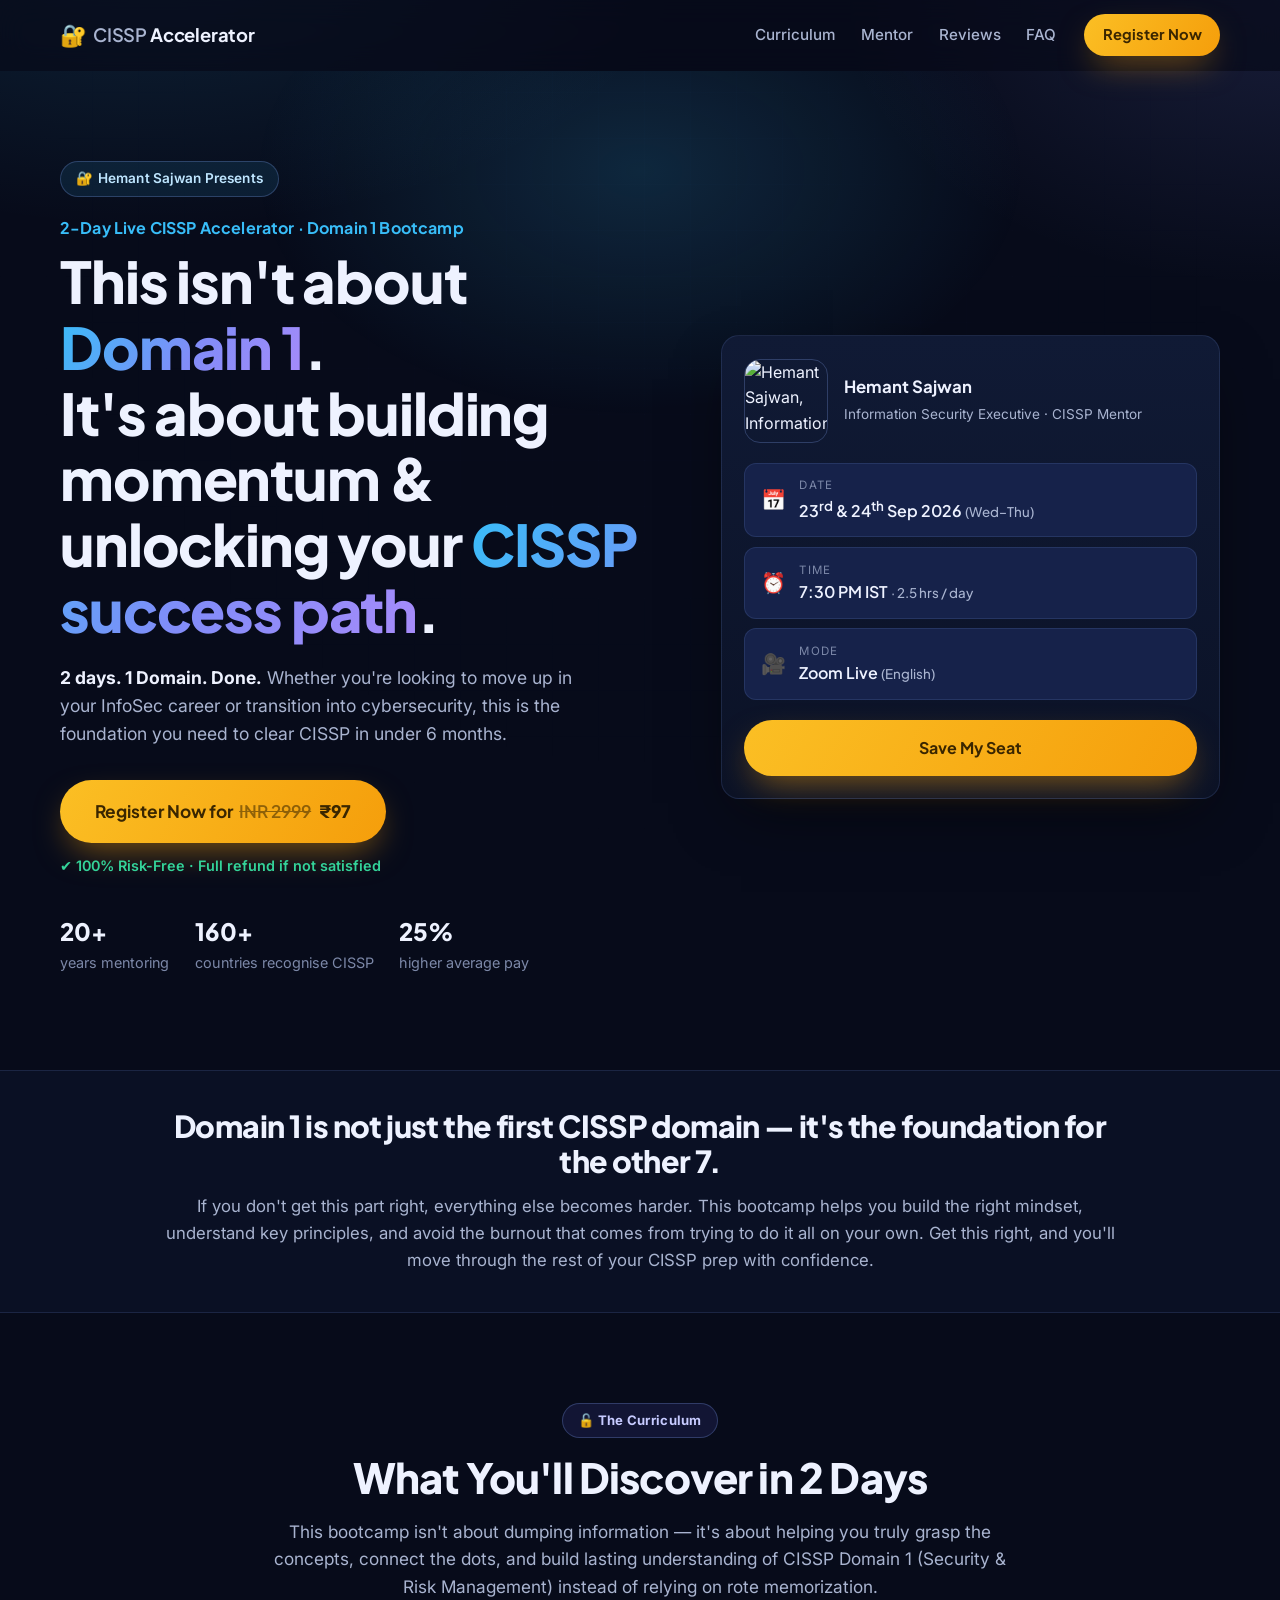
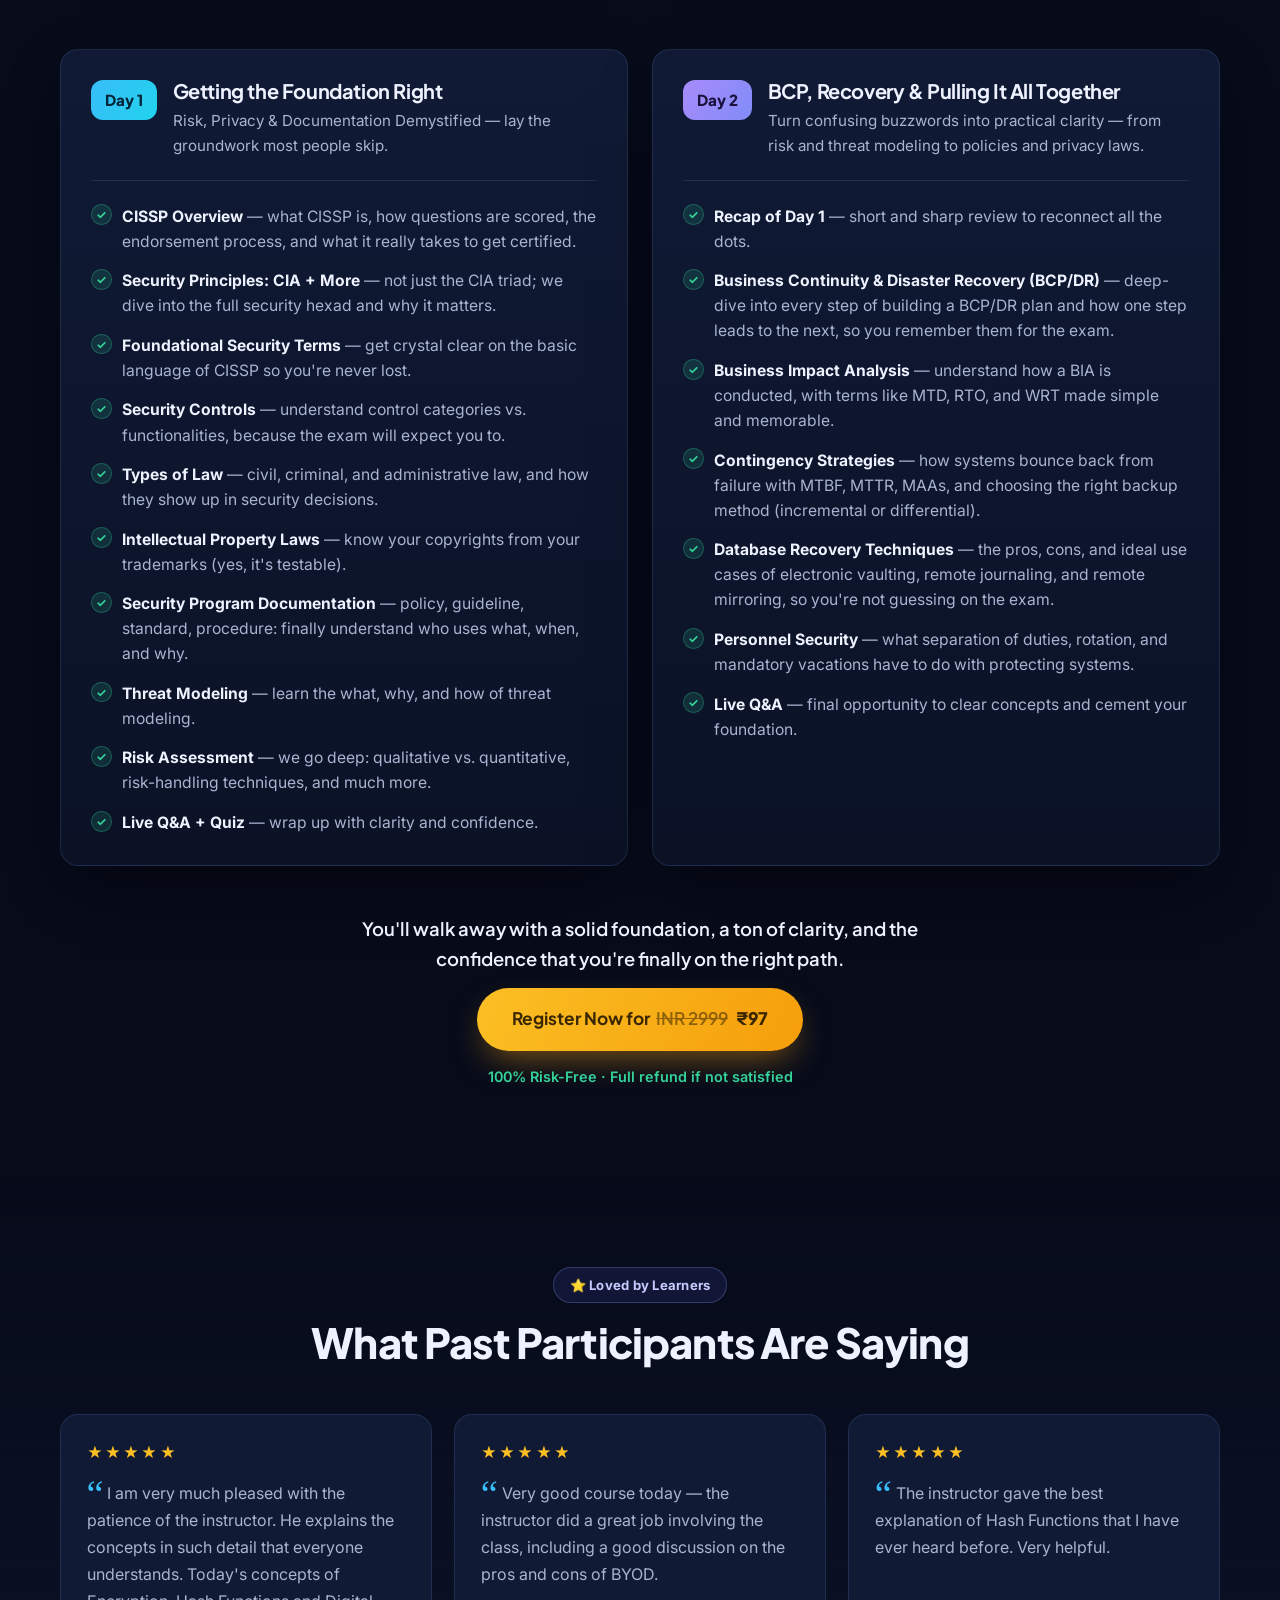
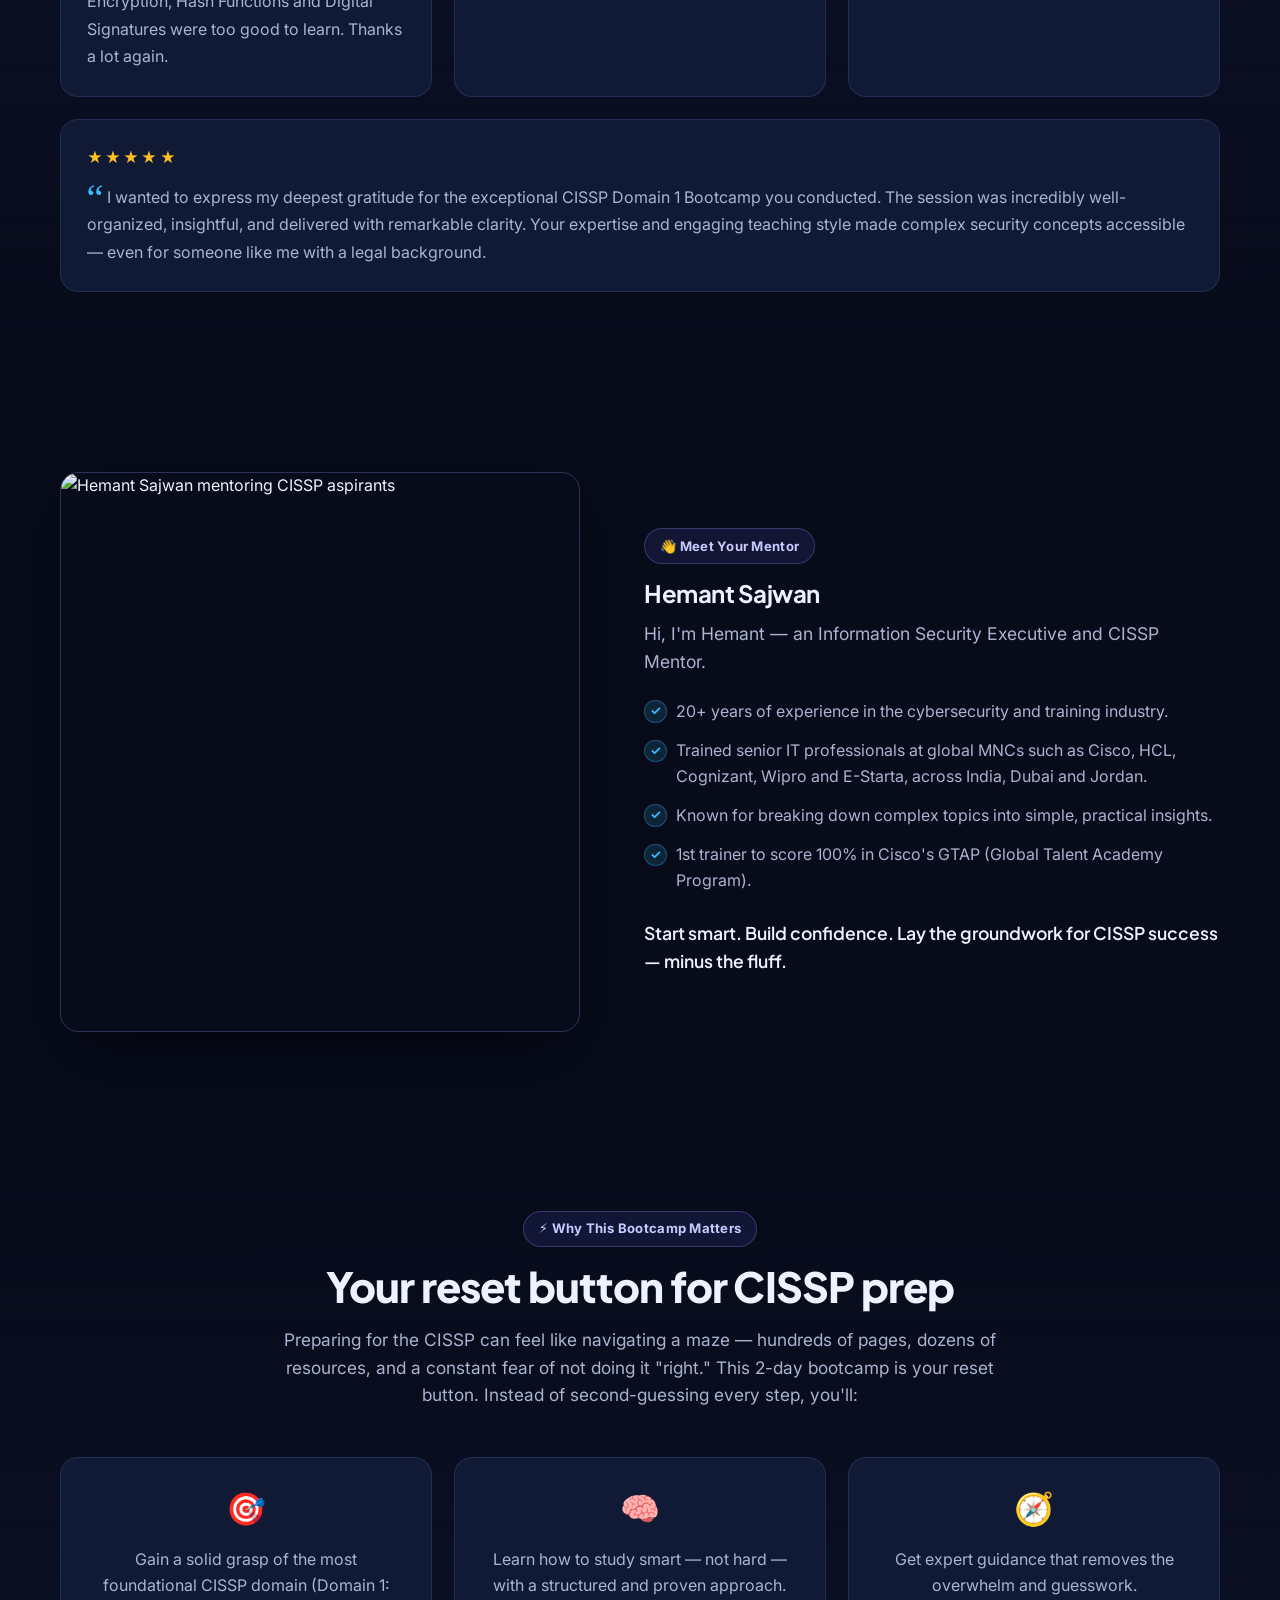
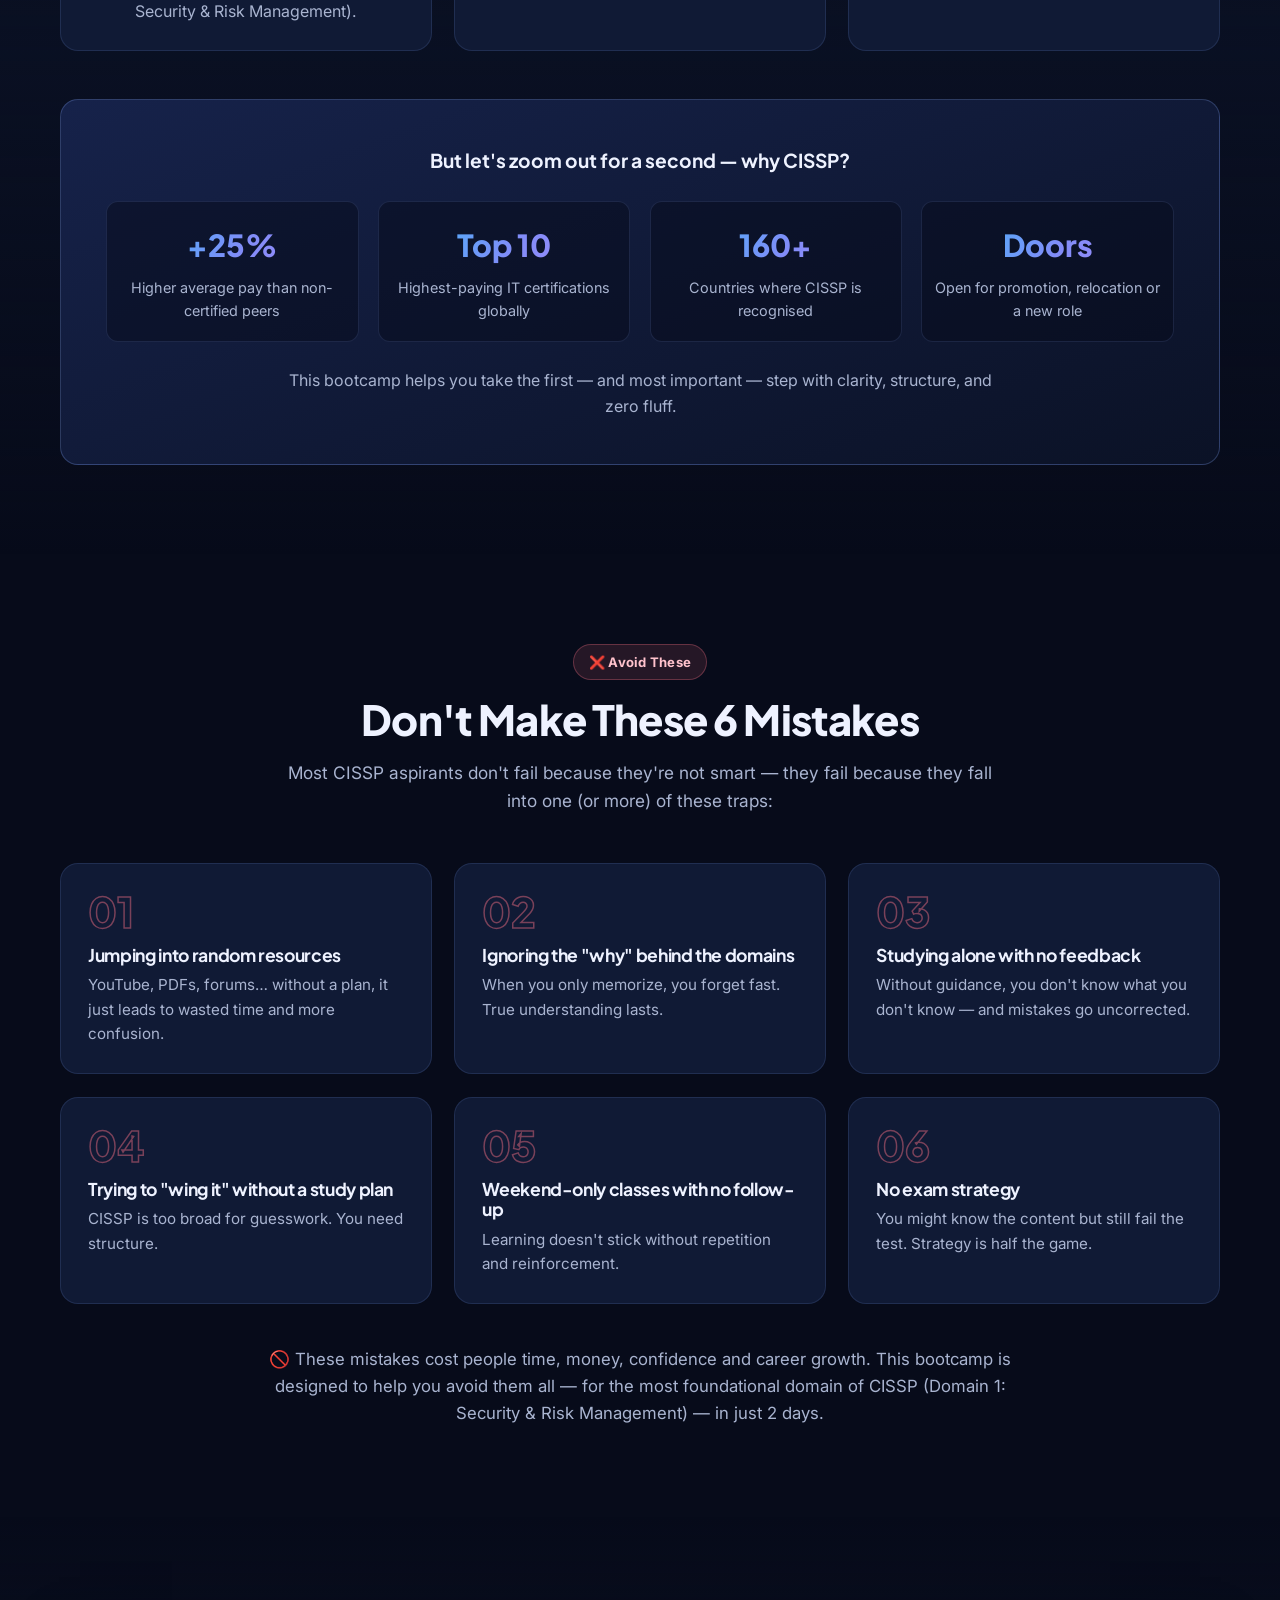
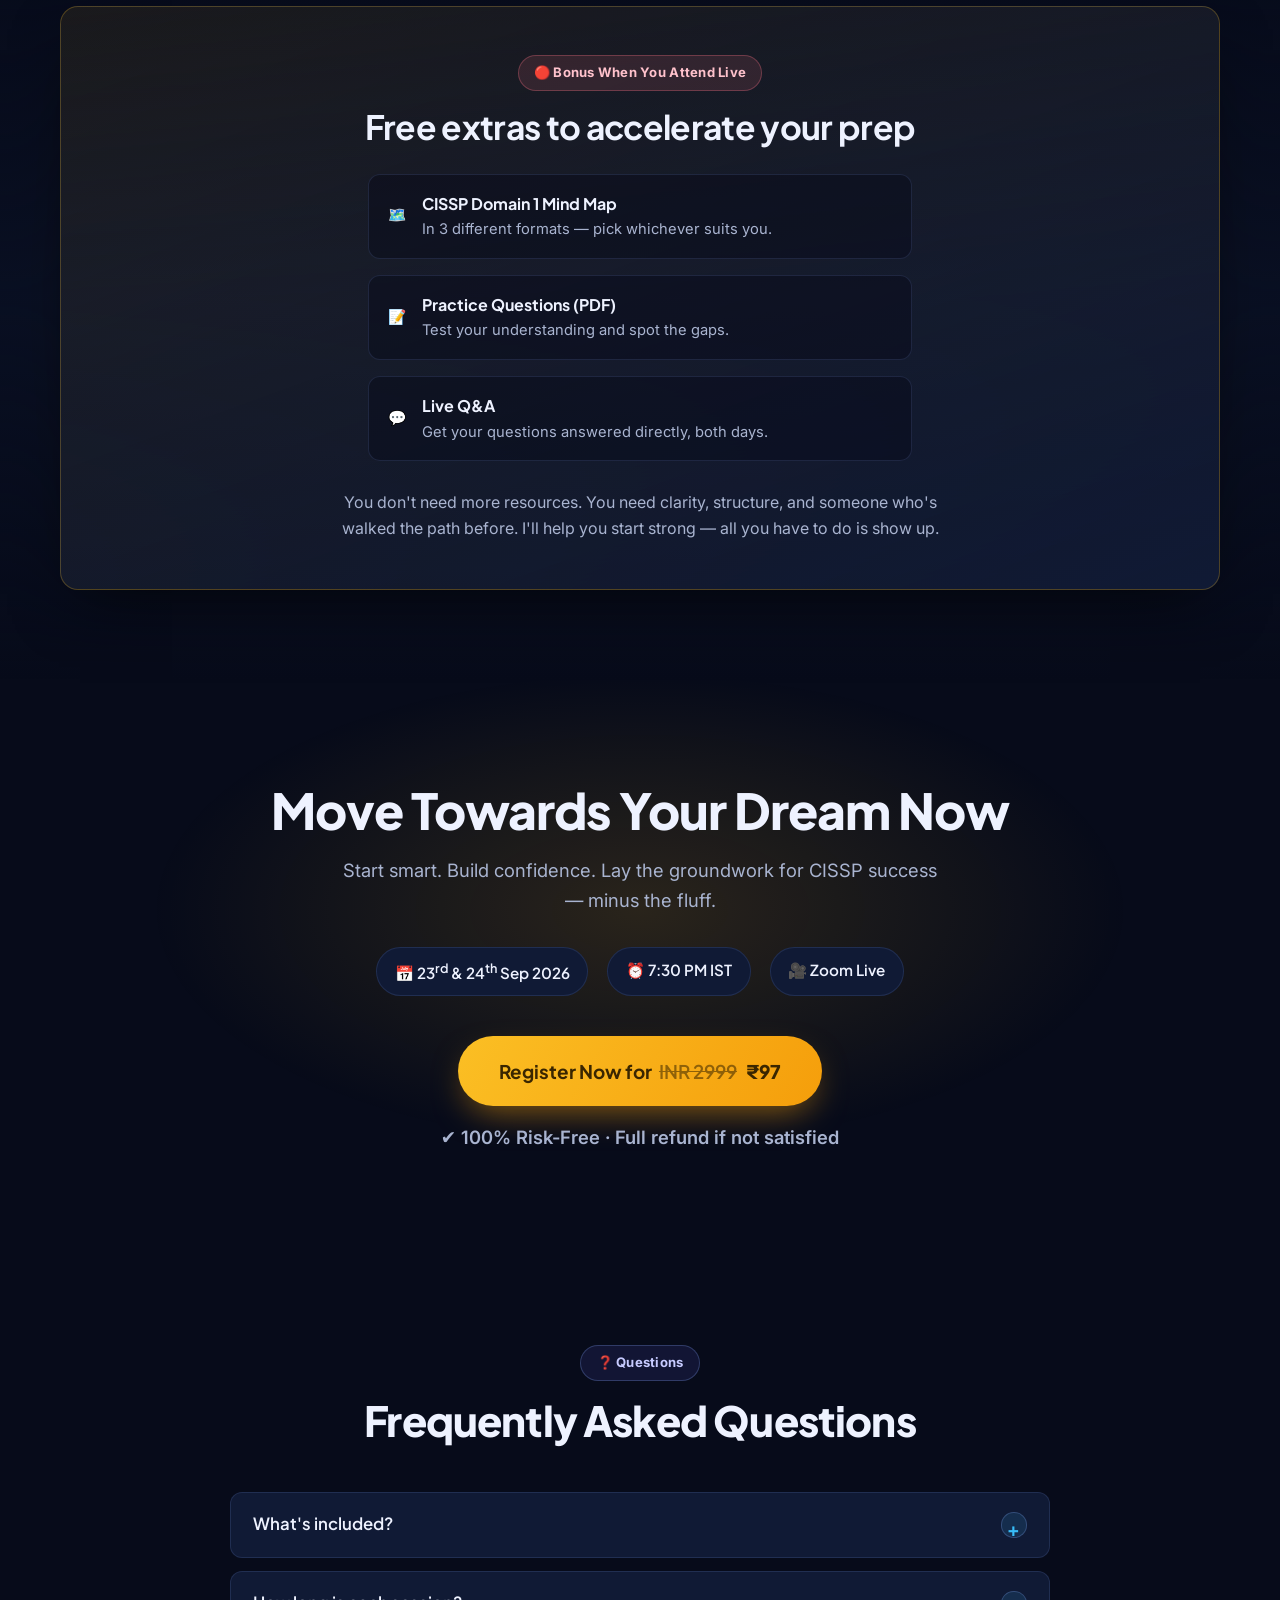
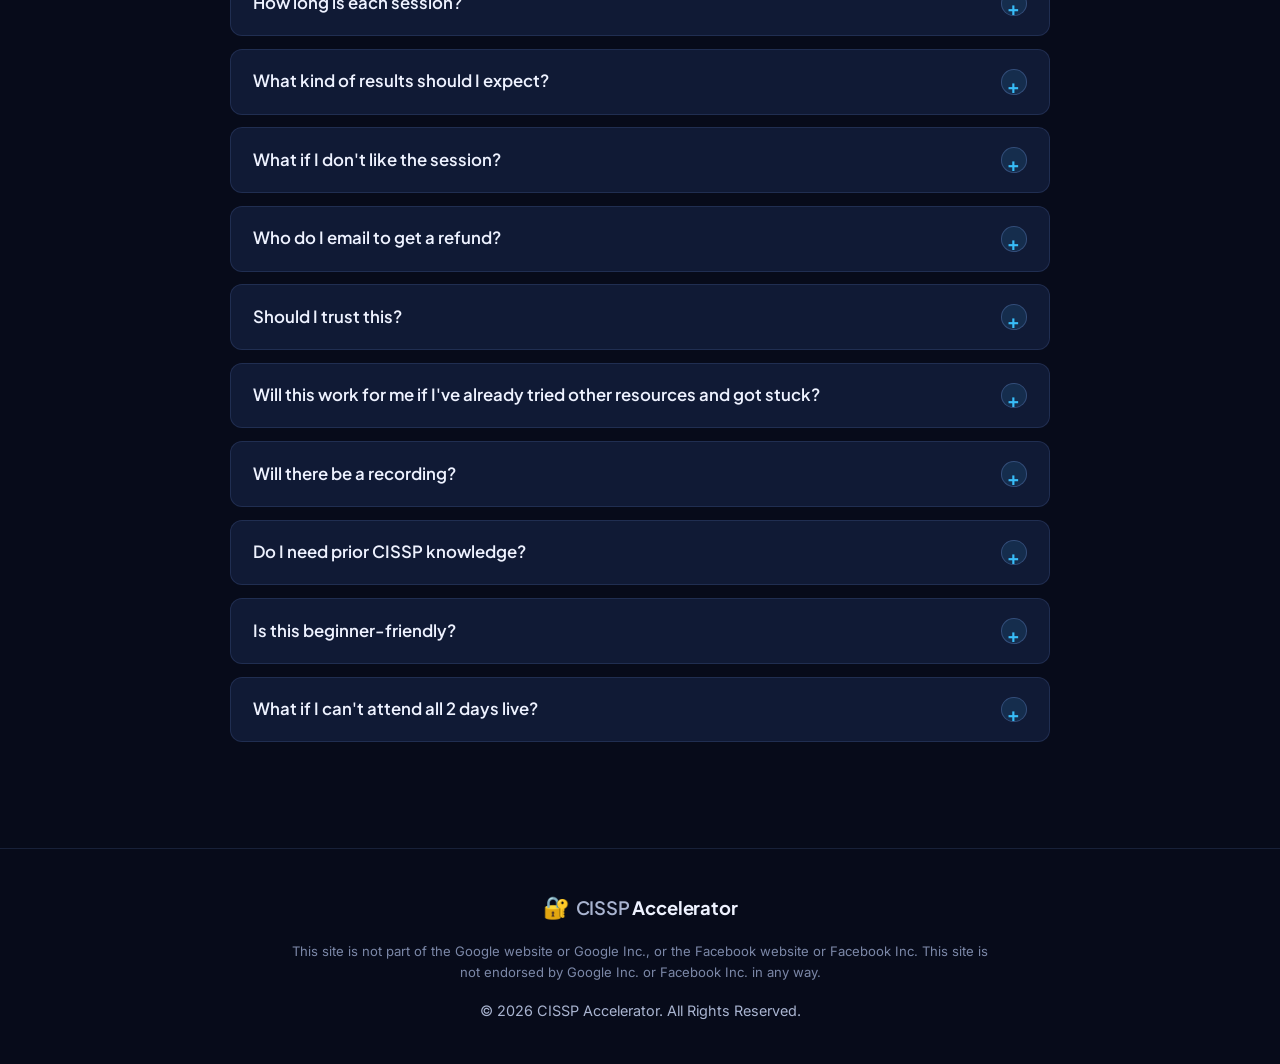
==== index.html @ daa09f9c "Add CISSP Accelerator landing page Polished, responsive single-page rebuild of cisspaccelerator.com " ====
<!DOCTYPE html>
<html lang="en">
<head>
  <meta charset="UTF-8" />
  <meta name="viewport" content="width=device-width, initial-scale=1.0" />
  <title>CISSP Accelerator — 2-Day Live Domain 1 Bootcamp | Hemant Sajwan</title>
  <meta name="description" content="A 2-Day Live CISSP Accelerator — Domain 1 Bootcamp with Hemant Sajwan. Build a solid foundation in Security & Risk Management and unlock your CISSP success path. 100% risk-free." />

  <!-- Open Graph -->
  <meta property="og:title" content="2-Day Live CISSP Accelerator — Domain 1 Bootcamp" />
  <meta property="og:description" content="2 days. 1 Domain. Done. Build real understanding of CISSP Domain 1 with 20+ year mentor Hemant Sajwan." />
  <meta property="og:type" content="website" />
  <meta property="og:image" content="https://storage.files-vault.com/landing_pages/50524/c0788b22a4d80f772fb329e3f18c42be-c0788b22a4d80f772fb329e3f18c42be-profileLP.webp" />

  <link rel="preconnect" href="https://fonts.googleapis.com" />
  <link rel="preconnect" href="https://fonts.gstatic.com" crossorigin />
  <link href="https://fonts.googleapis.com/css2?family=Plus+Jakarta+Sans:wght@400;500;600;700;800&family=Inter:wght@400;500;600;700&display=swap" rel="stylesheet" />
  <link rel="stylesheet" href="styles.css" />
</head>
<body>

  <!-- ============ HEADER ============ -->
  <header class="site-header" id="siteHeader">
    <div class="container header-inner">
      <a href="#top" class="brand">
        <span class="brand-mark" aria-hidden="true">🔐</span>
        <span class="brand-text">CISSP <strong>Accelerator</strong></span>
      </a>
      <nav class="header-nav" aria-label="Primary">
        <a href="#curriculum">Curriculum</a>
        <a href="#mentor">Mentor</a>
        <a href="#testimonials">Reviews</a>
        <a href="#faq">FAQ</a>
      </nav>
      <a href="#register" class="btn btn-primary btn-sm header-cta" data-register>Register Now</a>
    </div>
  </header>

  <!-- ============ HERO ============ -->
  <section class="hero" id="top">
    <div class="hero-glow" aria-hidden="true"></div>
    <div class="container hero-inner">
      <div class="hero-copy reveal">
        <span class="eyebrow"><span class="lock" aria-hidden="true">🔐</span> Hemant Sajwan Presents</span>
        <p class="hero-kicker">2-Day Live CISSP Accelerator · Domain 1 Bootcamp</p>
        <h1 class="hero-title">
          This isn't about <span class="grad">Domain 1</span>.<br />
          It's about building momentum &amp; unlocking your <span class="grad">CISSP success path</span>.
        </h1>
        <p class="hero-sub">
          <strong>2 days. 1 Domain. Done.</strong> Whether you're looking to move up in your InfoSec
          career or transition into cybersecurity, this is the foundation you need to clear CISSP
          in under 6 months.
        </p>

        <div class="hero-cta-row">
          <a href="#register" class="btn btn-primary btn-lg" data-register>
            Register Now for <span class="price-strike">INR 2999</span> <span class="price-now">₹97</span>
          </a>
          <p class="risk-note">✔ 100% Risk-Free · Full refund if not satisfied</p>
        </div>

        <ul class="hero-trust">
          <li><strong>20+</strong> years mentoring</li>
          <li><strong>160+</strong> countries recognise CISSP</li>
          <li><strong>25%</strong> higher average pay</li>
        </ul>
      </div>

      <aside class="hero-card reveal" aria-label="Workshop details">
        <div class="hero-card-photo">
          <img src="https://storage.files-vault.com/landing_pages/50524/c0788b22a4d80f772fb329e3f18c42be-c0788b22a4d80f772fb329e3f18c42be-profileLP.webp"
               alt="Hemant Sajwan, Information Security Executive and CISSP Mentor" loading="eager" width="480" height="480" />
          <div class="hero-card-name">
            <strong>Hemant Sajwan</strong>
            <span>Information Security Executive · CISSP Mentor</span>
          </div>
        </div>
        <div class="event-grid">
          <div class="event-item">
            <span class="event-ico" aria-hidden="true">📅</span>
            <div><span class="event-label">Date</span><span class="event-val">23<sup>rd</sup> &amp; 24<sup>th</sup> Sep 2026 <small>(Wed–Thu)</small></span></div>
          </div>
          <div class="event-item">
            <span class="event-ico" aria-hidden="true">⏰</span>
            <div><span class="event-label">Time</span><span class="event-val">7:30 PM IST <small>· 2.5 hrs / day</small></span></div>
          </div>
          <div class="event-item">
            <span class="event-ico" aria-hidden="true">🎥</span>
            <div><span class="event-label">Mode</span><span class="event-val">Zoom Live <small>(English)</small></span></div>
          </div>
        </div>
        <a href="#register" class="btn btn-primary btn-block" data-register>Save My Seat</a>
      </aside>
    </div>
  </section>

  <!-- ============ FOUNDATION STRIP ============ -->
  <section class="strip">
    <div class="container strip-inner reveal">
      <h2 class="strip-title">Domain 1 is not just the first CISSP domain — it's the foundation for the other 7.</h2>
      <p>
        If you don't get this part right, everything else becomes harder. This bootcamp helps you build
        the right mindset, understand key principles, and avoid the burnout that comes from trying to do
        it all on your own. Get this right, and you'll move through the rest of your CISSP prep with confidence.
      </p>
    </div>
  </section>

  <!-- ============ CURRICULUM ============ -->
  <section class="section" id="curriculum">
    <div class="container">
      <div class="section-head reveal">
        <span class="tag">🔓 The Curriculum</span>
        <h2>What You'll Discover in 2 Days</h2>
        <p class="section-lead">
          This bootcamp isn't about dumping information — it's about helping you truly grasp the concepts,
          connect the dots, and build lasting understanding of CISSP Domain 1 (Security &amp; Risk Management)
          instead of relying on rote memorization.
        </p>
      </div>

      <div class="days-grid">
        <!-- DAY 1 -->
        <article class="day-card reveal">
          <div class="day-head">
            <span class="day-badge">Day 1</span>
            <div>
              <h3>Getting the Foundation Right</h3>
              <p class="day-sub">Risk, Privacy &amp; Documentation Demystified — lay the groundwork most people skip.</p>
            </div>
          </div>
          <ul class="day-list">
            <li><strong>CISSP Overview</strong> — what CISSP is, how questions are scored, the endorsement process, and what it really takes to get certified.</li>
            <li><strong>Security Principles: CIA + More</strong> — not just the CIA triad; we dive into the full security hexad and why it matters.</li>
            <li><strong>Foundational Security Terms</strong> — get crystal clear on the basic language of CISSP so you're never lost.</li>
            <li><strong>Security Controls</strong> — understand control categories vs. functionalities, because the exam will expect you to.</li>
            <li><strong>Types of Law</strong> — civil, criminal, and administrative law, and how they show up in security decisions.</li>
            <li><strong>Intellectual Property Laws</strong> — know your copyrights from your trademarks (yes, it's testable).</li>
            <li><strong>Security Program Documentation</strong> — policy, guideline, standard, procedure: finally understand who uses what, when, and why.</li>
            <li><strong>Threat Modeling</strong> — learn the what, why, and how of threat modeling.</li>
            <li><strong>Risk Assessment</strong> — we go deep: qualitative vs. quantitative, risk-handling techniques, and much more.</li>
            <li><strong>Live Q&amp;A + Quiz</strong> — wrap up with clarity and confidence.</li>
          </ul>
        </article>

        <!-- DAY 2 -->
        <article class="day-card reveal">
          <div class="day-head">
            <span class="day-badge day-badge-2">Day 2</span>
            <div>
              <h3>BCP, Recovery &amp; Pulling It All Together</h3>
              <p class="day-sub">Turn confusing buzzwords into practical clarity — from risk and threat modeling to policies and privacy laws.</p>
            </div>
          </div>
          <ul class="day-list">
            <li><strong>Recap of Day 1</strong> — short and sharp review to reconnect all the dots.</li>
            <li><strong>Business Continuity &amp; Disaster Recovery (BCP/DR)</strong> — deep-dive into every step of building a BCP/DR plan and how one step leads to the next, so you remember them for the exam.</li>
            <li><strong>Business Impact Analysis</strong> — understand how a BIA is conducted, with terms like MTD, RTO, and WRT made simple and memorable.</li>
            <li><strong>Contingency Strategies</strong> — how systems bounce back from failure with MTBF, MTTR, MAAs, and choosing the right backup method (incremental or differential).</li>
            <li><strong>Database Recovery Techniques</strong> — the pros, cons, and ideal use cases of electronic vaulting, remote journaling, and remote mirroring, so you're not guessing on the exam.</li>
            <li><strong>Personnel Security</strong> — what separation of duties, rotation, and mandatory vacations have to do with protecting systems.</li>
            <li><strong>Live Q&amp;A</strong> — final opportunity to clear concepts and cement your foundation.</li>
          </ul>
        </article>
      </div>

      <div class="outcome reveal">
        <p>You'll walk away with a solid foundation, a ton of clarity, and the confidence that you're finally on the right path.</p>
        <a href="#register" class="btn btn-primary btn-lg" data-register>
          Register Now for <span class="price-strike">INR 2999</span> <span class="price-now">₹97</span>
        </a>
        <span class="risk-note">100% Risk-Free · Full refund if not satisfied</span>
      </div>
    </div>
  </section>

  <!-- ============ TESTIMONIALS ============ -->
  <section class="section section-alt" id="testimonials">
    <div class="container">
      <div class="section-head reveal">
        <span class="tag">⭐ Loved by Learners</span>
        <h2>What Past Participants Are Saying</h2>
      </div>
      <div class="testi-grid">
        <figure class="testi reveal">
          <div class="stars" aria-label="5 out of 5 stars">★★★★★</div>
          <blockquote>I am very much pleased with the patience of the instructor. He explains the concepts in such detail that everyone understands. Today's concepts of Encryption, Hash Functions and Digital Signatures were too good to learn. Thanks a lot again.</blockquote>
        </figure>
        <figure class="testi reveal">
          <div class="stars" aria-label="5 out of 5 stars">★★★★★</div>
          <blockquote>Very good course today — the instructor did a great job involving the class, including a good discussion on the pros and cons of BYOD.</blockquote>
        </figure>
        <figure class="testi reveal">
          <div class="stars" aria-label="5 out of 5 stars">★★★★★</div>
          <blockquote>The instructor gave the best explanation of Hash Functions that I have ever heard before. Very helpful.</blockquote>
        </figure>
        <figure class="testi testi-wide reveal">
          <div class="stars" aria-label="5 out of 5 stars">★★★★★</div>
          <blockquote>I wanted to express my deepest gratitude for the exceptional CISSP Domain 1 Bootcamp you conducted. The session was incredibly well-organized, insightful, and delivered with remarkable clarity. Your expertise and engaging teaching style made complex security concepts accessible — even for someone like me with a legal background.</blockquote>
        </figure>
      </div>
    </div>
  </section>

  <!-- ============ MENTOR ============ -->
  <section class="section" id="mentor">
    <div class="container mentor-grid">
      <div class="mentor-photo reveal">
        <img src="https://storage.files-vault.com/landing_pages/50524/053a0ace3dca0894d2e4a178dc631d80-053a0ace3dca0894d2e4a178dc631d80-aboutus.webp"
             alt="Hemant Sajwan mentoring CISSP aspirants" loading="lazy" width="520" height="560" />
      </div>
      <div class="mentor-copy reveal">
        <span class="tag">👋 Meet Your Mentor</span>
        <h2>Hemant Sajwan</h2>
        <p class="mentor-intro">Hi, I'm Hemant — an Information Security Executive and CISSP Mentor.</p>
        <ul class="check-list">
          <li>20+ years of experience in the cybersecurity and training industry.</li>
          <li>Trained senior IT professionals at global MNCs such as Cisco, HCL, Cognizant, Wipro and E-Starta, across India, Dubai and Jordan.</li>
          <li>Known for breaking down complex topics into simple, practical insights.</li>
          <li>1st trainer to score 100% in Cisco's GTAP (Global Talent Academy Program).</li>
        </ul>
        <p class="mentor-tagline">Start smart. Build confidence. Lay the groundwork for CISSP success — minus the fluff.</p>
      </div>
    </div>
  </section>

  <!-- ============ WHY / STATS ============ -->
  <section class="section section-alt" id="why">
    <div class="container">
      <div class="section-head reveal">
        <span class="tag">⚡ Why This Bootcamp Matters</span>
        <h2>Your reset button for CISSP prep</h2>
        <p class="section-lead">
          Preparing for the CISSP can feel like navigating a maze — hundreds of pages, dozens of resources,
          and a constant fear of not doing it "right." This 2-day bootcamp is your reset button. Instead of
          second-guessing every step, you'll:
        </p>
      </div>

      <div class="why-grid reveal">
        <div class="why-item"><span class="why-ico">🎯</span><p>Gain a solid grasp of the most foundational CISSP domain (Domain 1: Security &amp; Risk Management).</p></div>
        <div class="why-item"><span class="why-ico">🧠</span><p>Learn how to study smart — not hard — with a structured and proven approach.</p></div>
        <div class="why-item"><span class="why-ico">🧭</span><p>Get expert guidance that removes the overwhelm and guesswork.</p></div>
      </div>

      <div class="stats-band reveal">
        <p class="stats-lead">But let's zoom out for a second — why CISSP?</p>
        <div class="stats-grid">
          <div class="stat"><span class="stat-num">+25%</span><span class="stat-label">Higher average pay than non-certified peers</span></div>
          <div class="stat"><span class="stat-num">Top 10</span><span class="stat-label">Highest-paying IT certifications globally</span></div>
          <div class="stat"><span class="stat-num">160+</span><span class="stat-label">Countries where CISSP is recognised</span></div>
          <div class="stat"><span class="stat-num">Doors</span><span class="stat-label">Open for promotion, relocation or a new role</span></div>
        </div>
        <p class="stats-foot">This bootcamp helps you take the first — and most important — step with clarity, structure, and zero fluff.</p>
      </div>
    </div>
  </section>

  <!-- ============ MISTAKES ============ -->
  <section class="section" id="mistakes">
    <div class="container">
      <div class="section-head reveal">
        <span class="tag tag-red">❌ Avoid These</span>
        <h2>Don't Make These 6 Mistakes</h2>
        <p class="section-lead">
          Most CISSP aspirants don't fail because they're not smart — they fail because they fall into one
          (or more) of these traps:
        </p>
      </div>

      <div class="mistakes-grid">
        <article class="mistake reveal"><span class="mistake-num">01</span><h3>Jumping into random resources</h3><p>YouTube, PDFs, forums… without a plan, it just leads to wasted time and more confusion.</p></article>
        <article class="mistake reveal"><span class="mistake-num">02</span><h3>Ignoring the "why" behind the domains</h3><p>When you only memorize, you forget fast. True understanding lasts.</p></article>
        <article class="mistake reveal"><span class="mistake-num">03</span><h3>Studying alone with no feedback</h3><p>Without guidance, you don't know what you don't know — and mistakes go uncorrected.</p></article>
        <article class="mistake reveal"><span class="mistake-num">04</span><h3>Trying to "wing it" without a study plan</h3><p>CISSP is too broad for guesswork. You need structure.</p></article>
        <article class="mistake reveal"><span class="mistake-num">05</span><h3>Weekend-only classes with no follow-up</h3><p>Learning doesn't stick without repetition and reinforcement.</p></article>
        <article class="mistake reveal"><span class="mistake-num">06</span><h3>No exam strategy</h3><p>You might know the content but still fail the test. Strategy is half the game.</p></article>
      </div>

      <p class="mistakes-foot reveal">
        🚫 These mistakes cost people time, money, confidence and career growth. This bootcamp is designed to
        help you avoid them all — for the most foundational domain of CISSP (Domain 1: Security &amp; Risk
        Management) — in just 2 days.
      </p>
    </div>
  </section>

  <!-- ============ BONUS ============ -->
  <section class="section section-alt" id="bonus">
    <div class="container">
      <div class="bonus-card reveal">
        <span class="tag tag-red">🔴 Bonus When You Attend Live</span>
        <h2>Free extras to accelerate your prep</h2>
        <ul class="bonus-list">
          <li><span class="bonus-ico">🗺️</span><div><strong>CISSP Domain 1 Mind Map</strong><span>In 3 different formats — pick whichever suits you.</span></div></li>
          <li><span class="bonus-ico">📝</span><div><strong>Practice Questions (PDF)</strong><span>Test your understanding and spot the gaps.</span></div></li>
          <li><span class="bonus-ico">💬</span><div><strong>Live Q&amp;A</strong><span>Get your questions answered directly, both days.</span></div></li>
        </ul>
        <p class="bonus-note">
          You don't need more resources. You need clarity, structure, and someone who's walked the path
          before. I'll help you start strong — all you have to do is show up.
        </p>
      </div>
    </div>
  </section>

  <!-- ============ FINAL CTA ============ -->
  <section class="final-cta" id="register">
    <div class="final-glow" aria-hidden="true"></div>
    <div class="container final-inner reveal">
      <h2>Move Towards Your Dream Now</h2>
      <p>Start smart. Build confidence. Lay the groundwork for CISSP success — minus the fluff.</p>

      <div class="final-event">
        <span>📅 23<sup>rd</sup> &amp; 24<sup>th</sup> Sep 2026</span>
        <span>⏰ 7:30 PM IST</span>
        <span>🎥 Zoom Live</span>
      </div>

      <a href="REGISTRATION_URL" class="btn btn-primary btn-xl" data-register>
        Register Now for <span class="price-strike">INR 2999</span> <span class="price-now">₹97</span>
      </a>
      <p class="risk-note big">✔ 100% Risk-Free · Full refund if not satisfied</p>
    </div>
  </section>

  <!-- ============ FAQ ============ -->
  <section class="section" id="faq">
    <div class="container container-narrow">
      <div class="section-head reveal">
        <span class="tag">❓ Questions</span>
        <h2>Frequently Asked Questions</h2>
      </div>

      <div class="faq-list reveal">
        <details class="faq-item">
          <summary>What's included?</summary>
          <div class="faq-body"><p>Live sessions, quizzes, downloadable study aids, live Q&amp;A every day, and a structured overview of Domain 1 with practical explanations.</p></div>
        </details>
        <details class="faq-item">
          <summary>How long is each session?</summary>
          <div class="faq-body"><p>Each session runs for around 2.5 hours. Over just 2 days (5 hours total), you'll cover the most critical domain of CISSP — without feeling overwhelmed.</p></div>
        </details>
        <details class="faq-item">
          <summary>What kind of results should I expect?</summary>
          <div class="faq-body"><p>You'll walk away with a solid understanding of CISSP Domain 1 (Security &amp; Risk Management) and greater clarity about how to approach the CISSP exam.</p></div>
        </details>
        <details class="faq-item">
          <summary>What if I don't like the session?</summary>
          <div class="faq-body"><p>You get a 100% money-back guarantee — no questions asked.</p></div>
        </details>
        <details class="faq-item">
          <summary>Who do I email to get a refund?</summary>
          <div class="faq-body"><p>Drop an email to <a href="mailto:support@hemantsajwan.com">support@hemantsajwan.com</a>.</p></div>
        </details>
        <details class="faq-item">
          <summary>Should I trust this?</summary>
          <div class="faq-body"><p>Hemant brings 20+ years of experience and has trained senior IT professionals at global MNCs, helping many aspirants move toward CISSP certification with clarity and confidence.</p></div>
        </details>
        <details class="faq-item">
          <summary>Will this work for me if I've already tried other resources and got stuck?</summary>
          <div class="faq-body"><p>Yes. In fact, this bootcamp is designed exactly for people who are overwhelmed, confused, or unsure how to begin (or restart) their CISSP prep.</p></div>
        </details>
        <details class="faq-item">
          <summary>Will there be a recording?</summary>
          <div class="faq-body"><p>Yes, recordings will be available for limited-time replay — but attending live gives you the chance to ask questions directly.</p></div>
        </details>
        <details class="faq-item">
          <summary>Do I need prior CISSP knowledge?</summary>
          <div class="faq-body"><p>Nope. This is designed for beginners and early-stage aspirants.</p></div>
        </details>
        <details class="faq-item">
          <summary>Is this beginner-friendly?</summary>
          <div class="faq-body"><p>Yes! Everything is explained simply — even if you're starting from scratch.</p></div>
        </details>
        <details class="faq-item">
          <summary>What if I can't attend all 2 days live?</summary>
          <div class="faq-body"><p>No worries! Each session is recorded and you'll get access to the replays (for a limited time). But I highly recommend attending live if you can.</p></div>
        </details>
      </div>
    </div>
  </section>

  <!-- ============ FOOTER ============ -->
  <footer class="site-footer">
    <div class="container footer-inner">
      <a href="#top" class="brand">
        <span class="brand-mark" aria-hidden="true">🔐</span>
        <span class="brand-text">CISSP <strong>Accelerator</strong></span>
      </a>
      <p class="footer-disclaimer">
        This site is not part of the Google website or Google Inc., or the Facebook website or Facebook Inc.
        This site is not endorsed by Google Inc. or Facebook Inc. in any way.
      </p>
      <p class="footer-copy">© <span id="year"></span> CISSP Accelerator. All Rights Reserved.</p>
    </div>
  </footer>

  <!-- ============ STICKY MOBILE CTA ============ -->
  <a href="#register" class="mobile-cta" data-register>
    Register — <span class="price-strike">₹2999</span> <strong>₹97</strong>
  </a>

  <script src="script.js"></script>
</body>
</html>
---- styles.css ----
/* =========================================================
   CISSP Accelerator — Landing Page
   Design tokens
   ========================================================= */
:root {
  --bg:        #070b1a;
  --bg-2:      #0b1226;
  --surface:   #101a35;
  --surface-2: #16224a;
  --line:      rgba(120, 150, 220, 0.16);
  --line-strong: rgba(120, 150, 220, 0.30);

  --text:      #eef2ff;
  --muted:     #a9b4d0;
  --faint:     #7c88a8;

  --brand:     #38bdf8;   /* cyan  */
  --brand-2:   #6366f1;   /* indigo */
  --accent:    #fbbf24;   /* gold CTA */
  --accent-2:  #f59e0b;
  --danger:    #fb7185;
  --ok:        #34d399;

  --grad-brand: linear-gradient(120deg, #38bdf8 0%, #818cf8 55%, #a78bfa 100%);
  --grad-cta:   linear-gradient(120deg, #fbbf24 0%, #f59e0b 100%);

  --radius:    18px;
  --radius-sm: 12px;
  --shadow:    0 24px 60px -20px rgba(0, 0, 0, 0.65);
  --shadow-cta:0 14px 34px -10px rgba(245, 158, 11, 0.55);

  --container: 1160px;
  --font:      "Plus Jakarta Sans", "Inter", system-ui, -apple-system, Segoe UI, Roboto, sans-serif;
  --font-body: "Inter", system-ui, -apple-system, Segoe UI, Roboto, sans-serif;
}

/* =========================================================
   Reset / base
   ========================================================= */
*, *::before, *::after { box-sizing: border-box; }
html { scroll-behavior: smooth; -webkit-text-size-adjust: 100%; }
body {
  margin: 0;
  font-family: var(--font-body);
  background: var(--bg);
  color: var(--text);
  line-height: 1.6;
  overflow-x: hidden;
  -webkit-font-smoothing: antialiased;
  text-rendering: optimizeLegibility;
}
img { max-width: 100%; display: block; }
a { color: inherit; text-decoration: none; }
h1, h2, h3 { font-family: var(--font); line-height: 1.14; margin: 0; letter-spacing: -0.02em; }
p { margin: 0; }

.container {
  width: min(var(--container), 100% - 2.5rem);
  margin-inline: auto;
}
.container-narrow { --container: 820px; }

/* Background texture */
body::before {
  content: "";
  position: fixed; inset: 0; z-index: -2;
  background:
    radial-gradient(900px 500px at 12% -8%, rgba(56, 189, 248, 0.14), transparent 60%),
    radial-gradient(800px 520px at 100% 0%, rgba(129, 140, 248, 0.14), transparent 55%),
    var(--bg);
}
body::after {
  content: "";
  position: fixed; inset: 0; z-index: -1; opacity: 0.35; pointer-events: none;
  background-image:
    linear-gradient(rgba(120,150,220,0.05) 1px, transparent 1px),
    linear-gradient(90deg, rgba(120,150,220,0.05) 1px, transparent 1px);
  background-size: 46px 46px;
  mask-image: radial-gradient(circle at 50% 20%, #000 0%, transparent 75%);
}

/* =========================================================
   Buttons
   ========================================================= */
.btn {
  --pad-y: 0.95rem; --pad-x: 1.6rem;
  display: inline-flex; align-items: center; justify-content: center; gap: 0.5ch;
  padding: var(--pad-y) var(--pad-x);
  font-family: var(--font);
  font-weight: 700; font-size: 1rem;
  border-radius: 999px; border: 0; cursor: pointer;
  transition: transform 0.18s ease, box-shadow 0.18s ease, filter 0.18s ease;
  text-align: center; white-space: nowrap;
}
.btn-primary {
  background: var(--grad-cta); color: #3a2600;
  box-shadow: var(--shadow-cta);
}
.btn-primary:hover { transform: translateY(-2px); filter: brightness(1.05); box-shadow: 0 20px 44px -10px rgba(245,158,11,0.65); }
.btn-primary:active { transform: translateY(0); }
.btn-sm { --pad-y: 0.6rem; --pad-x: 1.15rem; font-size: 0.92rem; }
.btn-lg { --pad-y: 1.1rem; --pad-x: 2.2rem; font-size: 1.08rem; }
.btn-xl { --pad-y: 1.25rem; --pad-x: 2.6rem; font-size: 1.18rem; }
.btn-block { width: 100%; }

.price-strike { text-decoration: line-through; opacity: 0.55; font-weight: 600; margin-right: 0.15ch; }
.price-now { font-weight: 800; }

/* =========================================================
   Header
   ========================================================= */
.site-header {
  position: sticky; top: 0; z-index: 50;
  backdrop-filter: blur(14px);
  background: rgba(7, 11, 26, 0.72);
  border-bottom: 1px solid transparent;
  transition: border-color 0.25s ease, background 0.25s ease;
}
.site-header.scrolled { border-bottom-color: var(--line); background: rgba(7, 11, 26, 0.9); }
.header-inner { display: flex; align-items: center; gap: 1.5rem; padding: 0.85rem 0; }
.brand { display: inline-flex; align-items: center; gap: 0.55ch; font-family: var(--font); font-weight: 600; }
.brand-mark { font-size: 1.35rem; }
.brand-text { font-size: 1.15rem; letter-spacing: -0.01em; color: var(--muted); }
.brand-text strong { color: var(--text); }
.header-nav { display: flex; gap: 1.6rem; margin-left: auto; }
.header-nav a { color: var(--muted); font-size: 0.95rem; font-weight: 500; transition: color 0.18s ease; }
.header-nav a:hover { color: var(--text); }
.header-cta { margin-left: 0.25rem; }

/* =========================================================
   Hero
   ========================================================= */
.hero { position: relative; padding: clamp(3rem, 7vw, 6rem) 0 clamp(3.5rem, 8vw, 6rem); overflow: hidden; }
.hero-glow {
  position: absolute; top: -25%; left: 50%; transform: translateX(-50%);
  width: 1100px; height: 700px; pointer-events: none;
  background: radial-gradient(closest-side, rgba(56,189,248,0.16), transparent 70%);
}
.hero-inner {
  position: relative; display: grid; grid-template-columns: 1.1fr 0.9fr; gap: clamp(2rem, 4vw, 4rem);
  align-items: center;
}
.eyebrow {
  display: inline-flex; align-items: center; gap: 0.5ch;
  padding: 0.4rem 0.95rem; border-radius: 999px;
  background: rgba(56,189,248,0.10); border: 1px solid var(--line-strong);
  color: #bfe6ff; font-weight: 600; font-size: 0.85rem; letter-spacing: 0.01em;
}
.hero-kicker { margin-top: 1.1rem; color: var(--brand); font-weight: 700; font-family: var(--font); letter-spacing: 0.01em; }
.hero-title { font-size: clamp(2.1rem, 5.2vw, 3.6rem); font-weight: 800; margin-top: 0.5rem; }
.grad { background: var(--grad-brand); -webkit-background-clip: text; background-clip: text; color: transparent; }
.hero-sub { margin-top: 1.35rem; color: var(--muted); font-size: 1.1rem; max-width: 33rem; }
.hero-sub strong { color: var(--text); }

.hero-cta-row { margin-top: 2rem; display: flex; flex-direction: column; align-items: flex-start; gap: 0.7rem; }
.risk-note { color: var(--ok); font-size: 0.9rem; font-weight: 600; }
.risk-note.big { font-size: 1rem; }

.hero-trust { list-style: none; margin: 2.2rem 0 0; padding: 0; display: flex; flex-wrap: wrap; gap: 1.6rem; }
.hero-trust li { color: var(--faint); font-size: 0.9rem; }
.hero-trust strong { display: block; font-family: var(--font); color: var(--text); font-size: 1.5rem; font-weight: 800; }

/* Hero card */
.hero-card {
  background: linear-gradient(180deg, var(--surface) 0%, var(--bg-2) 100%);
  border: 1px solid var(--line); border-radius: var(--radius);
  padding: 1.4rem; box-shadow: var(--shadow);
}
.hero-card-photo { display: flex; align-items: center; gap: 1rem; margin-bottom: 1.25rem; }
.hero-card-photo img {
  width: 84px; height: 84px; border-radius: 16px; object-fit: cover;
  border: 1px solid var(--line-strong);
}
.hero-card-name strong { display: block; font-family: var(--font); font-size: 1.05rem; }
.hero-card-name span { color: var(--muted); font-size: 0.85rem; }

.event-grid { display: grid; gap: 0.6rem; margin-bottom: 1.25rem; }
.event-item {
  display: flex; align-items: center; gap: 0.85rem;
  padding: 0.8rem 0.95rem; border-radius: var(--radius-sm);
  background: var(--surface-2); border: 1px solid var(--line);
}
.event-ico { font-size: 1.25rem; }
.event-label { display: block; font-size: 0.72rem; text-transform: uppercase; letter-spacing: 0.12em; color: var(--faint); }
.event-val { display: block; font-family: var(--font); font-weight: 600; font-size: 1rem; }
.event-val small { color: var(--muted); font-weight: 500; }

/* =========================================================
   Foundation strip
   ========================================================= */
.strip { padding: 2.4rem 0; border-top: 1px solid var(--line); border-bottom: 1px solid var(--line); background: rgba(16, 26, 53, 0.4); }
.strip-inner { text-align: center; max-width: 60rem; margin-inline: auto; }
.strip-title { font-size: clamp(1.35rem, 3vw, 1.9rem); font-weight: 800; margin-bottom: 0.9rem; }
.strip-inner p { color: var(--muted); font-size: 1.05rem; }

/* =========================================================
   Section shell
   ========================================================= */
.section { padding: clamp(3.5rem, 7vw, 6rem) 0; }
.section-alt { background: linear-gradient(180deg, rgba(11,18,38,0) 0%, rgba(11,18,38,0.75) 50%, rgba(11,18,38,0) 100%); }
.section-head { text-align: center; max-width: 46rem; margin: 0 auto 3rem; }
.section-head h2 { font-size: clamp(1.8rem, 4vw, 2.6rem); font-weight: 800; }
.section-lead { margin-top: 1rem; color: var(--muted); font-size: 1.08rem; }

.tag {
  display: inline-block; margin-bottom: 1rem;
  padding: 0.4rem 0.95rem; border-radius: 999px;
  background: rgba(99,102,241,0.12); border: 1px solid var(--line-strong);
  color: #c7cbff; font-weight: 700; font-size: 0.82rem; letter-spacing: 0.02em;
}
.tag-red { background: rgba(251,113,133,0.12); border-color: rgba(251,113,133,0.3); color: #ffc2cc; }

/* =========================================================
   Curriculum
   ========================================================= */
.days-grid { display: grid; grid-template-columns: 1fr 1fr; gap: 1.5rem; }
.day-card {
  background: linear-gradient(180deg, var(--surface) 0%, var(--bg-2) 100%);
  border: 1px solid var(--line); border-radius: var(--radius);
  padding: 1.9rem; box-shadow: var(--shadow);
  transition: transform 0.25s ease, border-color 0.25s ease;
}
.day-card:hover { transform: translateY(-4px); border-color: var(--line-strong); }
.day-head { display: flex; gap: 1rem; align-items: flex-start; margin-bottom: 1.4rem; padding-bottom: 1.4rem; border-bottom: 1px solid var(--line); }
.day-badge {
  flex: 0 0 auto; font-family: var(--font); font-weight: 800; font-size: 0.95rem;
  padding: 0.5rem 0.85rem; border-radius: 12px; color: #04263a;
  background: linear-gradient(120deg, #38bdf8, #22d3ee);
}
.day-badge-2 { background: linear-gradient(120deg, #a78bfa, #818cf8); color: #1b1240; }
.day-head h3 { font-size: 1.25rem; }
.day-sub { margin-top: 0.4rem; color: var(--muted); font-size: 0.95rem; }
.day-list { list-style: none; margin: 0; padding: 0; display: grid; gap: 0.9rem; }
.day-list li { position: relative; padding-left: 1.9rem; color: var(--muted); font-size: 0.98rem; }
.day-list li::before {
  content: "✓"; position: absolute; left: 0; top: 0.05rem;
  width: 1.3rem; height: 1.3rem; border-radius: 50%;
  display: grid; place-items: center; font-size: 0.75rem; font-weight: 700;
  color: var(--ok); background: rgba(52,211,153,0.14); border: 1px solid rgba(52,211,153,0.3);
}
.day-list li strong { color: var(--text); }

.outcome { text-align: center; margin-top: 3rem; display: flex; flex-direction: column; align-items: center; gap: 0.9rem; }
.outcome p { max-width: 40rem; font-size: 1.15rem; font-family: var(--font); font-weight: 600; }

/* =========================================================
   Testimonials
   ========================================================= */
.testi-grid { display: grid; grid-template-columns: repeat(3, 1fr); gap: 1.4rem; }
.testi {
  background: var(--surface); border: 1px solid var(--line); border-radius: var(--radius);
  padding: 1.6rem; margin: 0; position: relative;
  transition: transform 0.25s ease, border-color 0.25s ease;
}
.testi:hover { transform: translateY(-4px); border-color: var(--line-strong); }
.testi-wide { grid-column: 1 / -1; }
.stars { color: var(--accent); letter-spacing: 0.15em; font-size: 0.95rem; margin-bottom: 0.9rem; }
.testi blockquote { margin: 0; color: var(--muted); font-size: 1rem; line-height: 1.7; }
.testi blockquote::before { content: "\201C"; color: var(--brand); font-size: 2.4rem; font-family: Georgia, serif; line-height: 0; position: relative; top: 0.5rem; margin-right: 0.2ch; }

/* =========================================================
   Mentor
   ========================================================= */
.mentor-grid { display: grid; grid-template-columns: 0.85fr 1.15fr; gap: clamp(2rem, 5vw, 4rem); align-items: center; }
.mentor-photo img { border-radius: var(--radius); border: 1px solid var(--line-strong); box-shadow: var(--shadow); width: 100%; object-fit: cover; }
.mentor-intro { margin: 0.8rem 0 1.4rem; color: var(--muted); font-size: 1.1rem; }
.check-list { list-style: none; margin: 0; padding: 0; display: grid; gap: 0.85rem; }
.check-list li { position: relative; padding-left: 2rem; color: var(--muted); }
.check-list li::before {
  content: "✓"; position: absolute; left: 0; top: 0.1rem;
  width: 1.4rem; height: 1.4rem; border-radius: 50%; display: grid; place-items: center;
  font-size: 0.8rem; font-weight: 700; color: var(--brand);
  background: rgba(56,189,248,0.14); border: 1px solid rgba(56,189,248,0.3);
}
.mentor-tagline { margin-top: 1.6rem; font-family: var(--font); font-weight: 600; font-size: 1.1rem; }

/* =========================================================
   Why / stats
   ========================================================= */
.why-grid { display: grid; grid-template-columns: repeat(3, 1fr); gap: 1.4rem; margin-bottom: 3rem; }
.why-item {
  background: var(--surface); border: 1px solid var(--line); border-radius: var(--radius);
  padding: 1.6rem; text-align: center;
}
.why-ico { font-size: 2rem; display: block; margin-bottom: 0.8rem; }
.why-item p { color: var(--muted); }

.stats-band {
  background: linear-gradient(160deg, var(--surface-2), var(--bg-2));
  border: 1px solid var(--line-strong); border-radius: var(--radius);
  padding: clamp(1.8rem, 4vw, 2.8rem); text-align: center;
}
.stats-lead { font-family: var(--font); font-weight: 700; font-size: 1.2rem; margin-bottom: 1.6rem; }
.stats-grid { display: grid; grid-template-columns: repeat(4, 1fr); gap: 1.2rem; margin-bottom: 1.6rem; }
.stat { padding: 1.2rem 0.8rem; border-radius: var(--radius-sm); background: rgba(7,11,26,0.5); border: 1px solid var(--line); }
.stat-num { display: block; font-family: var(--font); font-weight: 800; font-size: 1.9rem; background: var(--grad-brand); -webkit-background-clip: text; background-clip: text; color: transparent; }
.stat-label { display: block; margin-top: 0.4rem; color: var(--muted); font-size: 0.9rem; }
.stats-foot { color: var(--muted); max-width: 44rem; margin-inline: auto; }

/* =========================================================
   Mistakes
   ========================================================= */
.mistakes-grid { display: grid; grid-template-columns: repeat(3, 1fr); gap: 1.4rem; }
.mistake {
  position: relative; overflow: hidden;
  background: var(--surface); border: 1px solid var(--line); border-radius: var(--radius);
  padding: 1.7rem; transition: transform 0.25s ease, border-color 0.25s ease;
}
.mistake:hover { transform: translateY(-4px); border-color: rgba(251,113,133,0.35); }
.mistake-num {
  font-family: var(--font); font-weight: 800; font-size: 2.6rem; line-height: 1;
  color: transparent; -webkit-text-stroke: 1.5px rgba(251,113,133,0.45); display: block; margin-bottom: 0.8rem;
}
.mistake h3 { font-size: 1.1rem; margin-bottom: 0.5rem; }
.mistake p { color: var(--muted); font-size: 0.95rem; }
.mistakes-foot { text-align: center; max-width: 48rem; margin: 2.6rem auto 0; color: var(--muted); font-size: 1.05rem; }

/* =========================================================
   Bonus
   ========================================================= */
.bonus-card {
  background: linear-gradient(160deg, rgba(251,191,36,0.08), var(--surface));
  border: 1px solid rgba(251,191,36,0.25); border-radius: var(--radius);
  padding: clamp(1.8rem, 4vw, 3rem); text-align: center; box-shadow: var(--shadow);
}
.bonus-card h2 { font-size: clamp(1.5rem, 3.5vw, 2.1rem); margin-bottom: 1.8rem; }
.bonus-list { list-style: none; margin: 0 auto 1.8rem; padding: 0; display: grid; gap: 1rem; max-width: 34rem; text-align: left; }
.bonus-list li { display: flex; align-items: center; gap: 1rem; padding: 1rem 1.2rem; border-radius: var(--radius-sm); background: rgba(7,11,26,0.45); border: 1px solid var(--line); }
.bonus-ico { font-size: 1.6rem; }
.bonus-list strong { display: block; font-family: var(--font); }
.bonus-list span { color: var(--muted); font-size: 0.92rem; }
.bonus-note { color: var(--muted); max-width: 40rem; margin-inline: auto; }

/* =========================================================
   Final CTA
   ========================================================= */
.final-cta { position: relative; padding: clamp(4rem, 8vw, 6.5rem) 0; text-align: center; overflow: hidden; }
.final-glow { position: absolute; inset: 0; background: radial-gradient(700px 340px at 50% 40%, rgba(251,191,36,0.14), transparent 70%); pointer-events: none; }
.final-inner { position: relative; }
.final-cta h2 { font-size: clamp(2rem, 5vw, 3.1rem); font-weight: 800; }
.final-cta > .final-inner > p { margin: 1.1rem auto 0; color: var(--muted); font-size: 1.15rem; max-width: 38rem; }
.final-event { display: flex; flex-wrap: wrap; justify-content: center; gap: 1.2rem; margin: 2rem 0; }
.final-event span { padding: 0.6rem 1.1rem; border-radius: 999px; background: var(--surface); border: 1px solid var(--line); font-family: var(--font); font-weight: 600; font-size: 0.95rem; }
.final-cta .btn { margin-top: 0.5rem; }
.final-cta .risk-note { margin-top: 1.1rem; }

/* =========================================================
   FAQ
   ========================================================= */
.faq-list { display: grid; gap: 0.8rem; }
.faq-item {
  background: var(--surface); border: 1px solid var(--line); border-radius: var(--radius-sm);
  overflow: hidden; transition: border-color 0.2s ease;
}
.faq-item[open] { border-color: var(--line-strong); }
.faq-item summary {
  list-style: none; cursor: pointer; padding: 1.15rem 1.4rem;
  font-family: var(--font); font-weight: 600; font-size: 1.05rem;
  display: flex; align-items: center; justify-content: space-between; gap: 1rem;
}
.faq-item summary::-webkit-details-marker { display: none; }
.faq-item summary::after {
  content: "+"; flex: 0 0 auto; width: 1.6rem; height: 1.6rem; border-radius: 50%;
  display: grid; place-items: center; font-size: 1.2rem; font-weight: 700;
  color: var(--brand); background: rgba(56,189,248,0.12); border: 1px solid var(--line-strong);
  transition: transform 0.25s ease;
}
.faq-item[open] summary::after { transform: rotate(45deg); }
.faq-body { padding: 0 1.4rem 1.25rem; color: var(--muted); }
.faq-body a { color: var(--brand); font-weight: 600; }

/* =========================================================
   Footer
   ========================================================= */
.site-footer { border-top: 1px solid var(--line); padding: 2.6rem 0; margin-top: 1rem; }
.footer-inner { display: flex; flex-direction: column; align-items: center; gap: 1rem; text-align: center; }
.footer-disclaimer { color: var(--faint); font-size: 0.82rem; max-width: 44rem; }
.footer-copy { color: var(--muted); font-size: 0.9rem; }

/* =========================================================
   Mobile sticky CTA
   ========================================================= */
.mobile-cta {
  position: fixed; left: 1rem; right: 1rem; bottom: 1rem; z-index: 60;
  display: none; align-items: center; justify-content: center; gap: 0.5ch;
  padding: 1rem; border-radius: 999px; font-family: var(--font); font-weight: 700;
  background: var(--grad-cta); color: #3a2600; box-shadow: var(--shadow-cta);
}
.mobile-cta .price-strike { font-size: 0.9em; }

/* =========================================================
   Reveal animation
   ========================================================= */
.reveal { opacity: 0; transform: translateY(24px); transition: opacity 0.6s ease, transform 0.6s ease; }
.reveal.in { opacity: 1; transform: none; }

/* =========================================================
   Responsive
   ========================================================= */
@media (max-width: 960px) {
  .hero-inner { grid-template-columns: 1fr; }
  .hero-card { max-width: 30rem; }
  .mentor-grid { grid-template-columns: 1fr; }
  .mentor-photo { max-width: 26rem; margin-inline: auto; }
  .stats-grid { grid-template-columns: repeat(2, 1fr); }
  .header-nav { display: none; }
}
@media (max-width: 760px) {
  .days-grid { grid-template-columns: 1fr; }
  .testi-grid { grid-template-columns: 1fr; }
  .why-grid { grid-template-columns: 1fr; }
  .mistakes-grid { grid-template-columns: 1fr; }
  .header-cta { display: none; }
  .mobile-cta { display: flex; }
  body { padding-bottom: 4.5rem; }
}
@media (max-width: 420px) {
  .stats-grid { grid-template-columns: 1fr; }
  .hero-trust { gap: 1.1rem; }
}

@media (prefers-reduced-motion: reduce) {
  * { scroll-behavior: auto !important; }
  .reveal { opacity: 1; transform: none; transition: none; }
  .btn, .day-card, .testi, .mistake { transition: none; }
}
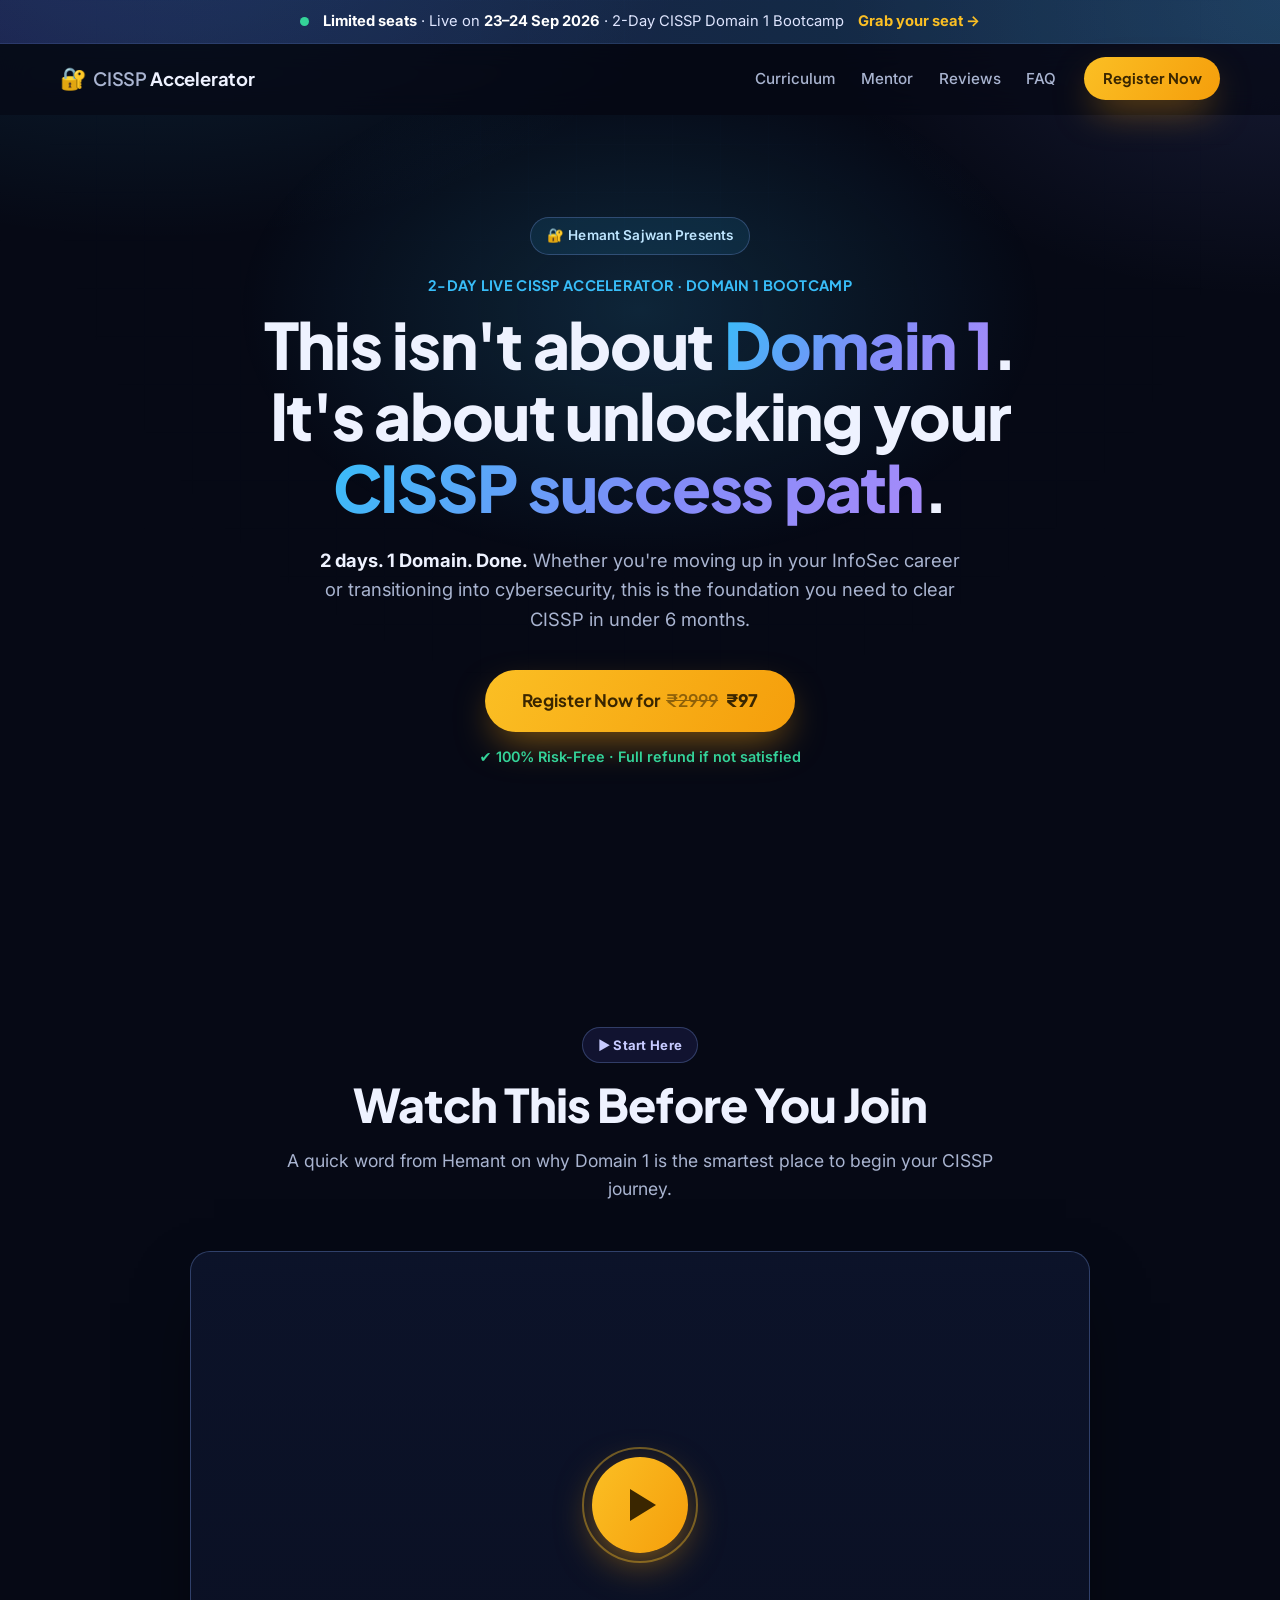
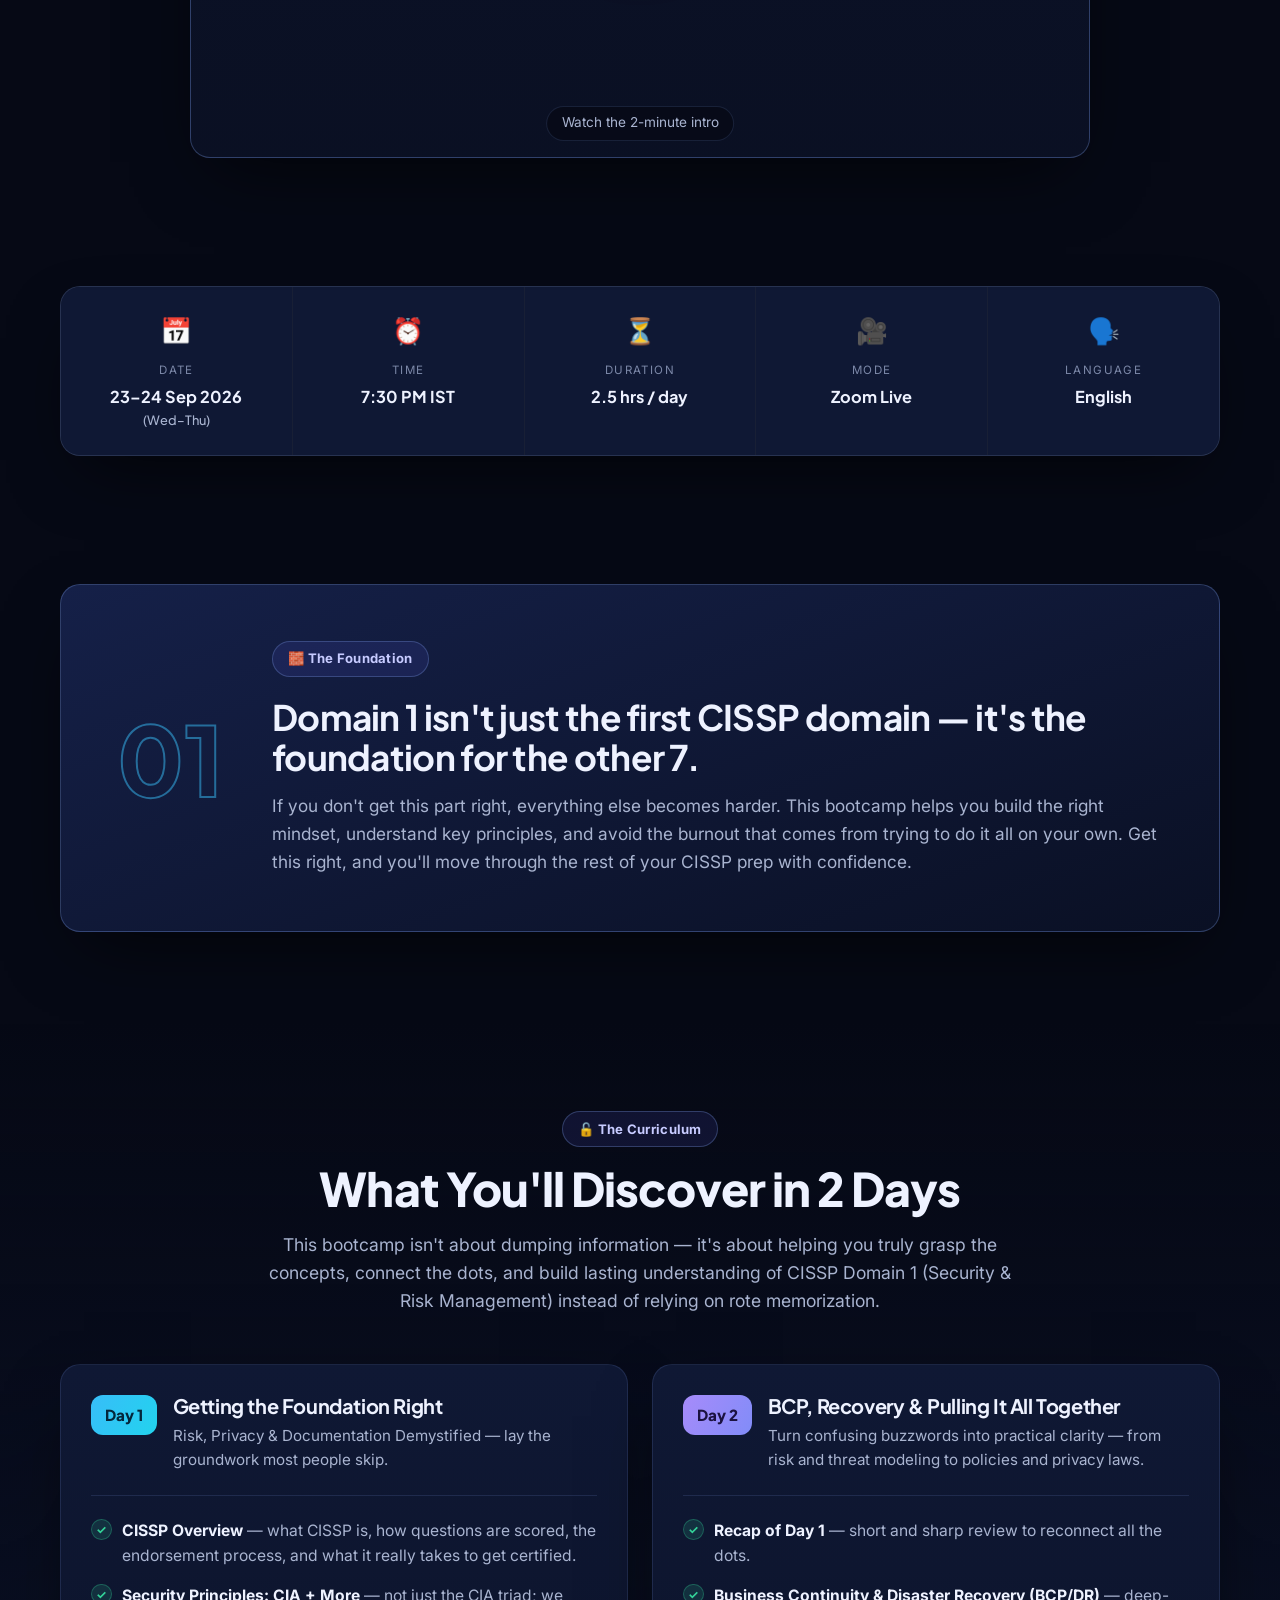
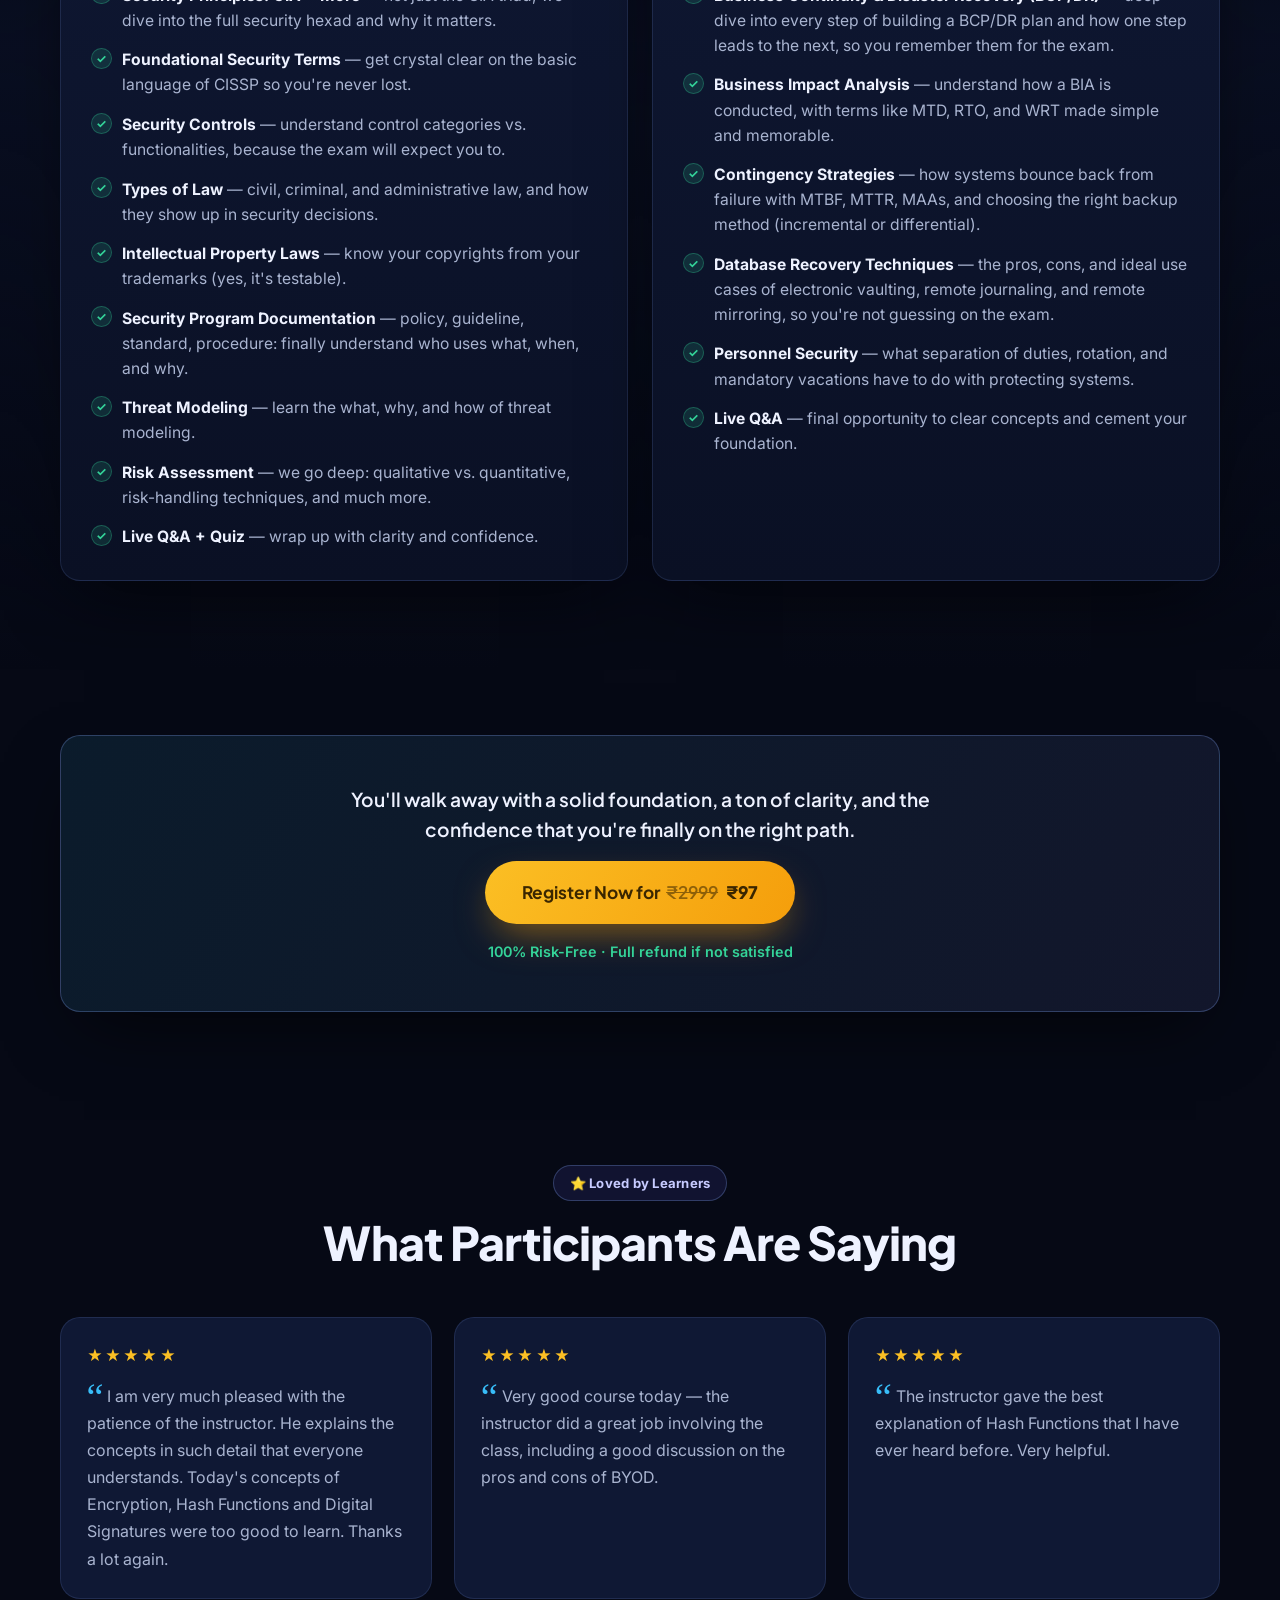
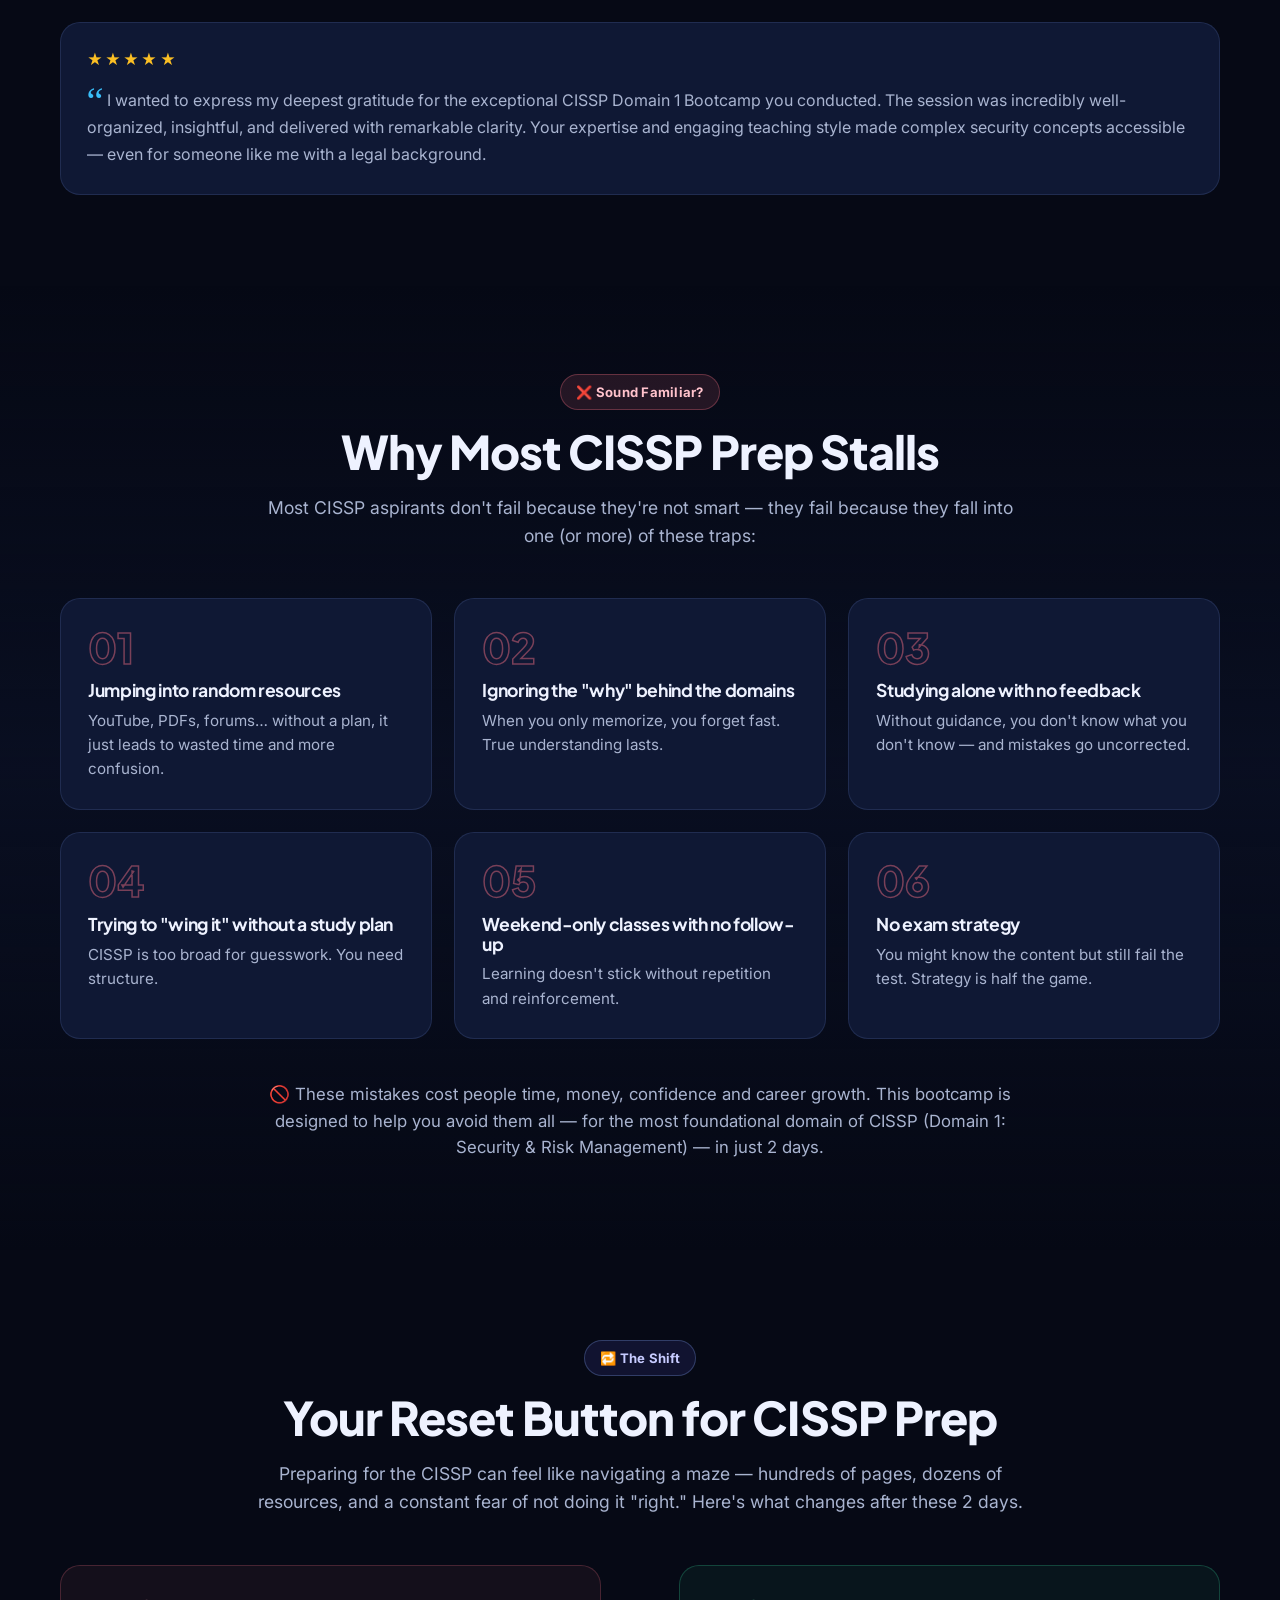
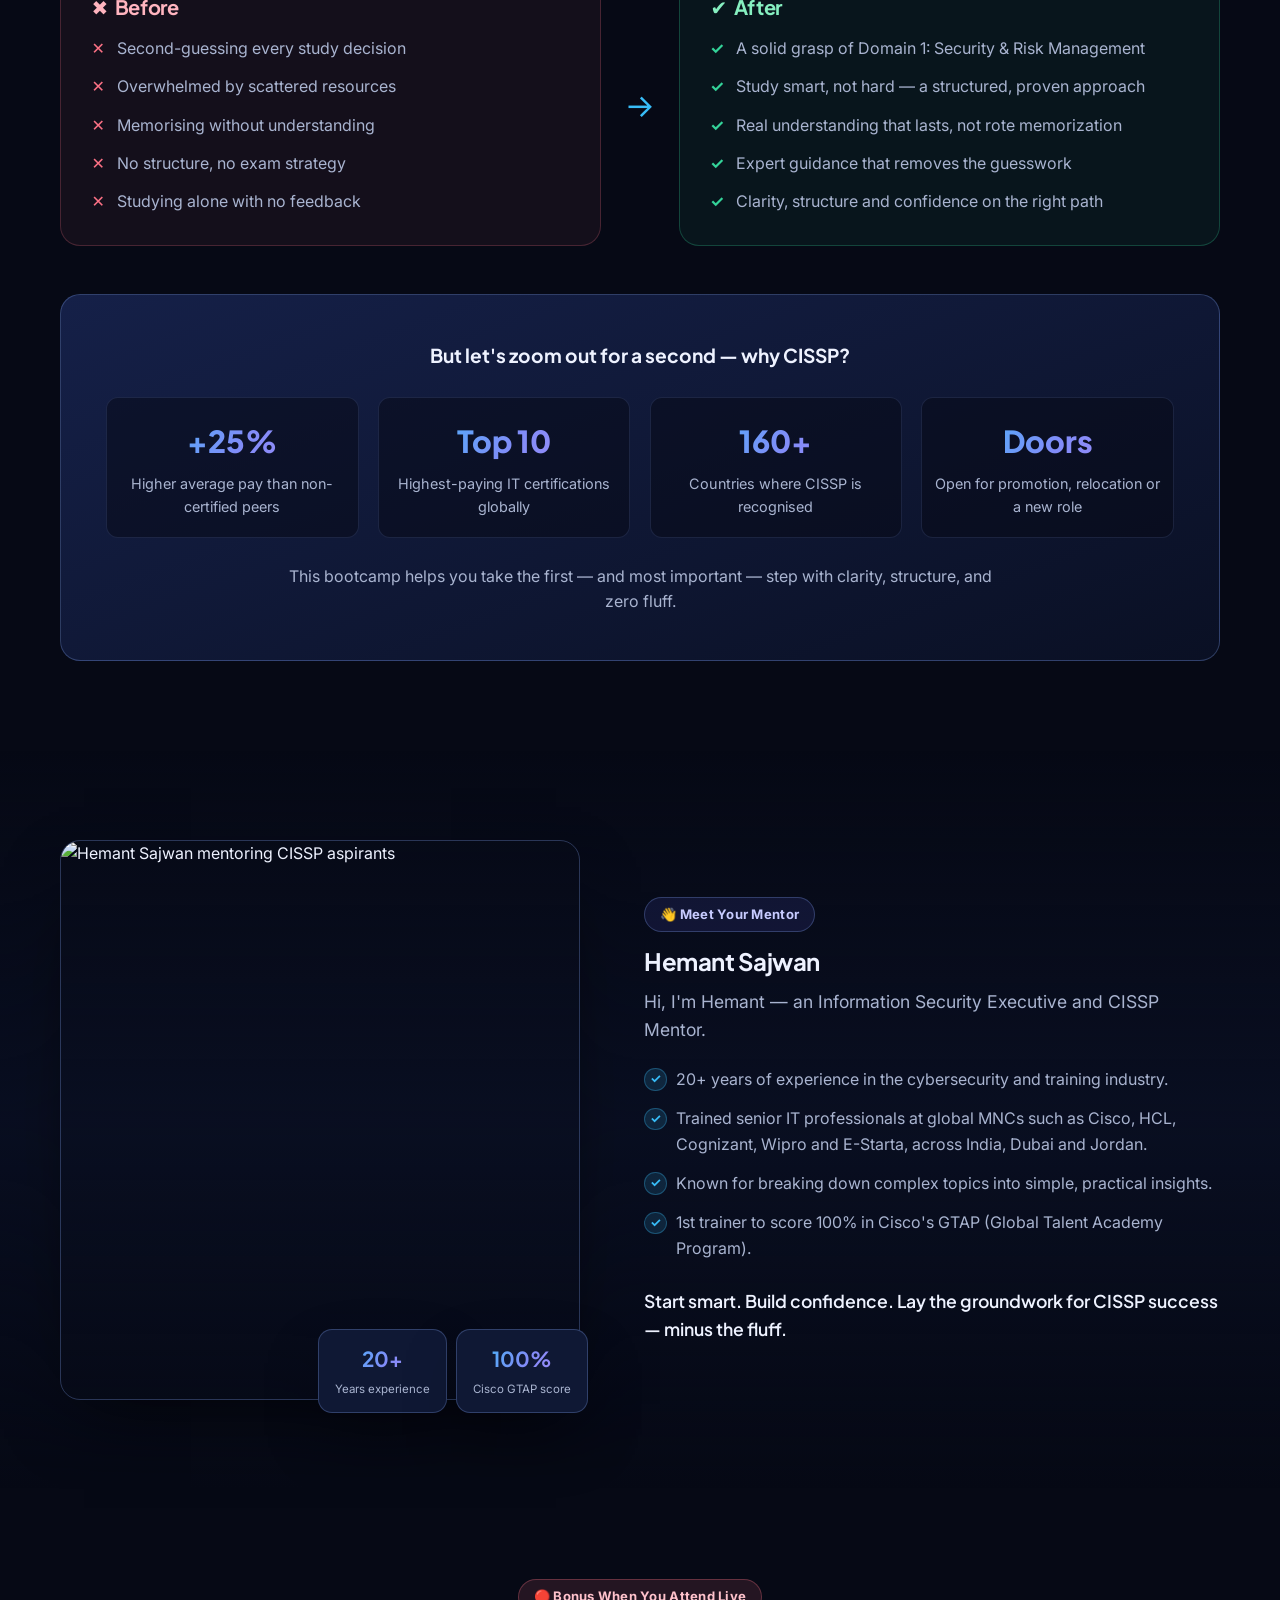
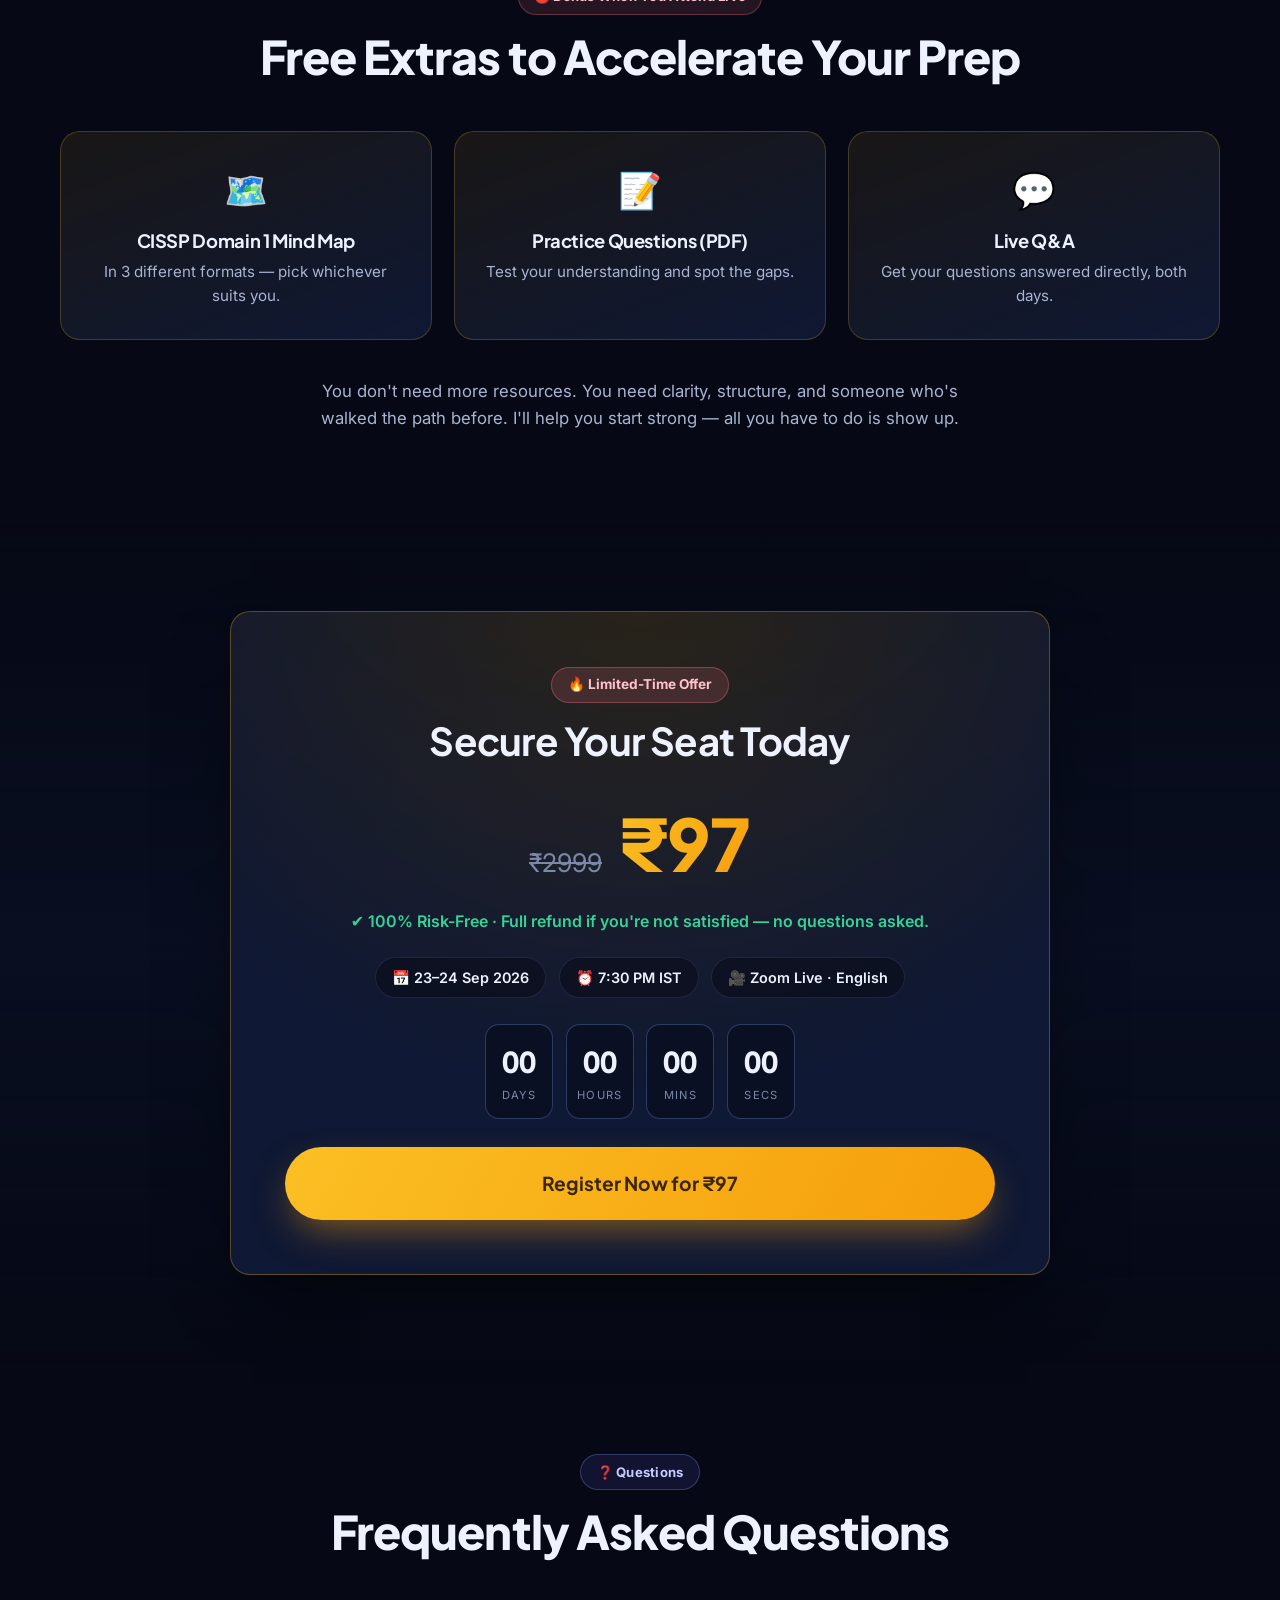
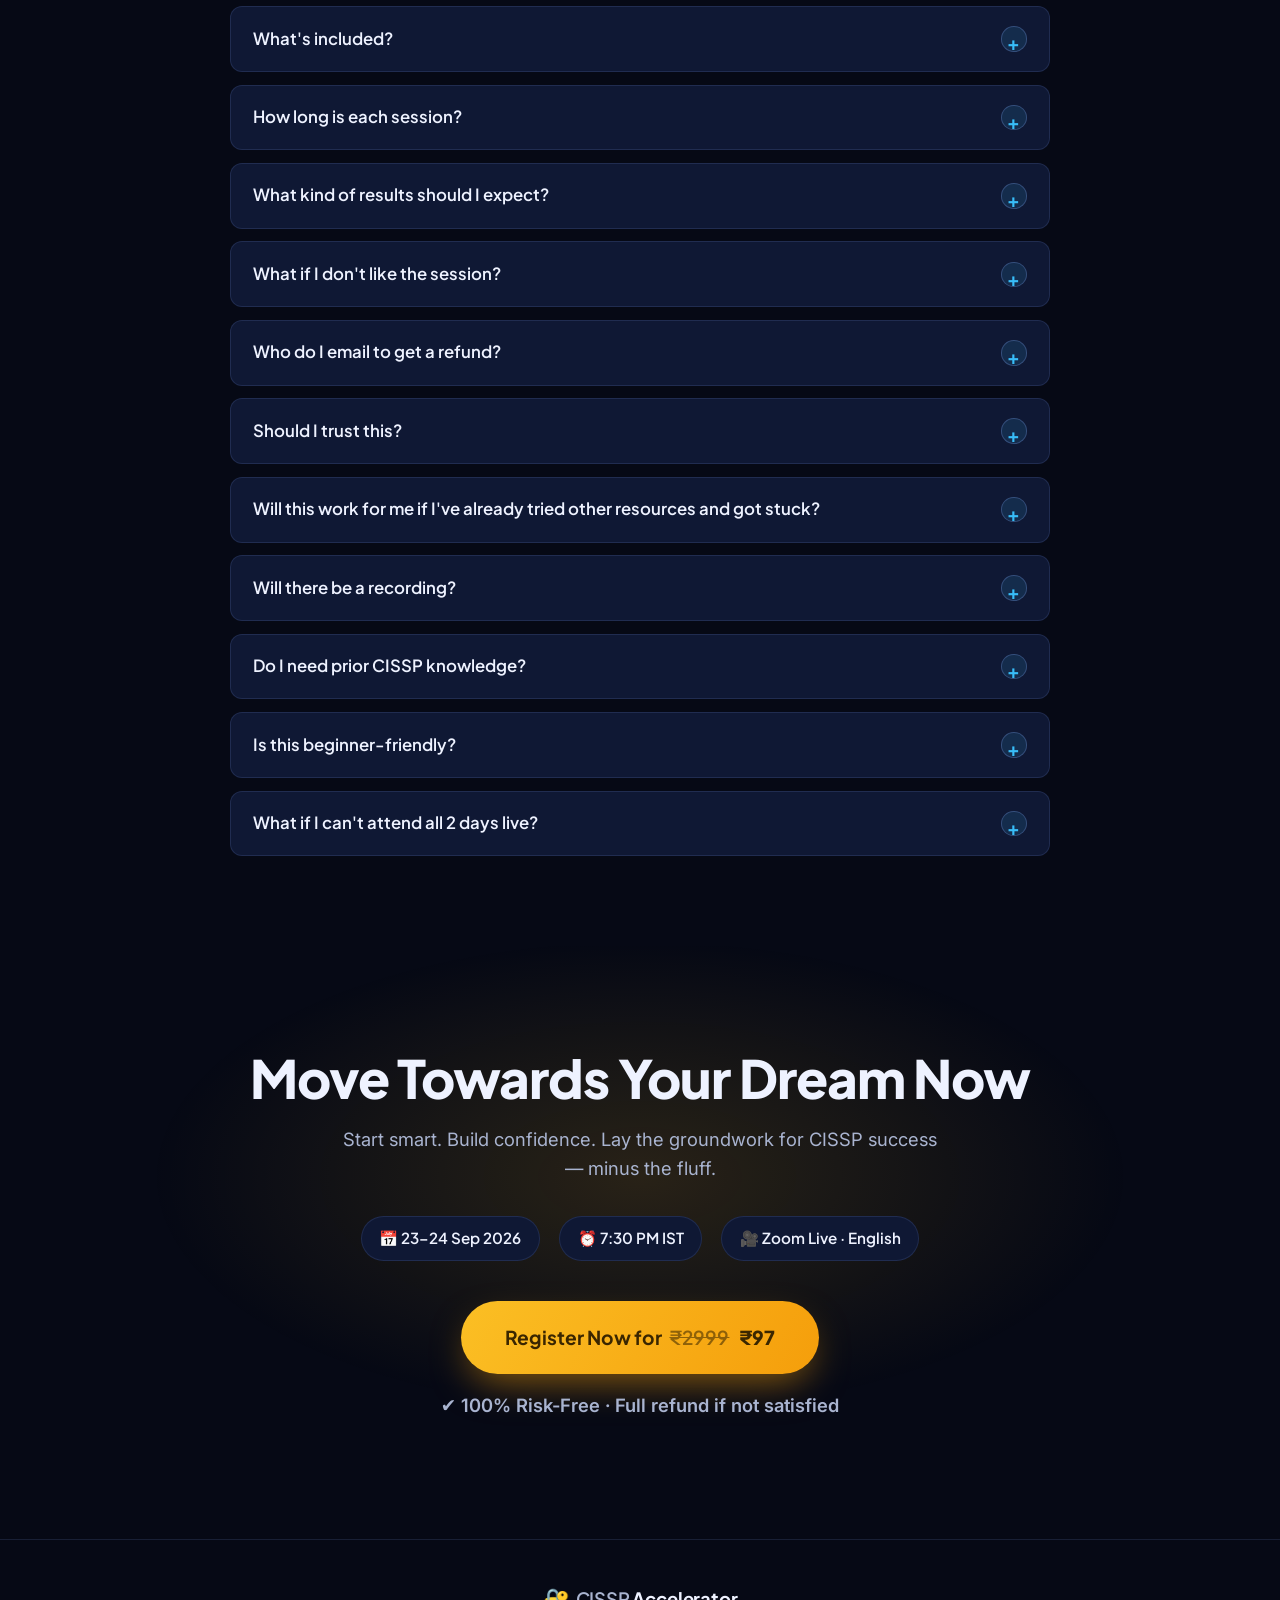
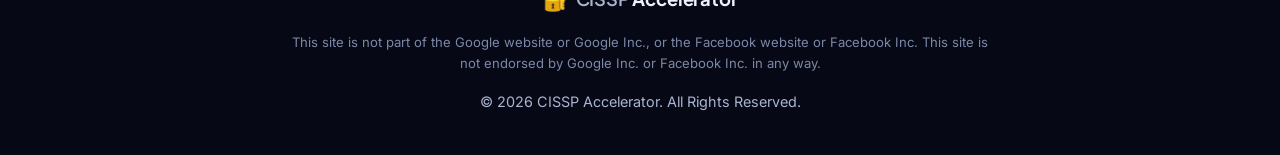
==== commit 3520b2b3: "Redesign landing page: webinar-style structure with prominent video Reworked section flow to a high-" ====
--- a/index.html
+++ b/index.html
@@ -18,6 +18,15 @@
   <link rel="stylesheet" href="styles.css" />
 </head>
 <body>
+
+  <!-- ============ 1 · ANNOUNCEMENT / LIMITED-SEAT BAR ============ -->
+  <div class="announce" id="announce">
+    <div class="container announce-inner">
+      <span class="announce-pulse" aria-hidden="true"></span>
+      <p><strong>Limited seats</strong> · Live on <strong>23–24 Sep 2026</strong> · 2-Day CISSP Domain 1 Bootcamp</p>
+      <a href="#offer" class="announce-cta" data-register>Grab your seat →</a>
+    </div>
+  </div>
 
   <!-- ============ HEADER ============ -->
   <header class="site-header" id="siteHeader">
@@ -32,83 +41,96 @@
         <a href="#testimonials">Reviews</a>
         <a href="#faq">FAQ</a>
       </nav>
-      <a href="#register" class="btn btn-primary btn-sm header-cta" data-register>Register Now</a>
+      <a href="#offer" class="btn btn-primary btn-sm header-cta" data-register>Register Now</a>
     </div>
   </header>
 
-  <!-- ============ HERO ============ -->
+  <!-- ============ 2 · HERO ============ -->
   <section class="hero" id="top">
     <div class="hero-glow" aria-hidden="true"></div>
     <div class="container hero-inner">
-      <div class="hero-copy reveal">
-        <span class="eyebrow"><span class="lock" aria-hidden="true">🔐</span> Hemant Sajwan Presents</span>
-        <p class="hero-kicker">2-Day Live CISSP Accelerator · Domain 1 Bootcamp</p>
-        <h1 class="hero-title">
-          This isn't about <span class="grad">Domain 1</span>.<br />
-          It's about building momentum &amp; unlocking your <span class="grad">CISSP success path</span>.
-        </h1>
-        <p class="hero-sub">
-          <strong>2 days. 1 Domain. Done.</strong> Whether you're looking to move up in your InfoSec
-          career or transition into cybersecurity, this is the foundation you need to clear CISSP
-          in under 6 months.
-        </p>
-
-        <div class="hero-cta-row">
-          <a href="#register" class="btn btn-primary btn-lg" data-register>
-            Register Now for <span class="price-strike">INR 2999</span> <span class="price-now">₹97</span>
-          </a>
-          <p class="risk-note">✔ 100% Risk-Free · Full refund if not satisfied</p>
-        </div>
-
-        <ul class="hero-trust">
-          <li><strong>20+</strong> years mentoring</li>
-          <li><strong>160+</strong> countries recognise CISSP</li>
-          <li><strong>25%</strong> higher average pay</li>
-        </ul>
-      </div>
-
-      <aside class="hero-card reveal" aria-label="Workshop details">
-        <div class="hero-card-photo">
-          <img src="https://storage.files-vault.com/landing_pages/50524/c0788b22a4d80f772fb329e3f18c42be-c0788b22a4d80f772fb329e3f18c42be-profileLP.webp"
-               alt="Hemant Sajwan, Information Security Executive and CISSP Mentor" loading="eager" width="480" height="480" />
-          <div class="hero-card-name">
-            <strong>Hemant Sajwan</strong>
-            <span>Information Security Executive · CISSP Mentor</span>
-          </div>
-        </div>
-        <div class="event-grid">
-          <div class="event-item">
-            <span class="event-ico" aria-hidden="true">📅</span>
-            <div><span class="event-label">Date</span><span class="event-val">23<sup>rd</sup> &amp; 24<sup>th</sup> Sep 2026 <small>(Wed–Thu)</small></span></div>
-          </div>
-          <div class="event-item">
-            <span class="event-ico" aria-hidden="true">⏰</span>
-            <div><span class="event-label">Time</span><span class="event-val">7:30 PM IST <small>· 2.5 hrs / day</small></span></div>
-          </div>
-          <div class="event-item">
-            <span class="event-ico" aria-hidden="true">🎥</span>
-            <div><span class="event-label">Mode</span><span class="event-val">Zoom Live <small>(English)</small></span></div>
-          </div>
-        </div>
-        <a href="#register" class="btn btn-primary btn-block" data-register>Save My Seat</a>
-      </aside>
-    </div>
-  </section>
-
-  <!-- ============ FOUNDATION STRIP ============ -->
-  <section class="strip">
-    <div class="container strip-inner reveal">
-      <h2 class="strip-title">Domain 1 is not just the first CISSP domain — it's the foundation for the other 7.</h2>
-      <p>
-        If you don't get this part right, everything else becomes harder. This bootcamp helps you build
-        the right mindset, understand key principles, and avoid the burnout that comes from trying to do
-        it all on your own. Get this right, and you'll move through the rest of your CISSP prep with confidence.
+      <span class="eyebrow reveal"><span class="lock" aria-hidden="true">🔐</span> Hemant Sajwan Presents</span>
+      <p class="hero-kicker reveal">2-Day Live CISSP Accelerator · Domain 1 Bootcamp</p>
+      <h1 class="hero-title reveal">
+        This isn't about <span class="grad">Domain 1</span>.<br />
+        It's about unlocking your <span class="grad">CISSP success path</span>.
+      </h1>
+      <p class="hero-sub reveal">
+        <strong>2 days. 1 Domain. Done.</strong> Whether you're moving up in your InfoSec career or
+        transitioning into cybersecurity, this is the foundation you need to clear CISSP in under 6 months.
       </p>
-    </div>
-  </section>
-
-  <!-- ============ CURRICULUM ============ -->
-  <section class="section" id="curriculum">
+
+      <div class="hero-cta-row reveal">
+        <a href="#offer" class="btn btn-primary btn-lg" data-register>
+          Register Now for <span class="price-strike">₹2999</span> <span class="price-now">₹97</span>
+        </a>
+        <p class="risk-note">✔ 100% Risk-Free · Full refund if not satisfied</p>
+      </div>
+
+      <ul class="hero-trust reveal">
+        <li><strong>20+</strong> years mentoring</li>
+        <li><strong>160+</strong> countries recognise CISSP</li>
+        <li><strong>+25%</strong> higher average pay</li>
+        <li><strong>Live</strong> on Zoom · English</li>
+      </ul>
+    </div>
+  </section>
+
+  <!-- ============ 3 · VIDEO ============ -->
+  <section class="section section-video" id="video">
+    <div class="container">
+      <div class="section-head reveal">
+        <span class="tag">▶ Start Here</span>
+        <h2>Watch This Before You Join</h2>
+        <p class="section-lead">A quick word from Hemant on why Domain 1 is the smartest place to begin your CISSP journey.</p>
+      </div>
+
+      <!-- Replace the poster with your video: set VIDEO_EMBED_URL in script.js (YouTube/Vimeo embed link). -->
+      <div class="video-frame reveal" id="videoFrame"
+           data-embed=""
+           style="--poster:url('https://storage.files-vault.com/landing_pages/50524/053a0ace3dca0894d2e4a178dc631d80-053a0ace3dca0894d2e4a178dc631d80-aboutus.webp')">
+        <button class="video-play" id="videoPlay" type="button" aria-label="Play video">
+          <span class="video-play-ring"></span>
+          <span class="video-play-tri" aria-hidden="true"></span>
+        </button>
+        <span class="video-caption">Watch the 2-minute intro</span>
+      </div>
+    </div>
+  </section>
+
+  <!-- ============ 4 · EVENT DETAILS ============ -->
+  <section class="section section-tight" id="details">
+    <div class="container">
+      <div class="event-strip reveal">
+        <div class="event-cell"><span class="event-ico" aria-hidden="true">📅</span><span class="event-label">Date</span><span class="event-val">23–24 Sep 2026 <small>(Wed–Thu)</small></span></div>
+        <div class="event-cell"><span class="event-ico" aria-hidden="true">⏰</span><span class="event-label">Time</span><span class="event-val">7:30 PM IST</span></div>
+        <div class="event-cell"><span class="event-ico" aria-hidden="true">⏳</span><span class="event-label">Duration</span><span class="event-val">2.5 hrs / day</span></div>
+        <div class="event-cell"><span class="event-ico" aria-hidden="true">🎥</span><span class="event-label">Mode</span><span class="event-val">Zoom Live</span></div>
+        <div class="event-cell"><span class="event-ico" aria-hidden="true">🗣️</span><span class="event-label">Language</span><span class="event-val">English</span></div>
+      </div>
+    </div>
+  </section>
+
+  <!-- ============ 5 · WHY DOMAIN 1 MATTERS ============ -->
+  <section class="section" id="why-domain">
+    <div class="container">
+      <div class="foundation reveal">
+        <div class="foundation-badge" aria-hidden="true">01</div>
+        <div class="foundation-copy">
+          <span class="tag">🧱 The Foundation</span>
+          <h2>Domain 1 isn't just the first CISSP domain — it's the foundation for the other 7.</h2>
+          <p>
+            If you don't get this part right, everything else becomes harder. This bootcamp helps you build
+            the right mindset, understand key principles, and avoid the burnout that comes from trying to do
+            it all on your own. Get this right, and you'll move through the rest of your CISSP prep with confidence.
+          </p>
+        </div>
+      </div>
+    </div>
+  </section>
+
+  <!-- ============ 6 · WHAT YOU'LL LEARN ============ -->
+  <section class="section section-alt" id="curriculum">
     <div class="container">
       <div class="section-head reveal">
         <span class="tag">🔓 The Curriculum</span>
@@ -121,7 +143,6 @@
       </div>
 
       <div class="days-grid">
-        <!-- DAY 1 -->
         <article class="day-card reveal">
           <div class="day-head">
             <span class="day-badge">Day 1</span>
@@ -144,7 +165,6 @@
           </ul>
         </article>
 
-        <!-- DAY 2 -->
         <article class="day-card reveal">
           <div class="day-head">
             <span class="day-badge day-badge-2">Day 2</span>
@@ -164,23 +184,26 @@
           </ul>
         </article>
       </div>
-
-      <div class="outcome reveal">
-        <p>You'll walk away with a solid foundation, a ton of clarity, and the confidence that you're finally on the right path.</p>
-        <a href="#register" class="btn btn-primary btn-lg" data-register>
-          Register Now for <span class="price-strike">INR 2999</span> <span class="price-now">₹97</span>
-        </a>
-        <span class="risk-note">100% Risk-Free · Full refund if not satisfied</span>
-      </div>
-    </div>
-  </section>
-
-  <!-- ============ TESTIMONIALS ============ -->
-  <section class="section section-alt" id="testimonials">
+    </div>
+  </section>
+
+  <!-- ============ 7 · CTA ============ -->
+  <section class="cta-band">
+    <div class="container cta-band-inner reveal">
+      <p>You'll walk away with a solid foundation, a ton of clarity, and the confidence that you're finally on the right path.</p>
+      <a href="#offer" class="btn btn-primary btn-lg" data-register>
+        Register Now for <span class="price-strike">₹2999</span> <span class="price-now">₹97</span>
+      </a>
+      <span class="risk-note">100% Risk-Free · Full refund if not satisfied</span>
+    </div>
+  </section>
+
+  <!-- ============ 8 · TESTIMONIALS ============ -->
+  <section class="section" id="testimonials">
     <div class="container">
       <div class="section-head reveal">
         <span class="tag">⭐ Loved by Learners</span>
-        <h2>What Past Participants Are Saying</h2>
+        <h2>What Participants Are Saying</h2>
       </div>
       <div class="testi-grid">
         <figure class="testi reveal">
@@ -203,12 +226,94 @@
     </div>
   </section>
 
-  <!-- ============ MENTOR ============ -->
-  <section class="section" id="mentor">
+  <!-- ============ 9 · PROBLEM / PAIN POINTS ============ -->
+  <section class="section section-alt" id="mistakes">
+    <div class="container">
+      <div class="section-head reveal">
+        <span class="tag tag-red">❌ Sound Familiar?</span>
+        <h2>Why Most CISSP Prep Stalls</h2>
+        <p class="section-lead">
+          Most CISSP aspirants don't fail because they're not smart — they fail because they fall into one
+          (or more) of these traps:
+        </p>
+      </div>
+
+      <div class="mistakes-grid">
+        <article class="mistake reveal"><span class="mistake-num">01</span><h3>Jumping into random resources</h3><p>YouTube, PDFs, forums… without a plan, it just leads to wasted time and more confusion.</p></article>
+        <article class="mistake reveal"><span class="mistake-num">02</span><h3>Ignoring the "why" behind the domains</h3><p>When you only memorize, you forget fast. True understanding lasts.</p></article>
+        <article class="mistake reveal"><span class="mistake-num">03</span><h3>Studying alone with no feedback</h3><p>Without guidance, you don't know what you don't know — and mistakes go uncorrected.</p></article>
+        <article class="mistake reveal"><span class="mistake-num">04</span><h3>Trying to "wing it" without a study plan</h3><p>CISSP is too broad for guesswork. You need structure.</p></article>
+        <article class="mistake reveal"><span class="mistake-num">05</span><h3>Weekend-only classes with no follow-up</h3><p>Learning doesn't stick without repetition and reinforcement.</p></article>
+        <article class="mistake reveal"><span class="mistake-num">06</span><h3>No exam strategy</h3><p>You might know the content but still fail the test. Strategy is half the game.</p></article>
+      </div>
+
+      <p class="mistakes-foot reveal">
+        🚫 These mistakes cost people time, money, confidence and career growth. This bootcamp is designed to
+        help you avoid them all — for the most foundational domain of CISSP (Domain 1: Security &amp; Risk
+        Management) — in just 2 days.
+      </p>
+    </div>
+  </section>
+
+  <!-- ============ 10 · TRANSFORMATION ============ -->
+  <section class="section" id="transformation">
+    <div class="container">
+      <div class="section-head reveal">
+        <span class="tag">🔁 The Shift</span>
+        <h2>Your Reset Button for CISSP Prep</h2>
+        <p class="section-lead">
+          Preparing for the CISSP can feel like navigating a maze — hundreds of pages, dozens of resources,
+          and a constant fear of not doing it "right." Here's what changes after these 2 days.
+        </p>
+      </div>
+
+      <div class="transform-grid reveal">
+        <div class="transform-col transform-before">
+          <h3><span aria-hidden="true">✖</span> Before</h3>
+          <ul>
+            <li>Second-guessing every study decision</li>
+            <li>Overwhelmed by scattered resources</li>
+            <li>Memorising without understanding</li>
+            <li>No structure, no exam strategy</li>
+            <li>Studying alone with no feedback</li>
+          </ul>
+        </div>
+        <div class="transform-arrow" aria-hidden="true">→</div>
+        <div class="transform-col transform-after">
+          <h3><span aria-hidden="true">✔</span> After</h3>
+          <ul>
+            <li>A solid grasp of Domain 1: Security &amp; Risk Management</li>
+            <li>Study smart, not hard — a structured, proven approach</li>
+            <li>Real understanding that lasts, not rote memorization</li>
+            <li>Expert guidance that removes the guesswork</li>
+            <li>Clarity, structure and confidence on the right path</li>
+          </ul>
+        </div>
+      </div>
+
+      <div class="stats-band reveal">
+        <p class="stats-lead">But let's zoom out for a second — why CISSP?</p>
+        <div class="stats-grid">
+          <div class="stat"><span class="stat-num">+25%</span><span class="stat-label">Higher average pay than non-certified peers</span></div>
+          <div class="stat"><span class="stat-num">Top 10</span><span class="stat-label">Highest-paying IT certifications globally</span></div>
+          <div class="stat"><span class="stat-num">160+</span><span class="stat-label">Countries where CISSP is recognised</span></div>
+          <div class="stat"><span class="stat-num">Doors</span><span class="stat-label">Open for promotion, relocation or a new role</span></div>
+        </div>
+        <p class="stats-foot">This bootcamp helps you take the first — and most important — step with clarity, structure, and zero fluff.</p>
+      </div>
+    </div>
+  </section>
+
+  <!-- ============ 11 · MEET HEMANT ============ -->
+  <section class="section section-alt" id="mentor">
     <div class="container mentor-grid">
       <div class="mentor-photo reveal">
         <img src="https://storage.files-vault.com/landing_pages/50524/053a0ace3dca0894d2e4a178dc631d80-053a0ace3dca0894d2e4a178dc631d80-aboutus.webp"
              alt="Hemant Sajwan mentoring CISSP aspirants" loading="lazy" width="520" height="560" />
+        <div class="mentor-stats" aria-hidden="false">
+          <div><strong>20+</strong><span>Years experience</span></div>
+          <div><strong>100%</strong><span>Cisco GTAP score</span></div>
+        </div>
       </div>
       <div class="mentor-copy reveal">
         <span class="tag">👋 Meet Your Mentor</span>
@@ -225,87 +330,125 @@
     </div>
   </section>
 
-  <!-- ============ WHY / STATS ============ -->
-  <section class="section section-alt" id="why">
-    <div class="container">
-      <div class="section-head reveal">
-        <span class="tag">⚡ Why This Bootcamp Matters</span>
-        <h2>Your reset button for CISSP prep</h2>
-        <p class="section-lead">
-          Preparing for the CISSP can feel like navigating a maze — hundreds of pages, dozens of resources,
-          and a constant fear of not doing it "right." This 2-day bootcamp is your reset button. Instead of
-          second-guessing every step, you'll:
-        </p>
-      </div>
-
-      <div class="why-grid reveal">
-        <div class="why-item"><span class="why-ico">🎯</span><p>Gain a solid grasp of the most foundational CISSP domain (Domain 1: Security &amp; Risk Management).</p></div>
-        <div class="why-item"><span class="why-ico">🧠</span><p>Learn how to study smart — not hard — with a structured and proven approach.</p></div>
-        <div class="why-item"><span class="why-ico">🧭</span><p>Get expert guidance that removes the overwhelm and guesswork.</p></div>
-      </div>
-
-      <div class="stats-band reveal">
-        <p class="stats-lead">But let's zoom out for a second — why CISSP?</p>
-        <div class="stats-grid">
-          <div class="stat"><span class="stat-num">+25%</span><span class="stat-label">Higher average pay than non-certified peers</span></div>
-          <div class="stat"><span class="stat-num">Top 10</span><span class="stat-label">Highest-paying IT certifications globally</span></div>
-          <div class="stat"><span class="stat-num">160+</span><span class="stat-label">Countries where CISSP is recognised</span></div>
-          <div class="stat"><span class="stat-num">Doors</span><span class="stat-label">Open for promotion, relocation or a new role</span></div>
-        </div>
-        <p class="stats-foot">This bootcamp helps you take the first — and most important — step with clarity, structure, and zero fluff.</p>
-      </div>
-    </div>
-  </section>
-
-  <!-- ============ MISTAKES ============ -->
-  <section class="section" id="mistakes">
-    <div class="container">
-      <div class="section-head reveal">
-        <span class="tag tag-red">❌ Avoid These</span>
-        <h2>Don't Make These 6 Mistakes</h2>
-        <p class="section-lead">
-          Most CISSP aspirants don't fail because they're not smart — they fail because they fall into one
-          (or more) of these traps:
-        </p>
-      </div>
-
-      <div class="mistakes-grid">
-        <article class="mistake reveal"><span class="mistake-num">01</span><h3>Jumping into random resources</h3><p>YouTube, PDFs, forums… without a plan, it just leads to wasted time and more confusion.</p></article>
-        <article class="mistake reveal"><span class="mistake-num">02</span><h3>Ignoring the "why" behind the domains</h3><p>When you only memorize, you forget fast. True understanding lasts.</p></article>
-        <article class="mistake reveal"><span class="mistake-num">03</span><h3>Studying alone with no feedback</h3><p>Without guidance, you don't know what you don't know — and mistakes go uncorrected.</p></article>
-        <article class="mistake reveal"><span class="mistake-num">04</span><h3>Trying to "wing it" without a study plan</h3><p>CISSP is too broad for guesswork. You need structure.</p></article>
-        <article class="mistake reveal"><span class="mistake-num">05</span><h3>Weekend-only classes with no follow-up</h3><p>Learning doesn't stick without repetition and reinforcement.</p></article>
-        <article class="mistake reveal"><span class="mistake-num">06</span><h3>No exam strategy</h3><p>You might know the content but still fail the test. Strategy is half the game.</p></article>
-      </div>
-
-      <p class="mistakes-foot reveal">
-        🚫 These mistakes cost people time, money, confidence and career growth. This bootcamp is designed to
-        help you avoid them all — for the most foundational domain of CISSP (Domain 1: Security &amp; Risk
-        Management) — in just 2 days.
+  <!-- ============ 12 · BONUSES ============ -->
+  <section class="section" id="bonus">
+    <div class="container">
+      <div class="section-head reveal">
+        <span class="tag tag-red">🔴 Bonus When You Attend Live</span>
+        <h2>Free Extras to Accelerate Your Prep</h2>
+      </div>
+      <div class="bonus-grid">
+        <article class="bonus-item reveal">
+          <span class="bonus-ico" aria-hidden="true">🗺️</span>
+          <h3>CISSP Domain 1 Mind Map</h3>
+          <p>In 3 different formats — pick whichever suits you.</p>
+        </article>
+        <article class="bonus-item reveal">
+          <span class="bonus-ico" aria-hidden="true">📝</span>
+          <h3>Practice Questions (PDF)</h3>
+          <p>Test your understanding and spot the gaps.</p>
+        </article>
+        <article class="bonus-item reveal">
+          <span class="bonus-ico" aria-hidden="true">💬</span>
+          <h3>Live Q&amp;A</h3>
+          <p>Get your questions answered directly, both days.</p>
+        </article>
+      </div>
+      <p class="bonus-note reveal">
+        You don't need more resources. You need clarity, structure, and someone who's walked the path before.
+        I'll help you start strong — all you have to do is show up.
       </p>
     </div>
   </section>
 
-  <!-- ============ BONUS ============ -->
-  <section class="section section-alt" id="bonus">
-    <div class="container">
-      <div class="bonus-card reveal">
-        <span class="tag tag-red">🔴 Bonus When You Attend Live</span>
-        <h2>Free extras to accelerate your prep</h2>
-        <ul class="bonus-list">
-          <li><span class="bonus-ico">🗺️</span><div><strong>CISSP Domain 1 Mind Map</strong><span>In 3 different formats — pick whichever suits you.</span></div></li>
-          <li><span class="bonus-ico">📝</span><div><strong>Practice Questions (PDF)</strong><span>Test your understanding and spot the gaps.</span></div></li>
-          <li><span class="bonus-ico">💬</span><div><strong>Live Q&amp;A</strong><span>Get your questions answered directly, both days.</span></div></li>
-        </ul>
-        <p class="bonus-note">
-          You don't need more resources. You need clarity, structure, and someone who's walked the path
-          before. I'll help you start strong — all you have to do is show up.
-        </p>
-      </div>
-    </div>
-  </section>
-
-  <!-- ============ FINAL CTA ============ -->
+  <!-- ============ 13 · OFFER ============ -->
+  <section class="section section-alt" id="offer">
+    <div class="container container-narrow">
+      <div class="offer-card reveal">
+        <span class="offer-flag">🔥 Limited-Time Offer</span>
+        <h2>Secure Your Seat Today</h2>
+        <div class="offer-price">
+          <span class="offer-old">₹2999</span>
+          <span class="offer-new">₹97</span>
+        </div>
+        <p class="offer-guarantee">✔ 100% Risk-Free · Full refund if you're not satisfied — no questions asked.</p>
+
+        <div class="offer-meta">
+          <span>📅 23–24 Sep 2026</span>
+          <span>⏰ 7:30 PM IST</span>
+          <span>🎥 Zoom Live · English</span>
+        </div>
+
+        <div class="countdown" id="countdown" data-deadline="2026-09-23T19:30:00+05:30" aria-label="Time left to register">
+          <div class="cd-cell"><span class="cd-num" data-d>00</span><span class="cd-lbl">Days</span></div>
+          <div class="cd-cell"><span class="cd-num" data-h>00</span><span class="cd-lbl">Hours</span></div>
+          <div class="cd-cell"><span class="cd-num" data-m>00</span><span class="cd-lbl">Mins</span></div>
+          <div class="cd-cell"><span class="cd-num" data-s>00</span><span class="cd-lbl">Secs</span></div>
+        </div>
+
+        <a href="REGISTRATION_URL" class="btn btn-primary btn-xl btn-block" data-register>Register Now for ₹97</a>
+      </div>
+    </div>
+  </section>
+
+  <!-- ============ 14 · FAQ ============ -->
+  <section class="section" id="faq">
+    <div class="container container-narrow">
+      <div class="section-head reveal">
+        <span class="tag">❓ Questions</span>
+        <h2>Frequently Asked Questions</h2>
+      </div>
+
+      <div class="faq-list reveal">
+        <details class="faq-item">
+          <summary>What's included?</summary>
+          <div class="faq-body"><p>Live sessions, quizzes, downloadable study aids, live Q&amp;A every day, and a structured overview of Domain 1 with practical explanations.</p></div>
+        </details>
+        <details class="faq-item">
+          <summary>How long is each session?</summary>
+          <div class="faq-body"><p>Each session runs for around 2.5 hours. Over just 2 days (5 hours total), you'll cover the most critical domain of CISSP — without feeling overwhelmed.</p></div>
+        </details>
+        <details class="faq-item">
+          <summary>What kind of results should I expect?</summary>
+          <div class="faq-body"><p>You'll walk away with a solid understanding of CISSP Domain 1 (Security &amp; Risk Management) and greater clarity about how to approach the CISSP exam.</p></div>
+        </details>
+        <details class="faq-item">
+          <summary>What if I don't like the session?</summary>
+          <div class="faq-body"><p>You get a 100% money-back guarantee — no questions asked.</p></div>
+        </details>
+        <details class="faq-item">
+          <summary>Who do I email to get a refund?</summary>
+          <div class="faq-body"><p>Drop an email to <a href="mailto:support@hemantsajwan.com">support@hemantsajwan.com</a>.</p></div>
+        </details>
+        <details class="faq-item">
+          <summary>Should I trust this?</summary>
+          <div class="faq-body"><p>Hemant brings 20+ years of experience and has trained senior IT professionals at global MNCs, helping many aspirants move toward CISSP certification with clarity and confidence.</p></div>
+        </details>
+        <details class="faq-item">
+          <summary>Will this work for me if I've already tried other resources and got stuck?</summary>
+          <div class="faq-body"><p>Yes. In fact, this bootcamp is designed exactly for people who are overwhelmed, confused, or unsure how to begin (or restart) their CISSP prep.</p></div>
+        </details>
+        <details class="faq-item">
+          <summary>Will there be a recording?</summary>
+          <div class="faq-body"><p>Yes, recordings will be available for limited-time replay — but attending live gives you the chance to ask questions directly.</p></div>
+        </details>
+        <details class="faq-item">
+          <summary>Do I need prior CISSP knowledge?</summary>
+          <div class="faq-body"><p>Nope. This is designed for beginners and early-stage aspirants.</p></div>
+        </details>
+        <details class="faq-item">
+          <summary>Is this beginner-friendly?</summary>
+          <div class="faq-body"><p>Yes! Everything is explained simply — even if you're starting from scratch.</p></div>
+        </details>
+        <details class="faq-item">
+          <summary>What if I can't attend all 2 days live?</summary>
+          <div class="faq-body"><p>No worries! Each session is recorded and you'll get access to the replays (for a limited time). But I highly recommend attending live if you can.</p></div>
+        </details>
+      </div>
+    </div>
+  </section>
+
+  <!-- ============ 15 · FINAL CTA ============ -->
   <section class="final-cta" id="register">
     <div class="final-glow" aria-hidden="true"></div>
     <div class="container final-inner reveal">
@@ -313,76 +456,19 @@
       <p>Start smart. Build confidence. Lay the groundwork for CISSP success — minus the fluff.</p>
 
       <div class="final-event">
-        <span>📅 23<sup>rd</sup> &amp; 24<sup>th</sup> Sep 2026</span>
+        <span>📅 23–24 Sep 2026</span>
         <span>⏰ 7:30 PM IST</span>
-        <span>🎥 Zoom Live</span>
-      </div>
-
-      <a href="REGISTRATION_URL" class="btn btn-primary btn-xl" data-register>
-        Register Now for <span class="price-strike">INR 2999</span> <span class="price-now">₹97</span>
+        <span>🎥 Zoom Live · English</span>
+      </div>
+
+      <a href="#offer" class="btn btn-primary btn-xl" data-register>
+        Register Now for <span class="price-strike">₹2999</span> <span class="price-now">₹97</span>
       </a>
       <p class="risk-note big">✔ 100% Risk-Free · Full refund if not satisfied</p>
     </div>
   </section>
 
-  <!-- ============ FAQ ============ -->
-  <section class="section" id="faq">
-    <div class="container container-narrow">
-      <div class="section-head reveal">
-        <span class="tag">❓ Questions</span>
-        <h2>Frequently Asked Questions</h2>
-      </div>
-
-      <div class="faq-list reveal">
-        <details class="faq-item">
-          <summary>What's included?</summary>
-          <div class="faq-body"><p>Live sessions, quizzes, downloadable study aids, live Q&amp;A every day, and a structured overview of Domain 1 with practical explanations.</p></div>
-        </details>
-        <details class="faq-item">
-          <summary>How long is each session?</summary>
-          <div class="faq-body"><p>Each session runs for around 2.5 hours. Over just 2 days (5 hours total), you'll cover the most critical domain of CISSP — without feeling overwhelmed.</p></div>
-        </details>
-        <details class="faq-item">
-          <summary>What kind of results should I expect?</summary>
-          <div class="faq-body"><p>You'll walk away with a solid understanding of CISSP Domain 1 (Security &amp; Risk Management) and greater clarity about how to approach the CISSP exam.</p></div>
-        </details>
-        <details class="faq-item">
-          <summary>What if I don't like the session?</summary>
-          <div class="faq-body"><p>You get a 100% money-back guarantee — no questions asked.</p></div>
-        </details>
-        <details class="faq-item">
-          <summary>Who do I email to get a refund?</summary>
-          <div class="faq-body"><p>Drop an email to <a href="mailto:support@hemantsajwan.com">support@hemantsajwan.com</a>.</p></div>
-        </details>
-        <details class="faq-item">
-          <summary>Should I trust this?</summary>
-          <div class="faq-body"><p>Hemant brings 20+ years of experience and has trained senior IT professionals at global MNCs, helping many aspirants move toward CISSP certification with clarity and confidence.</p></div>
-        </details>
-        <details class="faq-item">
-          <summary>Will this work for me if I've already tried other resources and got stuck?</summary>
-          <div class="faq-body"><p>Yes. In fact, this bootcamp is designed exactly for people who are overwhelmed, confused, or unsure how to begin (or restart) their CISSP prep.</p></div>
-        </details>
-        <details class="faq-item">
-          <summary>Will there be a recording?</summary>
-          <div class="faq-body"><p>Yes, recordings will be available for limited-time replay — but attending live gives you the chance to ask questions directly.</p></div>
-        </details>
-        <details class="faq-item">
-          <summary>Do I need prior CISSP knowledge?</summary>
-          <div class="faq-body"><p>Nope. This is designed for beginners and early-stage aspirants.</p></div>
-        </details>
-        <details class="faq-item">
-          <summary>Is this beginner-friendly?</summary>
-          <div class="faq-body"><p>Yes! Everything is explained simply — even if you're starting from scratch.</p></div>
-        </details>
-        <details class="faq-item">
-          <summary>What if I can't attend all 2 days live?</summary>
-          <div class="faq-body"><p>No worries! Each session is recorded and you'll get access to the replays (for a limited time). But I highly recommend attending live if you can.</p></div>
-        </details>
-      </div>
-    </div>
-  </section>
-
-  <!-- ============ FOOTER ============ -->
+  <!-- ============ 16 · FOOTER ============ -->
   <footer class="site-footer">
     <div class="container footer-inner">
       <a href="#top" class="brand">
@@ -398,7 +484,7 @@
   </footer>
 
   <!-- ============ STICKY MOBILE CTA ============ -->
-  <a href="#register" class="mobile-cta" data-register>
+  <a href="#offer" class="mobile-cta" data-register>
     Register — <span class="price-strike">₹2999</span> <strong>₹97</strong>
   </a>
 
--- a/styles.css
+++ b/styles.css
@@ -1,22 +1,22 @@
 /* =========================================================
    CISSP Accelerator — Landing Page
-   Design tokens
+   Premium webinar/workshop style · dark cybersecurity theme
    ========================================================= */
 :root {
-  --bg:        #070b1a;
-  --bg-2:      #0b1226;
-  --surface:   #101a35;
-  --surface-2: #16224a;
+  --bg:        #060915;
+  --bg-2:      #0a1024;
+  --surface:   #0f1834;
+  --surface-2: #152048;
   --line:      rgba(120, 150, 220, 0.16);
-  --line-strong: rgba(120, 150, 220, 0.30);
+  --line-strong: rgba(120, 150, 220, 0.32);
 
   --text:      #eef2ff;
   --muted:     #a9b4d0;
   --faint:     #7c88a8;
 
-  --brand:     #38bdf8;   /* cyan  */
-  --brand-2:   #6366f1;   /* indigo */
-  --accent:    #fbbf24;   /* gold CTA */
+  --brand:     #38bdf8;
+  --brand-2:   #6366f1;
+  --accent:    #fbbf24;
   --accent-2:  #f59e0b;
   --danger:    #fb7185;
   --ok:        #34d399;
@@ -24,19 +24,17 @@
   --grad-brand: linear-gradient(120deg, #38bdf8 0%, #818cf8 55%, #a78bfa 100%);
   --grad-cta:   linear-gradient(120deg, #fbbf24 0%, #f59e0b 100%);
 
-  --radius:    18px;
+  --radius:    20px;
   --radius-sm: 12px;
-  --shadow:    0 24px 60px -20px rgba(0, 0, 0, 0.65);
-  --shadow-cta:0 14px 34px -10px rgba(245, 158, 11, 0.55);
+  --shadow:    0 28px 70px -24px rgba(0, 0, 0, 0.7);
+  --shadow-cta:0 16px 38px -10px rgba(245, 158, 11, 0.55);
 
   --container: 1160px;
   --font:      "Plus Jakarta Sans", "Inter", system-ui, -apple-system, Segoe UI, Roboto, sans-serif;
   --font-body: "Inter", system-ui, -apple-system, Segoe UI, Roboto, sans-serif;
 }
 
-/* =========================================================
-   Reset / base
-   ========================================================= */
+/* ---------- Reset / base ---------- */
 *, *::before, *::after { box-sizing: border-box; }
 html { scroll-behavior: smooth; -webkit-text-size-adjust: 100%; }
 body {
@@ -51,72 +49,72 @@
 }
 img { max-width: 100%; display: block; }
 a { color: inherit; text-decoration: none; }
-h1, h2, h3 { font-family: var(--font); line-height: 1.14; margin: 0; letter-spacing: -0.02em; }
+h1, h2, h3 { font-family: var(--font); line-height: 1.12; margin: 0; letter-spacing: -0.02em; }
 p { margin: 0; }
 
-.container {
-  width: min(var(--container), 100% - 2.5rem);
-  margin-inline: auto;
-}
+.container { width: min(var(--container), 100% - 2.5rem); margin-inline: auto; }
 .container-narrow { --container: 820px; }
 
-/* Background texture */
 body::before {
-  content: "";
-  position: fixed; inset: 0; z-index: -2;
+  content: ""; position: fixed; inset: 0; z-index: -2;
   background:
-    radial-gradient(900px 500px at 12% -8%, rgba(56, 189, 248, 0.14), transparent 60%),
-    radial-gradient(800px 520px at 100% 0%, rgba(129, 140, 248, 0.14), transparent 55%),
+    radial-gradient(900px 520px at 12% -8%, rgba(56, 189, 248, 0.15), transparent 60%),
+    radial-gradient(820px 540px at 100% 0%, rgba(129, 140, 248, 0.15), transparent 55%),
     var(--bg);
 }
 body::after {
-  content: "";
-  position: fixed; inset: 0; z-index: -1; opacity: 0.35; pointer-events: none;
+  content: ""; position: fixed; inset: 0; z-index: -1; opacity: 0.35; pointer-events: none;
   background-image:
     linear-gradient(rgba(120,150,220,0.05) 1px, transparent 1px),
     linear-gradient(90deg, rgba(120,150,220,0.05) 1px, transparent 1px);
-  background-size: 46px 46px;
-  mask-image: radial-gradient(circle at 50% 20%, #000 0%, transparent 75%);
-}
-
-/* =========================================================
-   Buttons
-   ========================================================= */
+  background-size: 48px 48px;
+  mask-image: radial-gradient(circle at 50% 12%, #000 0%, transparent 72%);
+}
+
+/* ---------- Buttons ---------- */
 .btn {
-  --pad-y: 0.95rem; --pad-x: 1.6rem;
+  --pad-y: 0.95rem; --pad-x: 1.7rem;
   display: inline-flex; align-items: center; justify-content: center; gap: 0.5ch;
   padding: var(--pad-y) var(--pad-x);
-  font-family: var(--font);
-  font-weight: 700; font-size: 1rem;
+  font-family: var(--font); font-weight: 700; font-size: 1rem;
   border-radius: 999px; border: 0; cursor: pointer;
   transition: transform 0.18s ease, box-shadow 0.18s ease, filter 0.18s ease;
   text-align: center; white-space: nowrap;
 }
-.btn-primary {
-  background: var(--grad-cta); color: #3a2600;
-  box-shadow: var(--shadow-cta);
-}
-.btn-primary:hover { transform: translateY(-2px); filter: brightness(1.05); box-shadow: 0 20px 44px -10px rgba(245,158,11,0.65); }
+.btn-primary { background: var(--grad-cta); color: #3a2600; box-shadow: var(--shadow-cta); }
+.btn-primary:hover { transform: translateY(-2px); filter: brightness(1.05); box-shadow: 0 22px 46px -10px rgba(245,158,11,0.65); }
 .btn-primary:active { transform: translateY(0); }
 .btn-sm { --pad-y: 0.6rem; --pad-x: 1.15rem; font-size: 0.92rem; }
-.btn-lg { --pad-y: 1.1rem; --pad-x: 2.2rem; font-size: 1.08rem; }
-.btn-xl { --pad-y: 1.25rem; --pad-x: 2.6rem; font-size: 1.18rem; }
+.btn-lg { --pad-y: 1.1rem; --pad-x: 2.3rem; font-size: 1.08rem; }
+.btn-xl { --pad-y: 1.3rem; --pad-x: 2.8rem; font-size: 1.2rem; }
 .btn-block { width: 100%; }
 
 .price-strike { text-decoration: line-through; opacity: 0.55; font-weight: 600; margin-right: 0.15ch; }
 .price-now { font-weight: 800; }
 
-/* =========================================================
-   Header
-   ========================================================= */
+/* ---------- 1 · Announcement bar ---------- */
+.announce {
+  background: linear-gradient(90deg, rgba(99,102,241,0.22), rgba(56,189,248,0.22));
+  border-bottom: 1px solid var(--line);
+  font-size: 0.92rem;
+}
+.announce-inner { display: flex; align-items: center; justify-content: center; gap: 0.9rem; padding: 0.6rem 0; flex-wrap: wrap; text-align: center; }
+.announce-inner p { color: #dfe6ff; }
+.announce-inner strong { color: #fff; }
+.announce-pulse { width: 9px; height: 9px; border-radius: 50%; background: var(--ok); box-shadow: 0 0 0 0 rgba(52,211,153,0.7); animation: pulse 2s infinite; flex: 0 0 auto; }
+@keyframes pulse { 0%{box-shadow:0 0 0 0 rgba(52,211,153,0.6);} 70%{box-shadow:0 0 0 10px rgba(52,211,153,0);} 100%{box-shadow:0 0 0 0 rgba(52,211,153,0);} }
+.announce-cta { color: var(--accent); font-weight: 700; white-space: nowrap; }
+.announce-cta:hover { text-decoration: underline; }
+
+/* ---------- Header ---------- */
 .site-header {
   position: sticky; top: 0; z-index: 50;
   backdrop-filter: blur(14px);
-  background: rgba(7, 11, 26, 0.72);
+  background: rgba(6, 9, 21, 0.72);
   border-bottom: 1px solid transparent;
   transition: border-color 0.25s ease, background 0.25s ease;
 }
-.site-header.scrolled { border-bottom-color: var(--line); background: rgba(7, 11, 26, 0.9); }
+.site-header.scrolled { border-bottom-color: var(--line); background: rgba(6, 9, 21, 0.92); }
 .header-inner { display: flex; align-items: center; gap: 1.5rem; padding: 0.85rem 0; }
 .brand { display: inline-flex; align-items: center; gap: 0.55ch; font-family: var(--font); font-weight: 600; }
 .brand-mark { font-size: 1.35rem; }
@@ -127,92 +125,93 @@
 .header-nav a:hover { color: var(--text); }
 .header-cta { margin-left: 0.25rem; }
 
-/* =========================================================
-   Hero
-   ========================================================= */
-.hero { position: relative; padding: clamp(3rem, 7vw, 6rem) 0 clamp(3.5rem, 8vw, 6rem); overflow: hidden; }
+/* ---------- 2 · Hero (centered) ---------- */
+.hero { position: relative; padding: clamp(3.5rem, 8vw, 6.5rem) 0 clamp(2.5rem, 5vw, 4rem); overflow: hidden; text-align: center; }
 .hero-glow {
-  position: absolute; top: -25%; left: 50%; transform: translateX(-50%);
-  width: 1100px; height: 700px; pointer-events: none;
+  position: absolute; top: -20%; left: 50%; transform: translateX(-50%);
+  width: 1150px; height: 720px; pointer-events: none;
   background: radial-gradient(closest-side, rgba(56,189,248,0.16), transparent 70%);
 }
-.hero-inner {
-  position: relative; display: grid; grid-template-columns: 1.1fr 0.9fr; gap: clamp(2rem, 4vw, 4rem);
-  align-items: center;
-}
+.hero-inner { position: relative; display: flex; flex-direction: column; align-items: center; }
 .eyebrow {
   display: inline-flex; align-items: center; gap: 0.5ch;
-  padding: 0.4rem 0.95rem; border-radius: 999px;
+  padding: 0.45rem 1rem; border-radius: 999px;
   background: rgba(56,189,248,0.10); border: 1px solid var(--line-strong);
   color: #bfe6ff; font-weight: 600; font-size: 0.85rem; letter-spacing: 0.01em;
 }
-.hero-kicker { margin-top: 1.1rem; color: var(--brand); font-weight: 700; font-family: var(--font); letter-spacing: 0.01em; }
-.hero-title { font-size: clamp(2.1rem, 5.2vw, 3.6rem); font-weight: 800; margin-top: 0.5rem; }
+.hero-kicker { margin-top: 1.2rem; color: var(--brand); font-weight: 700; font-family: var(--font); letter-spacing: 0.02em; text-transform: uppercase; font-size: 0.9rem; }
+.hero-title { font-size: clamp(2.3rem, 6vw, 4rem); font-weight: 800; margin-top: 0.7rem; max-width: 18ch; }
 .grad { background: var(--grad-brand); -webkit-background-clip: text; background-clip: text; color: transparent; }
-.hero-sub { margin-top: 1.35rem; color: var(--muted); font-size: 1.1rem; max-width: 33rem; }
+.hero-sub { margin-top: 1.4rem; color: var(--muted); font-size: 1.15rem; max-width: 40rem; }
 .hero-sub strong { color: var(--text); }
-
-.hero-cta-row { margin-top: 2rem; display: flex; flex-direction: column; align-items: flex-start; gap: 0.7rem; }
+.hero-cta-row { margin-top: 2.2rem; display: flex; flex-direction: column; align-items: center; gap: 0.8rem; }
 .risk-note { color: var(--ok); font-size: 0.9rem; font-weight: 600; }
 .risk-note.big { font-size: 1rem; }
-
-.hero-trust { list-style: none; margin: 2.2rem 0 0; padding: 0; display: flex; flex-wrap: wrap; gap: 1.6rem; }
+.hero-trust { list-style: none; margin: 2.6rem 0 0; padding: 0; display: flex; flex-wrap: wrap; justify-content: center; gap: 2.4rem; }
 .hero-trust li { color: var(--faint); font-size: 0.9rem; }
-.hero-trust strong { display: block; font-family: var(--font); color: var(--text); font-size: 1.5rem; font-weight: 800; }
-
-/* Hero card */
-.hero-card {
-  background: linear-gradient(180deg, var(--surface) 0%, var(--bg-2) 100%);
-  border: 1px solid var(--line); border-radius: var(--radius);
-  padding: 1.4rem; box-shadow: var(--shadow);
-}
-.hero-card-photo { display: flex; align-items: center; gap: 1rem; margin-bottom: 1.25rem; }
-.hero-card-photo img {
-  width: 84px; height: 84px; border-radius: 16px; object-fit: cover;
-  border: 1px solid var(--line-strong);
-}
-.hero-card-name strong { display: block; font-family: var(--font); font-size: 1.05rem; }
-.hero-card-name span { color: var(--muted); font-size: 0.85rem; }
-
-.event-grid { display: grid; gap: 0.6rem; margin-bottom: 1.25rem; }
-.event-item {
-  display: flex; align-items: center; gap: 0.85rem;
-  padding: 0.8rem 0.95rem; border-radius: var(--radius-sm);
-  background: var(--surface-2); border: 1px solid var(--line);
-}
-.event-ico { font-size: 1.25rem; }
-.event-label { display: block; font-size: 0.72rem; text-transform: uppercase; letter-spacing: 0.12em; color: var(--faint); }
-.event-val { display: block; font-family: var(--font); font-weight: 600; font-size: 1rem; }
-.event-val small { color: var(--muted); font-weight: 500; }
-
-/* =========================================================
-   Foundation strip
-   ========================================================= */
-.strip { padding: 2.4rem 0; border-top: 1px solid var(--line); border-bottom: 1px solid var(--line); background: rgba(16, 26, 53, 0.4); }
-.strip-inner { text-align: center; max-width: 60rem; margin-inline: auto; }
-.strip-title { font-size: clamp(1.35rem, 3vw, 1.9rem); font-weight: 800; margin-bottom: 0.9rem; }
-.strip-inner p { color: var(--muted); font-size: 1.05rem; }
-
-/* =========================================================
-   Section shell
-   ========================================================= */
+.hero-trust strong { display: block; font-family: var(--font); color: var(--text); font-size: 1.6rem; font-weight: 800; }
+
+/* ---------- 3 · Video ---------- */
+.section-video { padding-top: clamp(1.5rem, 3vw, 2.5rem); }
+.video-frame {
+  position: relative; max-width: 900px; margin: 0 auto; aspect-ratio: 16 / 9;
+  border-radius: var(--radius); overflow: hidden;
+  border: 1px solid var(--line-strong); box-shadow: var(--shadow);
+  background: var(--surface) center/cover no-repeat;
+  background-image: linear-gradient(rgba(6,9,21,0.35), rgba(6,9,21,0.55)), var(--poster);
+  display: grid; place-items: center;
+}
+.video-frame iframe { position: absolute; inset: 0; width: 100%; height: 100%; border: 0; }
+.video-play { position: relative; width: 96px; height: 96px; border: 0; background: transparent; cursor: pointer; display: grid; place-items: center; }
+.video-play-ring { position: absolute; inset: 0; border-radius: 50%; background: var(--grad-cta); box-shadow: 0 12px 40px -6px rgba(245,158,11,0.6); transition: transform 0.2s ease; }
+.video-play:hover .video-play-ring { transform: scale(1.06); }
+.video-play-ring::after { content: ""; position: absolute; inset: -10px; border-radius: 50%; border: 2px solid rgba(251,191,36,0.4); animation: ring 2.4s ease-out infinite; }
+@keyframes ring { 0%{transform:scale(1);opacity:.7;} 100%{transform:scale(1.5);opacity:0;} }
+.video-play-tri { position: relative; width: 0; height: 0; margin-left: 6px; border-left: 26px solid #3a2600; border-top: 16px solid transparent; border-bottom: 16px solid transparent; }
+.video-caption { position: absolute; bottom: 1rem; left: 50%; transform: translateX(-50%); background: rgba(6,9,21,0.7); border: 1px solid var(--line); padding: 0.35rem 0.9rem; border-radius: 999px; font-size: 0.85rem; color: var(--muted); }
+
+/* ---------- Section shell ---------- */
 .section { padding: clamp(3.5rem, 7vw, 6rem) 0; }
-.section-alt { background: linear-gradient(180deg, rgba(11,18,38,0) 0%, rgba(11,18,38,0.75) 50%, rgba(11,18,38,0) 100%); }
-.section-head { text-align: center; max-width: 46rem; margin: 0 auto 3rem; }
-.section-head h2 { font-size: clamp(1.8rem, 4vw, 2.6rem); font-weight: 800; }
-.section-lead { margin-top: 1rem; color: var(--muted); font-size: 1.08rem; }
+.section-tight { padding: clamp(1.5rem, 3vw, 2.5rem) 0; }
+.section-alt { background: linear-gradient(180deg, rgba(10,16,36,0) 0%, rgba(10,16,36,0.8) 50%, rgba(10,16,36,0) 100%); }
+.section-head { text-align: center; max-width: 48rem; margin: 0 auto 3rem; }
+.section-head h2 { font-size: clamp(1.9rem, 4.4vw, 2.9rem); font-weight: 800; }
+.section-lead { margin-top: 1rem; color: var(--muted); font-size: 1.1rem; }
 
 .tag {
-  display: inline-block; margin-bottom: 1rem;
-  padding: 0.4rem 0.95rem; border-radius: 999px;
+  display: inline-block; margin-bottom: 1rem; padding: 0.4rem 0.95rem; border-radius: 999px;
   background: rgba(99,102,241,0.12); border: 1px solid var(--line-strong);
   color: #c7cbff; font-weight: 700; font-size: 0.82rem; letter-spacing: 0.02em;
 }
 .tag-red { background: rgba(251,113,133,0.12); border-color: rgba(251,113,133,0.3); color: #ffc2cc; }
 
-/* =========================================================
-   Curriculum
-   ========================================================= */
+/* ---------- 4 · Event strip ---------- */
+.event-strip {
+  display: grid; grid-template-columns: repeat(5, 1fr); gap: 1px;
+  background: var(--line); border: 1px solid var(--line); border-radius: var(--radius);
+  overflow: hidden; box-shadow: var(--shadow);
+}
+.event-cell { background: var(--surface); padding: 1.5rem 1rem; text-align: center; display: flex; flex-direction: column; align-items: center; gap: 0.3rem; }
+.event-ico { font-size: 1.6rem; margin-bottom: 0.3rem; }
+.event-label { font-size: 0.72rem; text-transform: uppercase; letter-spacing: 0.12em; color: var(--faint); }
+.event-val { font-family: var(--font); font-weight: 700; font-size: 1.02rem; }
+.event-val small { display: block; color: var(--muted); font-weight: 500; font-size: 0.8rem; }
+
+/* ---------- 5 · Foundation ---------- */
+.foundation {
+  display: grid; grid-template-columns: auto 1fr; gap: clamp(1.5rem, 4vw, 3rem); align-items: center;
+  background: linear-gradient(160deg, var(--surface-2), var(--bg-2));
+  border: 1px solid var(--line-strong); border-radius: var(--radius);
+  padding: clamp(2rem, 5vw, 3.5rem); box-shadow: var(--shadow);
+}
+.foundation-badge {
+  font-family: var(--font); font-weight: 800; font-size: clamp(3.5rem, 9vw, 6rem);
+  color: transparent; -webkit-text-stroke: 2px rgba(56,189,248,0.5); line-height: 1;
+}
+.foundation-copy h2 { font-size: clamp(1.5rem, 3.2vw, 2.2rem); margin: 0.3rem 0 1rem; }
+.foundation-copy p { color: var(--muted); font-size: 1.08rem; }
+
+/* ---------- 6 · Curriculum ---------- */
 .days-grid { display: grid; grid-template-columns: 1fr 1fr; gap: 1.5rem; }
 .day-card {
   background: linear-gradient(180deg, var(--surface) 0%, var(--bg-2) 100%);
@@ -222,205 +221,180 @@
 }
 .day-card:hover { transform: translateY(-4px); border-color: var(--line-strong); }
 .day-head { display: flex; gap: 1rem; align-items: flex-start; margin-bottom: 1.4rem; padding-bottom: 1.4rem; border-bottom: 1px solid var(--line); }
-.day-badge {
-  flex: 0 0 auto; font-family: var(--font); font-weight: 800; font-size: 0.95rem;
-  padding: 0.5rem 0.85rem; border-radius: 12px; color: #04263a;
-  background: linear-gradient(120deg, #38bdf8, #22d3ee);
-}
+.day-badge { flex: 0 0 auto; font-family: var(--font); font-weight: 800; font-size: 0.95rem; padding: 0.5rem 0.85rem; border-radius: 12px; color: #04263a; background: linear-gradient(120deg, #38bdf8, #22d3ee); }
 .day-badge-2 { background: linear-gradient(120deg, #a78bfa, #818cf8); color: #1b1240; }
 .day-head h3 { font-size: 1.25rem; }
 .day-sub { margin-top: 0.4rem; color: var(--muted); font-size: 0.95rem; }
 .day-list { list-style: none; margin: 0; padding: 0; display: grid; gap: 0.9rem; }
 .day-list li { position: relative; padding-left: 1.9rem; color: var(--muted); font-size: 0.98rem; }
 .day-list li::before {
-  content: "✓"; position: absolute; left: 0; top: 0.05rem;
-  width: 1.3rem; height: 1.3rem; border-radius: 50%;
+  content: "✓"; position: absolute; left: 0; top: 0.05rem; width: 1.3rem; height: 1.3rem; border-radius: 50%;
   display: grid; place-items: center; font-size: 0.75rem; font-weight: 700;
   color: var(--ok); background: rgba(52,211,153,0.14); border: 1px solid rgba(52,211,153,0.3);
 }
 .day-list li strong { color: var(--text); }
 
-.outcome { text-align: center; margin-top: 3rem; display: flex; flex-direction: column; align-items: center; gap: 0.9rem; }
-.outcome p { max-width: 40rem; font-size: 1.15rem; font-family: var(--font); font-weight: 600; }
-
-/* =========================================================
-   Testimonials
-   ========================================================= */
+/* ---------- 7 · CTA band ---------- */
+.cta-band { padding: clamp(2.5rem, 5vw, 4rem) 0; }
+.cta-band-inner {
+  text-align: center; display: flex; flex-direction: column; align-items: center; gap: 1rem;
+  background: linear-gradient(120deg, rgba(56,189,248,0.10), rgba(129,140,248,0.10));
+  border: 1px solid var(--line-strong); border-radius: var(--radius);
+  padding: clamp(2rem, 5vw, 3rem); box-shadow: var(--shadow);
+}
+.cta-band-inner p { max-width: 42rem; font-size: 1.2rem; font-family: var(--font); font-weight: 600; }
+
+/* ---------- 8 · Testimonials ---------- */
 .testi-grid { display: grid; grid-template-columns: repeat(3, 1fr); gap: 1.4rem; }
-.testi {
-  background: var(--surface); border: 1px solid var(--line); border-radius: var(--radius);
-  padding: 1.6rem; margin: 0; position: relative;
-  transition: transform 0.25s ease, border-color 0.25s ease;
-}
+.testi { background: var(--surface); border: 1px solid var(--line); border-radius: var(--radius); padding: 1.6rem; margin: 0; transition: transform 0.25s ease, border-color 0.25s ease; }
 .testi:hover { transform: translateY(-4px); border-color: var(--line-strong); }
 .testi-wide { grid-column: 1 / -1; }
 .stars { color: var(--accent); letter-spacing: 0.15em; font-size: 0.95rem; margin-bottom: 0.9rem; }
 .testi blockquote { margin: 0; color: var(--muted); font-size: 1rem; line-height: 1.7; }
 .testi blockquote::before { content: "\201C"; color: var(--brand); font-size: 2.4rem; font-family: Georgia, serif; line-height: 0; position: relative; top: 0.5rem; margin-right: 0.2ch; }
 
-/* =========================================================
-   Mentor
-   ========================================================= */
+/* ---------- 9 · Mistakes / pain ---------- */
+.mistakes-grid { display: grid; grid-template-columns: repeat(3, 1fr); gap: 1.4rem; }
+.mistake { position: relative; overflow: hidden; background: var(--surface); border: 1px solid var(--line); border-radius: var(--radius); padding: 1.7rem; transition: transform 0.25s ease, border-color 0.25s ease; }
+.mistake:hover { transform: translateY(-4px); border-color: rgba(251,113,133,0.35); }
+.mistake-num { font-family: var(--font); font-weight: 800; font-size: 2.6rem; line-height: 1; color: transparent; -webkit-text-stroke: 1.5px rgba(251,113,133,0.45); display: block; margin-bottom: 0.8rem; }
+.mistake h3 { font-size: 1.1rem; margin-bottom: 0.5rem; }
+.mistake p { color: var(--muted); font-size: 0.95rem; }
+.mistakes-foot { text-align: center; max-width: 48rem; margin: 2.6rem auto 0; color: var(--muted); font-size: 1.05rem; }
+
+/* ---------- 10 · Transformation ---------- */
+.transform-grid { display: grid; grid-template-columns: 1fr auto 1fr; gap: 1.5rem; align-items: stretch; margin-bottom: 3rem; }
+.transform-col { border-radius: var(--radius); padding: 1.9rem; border: 1px solid var(--line); }
+.transform-before { background: rgba(251,113,133,0.06); border-color: rgba(251,113,133,0.22); }
+.transform-after { background: rgba(52,211,153,0.06); border-color: rgba(52,211,153,0.25); }
+.transform-col h3 { font-size: 1.25rem; margin-bottom: 1.1rem; display: flex; align-items: center; gap: 0.5ch; }
+.transform-before h3 { color: #ffb4bf; }
+.transform-after h3 { color: #86efc0; }
+.transform-col ul { list-style: none; margin: 0; padding: 0; display: grid; gap: 0.8rem; }
+.transform-col li { color: var(--muted); position: relative; padding-left: 1.6rem; }
+.transform-before li::before { content: "✕"; position: absolute; left: 0; color: var(--danger); font-weight: 700; }
+.transform-after li::before { content: "✓"; position: absolute; left: 0; color: var(--ok); font-weight: 700; }
+.transform-arrow { display: grid; place-items: center; font-size: 2rem; color: var(--brand); }
+
+.stats-band { background: linear-gradient(160deg, var(--surface-2), var(--bg-2)); border: 1px solid var(--line-strong); border-radius: var(--radius); padding: clamp(1.8rem, 4vw, 2.8rem); text-align: center; }
+.stats-lead { font-family: var(--font); font-weight: 700; font-size: 1.2rem; margin-bottom: 1.6rem; }
+.stats-grid { display: grid; grid-template-columns: repeat(4, 1fr); gap: 1.2rem; margin-bottom: 1.6rem; }
+.stat { padding: 1.2rem 0.8rem; border-radius: var(--radius-sm); background: rgba(6,9,21,0.5); border: 1px solid var(--line); }
+.stat-num { display: block; font-family: var(--font); font-weight: 800; font-size: 1.9rem; background: var(--grad-brand); -webkit-background-clip: text; background-clip: text; color: transparent; }
+.stat-label { display: block; margin-top: 0.4rem; color: var(--muted); font-size: 0.9rem; }
+.stats-foot { color: var(--muted); max-width: 44rem; margin-inline: auto; }
+
+/* ---------- 11 · Mentor ---------- */
 .mentor-grid { display: grid; grid-template-columns: 0.85fr 1.15fr; gap: clamp(2rem, 5vw, 4rem); align-items: center; }
+.mentor-photo { position: relative; }
 .mentor-photo img { border-radius: var(--radius); border: 1px solid var(--line-strong); box-shadow: var(--shadow); width: 100%; object-fit: cover; }
+.mentor-stats { position: absolute; right: -0.5rem; bottom: -0.8rem; display: flex; gap: 0.6rem; }
+.mentor-stats div { background: var(--surface); border: 1px solid var(--line-strong); border-radius: 14px; padding: 0.7rem 1rem; text-align: center; box-shadow: var(--shadow); }
+.mentor-stats strong { display: block; font-family: var(--font); font-size: 1.3rem; background: var(--grad-brand); -webkit-background-clip: text; background-clip: text; color: transparent; }
+.mentor-stats span { font-size: 0.72rem; color: var(--muted); }
 .mentor-intro { margin: 0.8rem 0 1.4rem; color: var(--muted); font-size: 1.1rem; }
 .check-list { list-style: none; margin: 0; padding: 0; display: grid; gap: 0.85rem; }
 .check-list li { position: relative; padding-left: 2rem; color: var(--muted); }
-.check-list li::before {
-  content: "✓"; position: absolute; left: 0; top: 0.1rem;
-  width: 1.4rem; height: 1.4rem; border-radius: 50%; display: grid; place-items: center;
-  font-size: 0.8rem; font-weight: 700; color: var(--brand);
-  background: rgba(56,189,248,0.14); border: 1px solid rgba(56,189,248,0.3);
-}
+.check-list li::before { content: "✓"; position: absolute; left: 0; top: 0.1rem; width: 1.4rem; height: 1.4rem; border-radius: 50%; display: grid; place-items: center; font-size: 0.8rem; font-weight: 700; color: var(--brand); background: rgba(56,189,248,0.14); border: 1px solid rgba(56,189,248,0.3); }
 .mentor-tagline { margin-top: 1.6rem; font-family: var(--font); font-weight: 600; font-size: 1.1rem; }
 
-/* =========================================================
-   Why / stats
-   ========================================================= */
-.why-grid { display: grid; grid-template-columns: repeat(3, 1fr); gap: 1.4rem; margin-bottom: 3rem; }
-.why-item {
-  background: var(--surface); border: 1px solid var(--line); border-radius: var(--radius);
-  padding: 1.6rem; text-align: center;
-}
-.why-ico { font-size: 2rem; display: block; margin-bottom: 0.8rem; }
-.why-item p { color: var(--muted); }
-
-.stats-band {
-  background: linear-gradient(160deg, var(--surface-2), var(--bg-2));
-  border: 1px solid var(--line-strong); border-radius: var(--radius);
-  padding: clamp(1.8rem, 4vw, 2.8rem); text-align: center;
-}
-.stats-lead { font-family: var(--font); font-weight: 700; font-size: 1.2rem; margin-bottom: 1.6rem; }
-.stats-grid { display: grid; grid-template-columns: repeat(4, 1fr); gap: 1.2rem; margin-bottom: 1.6rem; }
-.stat { padding: 1.2rem 0.8rem; border-radius: var(--radius-sm); background: rgba(7,11,26,0.5); border: 1px solid var(--line); }
-.stat-num { display: block; font-family: var(--font); font-weight: 800; font-size: 1.9rem; background: var(--grad-brand); -webkit-background-clip: text; background-clip: text; color: transparent; }
-.stat-label { display: block; margin-top: 0.4rem; color: var(--muted); font-size: 0.9rem; }
-.stats-foot { color: var(--muted); max-width: 44rem; margin-inline: auto; }
-
-/* =========================================================
-   Mistakes
-   ========================================================= */
-.mistakes-grid { display: grid; grid-template-columns: repeat(3, 1fr); gap: 1.4rem; }
-.mistake {
-  position: relative; overflow: hidden;
-  background: var(--surface); border: 1px solid var(--line); border-radius: var(--radius);
-  padding: 1.7rem; transition: transform 0.25s ease, border-color 0.25s ease;
-}
-.mistake:hover { transform: translateY(-4px); border-color: rgba(251,113,133,0.35); }
-.mistake-num {
-  font-family: var(--font); font-weight: 800; font-size: 2.6rem; line-height: 1;
-  color: transparent; -webkit-text-stroke: 1.5px rgba(251,113,133,0.45); display: block; margin-bottom: 0.8rem;
-}
-.mistake h3 { font-size: 1.1rem; margin-bottom: 0.5rem; }
-.mistake p { color: var(--muted); font-size: 0.95rem; }
-.mistakes-foot { text-align: center; max-width: 48rem; margin: 2.6rem auto 0; color: var(--muted); font-size: 1.05rem; }
-
-/* =========================================================
-   Bonus
-   ========================================================= */
-.bonus-card {
-  background: linear-gradient(160deg, rgba(251,191,36,0.08), var(--surface));
-  border: 1px solid rgba(251,191,36,0.25); border-radius: var(--radius);
-  padding: clamp(1.8rem, 4vw, 3rem); text-align: center; box-shadow: var(--shadow);
-}
-.bonus-card h2 { font-size: clamp(1.5rem, 3.5vw, 2.1rem); margin-bottom: 1.8rem; }
-.bonus-list { list-style: none; margin: 0 auto 1.8rem; padding: 0; display: grid; gap: 1rem; max-width: 34rem; text-align: left; }
-.bonus-list li { display: flex; align-items: center; gap: 1rem; padding: 1rem 1.2rem; border-radius: var(--radius-sm); background: rgba(7,11,26,0.45); border: 1px solid var(--line); }
-.bonus-ico { font-size: 1.6rem; }
-.bonus-list strong { display: block; font-family: var(--font); }
-.bonus-list span { color: var(--muted); font-size: 0.92rem; }
-.bonus-note { color: var(--muted); max-width: 40rem; margin-inline: auto; }
-
-/* =========================================================
-   Final CTA
-   ========================================================= */
+/* ---------- 12 · Bonuses ---------- */
+.bonus-grid { display: grid; grid-template-columns: repeat(3, 1fr); gap: 1.4rem; }
+.bonus-item { background: linear-gradient(160deg, rgba(251,191,36,0.08), var(--surface)); border: 1px solid rgba(251,191,36,0.22); border-radius: var(--radius); padding: 1.9rem; text-align: center; transition: transform 0.25s ease; }
+.bonus-item:hover { transform: translateY(-4px); }
+.bonus-item .bonus-ico { font-size: 2.2rem; display: block; margin-bottom: 0.8rem; }
+.bonus-item h3 { font-size: 1.15rem; margin-bottom: 0.5rem; }
+.bonus-item p { color: var(--muted); font-size: 0.95rem; }
+.bonus-note { text-align: center; color: var(--muted); max-width: 42rem; margin: 2.4rem auto 0; font-size: 1.05rem; }
+
+/* ---------- 13 · Offer ---------- */
+.offer-card {
+  background: radial-gradient(120% 120% at 50% 0%, rgba(251,191,36,0.14), var(--surface) 60%);
+  border: 1px solid rgba(251,191,36,0.3); border-radius: var(--radius);
+  padding: clamp(2rem, 5vw, 3.4rem); text-align: center; box-shadow: var(--shadow);
+}
+.offer-flag { display: inline-block; margin-bottom: 1rem; padding: 0.4rem 1rem; border-radius: 999px; background: rgba(251,113,133,0.15); border: 1px solid rgba(251,113,133,0.35); color: #ffc2cc; font-weight: 700; font-size: 0.85rem; }
+.offer-card h2 { font-size: clamp(1.7rem, 4vw, 2.4rem); }
+.offer-price { display: flex; align-items: baseline; justify-content: center; gap: 1rem; margin: 1.4rem 0 0.6rem; }
+.offer-old { font-size: 1.6rem; color: var(--faint); text-decoration: line-through; }
+.offer-new { font-family: var(--font); font-weight: 800; font-size: clamp(3rem, 8vw, 4.5rem); background: var(--grad-cta); -webkit-background-clip: text; background-clip: text; color: transparent; }
+.offer-guarantee { color: var(--ok); font-weight: 600; margin-bottom: 1.4rem; }
+.offer-meta { display: flex; flex-wrap: wrap; justify-content: center; gap: 0.8rem; margin-bottom: 1.6rem; }
+.offer-meta span { padding: 0.5rem 1rem; border-radius: 999px; background: rgba(6,9,21,0.5); border: 1px solid var(--line); font-size: 0.9rem; font-weight: 600; }
+
+.countdown { display: flex; justify-content: center; gap: 0.8rem; margin-bottom: 1.8rem; }
+.cd-cell { min-width: 68px; padding: 0.8rem 0.6rem; border-radius: 14px; background: var(--bg-2); border: 1px solid var(--line-strong); }
+.cd-num { display: block; font-family: var(--font); font-weight: 800; font-size: 1.8rem; color: var(--text); font-variant-numeric: tabular-nums; }
+.cd-lbl { display: block; font-size: 0.7rem; text-transform: uppercase; letter-spacing: 0.1em; color: var(--faint); margin-top: 0.2rem; }
+
+/* ---------- 15 · Final CTA ---------- */
 .final-cta { position: relative; padding: clamp(4rem, 8vw, 6.5rem) 0; text-align: center; overflow: hidden; }
 .final-glow { position: absolute; inset: 0; background: radial-gradient(700px 340px at 50% 40%, rgba(251,191,36,0.14), transparent 70%); pointer-events: none; }
 .final-inner { position: relative; }
-.final-cta h2 { font-size: clamp(2rem, 5vw, 3.1rem); font-weight: 800; }
+.final-cta h2 { font-size: clamp(2.1rem, 5.4vw, 3.3rem); font-weight: 800; }
 .final-cta > .final-inner > p { margin: 1.1rem auto 0; color: var(--muted); font-size: 1.15rem; max-width: 38rem; }
 .final-event { display: flex; flex-wrap: wrap; justify-content: center; gap: 1.2rem; margin: 2rem 0; }
 .final-event span { padding: 0.6rem 1.1rem; border-radius: 999px; background: var(--surface); border: 1px solid var(--line); font-family: var(--font); font-weight: 600; font-size: 0.95rem; }
 .final-cta .btn { margin-top: 0.5rem; }
 .final-cta .risk-note { margin-top: 1.1rem; }
 
-/* =========================================================
-   FAQ
-   ========================================================= */
+/* ---------- FAQ ---------- */
 .faq-list { display: grid; gap: 0.8rem; }
-.faq-item {
-  background: var(--surface); border: 1px solid var(--line); border-radius: var(--radius-sm);
-  overflow: hidden; transition: border-color 0.2s ease;
-}
+.faq-item { background: var(--surface); border: 1px solid var(--line); border-radius: var(--radius-sm); overflow: hidden; transition: border-color 0.2s ease; }
 .faq-item[open] { border-color: var(--line-strong); }
-.faq-item summary {
-  list-style: none; cursor: pointer; padding: 1.15rem 1.4rem;
-  font-family: var(--font); font-weight: 600; font-size: 1.05rem;
-  display: flex; align-items: center; justify-content: space-between; gap: 1rem;
-}
+.faq-item summary { list-style: none; cursor: pointer; padding: 1.15rem 1.4rem; font-family: var(--font); font-weight: 600; font-size: 1.05rem; display: flex; align-items: center; justify-content: space-between; gap: 1rem; }
 .faq-item summary::-webkit-details-marker { display: none; }
-.faq-item summary::after {
-  content: "+"; flex: 0 0 auto; width: 1.6rem; height: 1.6rem; border-radius: 50%;
-  display: grid; place-items: center; font-size: 1.2rem; font-weight: 700;
-  color: var(--brand); background: rgba(56,189,248,0.12); border: 1px solid var(--line-strong);
-  transition: transform 0.25s ease;
-}
+.faq-item summary::after { content: "+"; flex: 0 0 auto; width: 1.6rem; height: 1.6rem; border-radius: 50%; display: grid; place-items: center; font-size: 1.2rem; font-weight: 700; color: var(--brand); background: rgba(56,189,248,0.12); border: 1px solid var(--line-strong); transition: transform 0.25s ease; }
 .faq-item[open] summary::after { transform: rotate(45deg); }
 .faq-body { padding: 0 1.4rem 1.25rem; color: var(--muted); }
 .faq-body a { color: var(--brand); font-weight: 600; }
 
-/* =========================================================
-   Footer
-   ========================================================= */
+/* ---------- Footer ---------- */
 .site-footer { border-top: 1px solid var(--line); padding: 2.6rem 0; margin-top: 1rem; }
 .footer-inner { display: flex; flex-direction: column; align-items: center; gap: 1rem; text-align: center; }
 .footer-disclaimer { color: var(--faint); font-size: 0.82rem; max-width: 44rem; }
 .footer-copy { color: var(--muted); font-size: 0.9rem; }
 
-/* =========================================================
-   Mobile sticky CTA
-   ========================================================= */
-.mobile-cta {
-  position: fixed; left: 1rem; right: 1rem; bottom: 1rem; z-index: 60;
-  display: none; align-items: center; justify-content: center; gap: 0.5ch;
-  padding: 1rem; border-radius: 999px; font-family: var(--font); font-weight: 700;
-  background: var(--grad-cta); color: #3a2600; box-shadow: var(--shadow-cta);
-}
+/* ---------- Mobile sticky CTA ---------- */
+.mobile-cta { position: fixed; left: 1rem; right: 1rem; bottom: 1rem; z-index: 60; display: none; align-items: center; justify-content: center; gap: 0.5ch; padding: 1rem; border-radius: 999px; font-family: var(--font); font-weight: 700; background: var(--grad-cta); color: #3a2600; box-shadow: var(--shadow-cta); }
 .mobile-cta .price-strike { font-size: 0.9em; }
 
-/* =========================================================
-   Reveal animation
-   ========================================================= */
+/* ---------- Reveal animation ---------- */
 .reveal { opacity: 0; transform: translateY(24px); transition: opacity 0.6s ease, transform 0.6s ease; }
 .reveal.in { opacity: 1; transform: none; }
 
-/* =========================================================
-   Responsive
-   ========================================================= */
+/* ---------- Responsive ---------- */
 @media (max-width: 960px) {
-  .hero-inner { grid-template-columns: 1fr; }
-  .hero-card { max-width: 30rem; }
+  .event-strip { grid-template-columns: repeat(2, 1fr); }
   .mentor-grid { grid-template-columns: 1fr; }
   .mentor-photo { max-width: 26rem; margin-inline: auto; }
   .stats-grid { grid-template-columns: repeat(2, 1fr); }
   .header-nav { display: none; }
+  .transform-grid { grid-template-columns: 1fr; }
+  .transform-arrow { transform: rotate(90deg); }
+  .foundation { grid-template-columns: 1fr; text-align: center; }
+  .foundation-badge { justify-self: center; }
 }
 @media (max-width: 760px) {
   .days-grid { grid-template-columns: 1fr; }
   .testi-grid { grid-template-columns: 1fr; }
-  .why-grid { grid-template-columns: 1fr; }
   .mistakes-grid { grid-template-columns: 1fr; }
+  .bonus-grid { grid-template-columns: 1fr; }
+  .event-strip { grid-template-columns: 1fr; }
   .header-cta { display: none; }
   .mobile-cta { display: flex; }
   body { padding-bottom: 4.5rem; }
 }
 @media (max-width: 420px) {
   .stats-grid { grid-template-columns: 1fr; }
-  .hero-trust { gap: 1.1rem; }
+  .hero-trust { gap: 1.4rem; }
+  .countdown { gap: 0.5rem; }
+  .cd-cell { min-width: 58px; }
 }
 
 @media (prefers-reduced-motion: reduce) {
   * { scroll-behavior: auto !important; }
   .reveal { opacity: 1; transform: none; transition: none; }
-  .btn, .day-card, .testi, .mistake { transition: none; }
-}
+  .btn, .day-card, .testi, .mistake, .bonus-item { transition: none; }
+  .announce-pulse, .video-play-ring::after { animation: none; }
+}
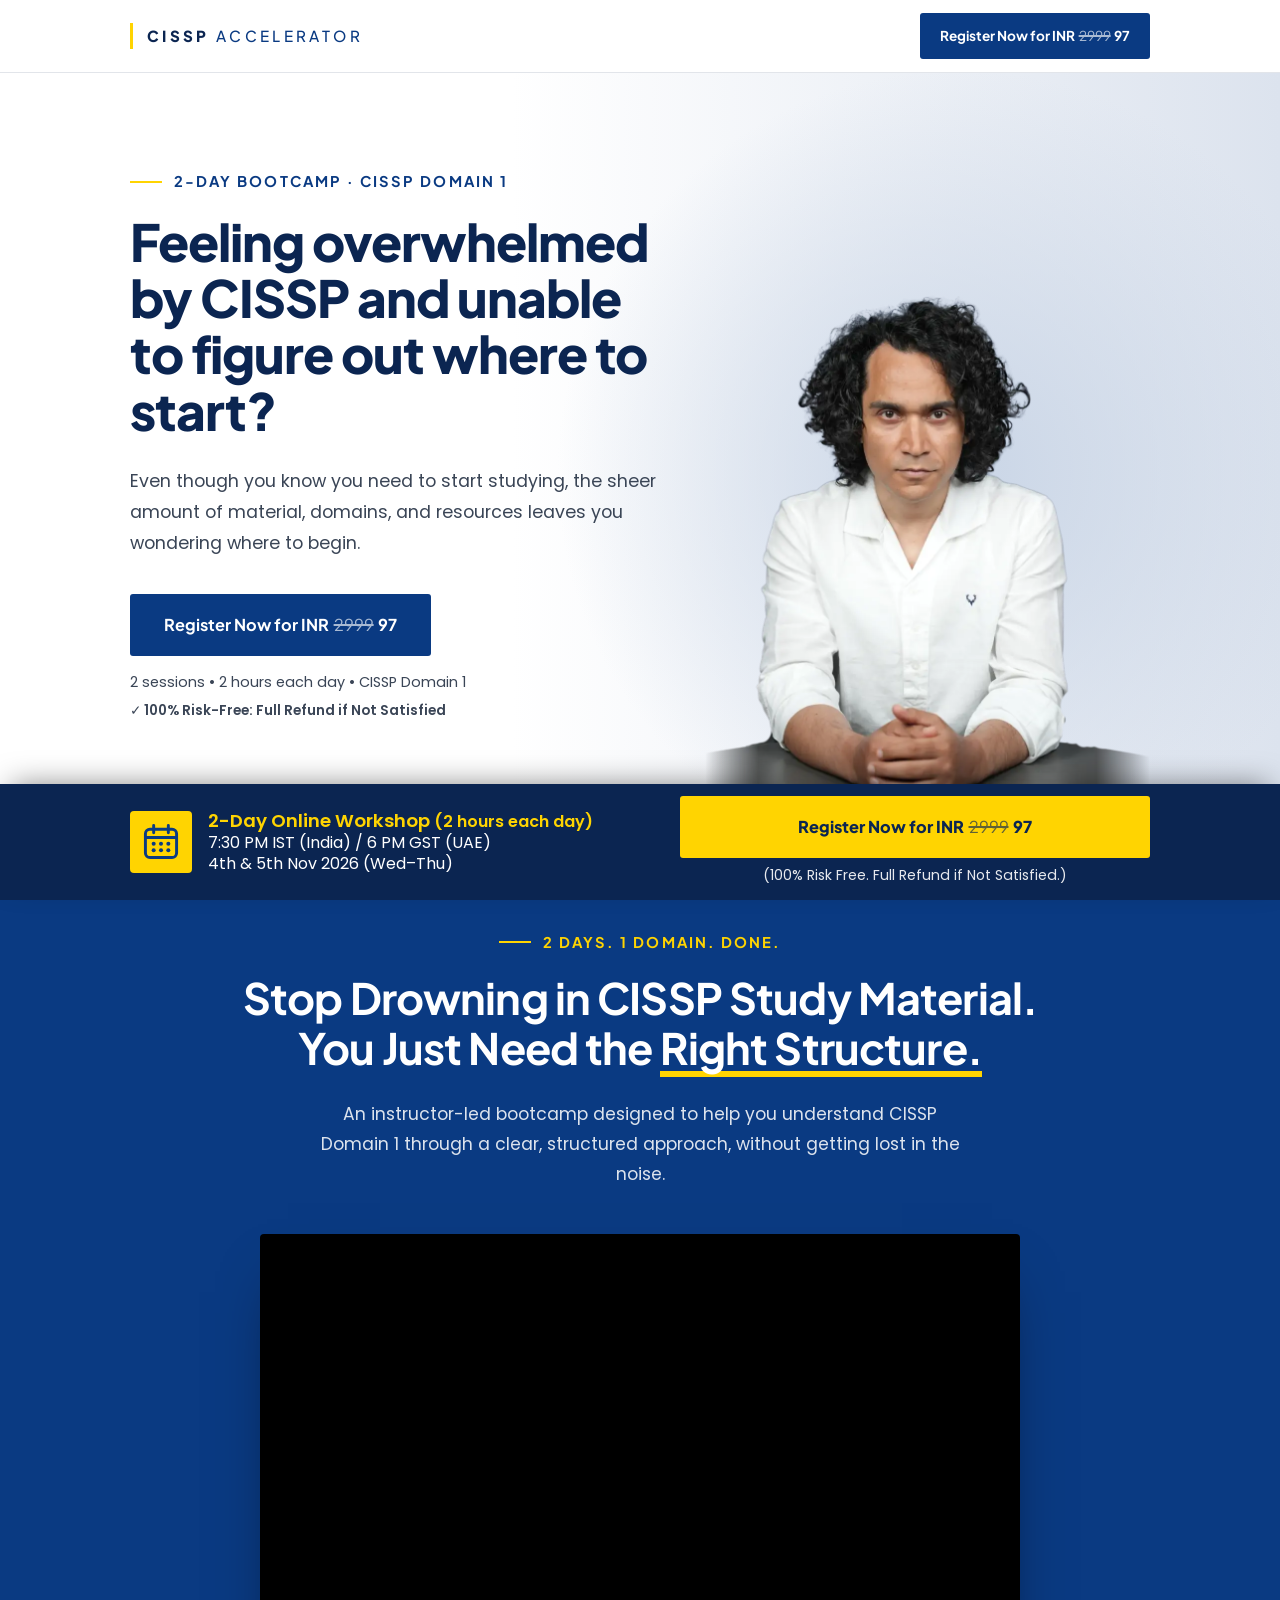
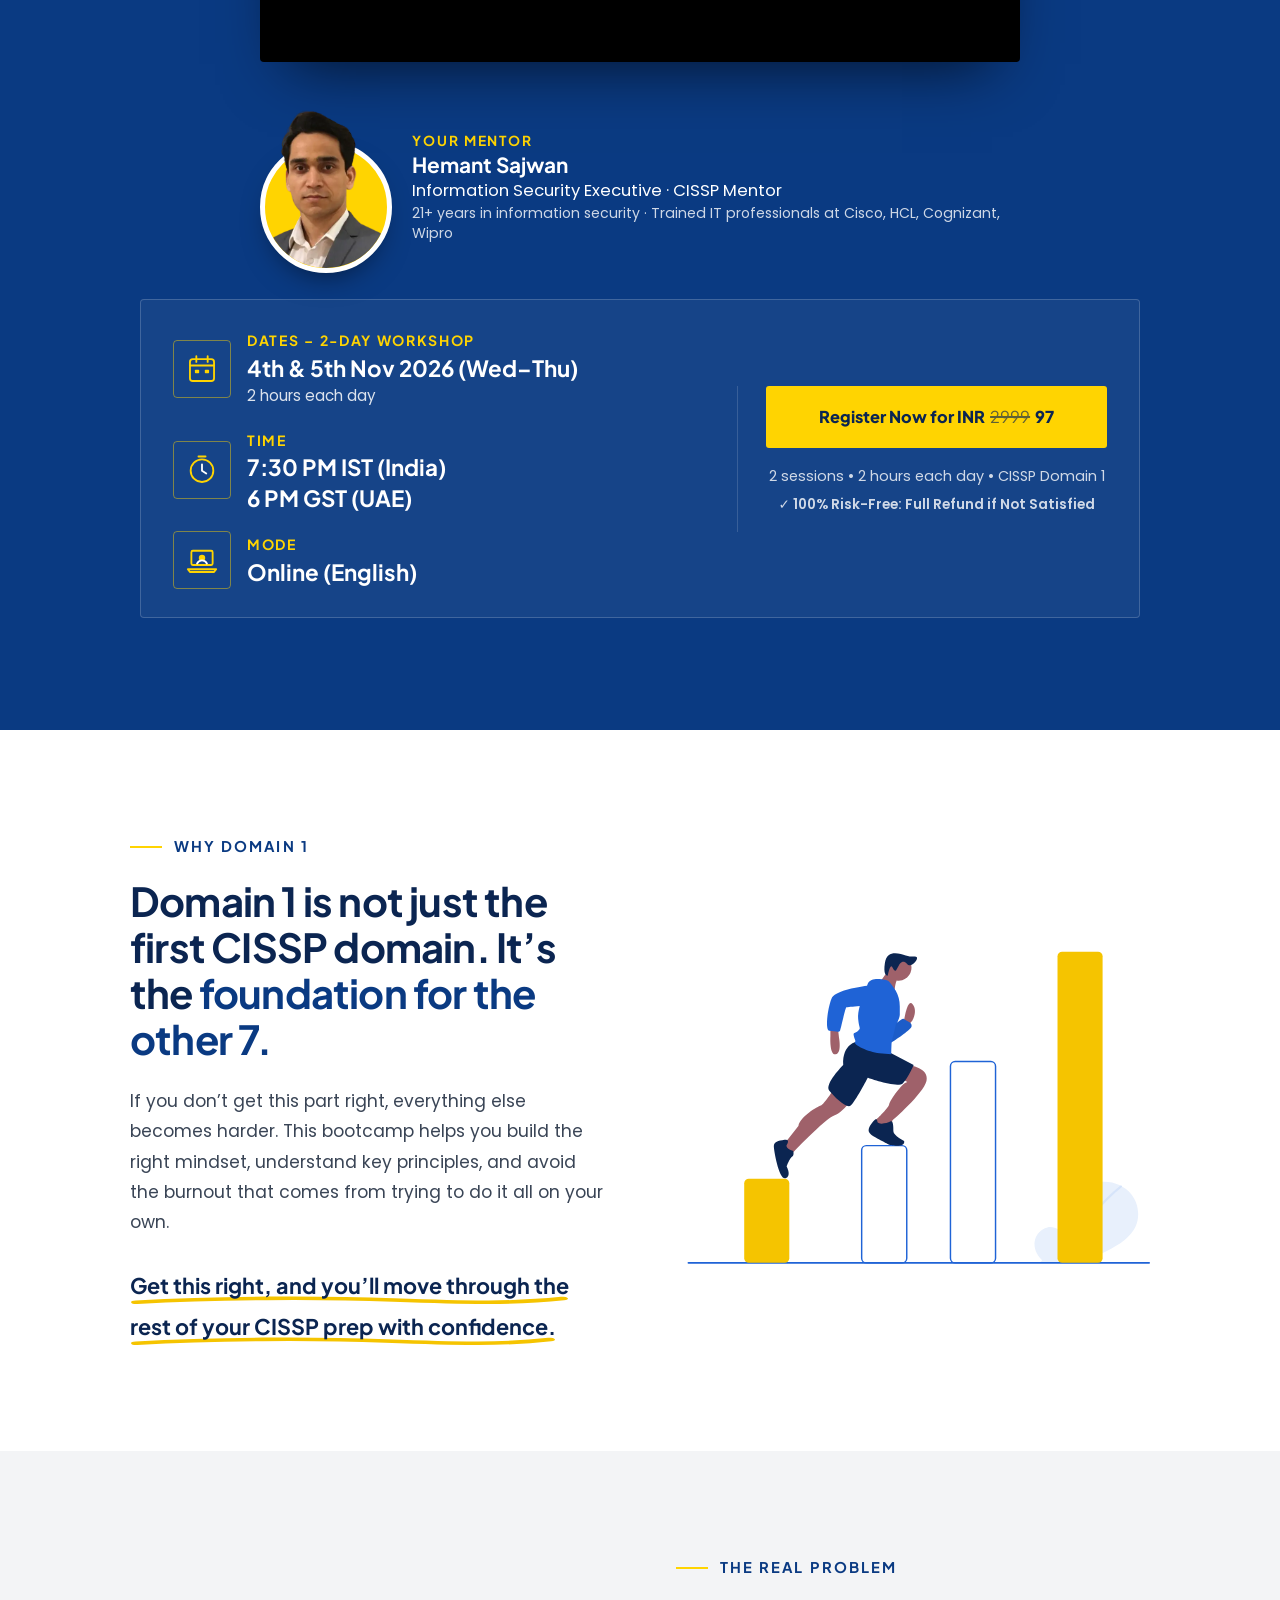
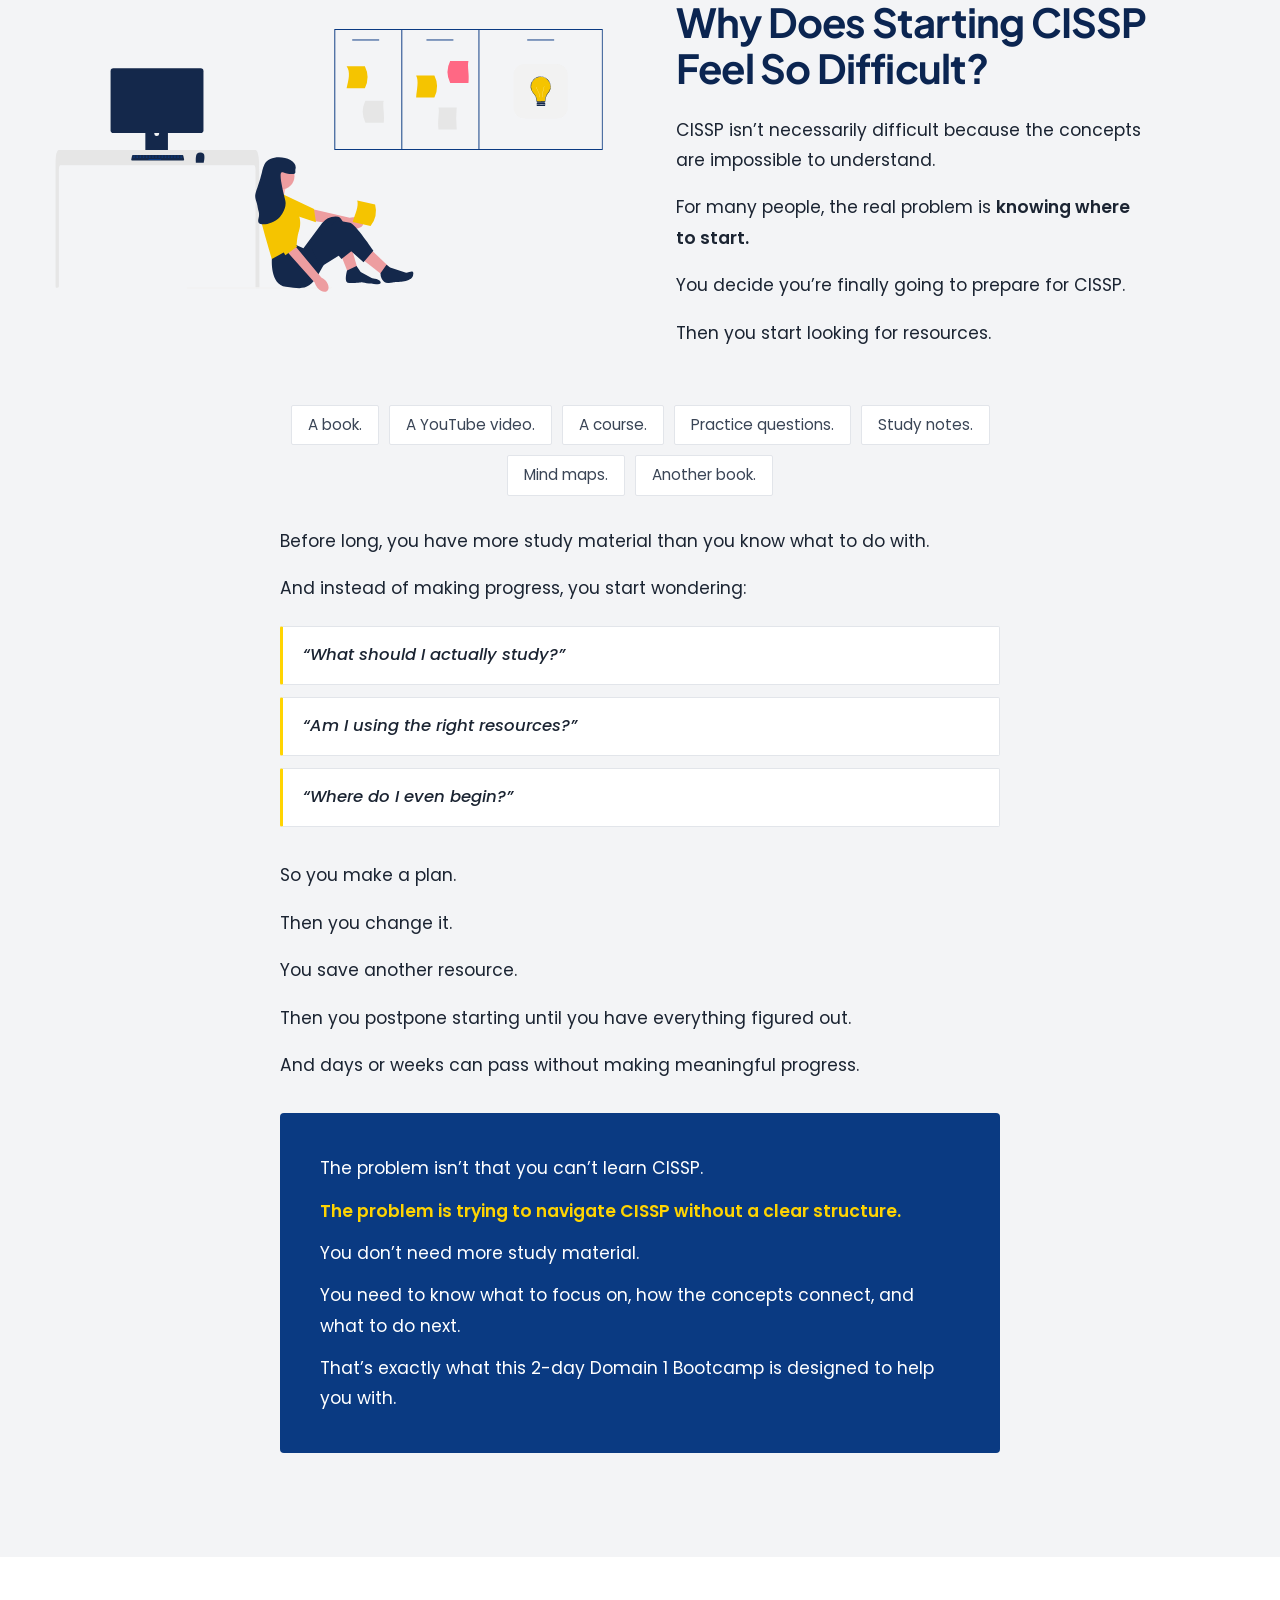
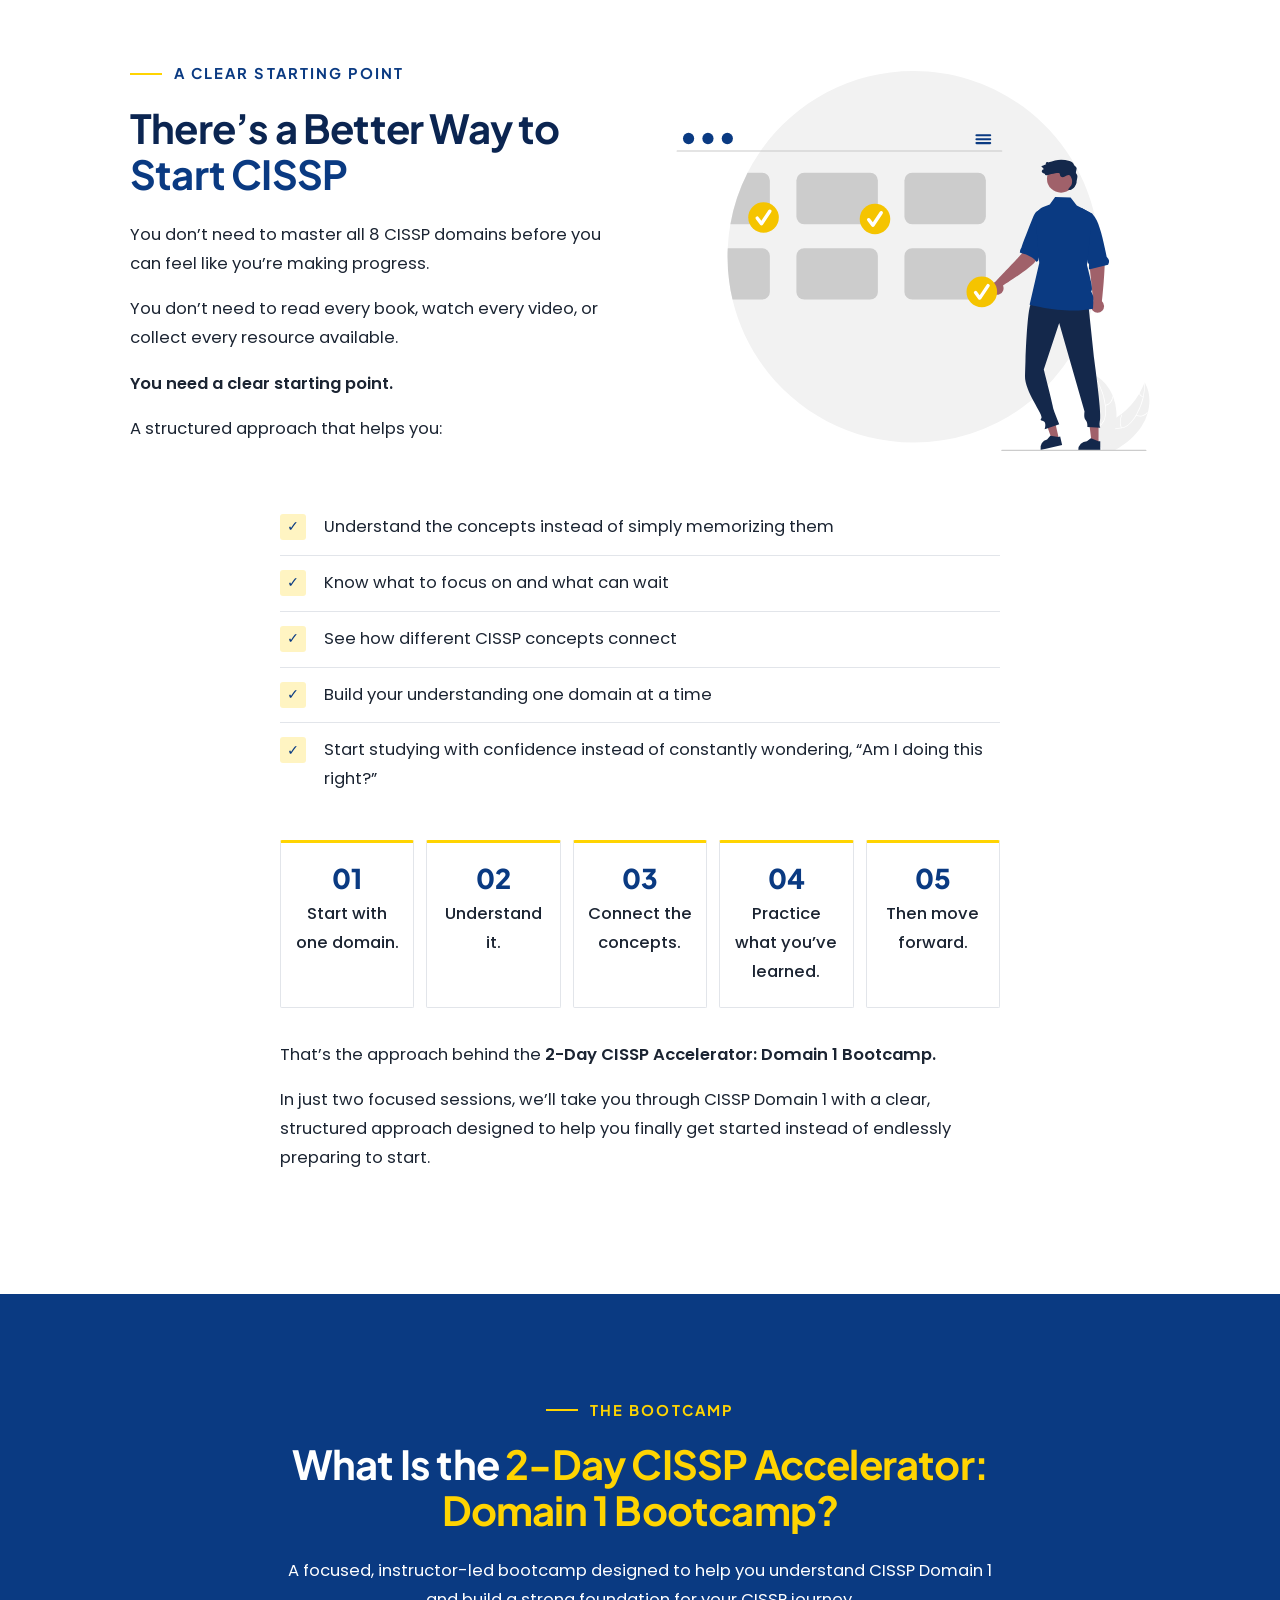
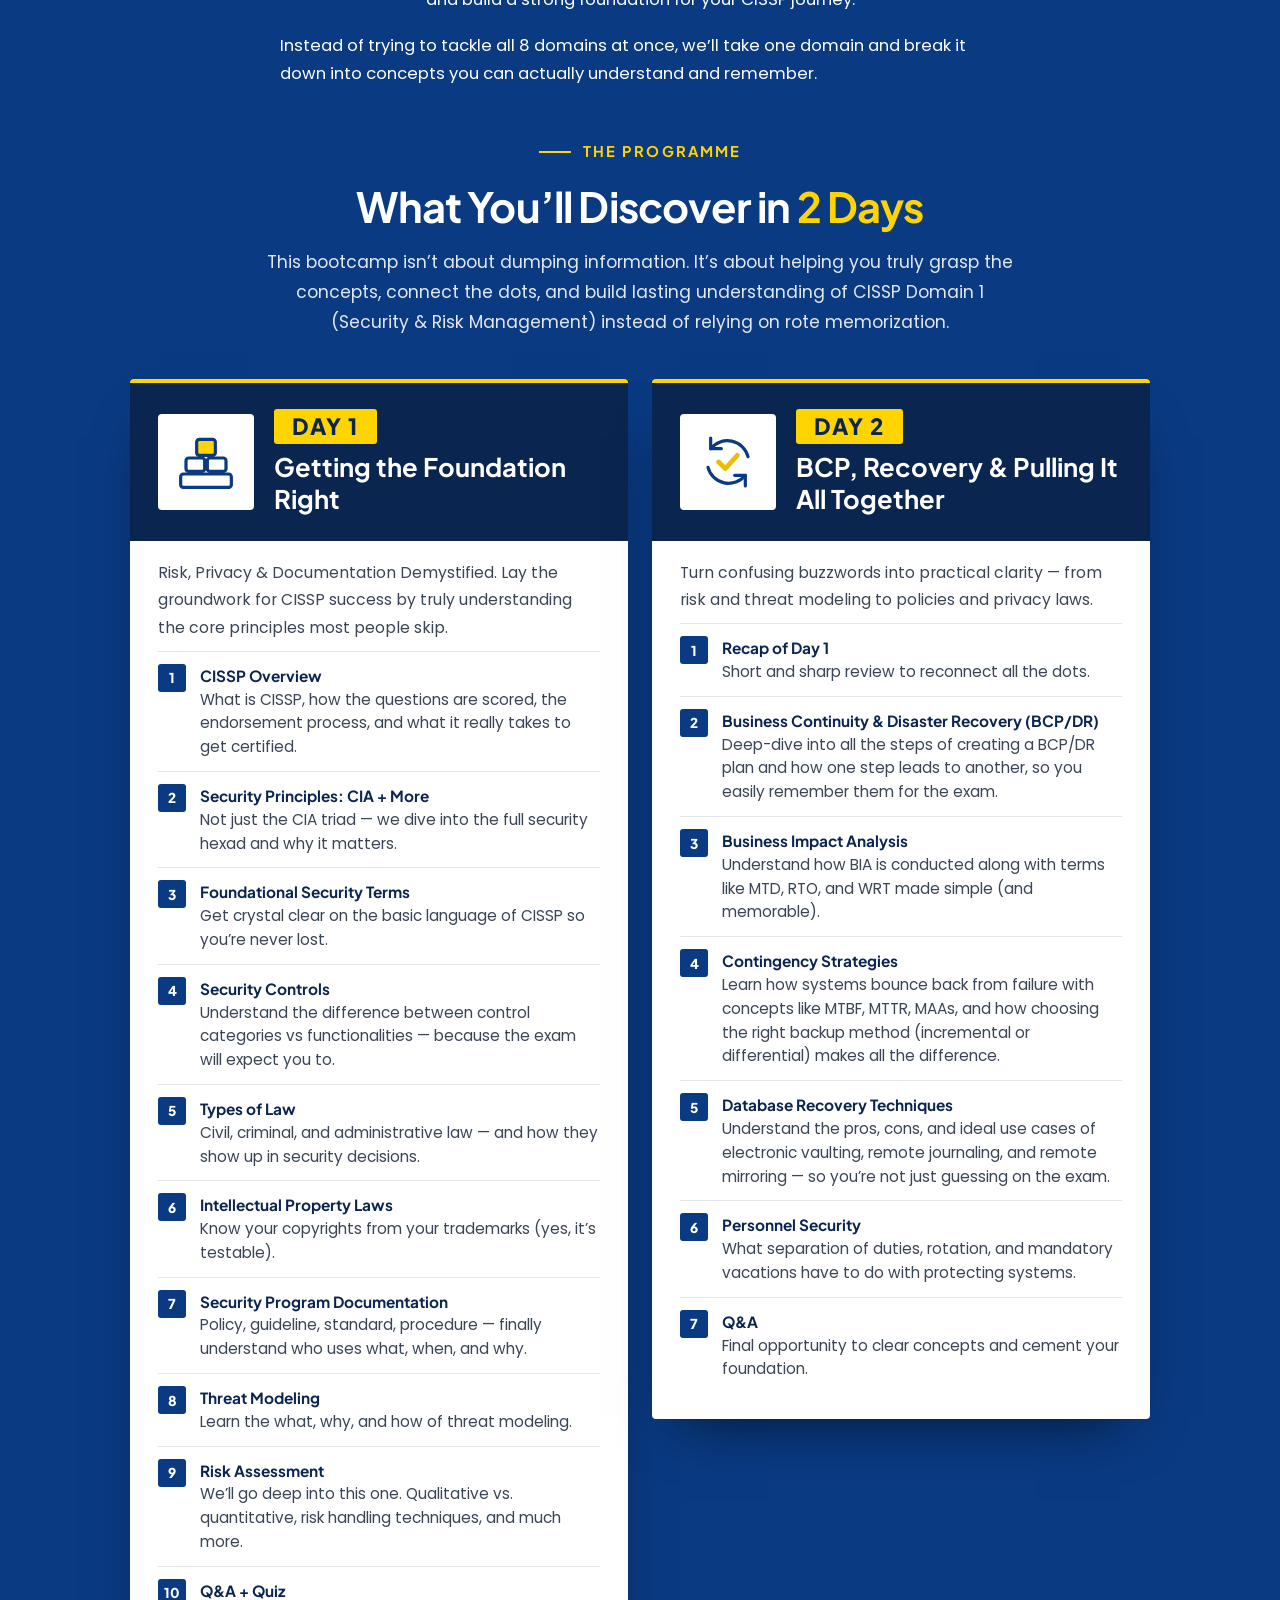
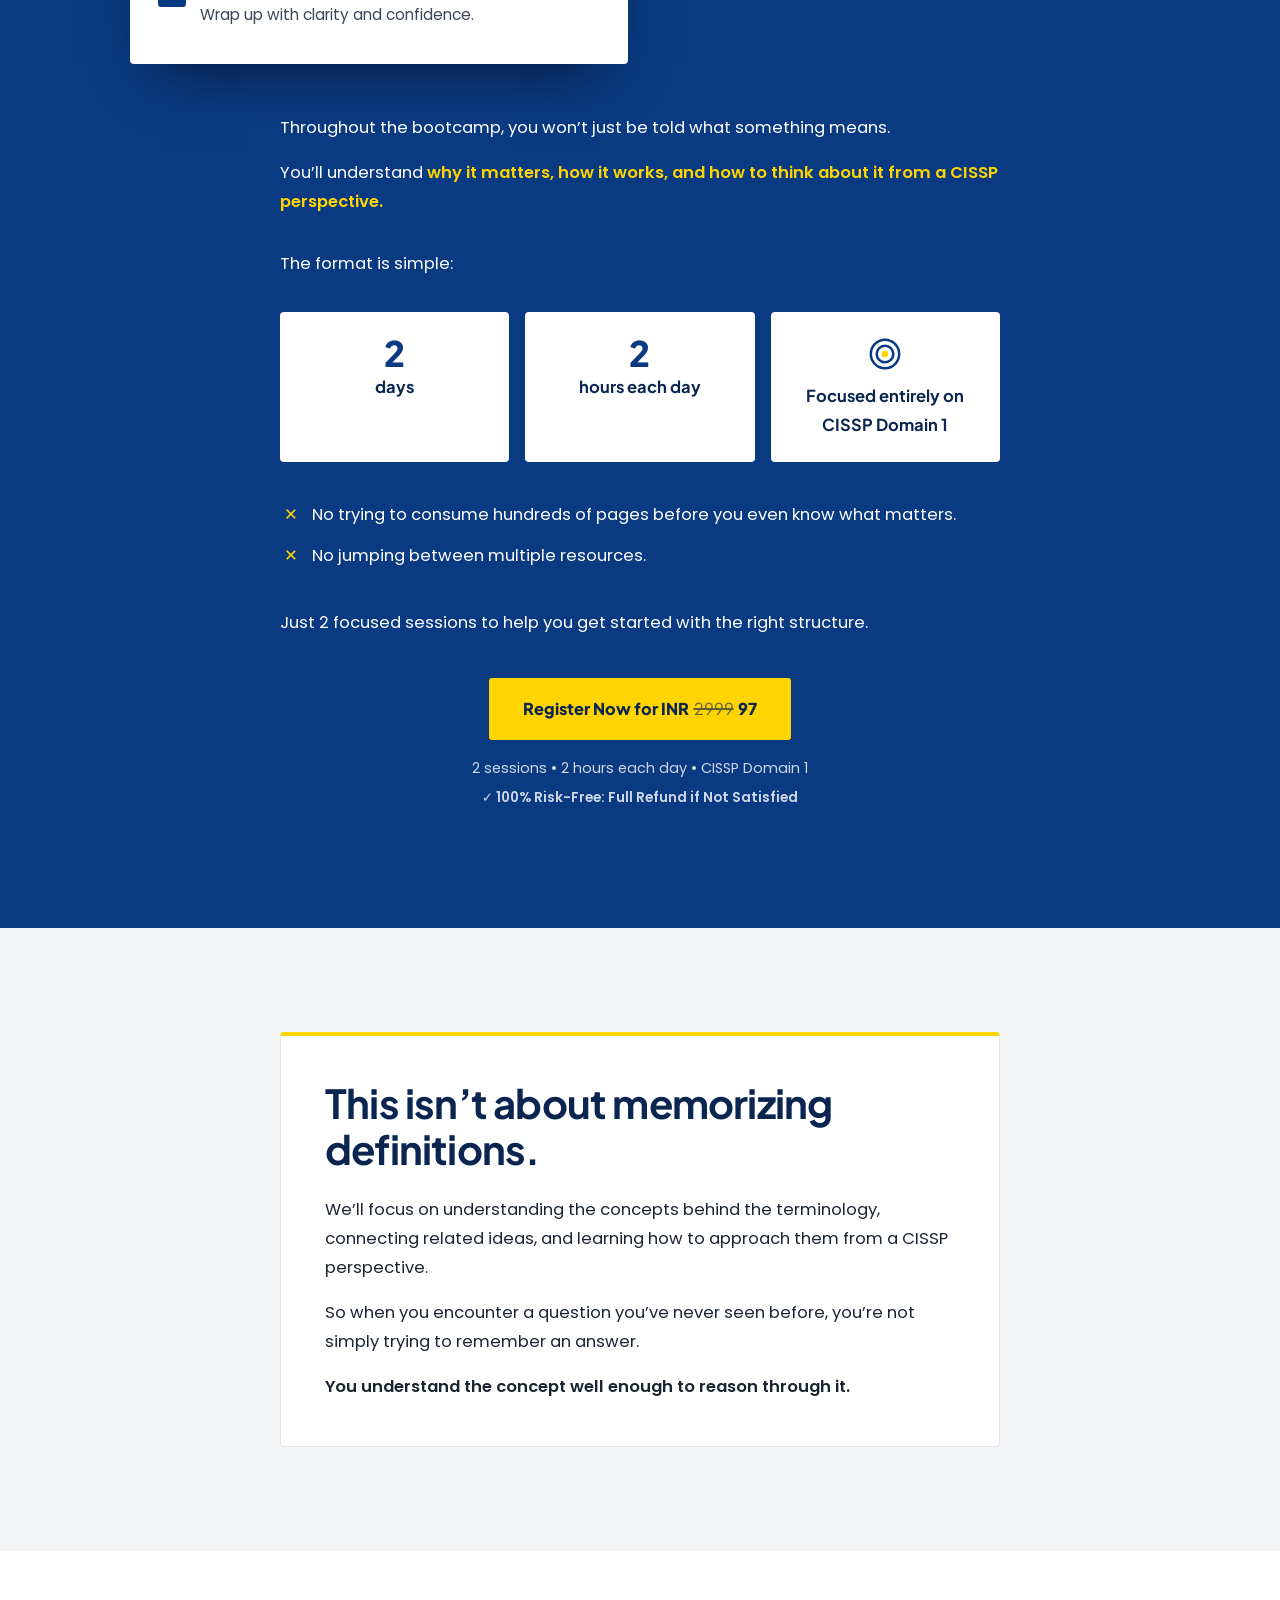
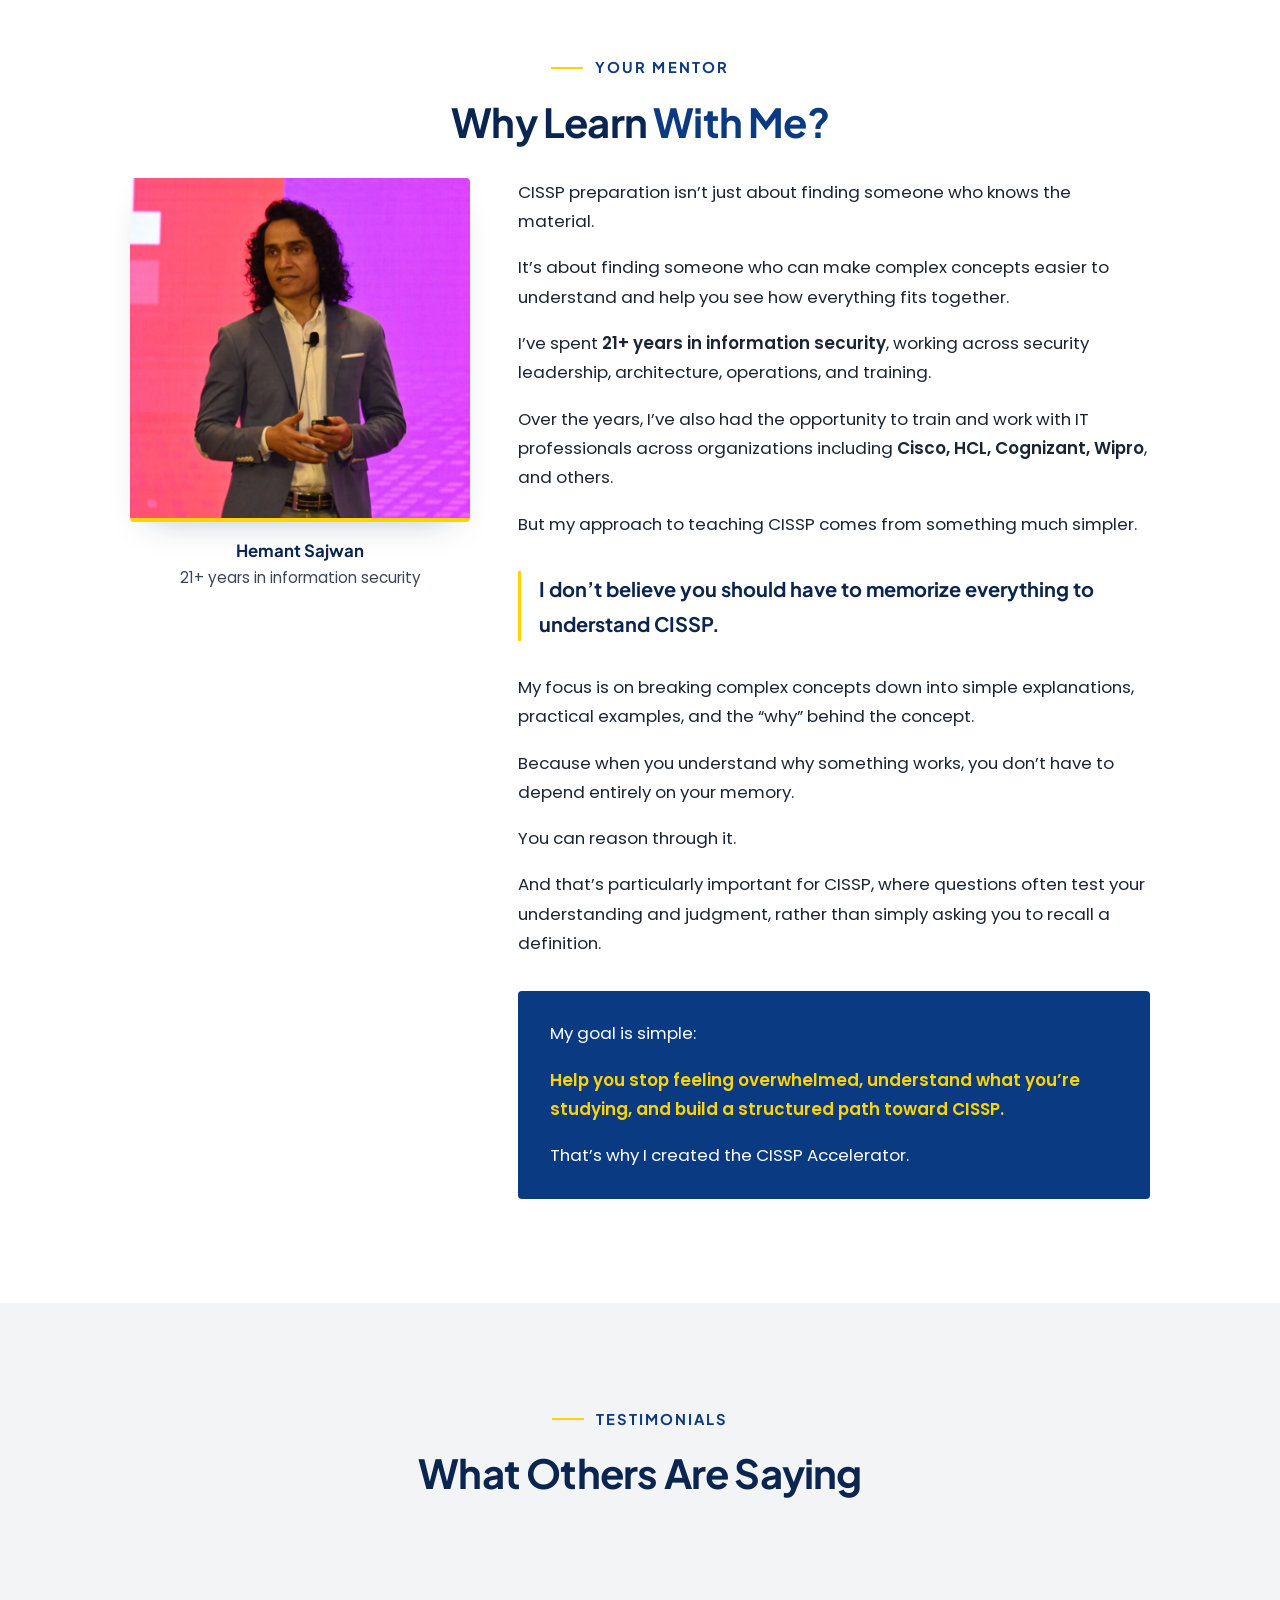
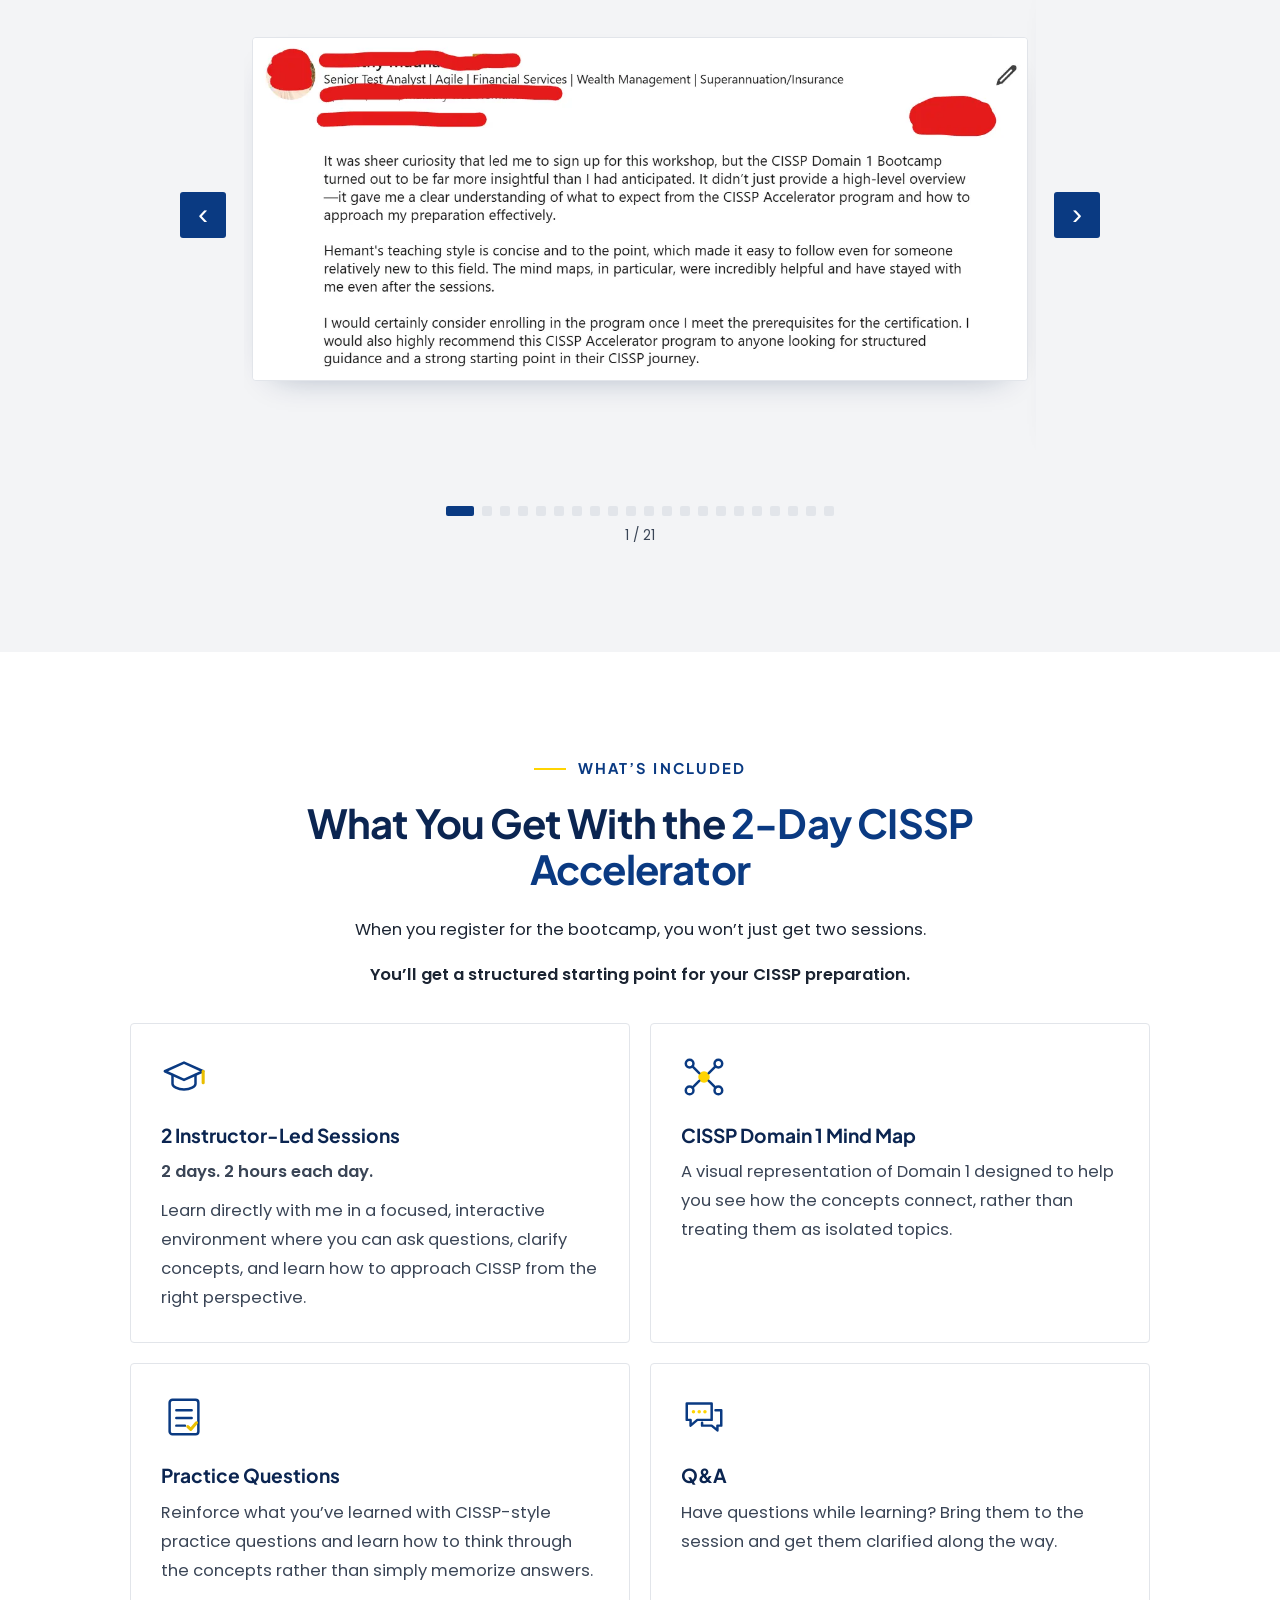
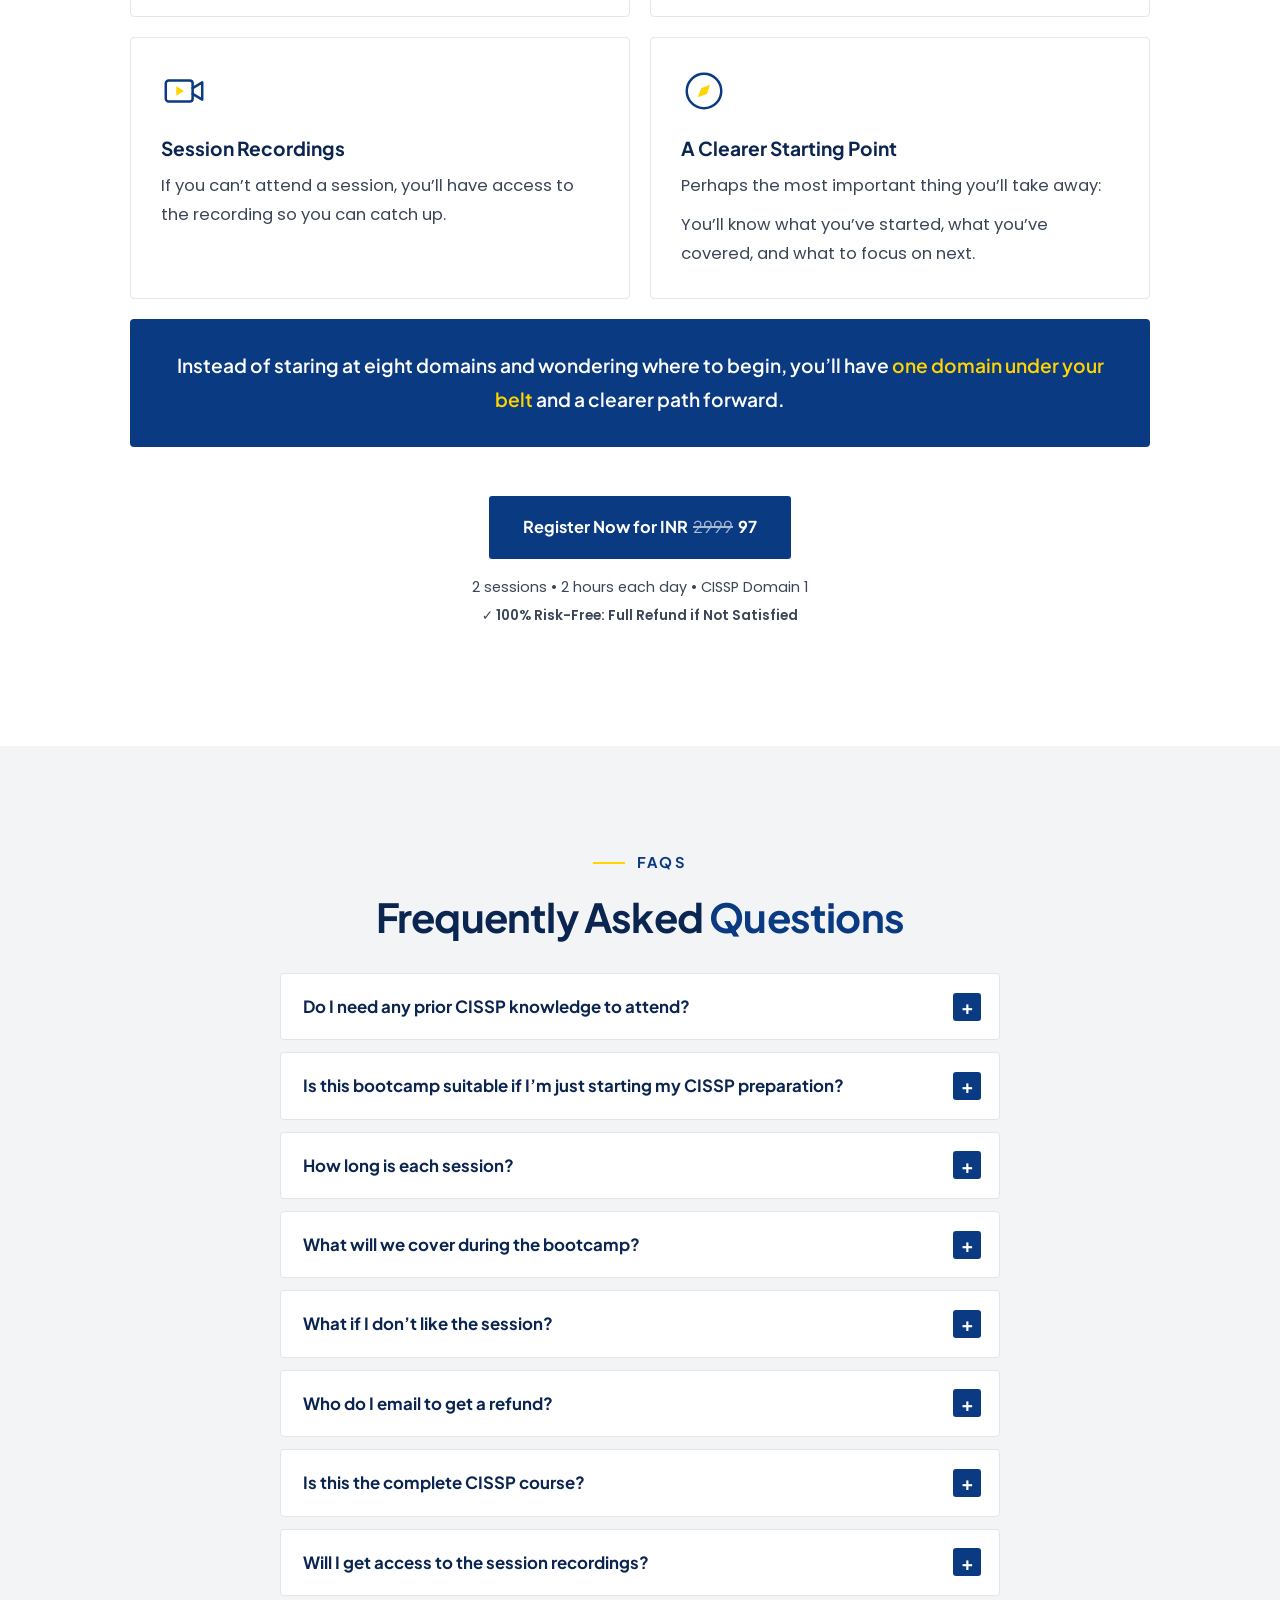
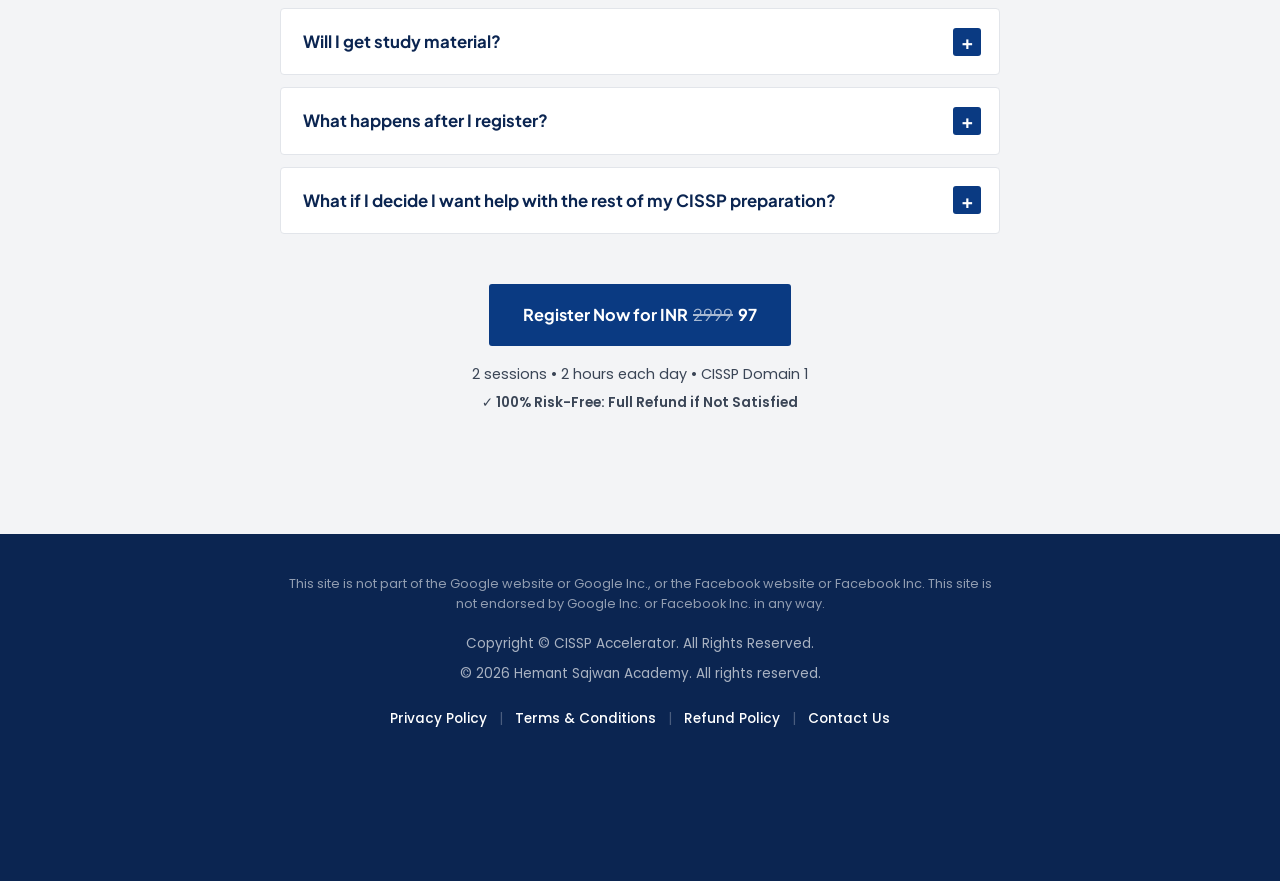
==== commit 3d610d5c: "Prepare launch layout: paid page at /, old pages in /old/, /free and /free-bootcamp forward to /fvm/" ====
--- a/index.html
+++ b/index.html
@@ -1,493 +1,643 @@
 <!DOCTYPE html>
 <html lang="en">
 <head>
-  <meta charset="UTF-8" />
-  <meta name="viewport" content="width=device-width, initial-scale=1.0" />
-  <title>CISSP Accelerator — 2-Day Live Domain 1 Bootcamp | Hemant Sajwan</title>
-  <meta name="description" content="A 2-Day Live CISSP Accelerator — Domain 1 Bootcamp with Hemant Sajwan. Build a solid foundation in Security & Risk Management and unlock your CISSP success path. 100% risk-free." />
-
-  <!-- Open Graph -->
-  <meta property="og:title" content="2-Day Live CISSP Accelerator — Domain 1 Bootcamp" />
-  <meta property="og:description" content="2 days. 1 Domain. Done. Build real understanding of CISSP Domain 1 with 20+ year mentor Hemant Sajwan." />
-  <meta property="og:type" content="website" />
-  <meta property="og:image" content="https://storage.files-vault.com/landing_pages/50524/c0788b22a4d80f772fb329e3f18c42be-c0788b22a4d80f772fb329e3f18c42be-profileLP.webp" />
-
-  <link rel="preconnect" href="https://fonts.googleapis.com" />
-  <link rel="preconnect" href="https://fonts.gstatic.com" crossorigin />
-  <link href="https://fonts.googleapis.com/css2?family=Plus+Jakarta+Sans:wght@400;500;600;700;800&family=Inter:wght@400;500;600;700&display=swap" rel="stylesheet" />
-  <link rel="stylesheet" href="styles.css" />
+<meta charset="UTF-8" />
+<meta name="viewport" content="width=device-width, initial-scale=1.0" />
+<title>2-Day CISSP Accelerator: Domain 1 Bootcamp | Hemant Sajwan</title>
+<meta name="description" content="2 days. 1 domain. Done. An instructor-led bootcamp to help you understand CISSP Domain 1 through a clear, structured approach." />
+<link rel="preconnect" href="https://fonts.googleapis.com" />
+<link rel="preconnect" href="https://fonts.gstatic.com" crossorigin />
+<link href="https://fonts.googleapis.com/css2?family=Plus+Jakarta+Sans:wght@500;600;700;800&family=Poppins:wght@400;500;600;700;800&display=swap" rel="stylesheet" />
+<link rel="stylesheet" href="bootcamp.css" />
+<link rel="stylesheet" href="bootcamp-v2.css" /><!-- new look -->
+
+<!--
+  ================================================================
+  EDIT EACH WEEK: bootcamp dates, time(s) and mode
+  ----------------------------------------------------------------
+  Change the text between the quotes and save. The box under the
+  video and the bar fixed to the bottom of the screen both update.
+  For more than one time, add another "..." inside the [ ] brackets,
+  separated by a comma.
+  ================================================================
+-->
+<script>
+  window.BOOTCAMP = {
+    dates: "4th & 5th Nov 2026 (Wed–Thu)",
+    times: ["7:30 PM IST (India)", "6 PM GST (UAE)"],
+    mode:  "Online (English)"
+  };
+</script>
+
+<!--
+  ================================================================
+  PAYMENT LINK: every "Register Now" button on this page goes here
+  ================================================================
+-->
+<script>
+  window.PAYMENT_URL = "https://pages.razorpay.com/cisspaccelerator";
+</script>
+<!-- Google Tag Manager (same container as cisspaccelerator.com) -->
+<script>(function(w,d,s,l,i){w[l]=w[l]||[];w[l].push({'gtm.start':
+new Date().getTime(),event:'gtm.js'});var f=d.getElementsByTagName(s)[0],
+j=d.createElement(s),dl=l!='dataLayer'?'&l='+l:'';j.async=true;j.src=
+'https://www.googletagmanager.com/gtm.js?id='+i+dl;f.parentNode.insertBefore(j,f);
+})(window,document,'script','dataLayer','GTM-PLBDLMDQ');</script>
+<!-- End Google Tag Manager -->
+
+<!-- Meta (Facebook) Pixel: page view (same as the live cisspaccelerator.com pages) -->
+<script>
+  !function(f,b,e,v,n,t,s)
+  {if(f.fbq)return;n=f.fbq=function(){n.callMethod?
+  n.callMethod.apply(n,arguments):n.queue.push(arguments)};
+  if(!f._fbq)f._fbq=n;n.push=n;n.loaded=!0;n.version='2.0';
+  n.queue=[];t=b.createElement(e);t.async=!0;
+  t.src=v;s=b.getElementsByTagName(e)[0];
+  s.parentNode.insertBefore(t,s)}(window, document,'script',
+  'https://connect.facebook.net/en_US/fbevents.js');
+  fbq('init', '705271661052180');
+  fbq('track', 'PageView');
+</script>
+<noscript><img height="1" width="1" style="display:none" alt="" src="https://www.facebook.com/tr?id=705271661052180&amp;ev=PageView&amp;noscript=1" /></noscript>
+<!-- End Meta Pixel -->
 </head>
-<body>
-
-  <!-- ============ 1 · ANNOUNCEMENT / LIMITED-SEAT BAR ============ -->
-  <div class="announce" id="announce">
-    <div class="container announce-inner">
-      <span class="announce-pulse" aria-hidden="true"></span>
-      <p><strong>Limited seats</strong> · Live on <strong>23–24 Sep 2026</strong> · 2-Day CISSP Domain 1 Bootcamp</p>
-      <a href="#offer" class="announce-cta" data-register>Grab your seat →</a>
-    </div>
-  </div>
-
-  <!-- ============ HEADER ============ -->
-  <header class="site-header" id="siteHeader">
-    <div class="container header-inner">
-      <a href="#top" class="brand">
-        <span class="brand-mark" aria-hidden="true">🔐</span>
-        <span class="brand-text">CISSP <strong>Accelerator</strong></span>
-      </a>
-      <nav class="header-nav" aria-label="Primary">
-        <a href="#curriculum">Curriculum</a>
-        <a href="#mentor">Mentor</a>
-        <a href="#testimonials">Reviews</a>
-        <a href="#faq">FAQ</a>
-      </nav>
-      <a href="#offer" class="btn btn-primary btn-sm header-cta" data-register>Register Now</a>
-    </div>
-  </header>
-
-  <!-- ============ 2 · HERO ============ -->
-  <section class="hero" id="top">
-    <div class="hero-glow" aria-hidden="true"></div>
-    <div class="container hero-inner">
-      <span class="eyebrow reveal"><span class="lock" aria-hidden="true">🔐</span> Hemant Sajwan Presents</span>
-      <p class="hero-kicker reveal">2-Day Live CISSP Accelerator · Domain 1 Bootcamp</p>
-      <h1 class="hero-title reveal">
-        This isn't about <span class="grad">Domain 1</span>.<br />
-        It's about unlocking your <span class="grad">CISSP success path</span>.
-      </h1>
-      <p class="hero-sub reveal">
-        <strong>2 days. 1 Domain. Done.</strong> Whether you're moving up in your InfoSec career or
-        transitioning into cybersecurity, this is the foundation you need to clear CISSP in under 6 months.
-      </p>
-
-      <div class="hero-cta-row reveal">
-        <a href="#offer" class="btn btn-primary btn-lg" data-register>
-          Register Now for <span class="price-strike">₹2999</span> <span class="price-now">₹97</span>
-        </a>
-        <p class="risk-note">✔ 100% Risk-Free · Full refund if not satisfied</p>
-      </div>
-
-      <ul class="hero-trust reveal">
-        <li><strong>20+</strong> years mentoring</li>
-        <li><strong>160+</strong> countries recognise CISSP</li>
-        <li><strong>+25%</strong> higher average pay</li>
-        <li><strong>Live</strong> on Zoom · English</li>
+<body class="v2">
+<!-- Google Tag Manager (noscript) -->
+<noscript><iframe src="https://www.googletagmanager.com/ns.html?id=GTM-PLBDLMDQ" height="0" width="0" style="display:none;visibility:hidden"></iframe></noscript>
+<!-- End Google Tag Manager (noscript) -->
+
+<!-- ===== TOP BAR ===== -->
+<nav class="topbar">
+  <div class="container">
+    <a class="brand" href="#">CISSP <span>Accelerator</span></a>
+    <a class="cta" data-register href="https://pages.razorpay.com/cisspaccelerator">Register Now for <span class="price">INR <s>2999</s> 97</span></a>
+  </div>
+</nav>
+
+<!-- ===== HERO ===== -->
+<header class="hero">
+  <div class="container hero-grid">
+    <div class="hero-copy">
+      <p class="eyebrow">2-day bootcamp · CISSP Domain 1</p>
+      <h1 class="hero-headline">Feeling overwhelmed by CISSP and unable to figure out where to start?</h1>
+      <p class="hero-sub">Even though you know you need to start studying, the sheer amount of material, domains, and resources leaves you wondering where to begin.</p>
+      <a class="cta" data-register href="https://pages.razorpay.com/cisspaccelerator">Register Now for <span class="price">INR <s>2999</s> 97</span></a>
+      <p class="cta-meta">2 sessions • 2 hours each day • <span class="nowrap">CISSP Domain 1</span><span class="cta-guarantee"><span class="nowrap">✓ 100% Risk-Free:</span> <span class="nowrap">Full Refund if Not Satisfied</span></span></p>
+    </div>
+    <figure class="hero-photo"><img src="images/hemant-hero.webp" alt="Hemant Sajwan, CISSP mentor" width="895" height="1100" fetchpriority="high" /></figure>
+  </div>
+</header>
+
+<!-- ===== NAVY BAND: second headline, video, mentor, bootcamp details ===== -->
+<section class="band">
+  <div class="container">
+    <p class="eyebrow">2 days. 1 domain. Done.</p>
+    <p class="band-title">Stop Drowning in CISSP Study Material.<br />You Just Need the <span class="gold-line">Right Structure.</span></p>
+    <p class="hero-desc">An instructor-led bootcamp designed to help you understand CISSP Domain 1 through a clear, structured approach, without getting lost in the noise.</p>
+
+    <!-- VIDEO: to use a different Vimeo video, replace the number 1146180123 below with the new video's number -->
+    <div class="video">
+      <iframe src="https://player.vimeo.com/video/1146180123?title=0&amp;byline=0&amp;portrait=0" title="CISSP Accelerator: Domain 1 Bootcamp video" allow="fullscreen; picture-in-picture" allowfullscreen></iframe>
+    </div>
+
+    <!-- Mentor strip: headshot + name, just above the bootcamp details -->
+    <div class="mentor-strip">
+      <!-- pop-out headshot: gold circle with white ring; head rises above the circle -->
+      <div class="headshot">
+        <div class="headshot-clip">
+          <img src="images/hemant-headshot.webp" alt="Hemant Sajwan, CISSP mentor" width="443" height="450" />
+        </div>
+      </div>
+      <div class="mentor-strip-text">
+        <span class="mentor-strip-label">Your mentor</span>
+        <strong>Hemant Sajwan</strong>
+        <span>Information Security Executive · CISSP Mentor</span>
+        <span class="mentor-strip-meta">21+ years in information security · Trained IT professionals at Cisco, HCL, Cognizant, Wipro</span>
+      </div>
+    </div>
+
+    <!-- Bootcamp details (filled in from the EDIT EACH WEEK block at the top) -->
+    <div class="event-panel">
+      <div class="event-details">
+        <div class="event-item">
+          <svg class="event-icon" viewBox="0 0 48 48" aria-hidden="true"><rect x="7" y="10" width="34" height="31" rx="4"/><path d="M7 19h34M16 6v8M32 6v8"/><rect class="dot" x="14" y="25" width="6" height="5" rx="1"/><rect class="dot" x="28" y="25" width="6" height="5" rx="1"/></svg>
+          <div>
+            <span class="event-k">Dates – 2-Day Workshop</span>
+            <span class="event-v" data-bootcamp="dates">4th &amp; 5th Nov 2026 (Wed–Thu)</span>
+            <span class="event-note">2 hours each day</span>
+          </div>
+        </div>
+        <div class="event-item">
+          <svg class="event-icon" viewBox="0 0 48 48" aria-hidden="true"><circle cx="24" cy="25" r="16"/><path class="hand" d="M24 16v9l6 4"/><path d="M19 5h10"/></svg>
+          <div>
+            <span class="event-k">Time</span>
+            <span class="event-v" data-bootcamp="times">7:30 PM IST (India)<br />6 PM GST (UAE)</span>
+          </div>
+        </div>
+        <div class="event-item">
+          <svg class="event-icon" viewBox="0 0 48 48" aria-hidden="true"><rect x="9" y="11" width="30" height="20" rx="2"/><path d="M4 37h40l-3 4H7z"/><circle class="dot" cx="24" cy="21" r="4.5"/><path class="hand" d="M17 29c1.5-3 4-4.5 7-4.5s5.5 1.5 7 4.5"/></svg>
+          <div>
+            <span class="event-k">Mode</span>
+            <span class="event-v" data-bootcamp="mode">Online (English)</span>
+          </div>
+        </div>
+      </div>
+      <div class="event-action">
+        <a class="cta" data-register href="https://pages.razorpay.com/cisspaccelerator">Register Now for <span class="price">INR <s>2999</s> 97</span></a>
+        <p class="cta-meta">2 sessions • 2 hours each day • <span class="nowrap">CISSP Domain 1</span><span class="cta-guarantee"><span class="nowrap">✓ 100% Risk-Free:</span> <span class="nowrap">Full Refund if Not Satisfied</span></span></p>
+      </div>
+    </div>
+  </div>
+</section>
+
+<!-- ===== DOMAIN 1 IS THE FOUNDATION ===== -->
+<section class="section on-white foundation">
+  <div class="container split">
+    <div>
+      <p class="eyebrow">Why Domain 1</p>
+      <h2>Domain 1 is not just the first CISSP domain. It’s the <span class="blue-text">foundation for the other 7.</span></h2>
+      <p class="lead">If you don’t get this part right, everything else becomes harder. This bootcamp helps you build the right mindset, understand key principles, and avoid the burnout that comes from trying to do it all on your own.</p>
+      <p class="hand-line"><span class="hand-underline">Get this right, and you’ll move through the rest of your CISSP prep with confidence.</span></p>
+    </div>
+    <figure class="art"><img src="images/illustrations/stepping-up.svg" alt="" width="820" height="600" loading="lazy" /></figure>
+  </div>
+</section>
+
+<!-- ===== WHY DOES STARTING CISSP FEEL SO DIFFICULT? ===== -->
+<section class="section on-light">
+  <div class="container split reverse">
+    <div class="story">
+      <p class="eyebrow">The real problem</p>
+      <h2>Why Does Starting CISSP Feel So Difficult?</h2>
+      <p>CISSP isn’t necessarily difficult because the concepts are impossible to understand.</p>
+      <p>For many people, the real problem is <strong>knowing where to start.</strong></p>
+      <p>You decide you’re finally going to prepare for CISSP.</p>
+      <p>Then you start looking for resources.</p>
+    </div>
+    <figure class="art art-zoom"><img src="images/illustrations/sorting-thoughts.svg" alt="" width="800" height="383" loading="lazy" /></figure>
+  </div>
+  <div class="container narrow story">
+    <ul class="chips">
+      <li>A book.</li>
+      <li>A YouTube video.</li>
+      <li>A course.</li>
+      <li>Practice questions.</li>
+      <li>Study notes.</li>
+      <li>Mind maps.</li>
+      <li>Another book.</li>
+    </ul>
+
+    <p>Before long, you have more study material than you know what to do with.</p>
+    <p>And instead of making progress, you start wondering:</p>
+
+    <div class="thoughts">
+      <div class="thought">“What should I actually study?”</div>
+      <div class="thought">“Am I using the right resources?”</div>
+      <div class="thought">“Where do I even begin?”</div>
+    </div>
+
+    <p>So you make a plan.</p>
+    <p>Then you change it.</p>
+    <p>You save another resource.</p>
+    <p>Then you postpone starting until you have everything figured out.</p>
+    <p>And days or weeks can pass without making meaningful progress.</p>
+
+    <div class="punch">
+      <p>The problem isn’t that you can’t learn CISSP.</p>
+      <p><strong>The problem is trying to navigate CISSP without a clear structure.</strong></p>
+      <p>You don’t need more study material.</p>
+      <p>You need to know what to focus on, how the concepts connect, and what to do next.</p>
+      <p>That’s exactly what this 2-day Domain 1 Bootcamp is designed to help you with.</p>
+    </div>
+  </div>
+</section>
+
+<!-- ===== THERE'S A BETTER WAY ===== -->
+<section class="section on-white">
+  <div class="container split">
+    <div>
+      <p class="eyebrow">A clear starting point</p>
+      <h2>There’s a Better Way to <span class="blue-text">Start CISSP</span></h2>
+      <p>You don’t need to master all 8 CISSP domains before you can feel like you’re making progress.</p>
+      <p>You don’t need to read every book, watch every video, or collect every resource available.</p>
+      <p><strong>You need a clear starting point.</strong></p>
+      <p>A structured approach that helps you:</p>
+    </div>
+    <figure class="art"><img src="images/illustrations/checking-boxes.svg" alt="" width="921" height="740" loading="lazy" /></figure>
+  </div>
+  <div class="container narrow">
+    <ul class="checks">
+      <li>Understand the concepts instead of simply memorizing them</li>
+      <li>Know what to focus on and what can wait</li>
+      <li>See how different CISSP concepts connect</li>
+      <li>Build your understanding one domain at a time</li>
+      <li>Start studying with confidence instead of constantly wondering, “Am I doing this right?”</li>
+    </ul>
+
+    <ol class="steps">
+      <li>Start with one domain.</li>
+      <li>Understand it.</li>
+      <li>Connect the concepts.</li>
+      <li>Practice what you’ve learned.</li>
+      <li>Then move forward.</li>
+    </ol>
+
+    <p>That’s the approach behind the <strong>2-Day CISSP Accelerator: Domain 1 Bootcamp.</strong></p>
+    <p>In just two focused sessions, we’ll take you through CISSP Domain 1 with a clear, structured approach designed to help you finally get started instead of endlessly preparing to start.</p>
+  </div>
+</section>
+
+<!-- ===== WHAT IS THE BOOTCAMP? ===== -->
+<section class="section on-blue">
+  <div class="container narrow">
+    <p class="eyebrow center-eyebrow">The bootcamp</p>
+    <h2 class="center">What Is the <span class="gold-text">2-Day CISSP Accelerator: Domain 1 Bootcamp?</span></h2>
+
+    <p class="center">A focused, instructor-led bootcamp designed to help you understand CISSP Domain 1 and build a strong foundation for your CISSP journey.</p>
+    <p>Instead of trying to tackle all 8 domains at once, we’ll take one domain and break it down into concepts you can actually understand and remember.</p>
+  </div>
+
+  <!-- What you'll discover: Day 1 and Day 2 programme -->
+  <div class="container discover">
+    <p class="eyebrow center-eyebrow">The programme</p>
+    <h2 class="center discover-title">What You’ll Discover in <span class="gold-text">2 Days</span></h2>
+    <p class="center discover-sub">This bootcamp isn’t about dumping information. It’s about helping you truly grasp the concepts, connect the dots, and build lasting understanding of CISSP Domain 1 (Security &amp; Risk Management) instead of relying on rote memorization.</p>
+
+    <div class="day-cards">
+      <article class="day-card">
+        <header>
+          <svg class="day-icon" viewBox="0 0 48 48" aria-hidden="true"><rect x="5" y="33" width="38" height="10" rx="2"/><rect x="9" y="21" width="14" height="10" rx="2"/><rect x="25" y="21" width="14" height="10" rx="2"/><rect class="accent" x="17" y="7" width="14" height="12" rx="2"/></svg>
+          <div>
+            <span class="day-badge">Day 1</span>
+            <h3>Getting the Foundation Right</h3>
+          </div>
+        </header>
+        <p class="day-intro">Risk, Privacy &amp; Documentation Demystified. Lay the groundwork for CISSP success by truly understanding the core principles most people skip.</p>
+        <ol class="day-topics">
+            <li><strong>CISSP Overview</strong><span>What is CISSP, how the questions are scored, the endorsement process, and what it really takes to get certified.</span></li>
+            <li><strong>Security Principles: CIA + More</strong><span>Not just the CIA triad — we dive into the full security hexad and why it matters.</span></li>
+            <li><strong>Foundational Security Terms</strong><span>Get crystal clear on the basic language of CISSP so you’re never lost.</span></li>
+            <li><strong>Security Controls</strong><span>Understand the difference between control categories vs functionalities — because the exam will expect you to.</span></li>
+            <li><strong>Types of Law</strong><span>Civil, criminal, and administrative law — and how they show up in security decisions.</span></li>
+            <li><strong>Intellectual Property Laws</strong><span>Know your copyrights from your trademarks (yes, it’s testable).</span></li>
+            <li><strong>Security Program Documentation</strong><span>Policy, guideline, standard, procedure — finally understand who uses what, when, and why.</span></li>
+            <li><strong>Threat Modeling</strong><span>Learn the what, why, and how of threat modeling.</span></li>
+            <li><strong>Risk Assessment</strong><span>We’ll go deep into this one. Qualitative vs. quantitative, risk handling techniques, and much more.</span></li>
+            <li><strong>Q&amp;A + Quiz</strong><span>Wrap up with clarity and confidence.</span></li>
+        </ol>
+      </article>
+
+      <article class="day-card">
+        <header>
+          <svg class="day-icon" viewBox="0 0 48 48" aria-hidden="true"><path d="M39 20a16 16 0 0 0-28-6"/><path d="M11 6v8h8"/><path d="M9 28a16 16 0 0 0 28 6"/><path d="M37 42v-8h-8"/><path class="accent-stroke" d="M17 24l5 5 9-10"/></svg>
+          <div>
+            <span class="day-badge">Day 2</span>
+            <h3>BCP, Recovery &amp; Pulling It All Together</h3>
+          </div>
+        </header>
+        <p class="day-intro">Turn confusing buzzwords into practical clarity — from risk and threat modeling to policies and privacy laws.</p>
+        <ol class="day-topics">
+            <li><strong>Recap of Day 1</strong><span>Short and sharp review to reconnect all the dots.</span></li>
+            <li><strong>Business Continuity &amp; Disaster Recovery (BCP/DR)</strong><span>Deep-dive into all the steps of creating a BCP/DR plan and how one step leads to another, so you easily remember them for the exam.</span></li>
+            <li><strong>Business Impact Analysis</strong><span>Understand how BIA is conducted along with terms like MTD, RTO, and WRT made simple (and memorable).</span></li>
+            <li><strong>Contingency Strategies</strong><span>Learn how systems bounce back from failure with concepts like MTBF, MTTR, MAAs, and how choosing the right backup method (incremental or differential) makes all the difference.</span></li>
+            <li><strong>Database Recovery Techniques</strong><span>Understand the pros, cons, and ideal use cases of electronic vaulting, remote journaling, and remote mirroring — so you’re not just guessing on the exam.</span></li>
+            <li><strong>Personnel Security</strong><span>What separation of duties, rotation, and mandatory vacations have to do with protecting systems.</span></li>
+            <li><strong>Q&amp;A</strong><span>Final opportunity to clear concepts and cement your foundation.</span></li>
+        </ol>
+      </article>
+    </div>
+  </div>
+
+  <div class="container narrow">
+
+    <p>Throughout the bootcamp, you won’t just be told what something means.</p>
+    <p>You’ll understand <strong class="gold-text">why it matters, how it works, and how to think about it from a CISSP perspective.</strong></p>
+
+    <p style="margin-top:2em">The format is simple:</p>
+    <div class="format">
+      <div><b>2</b>days</div>
+      <div><b>2</b>hours each day</div>
+      <div><svg class="format-icon" viewBox="0 0 48 48" aria-hidden="true"><circle cx="24" cy="24" r="17"/><circle cx="24" cy="24" r="10"/><circle class="accent" cx="24" cy="24" r="4"/></svg>Focused entirely on CISSP Domain 1</div>
+    </div>
+
+    <ul class="no-list">
+      <li>No trying to consume hundreds of pages before you even know what matters.</li>
+      <li>No jumping between multiple resources.</li>
+    </ul>
+    <p>Just 2 focused sessions to help you get started with the right structure.</p>
+
+    <div class="center" style="margin-top:2.4em">
+      <a class="cta" data-register href="https://pages.razorpay.com/cisspaccelerator">Register Now for <span class="price">INR <s>2999</s> 97</span></a>
+      <p class="cta-meta">2 sessions • 2 hours each day • <span class="nowrap">CISSP Domain 1</span><span class="cta-guarantee"><span class="nowrap">✓ 100% Risk-Free:</span> <span class="nowrap">Full Refund if Not Satisfied</span></span></p>
+    </div>
+  </div>
+</section>
+
+<!-- ===== THIS ISN'T ABOUT MEMORIZING ===== -->
+<section class="section on-light">
+  <div class="container narrow">
+    <div class="callout">
+      <h2>This isn’t about memorizing definitions.</h2>
+      <p>We’ll focus on understanding the concepts behind the terminology, connecting related ideas, and learning how to approach them from a CISSP perspective.</p>
+      <p>So when you encounter a question you’ve never seen before, you’re not simply trying to remember an answer.</p>
+      <p style="margin:0"><strong>You understand the concept well enough to reason through it.</strong></p>
+    </div>
+  </div>
+</section>
+
+<!-- ===== WHY LEARN WITH ME? ===== -->
+<section class="section on-white">
+  <div class="container mentor">
+    <p class="eyebrow center-eyebrow">Your mentor</p>
+    <h2 class="center">Why Learn <span class="blue-text">With Me?</span></h2>
+
+    <div class="mentor-grid">
+    <!-- To change the photo, replace images/hemant-sajwan.jpg with a new file of the same name -->
+    <figure class="mentor-photo">
+      <img src="images/hemant-sajwan.jpg" alt="Hemant Sajwan speaking on stage" width="720" height="720" loading="lazy" />
+      <figcaption><strong>Hemant Sajwan</strong><br />21+ years in information security</figcaption>
+    </figure>
+
+    <div class="mentor-text">
+    <p>CISSP preparation isn’t just about finding someone who knows the material.</p>
+    <p>It’s about finding someone who can make complex concepts easier to understand and help you see how everything fits together.</p>
+    <p>I’ve spent <strong>21+ years in information security</strong>, working across security leadership, architecture, operations, and training.</p>
+    <p>Over the years, I’ve also had the opportunity to train and work with IT professionals across organizations including <strong>Cisco, HCL, Cognizant, Wipro</strong>, and others.</p>
+    <p>But my approach to teaching CISSP comes from something much simpler.</p>
+
+    <p class="highlight">I don’t believe you should have to memorize everything to understand CISSP.</p>
+
+    <p>My focus is on breaking complex concepts down into simple explanations, practical examples, and the “why” behind the concept.</p>
+    <p>Because when you understand why something works, you don’t have to depend entirely on your memory.</p>
+    <p>You can reason through it.</p>
+    <p>And that’s particularly important for CISSP, where questions often test your understanding and judgment, rather than simply asking you to recall a definition.</p>
+
+    <div class="goal">
+      <p>My goal is simple:</p>
+      <p><strong>Help you stop feeling overwhelmed, understand what you’re studying, and build a structured path toward CISSP.</strong></p>
+      <p>That’s why I created the CISSP Accelerator.</p>
+    </div>
+    </div>
+    </div>
+  </div>
+</section>
+
+<!-- ===== WHAT OTHERS ARE SAYING =====
+     Testimonial carousel. Each <li> is one slide, shown in this order.
+     To add one: copy an <li> block, change the image number and the alt text.
+     The dots and the "1 / 5" counter update automatically.
+-->
+<section class="section on-light" id="testimonials">
+  <div class="container">
+    <p class="eyebrow center-eyebrow">Testimonials</p>
+    <h2 class="center">What Others Are Saying</h2>
+
+    <div class="carousel" data-carousel>
+      <button class="carousel-btn prev" type="button" aria-label="Previous testimonial">&#8249;</button>
+      <ul class="carousel-track">
+        <li class="slide"><img src="images/testimonials/01.webp" width="1242" height="549" loading="lazy"
+          alt="Senior Test Analyst: It was sheer curiosity that led me to sign up for this workshop, but the CISSP Domain 1 Bootcamp turned out to be far more insightful than I had anticipated. Hemant's teaching style is concise and to the point. The mind maps, in particular, were incredibly helpful. I would highly recommend this CISSP Accelerator program to anyone looking for structured guidance and a strong starting point in their CISSP journey." /></li>
+        <li class="slide"><img src="images/testimonials/02.webp" width="1252" height="766" loading="lazy"
+          alt="Feedback form: It was explained in detail, each terminology was explained; with your presentation even a lengthy course seemed manageable and doable. You take time to answer everyone's questions. I am getting much clarity about doing CISSP." /></li>
+        <li class="slide"><img src="images/testimonials/03.webp" width="1242" height="727" loading="lazy"
+          alt="Feedback form: It was clear and to the point. The explanation was concise and easy to understand. Within just 30 minutes of the first session, I was already grasping the topics and answering questions with ease. I feel more confident about taking the CISSP." /></li>
+        <li class="slide"><img src="images/testimonials/04.webp" width="1255" height="688" loading="lazy"
+          alt="Feedback form: You broke module 1 into easily consumable shorter definitions, easy to remember and refer to. When doing the quiz it felt like I got the grip on the module. More confident." /></li>
+        <li class="slide"><img src="images/testimonials/05.webp" width="1240" height="226" loading="lazy"
+          alt="Feedback form: Hit straight to the point and focused on important issues." /></li>
+        <li class="slide"><img src="images/testimonials/06.webp" width="1233" height="699" loading="lazy"
+          alt="Feedback form: A structured mind map which looked easy to follow. It gave me an insight that I do remember a few things; I only need to be more structured while preparing. Eagerness to stick to my routine and get the certification soon is active again." /></li>
+        <li class="slide"><img src="images/testimonials/07.webp" width="1245" height="690" loading="lazy"
+          alt="Feedback form: Methodology, the style of delivery, very clear to digest. The complex domain was broken into easily understandable content. Positive, and at least can hope to become CISSP certified." /></li>
+        <li class="slide"><img src="images/testimonials/08.webp" width="1245" height="687" loading="lazy"
+          alt="Feedback form: Your teaching methodology and format is great. Yes, I can get my employees certified." /></li>
+        <li class="slide"><img src="images/testimonials/09.webp" width="1242" height="687" loading="lazy"
+          alt="Feedback form: Clear-cut explanation of the topics through mind maps. Quick grasp of a vast subject. Having confidence about appearing for the CISSP exam." /></li>
+        <li class="slide"><img src="images/testimonials/10.webp" width="1239" height="720" loading="lazy"
+          alt="Feedback form: I feel you are a genuine person who really goes deep to make the trainees understand the concept in a simpler way. I started understanding the nuances and linking them to make a path for me. I feel the journey is in progress." /></li>
+        <li class="slide"><img src="images/testimonials/11.webp" width="1233" height="790" loading="lazy"
+          alt="Feedback form: The way complex topics were broken down into practical explanations made the learning experience engaging and effective. Using mind maps was the best way to put it across; I've never seen mind maps used like this in any webinar or program. The CISSP Accelerator program was well-structured and provided much-needed clarity on the foundational concepts, especially for those starting their CISSP preparation. It's a 10/10." /></li>
+        <li class="slide"><img src="images/testimonials/12.webp" width="1243" height="693" loading="lazy"
+          alt="Feedback form: Mind Map is mind-blowing. Concepts which were tricky were made to look simple. Clarity. Thanks so much." /></li>
+        <li class="slide"><img src="images/testimonials/13.webp" width="1242" height="697" loading="lazy"
+          alt="Feedback form: Just one word: awesome. Simple, very well planned and structured, in layman's language. Feeling confident that I can do it with your support." /></li>
+        <li class="slide"><img src="images/testimonials/14.webp" width="1230" height="739" loading="lazy"
+          alt="Feedback form: All the topics included in Domain 1 help me understand some of the controls in ISO 27001 ISMS compliance, more than other random YouTube videos. Risk assessment and BCP helped the most. It gave me more ideas on how to construct a clear and detailed policy aligned with ISMS compliance." /></li>
+        <li class="slide"><img src="images/testimonials/15.webp" width="1222" height="328" loading="lazy"
+          alt="Feedback form: I attended the bootcamp to get a glimpse of what CISSP looks like. I am currently in the ITSM field and transitioning into cybersecurity. Your presentation and explanations were clear and easy to understand. Your confidence in the topics you shared proves your knowledge and skills. Looking forward to working with you in the near future." /></li>
+        <li class="slide"><img src="images/testimonials/16.webp" width="1248" height="690" loading="lazy"
+          alt="Feedback form: Slides, discussions and the use of a digital board. To the point, engaging and proactive. More familiar." /></li>
+        <li class="slide"><img src="images/testimonials/17.webp" width="1245" height="757" loading="lazy"
+          alt="Feedback form: The mind map and the way it is structured by Hemant. Hemant had critically analysed and structured the content optimally. His points on the challenges of self-study were spot on; I faced them every time I started self-study as a busy professional with a hectic schedule. I am confident that following Hemant's approach is the way to success." /></li>
+        <li class="slide"><img src="images/testimonials/18.webp" width="1249" height="720" loading="lazy"
+          alt="Feedback form: Superb method of teaching; drives the concept home to the students. Of course the mind maps, analogies and teaching methodology. Even though I do not have the required experience, I feel confident about taking the certification with the support of the CISSP Accelerator program." /></li>
+        <li class="slide"><img src="images/testimonials/19.webp" width="1249" height="684" loading="lazy"
+          alt="Feedback form: The class, although I could attend only one, was very informative and the explanations were very nicely structured. The practice questions at the end of the session helped the most. I feel that if this continues, I can pass the exam." /></li>
+        <li class="slide"><img src="images/testimonials/20.webp" width="1255" height="702" loading="lazy"
+          alt="Feedback form: Clear explanation and high level. Everything helped. Well, I feel 50% prepared." /></li>
+        <li class="slide"><img src="images/testimonials/21.webp" width="1234" height="862" loading="lazy"
+          alt="Feedback form: The bootcamp provided clear, structured guidance and real exam-style thinking that I couldn't get from books or videos. The instructor's breakdown of ISC2 logic and scenario-based questions made the biggest difference. The governance-first decision model, the risk-impact evaluation steps, and the structured elimination of distractors were the most impactful frameworks for me. After the bootcamp, I feel much more confident with Domain 1 and my overall CISSP preparation. The ISC2 mindset is finally clear, and I now have a structured, exam-focused approach that makes the exam feel far more manageable." /></li>
       </ul>
-    </div>
-  </section>
-
-  <!-- ============ 3 · VIDEO ============ -->
-  <section class="section section-video" id="video">
-    <div class="container">
-      <div class="section-head reveal">
-        <span class="tag">▶ Start Here</span>
-        <h2>Watch This Before You Join</h2>
-        <p class="section-lead">A quick word from Hemant on why Domain 1 is the smartest place to begin your CISSP journey.</p>
-      </div>
-
-      <!-- Replace the poster with your video: set VIDEO_EMBED_URL in script.js (YouTube/Vimeo embed link). -->
-      <div class="video-frame reveal" id="videoFrame"
-           data-embed=""
-           style="--poster:url('https://storage.files-vault.com/landing_pages/50524/053a0ace3dca0894d2e4a178dc631d80-053a0ace3dca0894d2e4a178dc631d80-aboutus.webp')">
-        <button class="video-play" id="videoPlay" type="button" aria-label="Play video">
-          <span class="video-play-ring"></span>
-          <span class="video-play-tri" aria-hidden="true"></span>
-        </button>
-        <span class="video-caption">Watch the 2-minute intro</span>
-      </div>
-    </div>
-  </section>
-
-  <!-- ============ 4 · EVENT DETAILS ============ -->
-  <section class="section section-tight" id="details">
-    <div class="container">
-      <div class="event-strip reveal">
-        <div class="event-cell"><span class="event-ico" aria-hidden="true">📅</span><span class="event-label">Date</span><span class="event-val">23–24 Sep 2026 <small>(Wed–Thu)</small></span></div>
-        <div class="event-cell"><span class="event-ico" aria-hidden="true">⏰</span><span class="event-label">Time</span><span class="event-val">7:30 PM IST</span></div>
-        <div class="event-cell"><span class="event-ico" aria-hidden="true">⏳</span><span class="event-label">Duration</span><span class="event-val">2.5 hrs / day</span></div>
-        <div class="event-cell"><span class="event-ico" aria-hidden="true">🎥</span><span class="event-label">Mode</span><span class="event-val">Zoom Live</span></div>
-        <div class="event-cell"><span class="event-ico" aria-hidden="true">🗣️</span><span class="event-label">Language</span><span class="event-val">English</span></div>
-      </div>
-    </div>
-  </section>
-
-  <!-- ============ 5 · WHY DOMAIN 1 MATTERS ============ -->
-  <section class="section" id="why-domain">
-    <div class="container">
-      <div class="foundation reveal">
-        <div class="foundation-badge" aria-hidden="true">01</div>
-        <div class="foundation-copy">
-          <span class="tag">🧱 The Foundation</span>
-          <h2>Domain 1 isn't just the first CISSP domain — it's the foundation for the other 7.</h2>
-          <p>
-            If you don't get this part right, everything else becomes harder. This bootcamp helps you build
-            the right mindset, understand key principles, and avoid the burnout that comes from trying to do
-            it all on your own. Get this right, and you'll move through the rest of your CISSP prep with confidence.
-          </p>
-        </div>
-      </div>
-    </div>
-  </section>
-
-  <!-- ============ 6 · WHAT YOU'LL LEARN ============ -->
-  <section class="section section-alt" id="curriculum">
-    <div class="container">
-      <div class="section-head reveal">
-        <span class="tag">🔓 The Curriculum</span>
-        <h2>What You'll Discover in 2 Days</h2>
-        <p class="section-lead">
-          This bootcamp isn't about dumping information — it's about helping you truly grasp the concepts,
-          connect the dots, and build lasting understanding of CISSP Domain 1 (Security &amp; Risk Management)
-          instead of relying on rote memorization.
-        </p>
-      </div>
-
-      <div class="days-grid">
-        <article class="day-card reveal">
-          <div class="day-head">
-            <span class="day-badge">Day 1</span>
-            <div>
-              <h3>Getting the Foundation Right</h3>
-              <p class="day-sub">Risk, Privacy &amp; Documentation Demystified — lay the groundwork most people skip.</p>
-            </div>
-          </div>
-          <ul class="day-list">
-            <li><strong>CISSP Overview</strong> — what CISSP is, how questions are scored, the endorsement process, and what it really takes to get certified.</li>
-            <li><strong>Security Principles: CIA + More</strong> — not just the CIA triad; we dive into the full security hexad and why it matters.</li>
-            <li><strong>Foundational Security Terms</strong> — get crystal clear on the basic language of CISSP so you're never lost.</li>
-            <li><strong>Security Controls</strong> — understand control categories vs. functionalities, because the exam will expect you to.</li>
-            <li><strong>Types of Law</strong> — civil, criminal, and administrative law, and how they show up in security decisions.</li>
-            <li><strong>Intellectual Property Laws</strong> — know your copyrights from your trademarks (yes, it's testable).</li>
-            <li><strong>Security Program Documentation</strong> — policy, guideline, standard, procedure: finally understand who uses what, when, and why.</li>
-            <li><strong>Threat Modeling</strong> — learn the what, why, and how of threat modeling.</li>
-            <li><strong>Risk Assessment</strong> — we go deep: qualitative vs. quantitative, risk-handling techniques, and much more.</li>
-            <li><strong>Live Q&amp;A + Quiz</strong> — wrap up with clarity and confidence.</li>
-          </ul>
-        </article>
-
-        <article class="day-card reveal">
-          <div class="day-head">
-            <span class="day-badge day-badge-2">Day 2</span>
-            <div>
-              <h3>BCP, Recovery &amp; Pulling It All Together</h3>
-              <p class="day-sub">Turn confusing buzzwords into practical clarity — from risk and threat modeling to policies and privacy laws.</p>
-            </div>
-          </div>
-          <ul class="day-list">
-            <li><strong>Recap of Day 1</strong> — short and sharp review to reconnect all the dots.</li>
-            <li><strong>Business Continuity &amp; Disaster Recovery (BCP/DR)</strong> — deep-dive into every step of building a BCP/DR plan and how one step leads to the next, so you remember them for the exam.</li>
-            <li><strong>Business Impact Analysis</strong> — understand how a BIA is conducted, with terms like MTD, RTO, and WRT made simple and memorable.</li>
-            <li><strong>Contingency Strategies</strong> — how systems bounce back from failure with MTBF, MTTR, MAAs, and choosing the right backup method (incremental or differential).</li>
-            <li><strong>Database Recovery Techniques</strong> — the pros, cons, and ideal use cases of electronic vaulting, remote journaling, and remote mirroring, so you're not guessing on the exam.</li>
-            <li><strong>Personnel Security</strong> — what separation of duties, rotation, and mandatory vacations have to do with protecting systems.</li>
-            <li><strong>Live Q&amp;A</strong> — final opportunity to clear concepts and cement your foundation.</li>
-          </ul>
-        </article>
-      </div>
-    </div>
-  </section>
-
-  <!-- ============ 7 · CTA ============ -->
-  <section class="cta-band">
-    <div class="container cta-band-inner reveal">
-      <p>You'll walk away with a solid foundation, a ton of clarity, and the confidence that you're finally on the right path.</p>
-      <a href="#offer" class="btn btn-primary btn-lg" data-register>
-        Register Now for <span class="price-strike">₹2999</span> <span class="price-now">₹97</span>
-      </a>
-      <span class="risk-note">100% Risk-Free · Full refund if not satisfied</span>
-    </div>
-  </section>
-
-  <!-- ============ 8 · TESTIMONIALS ============ -->
-  <section class="section" id="testimonials">
-    <div class="container">
-      <div class="section-head reveal">
-        <span class="tag">⭐ Loved by Learners</span>
-        <h2>What Participants Are Saying</h2>
-      </div>
-      <div class="testi-grid">
-        <figure class="testi reveal">
-          <div class="stars" aria-label="5 out of 5 stars">★★★★★</div>
-          <blockquote>I am very much pleased with the patience of the instructor. He explains the concepts in such detail that everyone understands. Today's concepts of Encryption, Hash Functions and Digital Signatures were too good to learn. Thanks a lot again.</blockquote>
-        </figure>
-        <figure class="testi reveal">
-          <div class="stars" aria-label="5 out of 5 stars">★★★★★</div>
-          <blockquote>Very good course today — the instructor did a great job involving the class, including a good discussion on the pros and cons of BYOD.</blockquote>
-        </figure>
-        <figure class="testi reveal">
-          <div class="stars" aria-label="5 out of 5 stars">★★★★★</div>
-          <blockquote>The instructor gave the best explanation of Hash Functions that I have ever heard before. Very helpful.</blockquote>
-        </figure>
-        <figure class="testi testi-wide reveal">
-          <div class="stars" aria-label="5 out of 5 stars">★★★★★</div>
-          <blockquote>I wanted to express my deepest gratitude for the exceptional CISSP Domain 1 Bootcamp you conducted. The session was incredibly well-organized, insightful, and delivered with remarkable clarity. Your expertise and engaging teaching style made complex security concepts accessible — even for someone like me with a legal background.</blockquote>
-        </figure>
-      </div>
-    </div>
-  </section>
-
-  <!-- ============ 9 · PROBLEM / PAIN POINTS ============ -->
-  <section class="section section-alt" id="mistakes">
-    <div class="container">
-      <div class="section-head reveal">
-        <span class="tag tag-red">❌ Sound Familiar?</span>
-        <h2>Why Most CISSP Prep Stalls</h2>
-        <p class="section-lead">
-          Most CISSP aspirants don't fail because they're not smart — they fail because they fall into one
-          (or more) of these traps:
-        </p>
-      </div>
-
-      <div class="mistakes-grid">
-        <article class="mistake reveal"><span class="mistake-num">01</span><h3>Jumping into random resources</h3><p>YouTube, PDFs, forums… without a plan, it just leads to wasted time and more confusion.</p></article>
-        <article class="mistake reveal"><span class="mistake-num">02</span><h3>Ignoring the "why" behind the domains</h3><p>When you only memorize, you forget fast. True understanding lasts.</p></article>
-        <article class="mistake reveal"><span class="mistake-num">03</span><h3>Studying alone with no feedback</h3><p>Without guidance, you don't know what you don't know — and mistakes go uncorrected.</p></article>
-        <article class="mistake reveal"><span class="mistake-num">04</span><h3>Trying to "wing it" without a study plan</h3><p>CISSP is too broad for guesswork. You need structure.</p></article>
-        <article class="mistake reveal"><span class="mistake-num">05</span><h3>Weekend-only classes with no follow-up</h3><p>Learning doesn't stick without repetition and reinforcement.</p></article>
-        <article class="mistake reveal"><span class="mistake-num">06</span><h3>No exam strategy</h3><p>You might know the content but still fail the test. Strategy is half the game.</p></article>
-      </div>
-
-      <p class="mistakes-foot reveal">
-        🚫 These mistakes cost people time, money, confidence and career growth. This bootcamp is designed to
-        help you avoid them all — for the most foundational domain of CISSP (Domain 1: Security &amp; Risk
-        Management) — in just 2 days.
-      </p>
-    </div>
-  </section>
-
-  <!-- ============ 10 · TRANSFORMATION ============ -->
-  <section class="section" id="transformation">
-    <div class="container">
-      <div class="section-head reveal">
-        <span class="tag">🔁 The Shift</span>
-        <h2>Your Reset Button for CISSP Prep</h2>
-        <p class="section-lead">
-          Preparing for the CISSP can feel like navigating a maze — hundreds of pages, dozens of resources,
-          and a constant fear of not doing it "right." Here's what changes after these 2 days.
-        </p>
-      </div>
-
-      <div class="transform-grid reveal">
-        <div class="transform-col transform-before">
-          <h3><span aria-hidden="true">✖</span> Before</h3>
-          <ul>
-            <li>Second-guessing every study decision</li>
-            <li>Overwhelmed by scattered resources</li>
-            <li>Memorising without understanding</li>
-            <li>No structure, no exam strategy</li>
-            <li>Studying alone with no feedback</li>
-          </ul>
-        </div>
-        <div class="transform-arrow" aria-hidden="true">→</div>
-        <div class="transform-col transform-after">
-          <h3><span aria-hidden="true">✔</span> After</h3>
-          <ul>
-            <li>A solid grasp of Domain 1: Security &amp; Risk Management</li>
-            <li>Study smart, not hard — a structured, proven approach</li>
-            <li>Real understanding that lasts, not rote memorization</li>
-            <li>Expert guidance that removes the guesswork</li>
-            <li>Clarity, structure and confidence on the right path</li>
-          </ul>
-        </div>
-      </div>
-
-      <div class="stats-band reveal">
-        <p class="stats-lead">But let's zoom out for a second — why CISSP?</p>
-        <div class="stats-grid">
-          <div class="stat"><span class="stat-num">+25%</span><span class="stat-label">Higher average pay than non-certified peers</span></div>
-          <div class="stat"><span class="stat-num">Top 10</span><span class="stat-label">Highest-paying IT certifications globally</span></div>
-          <div class="stat"><span class="stat-num">160+</span><span class="stat-label">Countries where CISSP is recognised</span></div>
-          <div class="stat"><span class="stat-num">Doors</span><span class="stat-label">Open for promotion, relocation or a new role</span></div>
-        </div>
-        <p class="stats-foot">This bootcamp helps you take the first — and most important — step with clarity, structure, and zero fluff.</p>
-      </div>
-    </div>
-  </section>
-
-  <!-- ============ 11 · MEET HEMANT ============ -->
-  <section class="section section-alt" id="mentor">
-    <div class="container mentor-grid">
-      <div class="mentor-photo reveal">
-        <img src="https://storage.files-vault.com/landing_pages/50524/053a0ace3dca0894d2e4a178dc631d80-053a0ace3dca0894d2e4a178dc631d80-aboutus.webp"
-             alt="Hemant Sajwan mentoring CISSP aspirants" loading="lazy" width="520" height="560" />
-        <div class="mentor-stats" aria-hidden="false">
-          <div><strong>20+</strong><span>Years experience</span></div>
-          <div><strong>100%</strong><span>Cisco GTAP score</span></div>
-        </div>
-      </div>
-      <div class="mentor-copy reveal">
-        <span class="tag">👋 Meet Your Mentor</span>
-        <h2>Hemant Sajwan</h2>
-        <p class="mentor-intro">Hi, I'm Hemant — an Information Security Executive and CISSP Mentor.</p>
-        <ul class="check-list">
-          <li>20+ years of experience in the cybersecurity and training industry.</li>
-          <li>Trained senior IT professionals at global MNCs such as Cisco, HCL, Cognizant, Wipro and E-Starta, across India, Dubai and Jordan.</li>
-          <li>Known for breaking down complex topics into simple, practical insights.</li>
-          <li>1st trainer to score 100% in Cisco's GTAP (Global Talent Academy Program).</li>
-        </ul>
-        <p class="mentor-tagline">Start smart. Build confidence. Lay the groundwork for CISSP success — minus the fluff.</p>
-      </div>
-    </div>
-  </section>
-
-  <!-- ============ 12 · BONUSES ============ -->
-  <section class="section" id="bonus">
-    <div class="container">
-      <div class="section-head reveal">
-        <span class="tag tag-red">🔴 Bonus When You Attend Live</span>
-        <h2>Free Extras to Accelerate Your Prep</h2>
-      </div>
-      <div class="bonus-grid">
-        <article class="bonus-item reveal">
-          <span class="bonus-ico" aria-hidden="true">🗺️</span>
-          <h3>CISSP Domain 1 Mind Map</h3>
-          <p>In 3 different formats — pick whichever suits you.</p>
-        </article>
-        <article class="bonus-item reveal">
-          <span class="bonus-ico" aria-hidden="true">📝</span>
-          <h3>Practice Questions (PDF)</h3>
-          <p>Test your understanding and spot the gaps.</p>
-        </article>
-        <article class="bonus-item reveal">
-          <span class="bonus-ico" aria-hidden="true">💬</span>
-          <h3>Live Q&amp;A</h3>
-          <p>Get your questions answered directly, both days.</p>
-        </article>
-      </div>
-      <p class="bonus-note reveal">
-        You don't need more resources. You need clarity, structure, and someone who's walked the path before.
-        I'll help you start strong — all you have to do is show up.
-      </p>
-    </div>
-  </section>
-
-  <!-- ============ 13 · OFFER ============ -->
-  <section class="section section-alt" id="offer">
-    <div class="container container-narrow">
-      <div class="offer-card reveal">
-        <span class="offer-flag">🔥 Limited-Time Offer</span>
-        <h2>Secure Your Seat Today</h2>
-        <div class="offer-price">
-          <span class="offer-old">₹2999</span>
-          <span class="offer-new">₹97</span>
-        </div>
-        <p class="offer-guarantee">✔ 100% Risk-Free · Full refund if you're not satisfied — no questions asked.</p>
-
-        <div class="offer-meta">
-          <span>📅 23–24 Sep 2026</span>
-          <span>⏰ 7:30 PM IST</span>
-          <span>🎥 Zoom Live · English</span>
-        </div>
-
-        <div class="countdown" id="countdown" data-deadline="2026-09-23T19:30:00+05:30" aria-label="Time left to register">
-          <div class="cd-cell"><span class="cd-num" data-d>00</span><span class="cd-lbl">Days</span></div>
-          <div class="cd-cell"><span class="cd-num" data-h>00</span><span class="cd-lbl">Hours</span></div>
-          <div class="cd-cell"><span class="cd-num" data-m>00</span><span class="cd-lbl">Mins</span></div>
-          <div class="cd-cell"><span class="cd-num" data-s>00</span><span class="cd-lbl">Secs</span></div>
-        </div>
-
-        <a href="REGISTRATION_URL" class="btn btn-primary btn-xl btn-block" data-register>Register Now for ₹97</a>
-      </div>
-    </div>
-  </section>
-
-  <!-- ============ 14 · FAQ ============ -->
-  <section class="section" id="faq">
-    <div class="container container-narrow">
-      <div class="section-head reveal">
-        <span class="tag">❓ Questions</span>
-        <h2>Frequently Asked Questions</h2>
-      </div>
-
-      <div class="faq-list reveal">
-        <details class="faq-item">
-          <summary>What's included?</summary>
-          <div class="faq-body"><p>Live sessions, quizzes, downloadable study aids, live Q&amp;A every day, and a structured overview of Domain 1 with practical explanations.</p></div>
-        </details>
-        <details class="faq-item">
-          <summary>How long is each session?</summary>
-          <div class="faq-body"><p>Each session runs for around 2.5 hours. Over just 2 days (5 hours total), you'll cover the most critical domain of CISSP — without feeling overwhelmed.</p></div>
-        </details>
-        <details class="faq-item">
-          <summary>What kind of results should I expect?</summary>
-          <div class="faq-body"><p>You'll walk away with a solid understanding of CISSP Domain 1 (Security &amp; Risk Management) and greater clarity about how to approach the CISSP exam.</p></div>
-        </details>
-        <details class="faq-item">
-          <summary>What if I don't like the session?</summary>
-          <div class="faq-body"><p>You get a 100% money-back guarantee — no questions asked.</p></div>
-        </details>
-        <details class="faq-item">
-          <summary>Who do I email to get a refund?</summary>
-          <div class="faq-body"><p>Drop an email to <a href="mailto:support@hemantsajwan.com">support@hemantsajwan.com</a>.</p></div>
-        </details>
-        <details class="faq-item">
-          <summary>Should I trust this?</summary>
-          <div class="faq-body"><p>Hemant brings 20+ years of experience and has trained senior IT professionals at global MNCs, helping many aspirants move toward CISSP certification with clarity and confidence.</p></div>
-        </details>
-        <details class="faq-item">
-          <summary>Will this work for me if I've already tried other resources and got stuck?</summary>
-          <div class="faq-body"><p>Yes. In fact, this bootcamp is designed exactly for people who are overwhelmed, confused, or unsure how to begin (or restart) their CISSP prep.</p></div>
-        </details>
-        <details class="faq-item">
-          <summary>Will there be a recording?</summary>
-          <div class="faq-body"><p>Yes, recordings will be available for limited-time replay — but attending live gives you the chance to ask questions directly.</p></div>
-        </details>
-        <details class="faq-item">
-          <summary>Do I need prior CISSP knowledge?</summary>
-          <div class="faq-body"><p>Nope. This is designed for beginners and early-stage aspirants.</p></div>
-        </details>
-        <details class="faq-item">
-          <summary>Is this beginner-friendly?</summary>
-          <div class="faq-body"><p>Yes! Everything is explained simply — even if you're starting from scratch.</p></div>
-        </details>
-        <details class="faq-item">
-          <summary>What if I can't attend all 2 days live?</summary>
-          <div class="faq-body"><p>No worries! Each session is recorded and you'll get access to the replays (for a limited time). But I highly recommend attending live if you can.</p></div>
-        </details>
-      </div>
-    </div>
-  </section>
-
-  <!-- ============ 15 · FINAL CTA ============ -->
-  <section class="final-cta" id="register">
-    <div class="final-glow" aria-hidden="true"></div>
-    <div class="container final-inner reveal">
-      <h2>Move Towards Your Dream Now</h2>
-      <p>Start smart. Build confidence. Lay the groundwork for CISSP success — minus the fluff.</p>
-
-      <div class="final-event">
-        <span>📅 23–24 Sep 2026</span>
-        <span>⏰ 7:30 PM IST</span>
-        <span>🎥 Zoom Live · English</span>
-      </div>
-
-      <a href="#offer" class="btn btn-primary btn-xl" data-register>
-        Register Now for <span class="price-strike">₹2999</span> <span class="price-now">₹97</span>
-      </a>
-      <p class="risk-note big">✔ 100% Risk-Free · Full refund if not satisfied</p>
-    </div>
-  </section>
-
-  <!-- ============ 16 · FOOTER ============ -->
-  <footer class="site-footer">
-    <div class="container footer-inner">
-      <a href="#top" class="brand">
-        <span class="brand-mark" aria-hidden="true">🔐</span>
-        <span class="brand-text">CISSP <strong>Accelerator</strong></span>
-      </a>
-      <p class="footer-disclaimer">
-        This site is not part of the Google website or Google Inc., or the Facebook website or Facebook Inc.
-        This site is not endorsed by Google Inc. or Facebook Inc. in any way.
-      </p>
-      <p class="footer-copy">© <span id="year"></span> CISSP Accelerator. All Rights Reserved.</p>
-    </div>
-  </footer>
-
-  <!-- ============ STICKY MOBILE CTA ============ -->
-  <a href="#offer" class="mobile-cta" data-register>
-    Register — <span class="price-strike">₹2999</span> <strong>₹97</strong>
-  </a>
-
-  <script src="script.js"></script>
+      <button class="carousel-btn next" type="button" aria-label="Next testimonial">&#8250;</button>
+      <div class="carousel-foot">
+        <div class="carousel-dots" role="tablist" aria-label="Choose a testimonial"></div>
+        <span class="carousel-count" aria-live="polite"></span>
+      </div>
+    </div>
+  </div>
+</section>
+
+<!-- ===== WHAT YOU GET ===== -->
+<section class="section on-white">
+  <div class="container">
+    <div class="narrow center">
+      <p class="eyebrow center-eyebrow">What’s included</p>
+      <h2>What You Get With the <span class="blue-text">2-Day CISSP Accelerator</span></h2>
+      <p>When you register for the bootcamp, you won’t just get two sessions.</p>
+      <p><strong>You’ll get a structured starting point for your CISSP preparation.</strong></p>
+    </div>
+
+    <div class="gets">
+      <div class="get">
+        <svg class="get-icon" viewBox="0 0 48 48" aria-hidden="true"><path d="M4 18 24 9l20 9-20 9z"/><path d="M12 22v9c0 3 5.4 6 12 6s12-3 12-6v-9"/><path class="accent-line" d="M44 18v12"/></svg>
+        <h3>2 Instructor-Led Sessions</h3>
+        <p><strong>2 days. 2 hours each day.</strong></p>
+        <p>Learn directly with me in a focused, interactive environment where you can ask questions, clarify concepts, and learn how to approach CISSP from the right perspective.</p>
+      </div>
+      <div class="get">
+        <svg class="get-icon" viewBox="0 0 48 48" aria-hidden="true"><circle class="accent" cx="24" cy="24" r="6"/><circle cx="9" cy="10" r="4"/><circle cx="39" cy="10" r="4"/><circle cx="9" cy="38" r="4"/><circle cx="39" cy="38" r="4"/><path d="M12 13l7 7M36 13l-7 7M12 35l7-7M36 35l-7-7"/></svg>
+        <h3>CISSP Domain 1 Mind Map</h3>
+        <p>A visual representation of Domain 1 designed to help you see how the concepts connect, rather than treating them as isolated topics.</p>
+      </div>
+      <div class="get">
+        <svg class="get-icon" viewBox="0 0 48 48" aria-hidden="true"><rect x="9" y="6" width="30" height="36" rx="3"/><path d="M16 17h16M16 25h16M16 33h9"/><path class="accent-line" d="M28 34l3 3 6-7"/></svg>
+        <h3>Practice Questions</h3>
+        <p>Reinforce what you’ve learned with CISSP-style practice questions and learn how to think through the concepts rather than simply memorize answers.</p>
+      </div>
+      <div class="get">
+        <svg class="get-icon" viewBox="0 0 48 48" aria-hidden="true"><path d="M6 10h26v17H17l-7 6v-6H6z"/><path d="M36 17h6v16h-4v5l-6-5H22v-3"/><circle class="accent" cx="13" cy="18.5" r="1.8"/><circle class="accent" cx="19" cy="18.5" r="1.8"/><circle class="accent" cx="25" cy="18.5" r="1.8"/></svg>
+        <h3>Q&amp;A</h3>
+        <p>Have questions while learning? Bring them to the session and get them clarified along the way.</p>
+      </div>
+      <div class="get">
+        <svg class="get-icon" viewBox="0 0 48 48" aria-hidden="true"><rect x="5" y="13" width="28" height="22" rx="3"/><path d="M33 21l10-6v18l-10-6"/><path class="accent" d="M16 19v10l8-5z"/></svg>
+        <h3>Session Recordings</h3>
+        <p>If you can’t attend a session, you’ll have access to the recording so you can catch up.</p>
+      </div>
+      <div class="get">
+        <svg class="get-icon" viewBox="0 0 48 48" aria-hidden="true"><circle cx="24" cy="24" r="18"/><path class="accent" d="M30.5 17.5 27 27l-9.5 3.5L21 21z"/></svg>
+        <h3>A Clearer Starting Point</h3>
+        <p>Perhaps the most important thing you’ll take away:</p>
+        <p>You’ll know what you’ve started, what you’ve covered, and what to focus on next.</p>
+      </div>
+      <div class="get get-wide center">
+        <p style="font-size:1.1rem">Instead of staring at eight domains and wondering where to begin, you’ll have <strong class="gold-text">one domain under your belt</strong> and a clearer path forward.</p>
+      </div>
+    </div>
+
+    <div class="center" style="margin-top:3em">
+      <a class="cta" data-register href="https://pages.razorpay.com/cisspaccelerator">Register Now for <span class="price">INR <s>2999</s> 97</span></a>
+      <p class="cta-meta">2 sessions • 2 hours each day • <span class="nowrap">CISSP Domain 1</span><span class="cta-guarantee"><span class="nowrap">✓ 100% Risk-Free:</span> <span class="nowrap">Full Refund if Not Satisfied</span></span></p>
+    </div>
+  </div>
+</section>
+
+<!-- ===== FAQ =====
+     Each question is one <details> block. Click a question to open its answer.
+-->
+<section class="section on-light" id="faq">
+  <div class="container narrow">
+    <p class="eyebrow center-eyebrow">FAQs</p>
+    <h2 class="center">Frequently Asked <span class="blue-text">Questions</span></h2>
+
+    <div class="faq">
+      <details>
+        <summary>Do I need any prior CISSP knowledge to attend?</summary>
+        <div class="answer">
+          <p>No. The bootcamp is designed to help you build your understanding of Domain 1 from the ground up. You don’t need to have completed other CISSP domains before attending.</p>
+        </div>
+      </details>
+
+      <details>
+        <summary>Is this bootcamp suitable if I’m just starting my CISSP preparation?</summary>
+        <div class="answer">
+          <p>Absolutely.</p>
+          <p>In fact, that’s exactly who this bootcamp is designed for. If you’ve been feeling overwhelmed and haven’t been able to figure out where to start, this gives you a structured way to begin.</p>
+        </div>
+      </details>
+
+      <details>
+        <summary>How long is each session?</summary>
+        <div class="answer">
+          <p>Each session is 2 hours long.</p>
+          <p>You’ll attend two sessions, so the total learning time is just 4 hours.</p>
+        </div>
+      </details>
+
+      <details>
+        <summary>What will we cover during the bootcamp?</summary>
+        <div class="answer">
+          <p>The bootcamp focuses entirely on CISSP Domain 1: Security and Risk Management.</p>
+          <p>We’ll break down the key concepts, explain how they connect, and discuss them from a CISSP perspective.</p>
+        </div>
+      </details>
+
+      <details>
+        <summary>What if I don’t like the session?</summary>
+        <div class="answer">
+          <p>You get a 100% Money-Back Guarantee – no questions asked.</p>
+        </div>
+      </details>
+
+      <details>
+        <summary>Who do I email to get a refund?</summary>
+        <div class="answer">
+          <p>Drop an email to <a href="mailto:support@hemantsajwan.com">support@hemantsajwan.com</a></p>
+        </div>
+      </details>
+
+      <details>
+        <summary>Is this the complete CISSP course?</summary>
+        <div class="answer">
+          <p>No. This is a focused Domain 1 bootcamp, not the complete 8-domain CISSP program.</p>
+          <p>The purpose is to help you understand Domain 1 properly and give you a structured starting point for your CISSP preparation.</p>
+        </div>
+      </details>
+
+      <details>
+        <summary>Will I get access to the session recordings?</summary>
+        <div class="answer">
+          <p>Yes. If you can’t attend a session, you’ll be able to access the recording and catch up.</p>
+        </div>
+      </details>
+
+      <details>
+        <summary>Will I get study material?</summary>
+        <div class="answer">
+          <p>Yes. You’ll receive the CISSP Domain 1 mind map and practice questions.</p>
+        </div>
+      </details>
+
+      <details>
+        <summary>What happens after I register?</summary>
+        <div class="answer">
+          <p>Once you complete your registration, you’ll receive the information you need to join the sessions, along with the relevant bootcamp details.</p>
+        </div>
+      </details>
+
+      <details>
+        <summary>What if I decide I want help with the rest of my CISSP preparation?</summary>
+        <div class="answer">
+          <p>That’s completely up to you. The bootcamp is designed to stand on its own. If, after attending, you feel that you’d benefit from structured guidance across all 8 domains, you can explore the CISSP Accelerator program with me, the details of which will be shared on Day 2 of the bootcamp. There is no obligation to continue.</p>
+        </div>
+      </details>
+    </div>
+
+    <div class="center" style="margin-top:3em">
+      <a class="cta" data-register href="https://pages.razorpay.com/cisspaccelerator">Register Now for <span class="price">INR <s>2999</s> 97</span></a>
+      <p class="cta-meta">2 sessions • 2 hours each day • <span class="nowrap">CISSP Domain 1</span><span class="cta-guarantee"><span class="nowrap">✓ 100% Risk-Free:</span> <span class="nowrap">Full Refund if Not Satisfied</span></span></p>
+    </div>
+  </div>
+</section>
+
+<!-- ===== FOOTER ===== -->
+<!-- The four links go to pages we'll build later. Until then they show "page not found". -->
+<footer class="footer">
+  <div class="container">
+    <p class="disclaimer">This site is not part of the Google website or Google Inc., or the Facebook website or Facebook Inc. This site is not endorsed by Google Inc. or Facebook Inc. in any way.</p>
+    <p>Copyright © CISSP Accelerator. All Rights Reserved.</p>
+    <p>© <span id="year">2026</span> Hemant Sajwan Academy. All rights reserved.</p>
+    <nav class="footer-links">
+      <a href="privacy-policy/">Privacy Policy</a>
+      <span>|</span>
+      <a href="terms-and-conditions/">Terms &amp; Conditions</a>
+      <span>|</span>
+      <a href="refund-policy/">Refund Policy</a>
+      <span>|</span>
+      <a href="contact-us/">Contact Us</a>
+    </nav>
+  </div>
+</footer>
+
+<!-- Bar fixed to the bottom of the screen: dates, time and register button -->
+<div class="sticky-bar">
+  <div class="container sticky-inner">
+    <div class="sticky-info">
+      <svg class="sticky-icon" viewBox="0 0 48 48" aria-hidden="true"><rect x="7" y="10" width="34" height="31" rx="5"/><path d="M7 19h34M16 6v8M32 6v8"/><circle cx="16" cy="26" r="2.2"/><circle cx="24" cy="26" r="2.2"/><circle cx="32" cy="26" r="2.2"/><circle cx="16" cy="33" r="2.2"/><circle cx="24" cy="33" r="2.2"/><circle cx="32" cy="33" r="2.2"/></svg>
+      <div class="sticky-text">
+        <strong>2-Day Online Workshop <span class="nowrap">(2 hours each day)</span></strong>
+        <span data-bootcamp="times" data-join=" / ">7:30 PM IST (India) / 6 PM GST (UAE)</span>
+        <span data-bootcamp="dates">4th &amp; 5th Nov 2026 (Wed–Thu)</span>
+      </div>
+    </div>
+    <div class="sticky-action">
+      <a class="cta" data-register href="https://pages.razorpay.com/cisspaccelerator">Register Now for <span class="price">INR <s>2999</s> 97</span></a>
+      <small>(100% Risk Free. Full Refund if Not Satisfied.)</small>
+    </div>
+  </div>
+</div>
+
+<script src="bootcamp.js"></script>
 </body>
 </html>
--- a/bootcamp.css
+++ b/bootcamp.css
@@ -0,0 +1,595 @@
+/* =========================================================
+   CISSP Accelerator – Domain 1 Bootcamp (new pages)
+   Shared by /pv/ (paid), /fve/ (free, evening), /fvm/ (free, morning)
+   Same blue + gold colours and Poppins font as the original pages.
+   ========================================================= */
+
+:root {
+  --blue:        #004AAD;
+  --blue-dark:   #033D8A;
+  --blue-darker: #002854;
+  --gold:        #FFD401;
+  --gold-dark:   #F5C400;
+  --ink:         #0d1b2a;   /* main text colour */
+  --ink-soft:    #3f5265;   /* secondary text */
+  --white:       #ffffff;
+  --light:       #eef2f7;   /* light grey-blue section background */
+  --line:        #d8e0ea;
+  --radius:      14px;
+  --shadow:      0 18px 44px -18px rgba(0, 20, 60, 0.35);
+  --font:        "Poppins", system-ui, -apple-system, "Segoe UI", Roboto, sans-serif;
+}
+
+* { box-sizing: border-box; }
+html { scroll-behavior: smooth; }
+body {
+  margin: 0;
+  font-family: var(--font);
+  font-size: 17px;
+  line-height: 1.7;
+  color: var(--ink);
+  background: var(--white);
+  -webkit-font-smoothing: antialiased;
+}
+img { max-width: 100%; display: block; }
+h1, h2, h3 { line-height: 1.2; margin: 0 0 0.6em; }
+h2 { font-size: clamp(1.7rem, 4vw, 2.4rem); font-weight: 700; }
+h3 { font-size: 1.2rem; font-weight: 600; }
+p  { margin: 0 0 1em; }
+
+.container { max-width: 1060px; margin: 0 auto; padding: 0 20px; }
+.narrow    { max-width: 760px; margin: 0 auto; }
+.center    { text-align: center; }
+
+/* ---------- section backgrounds ---------- */
+.section       { padding: 88px 0; }
+.on-blue       { background: var(--blue); color: var(--white); }
+.on-dark       { background: var(--blue-darker); color: var(--white); }
+.on-light      { background: var(--light); }
+.on-white      { background: var(--white); }
+.gold-text     { color: var(--gold); }
+.blue-text     { color: var(--blue); }
+
+/* ---------- buttons ---------- */
+.cta {
+  display: inline-block;
+  background: var(--gold);
+  color: var(--blue-darker);
+  font-weight: 700;
+  font-size: 1.1rem;
+  letter-spacing: 0.01em;
+  text-decoration: none;
+  padding: 18px 40px;
+  border-radius: 999px;
+  box-shadow: 0 12px 28px -10px rgba(255, 212, 1, 0.7);
+  transition: transform 0.15s ease, background 0.15s ease;
+}
+.cta:hover { background: var(--gold-dark); transform: translateY(-2px); }
+.cta s { opacity: 0.6; font-weight: 600; text-decoration-thickness: 2px; margin: 0 0.1em; } /* crossed-out old price */
+.cta .price { white-space: nowrap; } /* keeps "INR 2999 97" on one line */
+.cta-meta  { margin-top: 16px; font-size: 0.95rem; opacity: 0.85; }
+.cta-guarantee { display: block; margin-top: 4px; font-size: 0.85rem; font-weight: 600; } /* refund line on the paid page */
+
+/* ---------- top bar ---------- */
+.topbar { background: var(--blue-darker); color: var(--white); }
+.topbar .container { display: flex; align-items: center; justify-content: space-between; height: 62px; }
+.brand { font-weight: 700; letter-spacing: 0.02em; text-decoration: none; color: var(--white); }
+.brand span { color: var(--gold); }
+.topbar .cta { padding: 9px 20px; font-size: 0.82rem; box-shadow: none; }
+
+/* ---------- hero ---------- */
+.hero {
+  background:
+    radial-gradient(900px 420px at 85% -10%, rgba(255, 255, 255, 0.12), transparent 60%),
+    linear-gradient(180deg, var(--blue) 0%, var(--blue-dark) 100%);
+  color: var(--white);
+  padding: 80px 0 96px;
+  text-align: center;
+}
+.hero-headline {
+  font-size: clamp(1.9rem, 4.6vw, 3rem); font-weight: 800; line-height: 1.18;
+  max-width: 900px; margin: 0 auto 0.5em;
+}
+.hero-sub      { font-size: clamp(1.02rem, 2vw, 1.2rem); max-width: 700px; margin: 0 auto 2.6em; opacity: 0.9; }
+.hero-headline-2 { margin-bottom: 0.3em; }
+.hero-sub-2    { font-size: clamp(1.3rem, 3vw, 1.8rem); font-weight: 600; margin: 0 0 1.4em; }
+.hero-tagline  {
+  display: inline-block; background: var(--gold); color: var(--blue-darker);
+  font-weight: 700; font-size: clamp(1.05rem, 2.4vw, 1.3rem);
+  padding: 8px 22px; border-radius: 999px; margin-bottom: 1.4em;
+}
+.hero-desc     { max-width: 640px; margin: 0 auto 2em; font-size: 1.08rem; opacity: 0.95; }
+
+/* ---------- hero video ---------- */
+.video {
+  position: relative; max-width: 760px; margin: 0 auto 2.4em; aspect-ratio: 16 / 9;
+  border-radius: var(--radius); overflow: hidden; background: #000;
+  border: 4px solid rgba(255, 255, 255, 0.9);
+  box-shadow: 0 30px 60px -24px rgba(0, 0, 0, 0.6);
+}
+.video iframe { position: absolute; inset: 0; width: 100%; height: 100%; border: 0; }
+
+/* ---------- "Domain 1 is the foundation" section ---------- */
+.foundation h2 { font-size: clamp(1.6rem, 3.6vw, 2.3rem); }
+.foundation .lead { font-size: 1.1rem; color: var(--ink-soft); max-width: 680px; margin: 0 auto 1.8em; }
+.hand-line { font-size: clamp(1.15rem, 2.4vw, 1.4rem); font-weight: 700; color: var(--blue-darker); margin: 0; }
+/* hand-drawn underline: a gold brush-stroke drawn under each line of text */
+.hand-underline {
+  padding-bottom: 0.3em;
+  background-image: url("data:image/svg+xml,%3Csvg xmlns='http://www.w3.org/2000/svg' viewBox='0 0 200 14' preserveAspectRatio='none'%3E%3Cpath d='M3 10 C 40 4, 85 3, 120 7 S 175 12, 197 5' fill='none' stroke='%23F5C400' stroke-width='5' stroke-linecap='round'/%3E%3C/svg%3E");
+  background-repeat: no-repeat;
+  background-size: 100% 0.5em;
+  background-position: 0 100%;
+  -webkit-box-decoration-break: clone;
+  box-decoration-break: clone;
+  line-height: 1.9;
+}
+
+/* ---------- story section ("Why does starting CISSP feel so difficult?") ---------- */
+.story p { font-size: 1.08rem; }
+.chips { display: flex; flex-wrap: wrap; gap: 10px; justify-content: center; margin: 1.4em 0 1.8em; padding: 0; list-style: none; }
+.chips li {
+  background: var(--white); border: 1px solid var(--line); border-radius: 999px;
+  padding: 6px 16px; font-size: 0.95rem; color: var(--ink-soft);
+}
+.thoughts { display: grid; gap: 12px; margin: 1.4em 0 2em; }
+.thought {
+  background: var(--white); border-left: 4px solid var(--gold);
+  border-radius: 10px; padding: 14px 20px; font-style: italic; font-weight: 500;
+  box-shadow: var(--shadow);
+}
+.punch {
+  background: var(--blue); color: var(--white); border-radius: var(--radius);
+  padding: 32px; margin-top: 2em; box-shadow: var(--shadow);
+}
+.punch p { margin-bottom: 0.7em; }
+.punch p:last-child { margin-bottom: 0; }
+.punch strong { color: var(--gold); }
+
+/* ---------- checklist ---------- */
+.checks { list-style: none; padding: 0; margin: 1.4em 0 2em; }
+.checks li { position: relative; padding: 10px 0 10px 40px; border-bottom: 1px solid var(--line); }
+.checks li:last-child { border-bottom: 0; }
+.checks li::before {
+  content: "✓"; position: absolute; left: 0; top: 11px;
+  width: 26px; height: 26px; border-radius: 50%;
+  background: var(--blue); color: var(--gold);
+  font-weight: 700; font-size: 0.85rem; display: grid; place-items: center;
+}
+
+/* ---------- steps (Start with one domain → ... → Then move forward) ---------- */
+.steps { display: grid; grid-template-columns: repeat(5, 1fr); gap: 12px; margin: 2em 0; padding: 0; list-style: none; counter-reset: s; }
+.steps li {
+  counter-increment: s; background: var(--light); border-radius: var(--radius);
+  padding: 20px 14px; text-align: center; font-weight: 600; position: relative;
+}
+.steps li::before {
+  content: counter(s); display: grid; place-items: center; margin: 0 auto 10px;
+  width: 34px; height: 34px; border-radius: 50%; background: var(--gold); color: var(--blue-darker); font-weight: 700;
+}
+
+/* ---------- what you'll discover: day cards ---------- */
+.discover { margin-top: 3em; }
+.discover-title { font-size: clamp(2rem, 4.6vw, 2.9rem); margin-bottom: 0.4em; }
+.discover-sub { max-width: 760px; margin: 0 auto 2.4em; font-size: 1.08rem; opacity: 0.92; }
+.day-cards { display: grid; grid-template-columns: 1fr 1fr; gap: 24px; align-items: start; margin-bottom: 3em; }
+.day-card {
+  background: var(--white); color: var(--ink); border-radius: 20px; overflow: hidden;
+  box-shadow: 0 28px 56px -26px rgba(0, 10, 40, 0.65); border: 3px solid var(--gold);
+}
+.day-card > :not(header) { margin-left: 28px; margin-right: 28px; }
+.day-card > :last-child { margin-bottom: 26px; }
+/* coloured header band with a big "DAY 1 / DAY 2" and a large icon */
+.day-card header {
+  display: flex; align-items: center; gap: 20px; padding: 26px 28px; margin-bottom: 18px;
+  background: linear-gradient(135deg, var(--blue) 0%, var(--blue-darker) 100%); color: var(--white);
+}
+.day-card h3 { margin: 6px 0 0; font-size: clamp(1.3rem, 2.4vw, 1.6rem); line-height: 1.25; color: var(--white); }
+.day-icon {
+  flex: 0 0 96px; width: 96px; height: 96px; padding: 16px; border-radius: 22px; background: var(--white);
+  fill: none; stroke: var(--blue); stroke-width: 2.4; stroke-linecap: round; stroke-linejoin: round;
+  box-shadow: 0 10px 24px -10px rgba(0, 0, 0, 0.5);
+}
+.day-icon .accent { fill: var(--gold); stroke: var(--blue); }
+.day-icon .accent-stroke { stroke: var(--gold-dark); stroke-width: 3.5; }
+.day-badge {
+  display: inline-block; background: var(--gold); color: var(--blue-darker);
+  font-weight: 800; font-size: clamp(1.3rem, 2.6vw, 1.75rem); letter-spacing: 0.06em; text-transform: uppercase;
+  padding: 4px 18px; border-radius: 10px; line-height: 1.2;
+}
+.day-intro { color: var(--ink-soft); font-size: 0.98rem; margin-bottom: 0.6em; }
+.day-topics { list-style: none; padding: 0; margin: 0; counter-reset: topic; }
+.day-topics li {
+  counter-increment: topic; position: relative; padding: 12px 0 12px 42px;
+  border-top: 1px solid var(--line); font-size: 0.96rem; line-height: 1.55;
+}
+.day-topics li::before {
+  content: counter(topic); position: absolute; left: 0; top: 12px;
+  width: 28px; height: 28px; border-radius: 50%; background: var(--gold); color: var(--blue-darker);
+  font-weight: 700; font-size: 0.85rem; display: grid; place-items: center;
+}
+.day-topics strong { display: block; color: var(--blue-darker); }
+.day-topics span { color: var(--ink-soft); }
+
+.format { display: grid; grid-template-columns: repeat(3, 1fr); gap: 16px; margin: 2em 0; }
+.format div {
+  background: var(--white); color: var(--blue-darker); border-radius: var(--radius);
+  padding: 22px 16px; text-align: center; font-weight: 600;
+}
+.format b { display: block; font-size: 2rem; color: var(--blue); line-height: 1.1; }
+
+.no-list { list-style: none; padding: 0; margin: 0 0 2em; }
+.no-list li { padding: 6px 0 6px 32px; position: relative; }
+.no-list li::before { content: "✕"; position: absolute; left: 4px; color: var(--gold); font-weight: 700; }
+
+.callout {
+  background: var(--white); border-radius: var(--radius); padding: 36px; box-shadow: var(--shadow);
+  border-top: 5px solid var(--gold);
+}
+.callout h2 { color: var(--blue); }
+
+/* ---------- mentor ---------- */
+.mentor p { font-size: 1.05rem; }
+.mentor .highlight {
+  font-size: 1.15rem; font-weight: 600; color: var(--blue);
+  border-left: 4px solid var(--gold); padding-left: 18px; margin: 1.6em 0;
+}
+.mentor .goal {
+  background: var(--blue); color: var(--white); border-radius: var(--radius); padding: 28px 32px; margin-top: 2em;
+}
+.mentor .goal p:last-child { margin-bottom: 0; }
+
+.mentor-grid { display: grid; grid-template-columns: 340px 1fr; gap: 48px; align-items: start; margin-top: 2em; }
+.mentor-photo { margin: 0; position: sticky; top: 24px; }
+.mentor-photo img {
+  width: 100%; height: auto;
+  border-radius: var(--radius); box-shadow: var(--shadow); border-bottom: 6px solid var(--gold);
+}
+.mentor-photo figcaption { text-align: center; margin-top: 14px; color: var(--ink-soft); font-size: 0.95rem; }
+.mentor-photo figcaption strong { color: var(--blue-darker); font-size: 1.05rem; }
+
+/* ---------- testimonials carousel ---------- */
+.carousel { position: relative; max-width: 920px; margin: 2em auto 0; padding: 0 64px; }
+.carousel-track {
+  list-style: none; margin: 0; padding: 0;
+  display: flex; align-items: center; overflow-x: auto; scroll-snap-type: x mandatory;
+  scroll-behavior: smooth; scrollbar-width: none; -webkit-overflow-scrolling: touch;
+}
+.carousel-track::-webkit-scrollbar { display: none; }
+.slide {
+  flex: 0 0 100%; scroll-snap-align: center; padding: 8px;
+  display: flex; align-items: center; justify-content: center; min-height: 260px;
+}
+.slide img {
+  width: 100%; height: auto; border-radius: var(--radius); background: var(--white);
+  border: 1px solid var(--line); box-shadow: var(--shadow);
+}
+.carousel-btn {
+  position: absolute; top: calc(50% - 24px); transform: translateY(-50%);
+  width: 46px; height: 46px; border-radius: 50%; border: 0; cursor: pointer;
+  background: var(--blue); color: var(--white); font-size: 1.9rem; line-height: 1;
+  display: grid; place-items: center; padding-bottom: 4px;
+  box-shadow: 0 8px 20px -8px rgba(0, 40, 100, 0.6); transition: background 0.15s;
+}
+.carousel-btn:hover { background: var(--blue-darker); }
+.carousel-btn:focus-visible { outline: 3px solid var(--gold); outline-offset: 2px; }
+.carousel-btn.prev { left: 0; }
+.carousel-btn.next { right: 0; }
+.carousel-foot { display: flex; flex-direction: column; align-items: center; gap: 8px; margin-top: 18px; }
+.carousel-dots { display: flex; flex-wrap: wrap; justify-content: center; gap: 8px; }
+.carousel-dots button {
+  width: 10px; height: 10px; border-radius: 999px; border: 0; padding: 0; cursor: pointer;
+  background: var(--line); transition: width 0.2s, background 0.2s;
+}
+.carousel-dots button[aria-selected="true"] { width: 28px; background: var(--blue); }
+.carousel-count { font-size: 0.85rem; color: var(--ink-soft); }
+
+/* ---------- what you get ---------- */
+.gets { display: grid; grid-template-columns: repeat(2, 1fr); gap: 20px; margin-top: 2em; }
+.get {
+  background: var(--white); border: 1px solid var(--line); border-radius: var(--radius);
+  padding: 28px; box-shadow: var(--shadow);
+}
+.get .icon { font-size: 1.8rem; line-height: 1; margin-bottom: 12px; }
+.get h3 { color: var(--blue); }
+.get p { color: var(--ink-soft); margin-bottom: 0.6em; }
+.get p:last-child { margin-bottom: 0; }
+.get-wide { grid-column: 1 / -1; background: var(--blue); color: var(--white); border: 0; }
+.get-wide h3 { color: var(--gold); }
+.get-wide p { color: rgba(255, 255, 255, 0.92); }
+
+/* ---------- FAQ ---------- */
+.faq { margin-top: 2em; }
+.faq details {
+  background: var(--white); border: 1px solid var(--line); border-radius: var(--radius);
+  margin-bottom: 12px; overflow: hidden;
+}
+.faq details[open] { border-color: var(--blue); box-shadow: var(--shadow); }
+.faq summary {
+  cursor: pointer; list-style: none; position: relative;
+  padding: 18px 56px 18px 22px; font-weight: 600; color: var(--blue-darker);
+}
+.faq summary::-webkit-details-marker { display: none; }
+.faq summary::after {
+  content: "+"; position: absolute; right: 18px; top: 50%; transform: translateY(-50%);
+  width: 28px; height: 28px; border-radius: 50%; background: var(--gold); color: var(--blue-darker);
+  display: grid; place-items: center; font-size: 1.2rem; font-weight: 700; line-height: 1;
+}
+.faq details[open] summary::after { content: "–"; }
+.faq .answer { padding: 0 22px 18px; color: var(--ink-soft); }
+.faq .answer p { margin-bottom: 0.7em; }
+.faq .answer p:last-child { margin-bottom: 0; }
+.faq .answer a { color: var(--blue); font-weight: 600; }
+
+/* ---------- footer ---------- */
+.footer { background: var(--blue-darker); color: rgba(255, 255, 255, 0.65); text-align: center; padding: 40px 0 150px; font-size: 0.85rem; }
+.footer p { margin: 0 0 0.4em; }
+.footer .disclaimer { max-width: 720px; margin: 0 auto 1.4em; font-size: 0.8rem; line-height: 1.6; opacity: 0.85; }
+.footer-links { display: flex; flex-wrap: wrap; justify-content: center; gap: 6px 12px; margin-top: 1.6em; }
+.footer-links a { color: var(--white); text-decoration: none; font-weight: 500; }
+.footer-links a:hover { color: var(--gold); text-decoration: underline; }
+.footer-links span { opacity: 0.4; }
+
+/* ---------- mentor strip (headshot under the video) ---------- */
+.mentor-strip {
+  display: flex; align-items: center; gap: 20px; max-width: 760px; margin: 0 auto 1.6em; text-align: left;
+}
+.headshot {   /* --d = circle size; everything else scales from it */
+  --d: 132px; --ring: 5px;
+  position: relative; flex: 0 0 var(--d); width: var(--d); height: calc(var(--d) * 1.3);
+}
+.headshot::before {   /* gold circle with white ring */
+  content: ""; position: absolute; left: 0; bottom: 0; width: var(--d); height: var(--d);
+  border-radius: 50%; background: var(--gold); border: var(--ring) solid var(--white); box-sizing: border-box;
+  box-shadow: 0 14px 30px -14px rgba(0, 0, 0, 0.6);
+}
+.headshot-clip {      /* round at the bottom (follows the circle), open at the top so the head pops out */
+  position: absolute; left: var(--ring); bottom: var(--ring);
+  width: calc(var(--d) - 2 * var(--ring)); height: calc(var(--d) * 1.3 - var(--ring));
+  border-radius: 0 0 calc(var(--d) / 2) calc(var(--d) / 2); overflow: hidden;
+}
+.headshot-clip img {
+  position: absolute; left: 50%; bottom: 0; width: calc(var(--d) * 1.18); height: auto; max-width: none;
+  transform: translateX(-50%);
+}
+.mentor-strip-text { display: flex; flex-direction: column; line-height: 1.4; }
+.mentor-strip-label { color: var(--gold); font-weight: 700; font-size: 0.78rem; letter-spacing: 0.08em; text-transform: uppercase; }
+.mentor-strip-text strong { font-size: 1.3rem; }
+.mentor-strip-meta { font-size: 0.88rem; opacity: 0.8; margin-top: 2px; }
+
+/* ---------- bootcamp details panel (under the video): details left, button right ---------- */
+.event-panel {
+  display: grid; grid-template-columns: 1.45fr 1fr; gap: 28px; align-items: center;
+  max-width: 1000px; margin: 0 auto 1em; padding: 28px 32px; text-align: left;
+  background: var(--blue-darker); border: 2px solid var(--gold); border-radius: 18px;
+  box-shadow: 0 24px 50px -22px rgba(0, 0, 0, 0.7);
+}
+.event-details { display: grid; gap: 18px; }
+.event-item { display: flex; align-items: center; gap: 16px; }
+.event-icon {
+  flex: 0 0 58px; width: 58px; height: 58px; padding: 11px; border-radius: 14px;
+  background: rgba(255, 212, 1, 0.12); border: 1px solid rgba(255, 212, 1, 0.35);
+  fill: none; stroke: var(--gold); stroke-width: 2.6; stroke-linecap: round; stroke-linejoin: round;
+}
+.event-icon .dot { fill: var(--gold); stroke: none; }
+.event-icon .hand { stroke: var(--white); }
+.event-item > div { display: flex; flex-direction: column; }
+.event-k { color: var(--gold); font-weight: 700; font-size: 0.85rem; letter-spacing: 0.06em; text-transform: uppercase; }
+.event-v { font-weight: 700; font-size: clamp(1.15rem, 2.2vw, 1.4rem); line-height: 1.35; white-space: pre-line; }
+.event-note { font-size: 0.95rem; opacity: 0.85; }
+.event-action { text-align: center; padding-left: 28px; border-left: 1px solid rgba(255, 255, 255, 0.15); }
+.event-action .cta { display: block; padding: 18px 16px; font-size: 1.02rem; }
+.event-action .cta-meta { font-size: 0.88rem; }
+.event-v { text-wrap: balance; }
+
+/* ---------- bar fixed to the bottom of the screen ---------- */
+.sticky-bar {
+  position: fixed; left: 0; right: 0; bottom: 0; z-index: 30;
+  background: var(--blue); color: var(--white);
+  box-shadow: 0 -10px 30px -12px rgba(0, 0, 0, 0.5); padding: 12px 0;
+}
+.sticky-inner { display: flex; align-items: center; justify-content: space-between; gap: 32px; }
+.sticky-info { display: flex; align-items: center; gap: 16px; min-width: 0; flex: 1 1 auto; }
+.sticky-icon {
+  flex: 0 0 62px; width: 62px; height: 62px; padding: 9px; border-radius: 12px; background: var(--gold);
+  fill: none; stroke: var(--blue); stroke-width: 3.2; stroke-linecap: round; stroke-linejoin: round;
+}
+.sticky-icon circle { fill: var(--blue); stroke: none; }
+.sticky-text { display: flex; flex-direction: column; line-height: 1.3; }
+.sticky-text strong { color: var(--gold); font-size: 1.15rem; }
+.sticky-text span { font-size: 1rem; }
+.sticky-action { flex: 0 1 470px; text-align: center; }
+.sticky-bar .cta {
+  display: block; padding: 12px 24px; font-size: 1.15rem; box-shadow: none; white-space: nowrap; border-radius: 10px;
+  background: linear-gradient(180deg, #ffe55c 0%, var(--gold) 55%, var(--gold-dark) 100%);
+}
+.sticky-action small { display: block; margin-top: 5px; font-size: 0.88rem; opacity: 0.9; }
+
+/* ---------- smaller screens ---------- */
+@media (max-width: 860px) {
+  .section { padding: 64px 0; }
+  .steps { grid-template-columns: 1fr; }
+  .day-cards, .gets { grid-template-columns: 1fr; }
+  .day-card > :not(header) { margin-left: 18px; margin-right: 18px; }
+  .day-card header { padding: 20px 18px; gap: 14px; }
+  .day-icon { flex-basis: 72px; width: 72px; height: 72px; padding: 12px; border-radius: 18px; }
+  .carousel { padding: 0; }
+  .carousel-btn { width: 38px; height: 38px; font-size: 1.6rem; top: auto; bottom: -6px; transform: none; }
+  .slide { min-height: 0; padding: 4px; }
+  .carousel-dots { gap: 5px; flex-wrap: nowrap; }
+  .carousel-dots button { width: 7px; height: 7px; }
+  .carousel-dots button[aria-selected="true"] { width: 18px; }
+  .mentor-grid { grid-template-columns: 1fr; gap: 28px; }
+  .mentor-photo { position: static; max-width: 300px; margin: 0 auto; }
+  .format { grid-template-columns: 1fr; }
+  .callout, .punch { padding: 26px 22px; }
+  .topbar .cta { display: none; }
+  .cta-meta { font-size: 0.82rem; }
+  .cta-guarantee { font-size: 0.78rem; }
+  .event-panel { grid-template-columns: 1fr; gap: 22px; padding: 22px 18px; }
+  .mentor-strip { gap: 14px; }
+  .headshot { --d: 96px; --ring: 4px; }
+  .mentor-strip-text strong { font-size: 1.12rem; }
+  .mentor-strip-text > span { font-size: 0.92rem; }
+  .mentor-strip-text .mentor-strip-label { font-size: 0.72rem; }
+  .mentor-strip-meta { font-size: 0.8rem !important; }
+  .event-action { padding-left: 0; border-left: 0; padding-top: 20px; border-top: 1px solid rgba(255, 255, 255, 0.15); }
+  .event-icon { flex-basis: 50px; width: 50px; height: 50px; padding: 10px; }
+  .sticky-bar { padding: 8px 0 8px; }
+  .sticky-inner { flex-direction: column; gap: 6px; padding: 0 12px; }
+  .sticky-info { gap: 10px; align-self: stretch; }
+  .sticky-icon { flex-basis: 40px; width: 40px; height: 40px; padding: 6px; border-radius: 9px; }
+  .sticky-text strong { font-size: 0.8rem; }
+  .sticky-text { line-height: 1.3; }
+  .sticky-text span { font-size: 0.8rem; }
+  .sticky-action { flex: none; width: 100%; }
+  .sticky-bar .cta { width: 100%; text-align: center; padding: 11px 10px; }
+  .sticky-action small { font-size: 0.72rem; margin-top: 3px; }
+  .cta { letter-spacing: 0; padding-left: 24px; padding-right: 24px; }
+  .sticky-bar .cta { font-size: 0.95rem; }
+}
+
+/* very narrow phones: keep the sticky button on one line */
+@media (max-width: 380px) {
+  .sticky-bar .cta { font-size: 0.82rem; letter-spacing: 0; }
+}
+.nowrap { white-space: nowrap; } /* keeps a phrase together if the line has to wrap */
+
+/* =========================================================
+   Legal & contact pages (privacy, terms, refund, contact)
+   ========================================================= */
+.back-link { color: var(--white); text-decoration: none; font-weight: 600; font-size: 0.95rem; }
+.back-link:hover { color: var(--gold); }
+.legal { padding: 56px 0 72px; background: var(--white); }
+.legal h1 {
+  font-size: clamp(2rem, 5vw, 2.8rem); color: var(--blue-darker); margin-bottom: 0.6em;
+  padding-bottom: 0.4em; border-bottom: 4px solid var(--gold); display: inline-block;
+}
+.legal h2 { font-size: 1.3rem; color: var(--blue); margin: 2em 0 0.6em; }
+.legal h3 { font-size: 1.05rem; color: var(--blue-darker); margin: 1.6em 0 0.5em; }
+.legal p, .legal li { color: var(--ink-soft); font-size: 1rem; line-height: 1.75; }
+.legal ul { padding-left: 1.3em; margin: 0 0 1.2em; }
+.legal li { margin-bottom: 0.4em; }
+.legal a { color: var(--blue); font-weight: 600; word-break: break-word; }
+.legal-intro { font-size: 1.15rem !important; color: var(--ink) !important; }
+.contact-box, .guarantee-box, .contact-card {
+  background: var(--light); border-left: 5px solid var(--gold); border-radius: var(--radius);
+  padding: 20px 24px; margin: 1em 0 1.4em;
+}
+.contact-box p, .guarantee-box p { margin: 0 0 0.4em; }
+.contact-box p:last-child, .guarantee-box p:last-child { margin-bottom: 0; }
+.guarantee-title { font-weight: 700; color: var(--blue-darker) !important; font-size: 1.1rem !important; }
+.contact-card { text-align: center; padding: 32px 24px; }
+.contact-card .cta { color: var(--blue-darker); margin-top: 8px; word-break: break-all; }
+.footer-plain { padding-bottom: 40px; }
+
+/* =========================================================
+   Registration pop-up form
+   ========================================================= */
+.reg-modal {
+  width: min(520px, calc(100vw - 24px)); max-height: calc(100vh - 24px); overflow-y: auto;
+  border: 0; border-radius: 18px; padding: 0; color: var(--ink); background: var(--white);
+  box-shadow: 0 30px 80px -20px rgba(0, 10, 40, 0.6);
+}
+.reg-modal::backdrop { background: rgba(0, 20, 50, 0.72); }
+.reg-modal[open] { animation: reg-in 0.18s ease-out; }
+@keyframes reg-in { from { opacity: 0; transform: translateY(12px); } to { opacity: 1; transform: none; } }
+.reg-step { padding: 28px 28px 24px; border-top: 6px solid var(--gold); }
+.reg-step h2 { font-size: 1.35rem; color: var(--blue-darker); margin: 0 32px 0.2em 0; line-height: 1.3; }
+.reg-sub { color: var(--ink-soft); font-size: 0.95rem; margin-bottom: 1.2em; }
+.reg-close {
+  position: absolute; top: 14px; right: 14px; width: 36px; height: 36px; border-radius: 50%;
+  border: 0; background: var(--light); color: var(--blue-darker); font-size: 1.5rem; line-height: 1; cursor: pointer;
+}
+.reg-close:hover { background: var(--line); }
+.reg-field { display: block; margin-bottom: 14px; }
+.reg-field > span, .reg-field > label { display: block; font-weight: 600; font-size: 0.92rem; margin-bottom: 5px; color: var(--blue-darker); }
+.reg-field b { color: #d6293e; }
+.reg-field input, .reg-field textarea {
+  width: 100%; font: inherit; font-size: 1rem; color: var(--ink);
+  padding: 11px 13px; border: 1.5px solid var(--line); border-radius: 10px; background: var(--white);
+  transition: border-color 0.15s, box-shadow 0.15s;
+}
+.reg-field textarea { resize: vertical; min-height: 84px; }
+.reg-field input:focus, .reg-field textarea:focus { outline: none; border-color: var(--blue); box-shadow: 0 0 0 3px rgba(0, 74, 173, 0.15); }
+.reg-error { display: none; color: #d6293e; font-size: 0.82rem; margin-top: 4px; }
+.reg-field.invalid input { border-color: #d6293e; }
+.reg-field.invalid .reg-error { display: block; }
+.reg-trap { position: absolute; left: -9999px; width: 1px; height: 1px; opacity: 0; }
+.reg-consent { font-size: 0.8rem; color: var(--ink-soft); margin: 4px 0 14px; }
+.reg-consent a { color: var(--blue); }
+.reg-submit { width: 100%; border: 0; cursor: pointer; font-family: inherit; }
+.reg-submit:disabled { opacity: 0.6; cursor: wait; }
+.reg-status { font-size: 0.88rem; color: #d6293e; margin: 10px 0 0; text-align: center; }
+.reg-status:empty { display: none; }
+.reg-done { text-align: center; }
+.reg-done h2 { margin-right: 0; }
+.reg-done p { color: var(--ink-soft); }
+.reg-tick {
+  width: 64px; height: 64px; margin: 6px auto 14px; border-radius: 50%;
+  background: var(--gold); color: var(--blue-darker); font-size: 2rem; font-weight: 700; display: grid; place-items: center;
+}
+.reg-test { background: #fff4d6; border-radius: 10px; padding: 10px 14px; font-size: 0.85rem; color: #6b4e00 !important; }
+.reg-done .cta { border: 0; cursor: pointer; font-family: inherit; margin-top: 6px; }
+@media (max-width: 480px) { .reg-step { padding: 24px 18px 20px; } .reg-step h2 { font-size: 1.15rem; } .reg-sub { font-size: 0.88rem; } }
+
+/* phone: country dropdown + number box */
+.phone-row { display: flex; gap: 8px; }
+.phone-row input { flex: 1; min-width: 0; }
+.country-pick { position: relative; flex: 0 0 auto; }
+.country-face {
+  display: flex; align-items: center; gap: 4px; height: 100%; padding: 0 12px;
+  border: 1.5px solid var(--line); border-radius: 10px; background: var(--light);
+  font-size: 1rem; font-weight: 600; color: var(--blue-darker); white-space: nowrap;
+}
+.country-pick select {   /* invisible but clickable, so the phone's own country list opens */
+  position: absolute; inset: 0; width: 100%; height: 100%; opacity: 0; cursor: pointer; font-size: 16px;
+}
+.country-pick select:focus-visible + .country-face, .country-pick:focus-within .country-face {
+  border-color: var(--blue); box-shadow: 0 0 0 3px rgba(0, 74, 173, 0.15);
+}
+.reg-field.invalid .phone-row input { border-color: #d6293e; }
+
+/* =========================================================
+   Thank-you page (same layout as cisspaccelerator.com/thank-you/)
+   ========================================================= */
+.ty-page { background: #e9eaec; }
+.ty-banner { background: var(--blue); color: var(--white); text-align: center; padding: 44px 0; }
+.ty-banner h1 { font-size: clamp(1.7rem, 5vw, 2.8rem); font-weight: 800; line-height: 1.25; margin: 0; }
+.ty-main { padding: 40px 0 56px; text-align: center; }
+.ty-title { color: var(--blue); font-size: clamp(1.25rem, 3vw, 1.7rem); font-weight: 800; margin-bottom: 1em; }
+.ty-photo { display: flex; justify-content: center; margin-bottom: 24px; }
+.ty-headshot { --d: 190px; --ring: 7px; }
+.ty-whatsapp {
+  display: flex; flex-direction: column; align-items: center; gap: 4px;
+  max-width: 760px; margin: 0 auto 40px; padding: 18px 22px; border-radius: 20px;
+  background: #01ac01; color: var(--white); text-decoration: none;
+  box-shadow: 0 14px 30px -14px rgba(0, 100, 0, 0.7); transition: transform 0.15s, background 0.15s;
+}
+.ty-whatsapp:hover { background: #019401; transform: translateY(-2px); }
+.ty-whatsapp-main { font-size: clamp(1.05rem, 2.6vw, 1.3rem); font-weight: 800; }
+.ty-whatsapp-sub { font-size: 0.82rem; opacity: 0.95; }
+.ty-steps { display: grid; grid-template-columns: 1fr 1fr; gap: 24px; max-width: 980px; margin: 0 auto; }
+.ty-step {
+  background: var(--white); border-radius: 25px; padding: 26px 24px; box-shadow: 0 0 6px rgba(0, 0, 0, 0.35);
+  display: flex; flex-direction: column; align-items: center;
+}
+.ty-step-badge {
+  display: block; width: 55%; background: var(--blue); color: var(--white); border-radius: 15px;
+  font-size: 1.4rem; font-weight: 800; padding: 8px 0;
+}
+.ty-step-icon { width: 96px; height: 96px; margin: 22px auto 14px; }
+.ty-step-icon .fill-blue { fill: var(--blue); }
+.ty-step-icon .fill-gold { fill: var(--gold); }
+.ty-step-icon .fill-green { fill: #25a244; }
+.ty-step-icon .line-white { fill: none; stroke: var(--white); stroke-width: 3.5; stroke-linecap: round; stroke-linejoin: round; }
+.ty-step-icon .line-blue { fill: none; stroke: var(--blue-darker); stroke-width: 3; stroke-linecap: round; stroke-linejoin: round; }
+.ty-step h3 { color: var(--blue); font-size: clamp(1.2rem, 2.6vw, 1.55rem); font-weight: 800; margin-bottom: 0.4em; }
+.ty-step p { color: #000; font-size: 1.1rem; margin: 0; }
+.ty-test { background: #fff4d6; color: #6b4e00; border-radius: 10px; padding: 10px 14px; margin: 0 auto 20px; max-width: 760px; font-size: 0.9rem; }
+@media (max-width: 760px) {
+  .ty-steps { grid-template-columns: 1fr; }
+  .ty-headshot { --d: 150px; --ring: 6px; }
+  .ty-step-badge { width: 72%; font-size: 1.25rem; }
+  .ty-step p { font-size: 1rem; }
+}
--- a/bootcamp-v2.css
+++ b/bootcamp-v2.css
@@ -0,0 +1,282 @@
+/* =========================================================
+   New look – loaded AFTER bootcamp.css on pages with <body class="v2">.
+   Calm navy + white + soft grey, gold used sparingly, bold headings (Plus Jakarta Sans),
+   square buttons, more white space. Content and page behaviour are unchanged.
+   ========================================================= */
+
+.v2 {
+  --blue:        #0A3A82;   /* main navy (a deeper version of the brand blue #004AAD) */
+  --blue-dark:   #0A3A82;
+  --blue-darker: #0B2551;   /* darkest navy: top text, footer */
+  --gold:        #FFD401;
+  --gold-dark:   #E9BE00;
+  --ink:         #1B2432;
+  --ink-soft:    #3A4556;   /* secondary text: dark slate, easy to read */
+  --light:       #F3F4F6;   /* soft grey section background */
+  --line:        #E2E5EA;
+  --radius:      4px;
+  --shadow:      0 14px 34px -20px rgba(11, 37, 81, 0.35);
+  --head:        "Plus Jakarta Sans", "Poppins", system-ui, sans-serif;
+  font-size: 16.5px;
+  line-height: 1.75;
+  color: var(--ink);
+}
+
+/* ---------- type ---------- */
+.v2 h1, .v2 h2, .v2 .band-title {
+  font-family: var(--head); font-weight: 700; letter-spacing: -0.02em; line-height: 1.15; color: var(--blue-darker);
+}
+.v2 h2 { font-size: clamp(1.8rem, 3.6vw, 2.5rem); }
+.v2 h3 { font-family: var(--head); font-weight: 700; }
+.v2 .blue-text { color: var(--blue); }
+.v2 strong { font-weight: 600; }
+
+/* small uppercase label above a headline, with a short gold line */
+.v2 .eyebrow {
+  display: flex; align-items: center; gap: 12px; margin: 0 0 18px;
+  font-family: var(--head); font-weight: 700; font-size: 0.92rem; letter-spacing: 0.14em; text-transform: uppercase;
+  color: var(--blue);
+}
+.v2 .eyebrow::before { content: ""; width: 32px; height: 2px; background: var(--gold); flex: 0 0 auto; }
+.v2 .center .eyebrow, .v2 .band .eyebrow, .v2 .center-eyebrow { justify-content: center; }
+
+/* ---------- buttons: square, navy on light backgrounds, gold on navy ---------- */
+.v2 .cta {
+  background: var(--blue); color: #fff; border-radius: 3px; box-shadow: none;
+  font-family: var(--head); font-weight: 700; font-size: 1.02rem; letter-spacing: 0; padding: 17px 34px;
+}
+.v2 .cta:hover { background: var(--blue-darker); transform: none; }
+.v2 .cta s { opacity: 0.65; font-weight: 400; }
+.v2 .band .cta, .v2 .sticky-bar .cta, .v2 .on-blue .cta, .v2 .get-wide .cta {
+  background: var(--gold); color: var(--blue-darker); font-weight: 800;
+}
+.v2 .band .cta:hover, .v2 .sticky-bar .cta:hover, .v2 .on-blue .cta:hover { background: var(--gold-dark); }
+.v2 .cta-meta { color: var(--ink-soft); opacity: 1; font-size: 0.9rem; }
+
+/* ---------- top bar: white, thin line underneath ---------- */
+.v2 .topbar { background: #fff; color: var(--blue-darker); border-bottom: 1px solid var(--line); }
+.v2 .topbar .container { height: 72px; }
+.v2 .brand {
+  color: var(--blue-darker); font-family: var(--head); font-weight: 800; font-size: 0.95rem;
+  letter-spacing: 0.22em; text-transform: uppercase; padding-left: 14px; border-left: 3px solid var(--gold);
+}
+.v2 .brand span { color: var(--blue); font-weight: 500; }
+.v2 .topbar .cta { padding: 11px 20px; font-size: 0.85rem; }
+
+/* ---------- hero: light, text left, illustration right ---------- */
+.v2 .hero {
+  background: linear-gradient(180deg, #fff 0%, var(--light) 100%); color: var(--ink);
+  padding: 88px 0 96px; text-align: left;
+}
+.v2 .hero-grid { display: grid; grid-template-columns: 1.1fr 0.9fr; gap: 56px; align-items: center; }
+.v2 .hero-headline {
+  font-size: clamp(2.1rem, 4.4vw, 3.2rem); font-weight: 800; max-width: none; margin: 0 0 0.55em; line-height: 1.1;
+}
+.v2 .hero-sub { font-size: 1.1rem; color: var(--ink-soft); opacity: 1; max-width: 560px; margin: 0 0 2em; }
+.v2 .hero-copy .cta-meta { margin-top: 14px; }
+/* hero photo (like the sample): text left, photo right, standing on the bottom edge of the hero */
+.v2 .hero:has(.hero-photo) {
+  padding: 0;
+  background:
+    radial-gradient(560px 560px at 75% 52%, #C9D5E6 0%, rgba(201, 213, 230, 0) 72%),
+    linear-gradient(90deg, #fff 0%, #fff 40%, #DCE3EE 100%);
+}
+.v2 .hero:has(.hero-photo) .hero-grid { align-items: end; gap: 32px; }
+.v2 .hero:has(.hero-photo) .hero-copy { padding: 96px 0 104px; align-self: center; }
+.v2 .hero-photo { margin: 0; align-self: end; display: flex; justify-content: center; }
+.v2 .hero-photo img {
+  width: auto; height: auto; max-width: 100%; max-height: 640px;
+  /* soften the left and right ends of the table */
+  -webkit-mask-image: linear-gradient(90deg, transparent 0%, #000 12%, #000 88%, transparent 100%);
+          mask-image: linear-gradient(90deg, transparent 0%, #000 12%, #000 88%, transparent 100%);
+}
+.v2 .hero-art { margin: 0; }
+.v2 .hero-art img { width: 100%; height: auto; }
+
+/* ---------- navy band: second headline, video, mentor, details ---------- */
+.v2 .band { background: var(--blue); color: #fff; padding: 88px 0 96px; text-align: center; }
+.v2 .band .eyebrow { color: var(--gold); }
+.v2 .band-title { color: #fff; font-size: clamp(1.8rem, 4vw, 2.7rem); margin: 0 auto 0.6em; max-width: 860px; }
+.v2 .gold-line { box-shadow: inset 0 -0.14em 0 var(--gold); padding-bottom: 0.04em; }   /* thin gold underline */
+.v2 .band .hero-desc { color: rgba(255, 255, 255, 0.86); opacity: 1; margin-bottom: 2.6em; }
+.v2 .video { border: 0; border-radius: var(--radius); box-shadow: 0 30px 60px -28px rgba(0, 0, 0, 0.7); }
+.v2 .mentor-strip-label { color: var(--gold); font-family: var(--head); font-weight: 700; letter-spacing: 0.14em; font-size: 0.86rem; }
+.v2 .mentor-strip-text strong { font-family: var(--head); font-weight: 700; }
+.v2 .event-panel {
+  background: rgba(255, 255, 255, 0.05); border: 1px solid rgba(255, 255, 255, 0.18); border-radius: var(--radius);
+  box-shadow: none;
+}
+.v2 .event-icon { border-radius: 4px; background: transparent; border: 1px solid rgba(255, 212, 1, 0.45); }
+.v2 .event-k { font-family: var(--head); font-weight: 700; letter-spacing: 0.12em; font-size: 0.88rem; }
+.v2 .event-v { font-family: var(--head); font-weight: 700; }
+.v2 .band .cta-meta { color: rgba(255, 255, 255, 0.8); }
+
+/* ---------- sections ---------- */
+.v2 .section { padding: 104px 0; }
+.v2 .on-light { background: var(--light); }
+.v2 .split { display: grid; grid-template-columns: 1fr 1fr; gap: 72px; align-items: center; }
+.v2 .split.reverse > :first-child { order: 2; }
+.v2 .split + .narrow { margin-top: 2.4em; }
+/* show this illustration a little larger on wide screens (grows towards the page edge, away from the text) */
+@media (min-width: 1100px) {
+  .v2 .art-zoom img { max-height: none; transform: scale(1.16); transform-origin: right center; }
+}
+.v2 .art { margin: 0; }
+.v2 .art img { width: 100%; height: auto; max-height: 380px; object-fit: contain; }
+
+.v2 .foundation .lead { margin: 0 0 1.6em; max-width: none; font-size: 1.08rem; }
+.v2 .hand-line { font-family: var(--head); font-weight: 700; color: var(--blue-darker); font-size: clamp(1.15rem, 2.2vw, 1.35rem); }
+
+.v2 .chips li { border-radius: 2px; background: #fff; }
+.v2 .thought { border-left: 3px solid var(--gold); border-radius: 2px; box-shadow: none; border-top: 1px solid var(--line); border-right: 1px solid var(--line); border-bottom: 1px solid var(--line); }
+.v2 .punch { background: var(--blue); border-radius: var(--radius); padding: 40px; box-shadow: none; }
+.v2 .punch strong { color: var(--gold); font-weight: 600; }
+
+/* checklist: navy tick in a pale gold square */
+.v2 .checks li { padding: 13px 0 13px 44px; }
+.v2 .checks li::before {
+  top: 14px; width: 26px; height: 26px; border-radius: 3px; background: #FFF4C2; color: var(--blue); font-size: 0.9rem;
+}
+
+/* steps: thin numbered cards */
+.v2 .steps li {
+  background: #fff; border: 1px solid var(--line); border-top: 3px solid var(--gold); border-radius: 2px;
+  font-weight: 500; padding: 22px 14px 20px;
+}
+.v2 .steps li::before {
+  content: "0" counter(s); background: none; width: auto; height: auto; margin: 0 0 8px;
+  font-family: var(--head); font-weight: 800; font-size: 1.7rem; color: var(--blue); line-height: 1;
+}
+
+/* ---------- sticky bar + footer ---------- */
+.v2 .sticky-bar { background: var(--blue-darker); }
+.v2 .sticky-bar .cta { border-radius: 3px; background: var(--gold); }
+.v2 .sticky-icon { border-radius: 4px; }
+.v2 .footer { background: var(--blue-darker); }
+
+/* ---------- smaller screens ---------- */
+@media (max-width: 860px) {
+  .v2 .section, .v2 .band { padding: 72px 0; }
+  .v2 .hero { padding: 56px 0 64px; }
+  .v2 .hero-grid, .v2 .split { grid-template-columns: 1fr; gap: 36px; }
+  .v2 .split.reverse > :first-child { order: 0; }
+  .v2 .hero-art, .v2 .art { max-width: 420px; margin: 0 auto; }
+  .v2 .hero:has(.hero-photo) .hero-copy { padding: 48px 0 0; }
+  .v2 .hero:has(.hero-photo) { background: linear-gradient(180deg, #fff 0%, #fff 45%, #DCE3EE 100%); }
+  .v2 .hero-photo img { max-height: 420px; }
+  .v2 .art img { max-height: 260px; }
+  .v2 .brand { font-size: 0.82rem; letter-spacing: 0.16em; }
+  .v2 .topbar .container { height: 60px; }
+  .v2 .punch { padding: 28px 22px; }
+}
+
+/* =========================================================
+   Rest of the page
+   ========================================================= */
+
+/* navy sections: white headings, gold label */
+.v2 .on-blue { background: var(--blue); }
+.v2 .on-blue h2, .v2 .on-blue .discover-title { color: #fff; }
+.v2 .on-blue .eyebrow { color: var(--gold); }
+.v2 .on-blue .gold-text { color: var(--gold); }
+.v2 .on-blue .cta-meta { color: rgba(255, 255, 255, 0.8); }
+.v2 .discover-title { font-size: clamp(1.9rem, 4vw, 2.6rem); }
+.v2 .discover-sub { color: rgba(255, 255, 255, 0.88); opacity: 1; }
+
+/* Day 1 / Day 2 cards */
+.v2 .day-card { border: 0; border-top: 4px solid var(--gold); border-radius: var(--radius); box-shadow: 0 28px 56px -30px rgba(0, 0, 0, 0.7); }
+.v2 .day-card header { background: var(--blue-darker); }
+.v2 .day-card h3 { font-weight: 700; }
+.v2 .day-icon { border-radius: 4px; box-shadow: none; }
+.v2 .day-badge { border-radius: 3px; font-family: var(--head); font-weight: 800; font-size: clamp(1.1rem, 2.2vw, 1.4rem); letter-spacing: 0.08em; }
+.v2 .day-topics li::before { border-radius: 3px; font-family: var(--head); font-weight: 800; background: var(--blue); color: #fff; }
+.v2 .day-topics strong { font-family: var(--head); font-weight: 700; }
+
+/* "The format is simple" boxes */
+.v2 .format div { border-radius: var(--radius); font-family: var(--head); font-weight: 700; }
+.v2 .format b { font-family: var(--head); font-weight: 800; font-size: 2.2rem; }
+.v2 .format-icon { display: block; width: 40px; height: 40px; margin: 0 auto 8px; fill: none; stroke: var(--blue); stroke-width: 3; }
+.v2 .format-icon .accent { fill: var(--gold); stroke: none; }
+
+/* "This isn't about memorizing" */
+.v2 .callout { border-radius: var(--radius); border-top: 4px solid var(--gold); box-shadow: none; border-left: 1px solid var(--line); border-right: 1px solid var(--line); border-bottom: 1px solid var(--line); padding: 44px; }
+.v2 .callout h2 { color: var(--blue-darker); }
+
+/* Why learn with me */
+.v2 .mentor-photo img { border-radius: var(--radius); border-bottom: 4px solid var(--gold); }
+.v2 .mentor-photo figcaption strong { font-family: var(--head); font-weight: 700; }
+.v2 .mentor .highlight { font-family: var(--head); font-weight: 700; color: var(--blue-darker); border-left: 3px solid var(--gold); font-size: 1.25rem; }
+.v2 .mentor .goal { border-radius: var(--radius); background: var(--blue); }
+.v2 .mentor .goal strong { color: var(--gold); font-weight: 600; }
+
+/* testimonials */
+.v2 .slide img { border-radius: var(--radius); box-shadow: 0 14px 34px -24px rgba(11, 37, 81, 0.45); }
+.v2 .carousel-btn { border-radius: 3px; background: var(--blue); box-shadow: none; }
+.v2 .carousel-btn:hover { background: var(--blue-darker); }
+.v2 .carousel-dots button { border-radius: 2px; }
+.v2 .carousel-dots button[aria-selected="true"] { background: var(--blue); }
+
+/* What you get */
+.v2 .get { border-radius: var(--radius); box-shadow: none; padding: 30px; }
+.v2 .get h3 { color: var(--blue-darker); font-size: 1.2rem; }
+.v2 .get-icon { width: 46px; height: 46px; margin-bottom: 14px; fill: none; stroke: var(--blue); stroke-width: 2.6; stroke-linecap: round; stroke-linejoin: round; }
+.v2 .get-icon .accent { fill: var(--gold); stroke: none; }
+.v2 .get-icon .accent-line { stroke: var(--gold-dark); stroke-width: 3.2; }
+.v2 .get-wide { background: var(--blue); border-radius: var(--radius); }
+.v2 .get-wide p { font-family: var(--head); font-weight: 600; font-size: 1.2rem !important; color: #fff; }
+
+/* FAQ */
+.v2 .faq details { border-radius: var(--radius); }
+.v2 .faq details[open] { box-shadow: none; border-color: var(--blue); }
+.v2 .faq summary { font-family: var(--head); font-weight: 700; font-size: 1.05rem; }
+.v2 .faq summary::after { border-radius: 3px; background: var(--blue); color: #fff; font-family: var(--head); }
+
+@media (max-width: 860px) {
+  .v2 .callout { padding: 28px 22px; }
+  .v2 .eyebrow { font-size: 0.82rem; letter-spacing: 0.12em; }
+  .v2 .event-k { font-size: 0.8rem; }
+}
+
+/* =========================================================
+   Thank-you page
+   ========================================================= */
+.v2.ty-page { background: var(--light); }
+.v2 .ty-banner { background: var(--blue); padding: 56px 0; }
+.v2 .ty-banner h1 { color: #fff; font-weight: 800; }
+.v2 .ty-title { color: var(--blue-darker); font-family: var(--head); font-weight: 700; }
+.v2 .ty-whatsapp { border-radius: var(--radius); box-shadow: 0 14px 30px -18px rgba(0, 100, 0, 0.6); }
+.v2 .ty-whatsapp:hover { transform: none; }
+.v2 .ty-whatsapp-main { font-family: var(--head); font-weight: 800; }
+.v2 .ty-step {
+  border-radius: var(--radius); box-shadow: none; border: 1px solid var(--line); border-top: 4px solid var(--gold);
+  padding: 32px 26px;
+}
+.v2 .ty-step-badge {
+  width: auto; padding: 6px 22px; border-radius: 3px; background: var(--blue);
+  font-family: var(--head); font-weight: 800; font-size: 0.95rem; letter-spacing: 0.14em; text-transform: uppercase;
+}
+.v2 .ty-step h3 { color: var(--blue-darker); font-weight: 700; }
+.v2 .ty-step p { color: var(--ink-soft); font-size: 1.05rem; }
+.v2 .ty-test { border-radius: var(--radius); }
+
+/* =========================================================
+   Legal & contact pages
+   ========================================================= */
+.v2 .back-link { color: var(--blue); font-family: var(--head); font-weight: 700; }
+.v2 .back-link:hover { color: var(--blue-darker); text-decoration: underline; }
+.v2 .legal { padding: 72px 0 88px; min-height: calc(100vh - 72px - 240px); }   /* short pages still fill the screen */
+.v2 .legal h1 { color: var(--blue-darker); font-weight: 800; border-bottom: 3px solid var(--gold); }
+.v2 .legal h2 { font-family: var(--head); font-weight: 700; color: var(--blue); font-size: 1.35rem; }
+.v2 .legal h3 { color: var(--blue-darker); }
+.v2 .legal p, .v2 .legal li { color: var(--ink-soft); }
+.v2 .legal-intro { color: var(--ink) !important; }
+.v2 .contact-box, .v2 .guarantee-box, .v2 .contact-card {
+  border-radius: var(--radius); border-left: 3px solid var(--gold); background: var(--light);
+}
+.v2 .guarantee-title { font-family: var(--head); }
+.v2 .contact-card .cta { color: #fff; }
+@media (max-width: 760px) {
+  .v2 .ty-banner { padding: 40px 0; }
+  .v2 .legal { padding: 48px 0 64px; }
+}
+
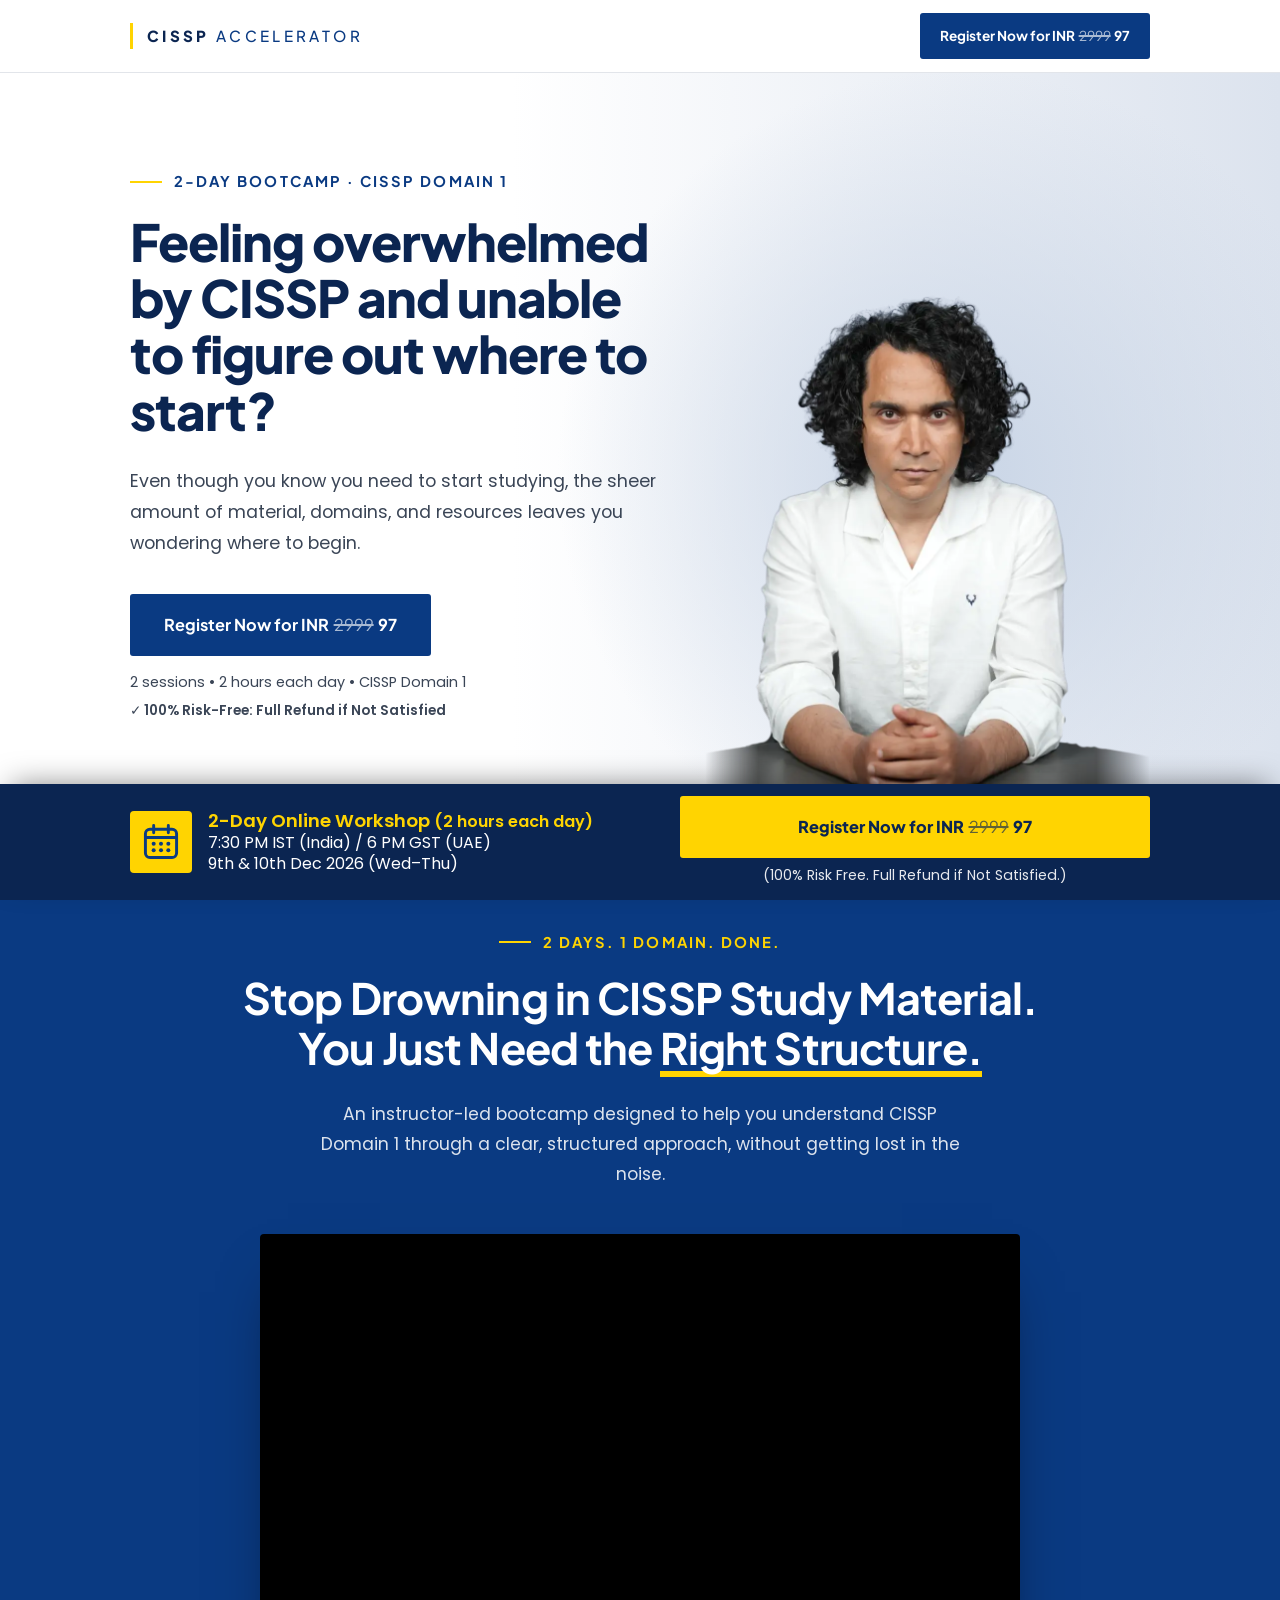
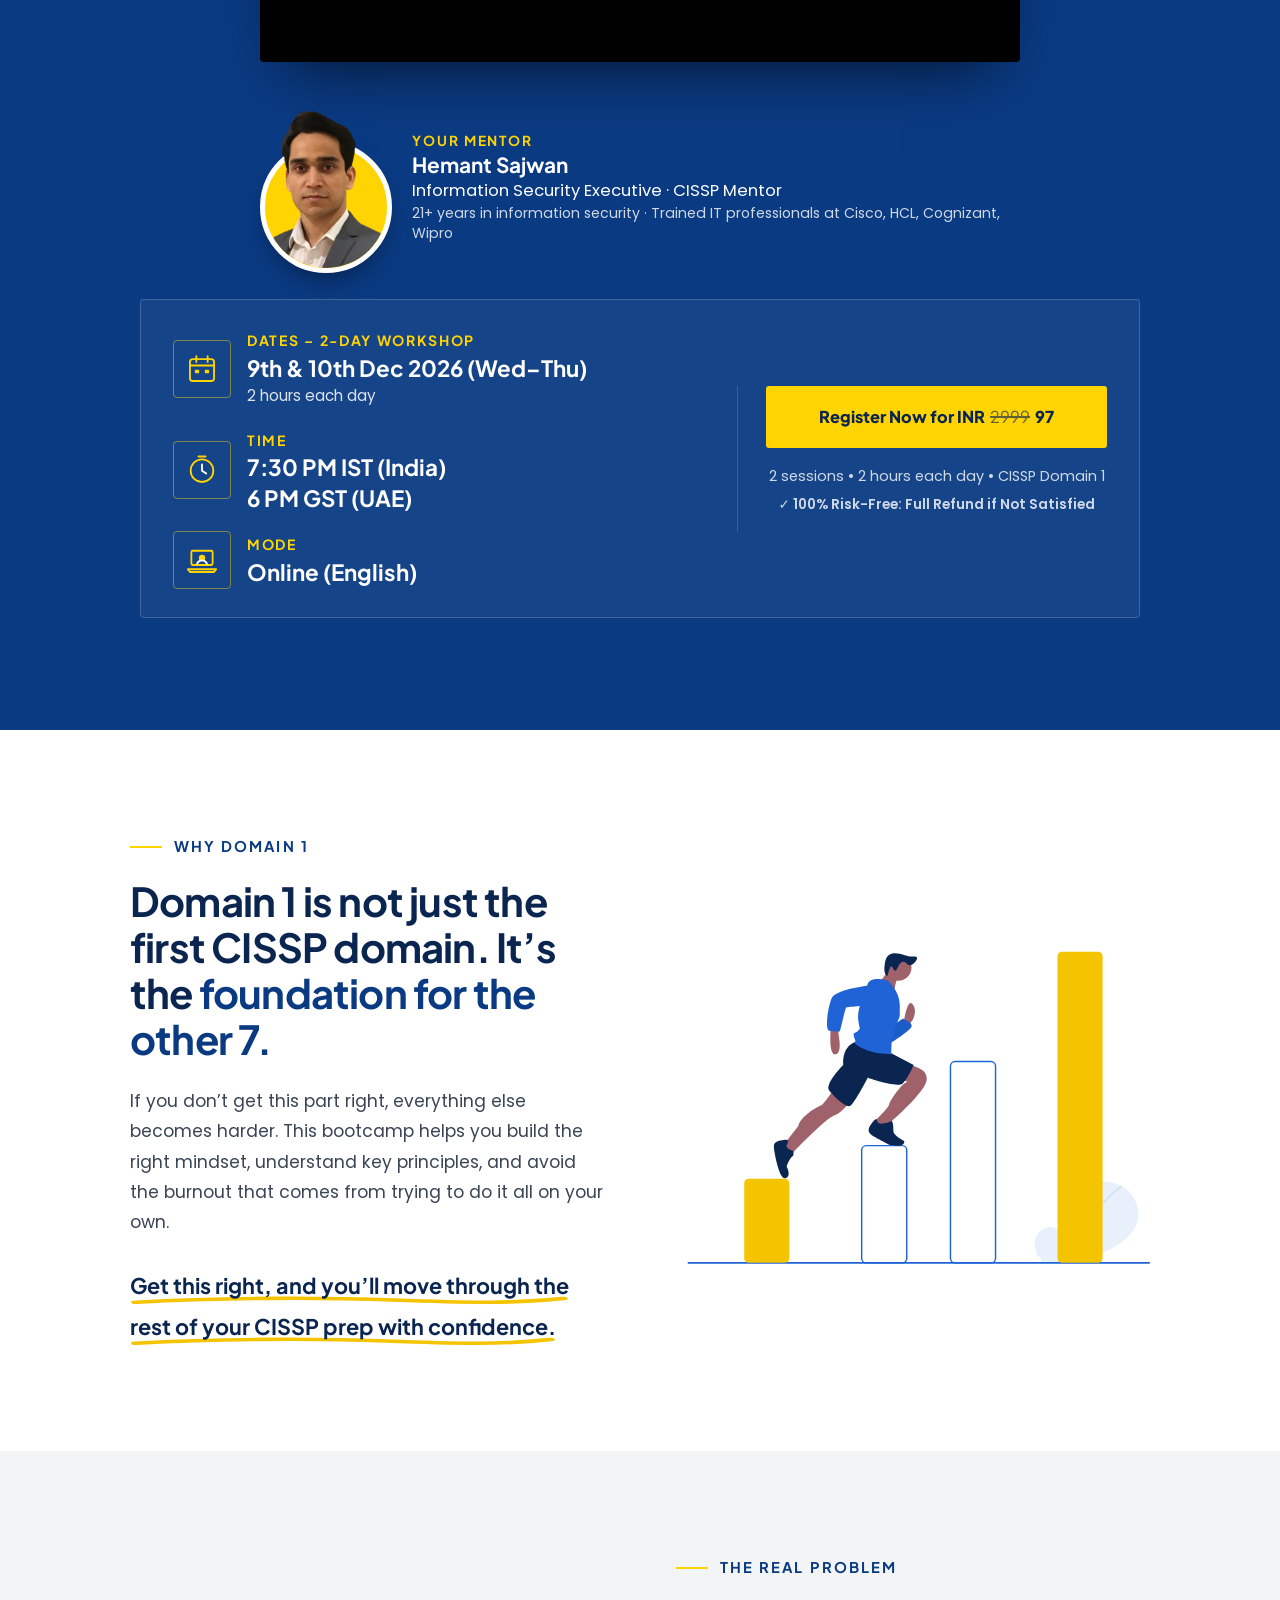
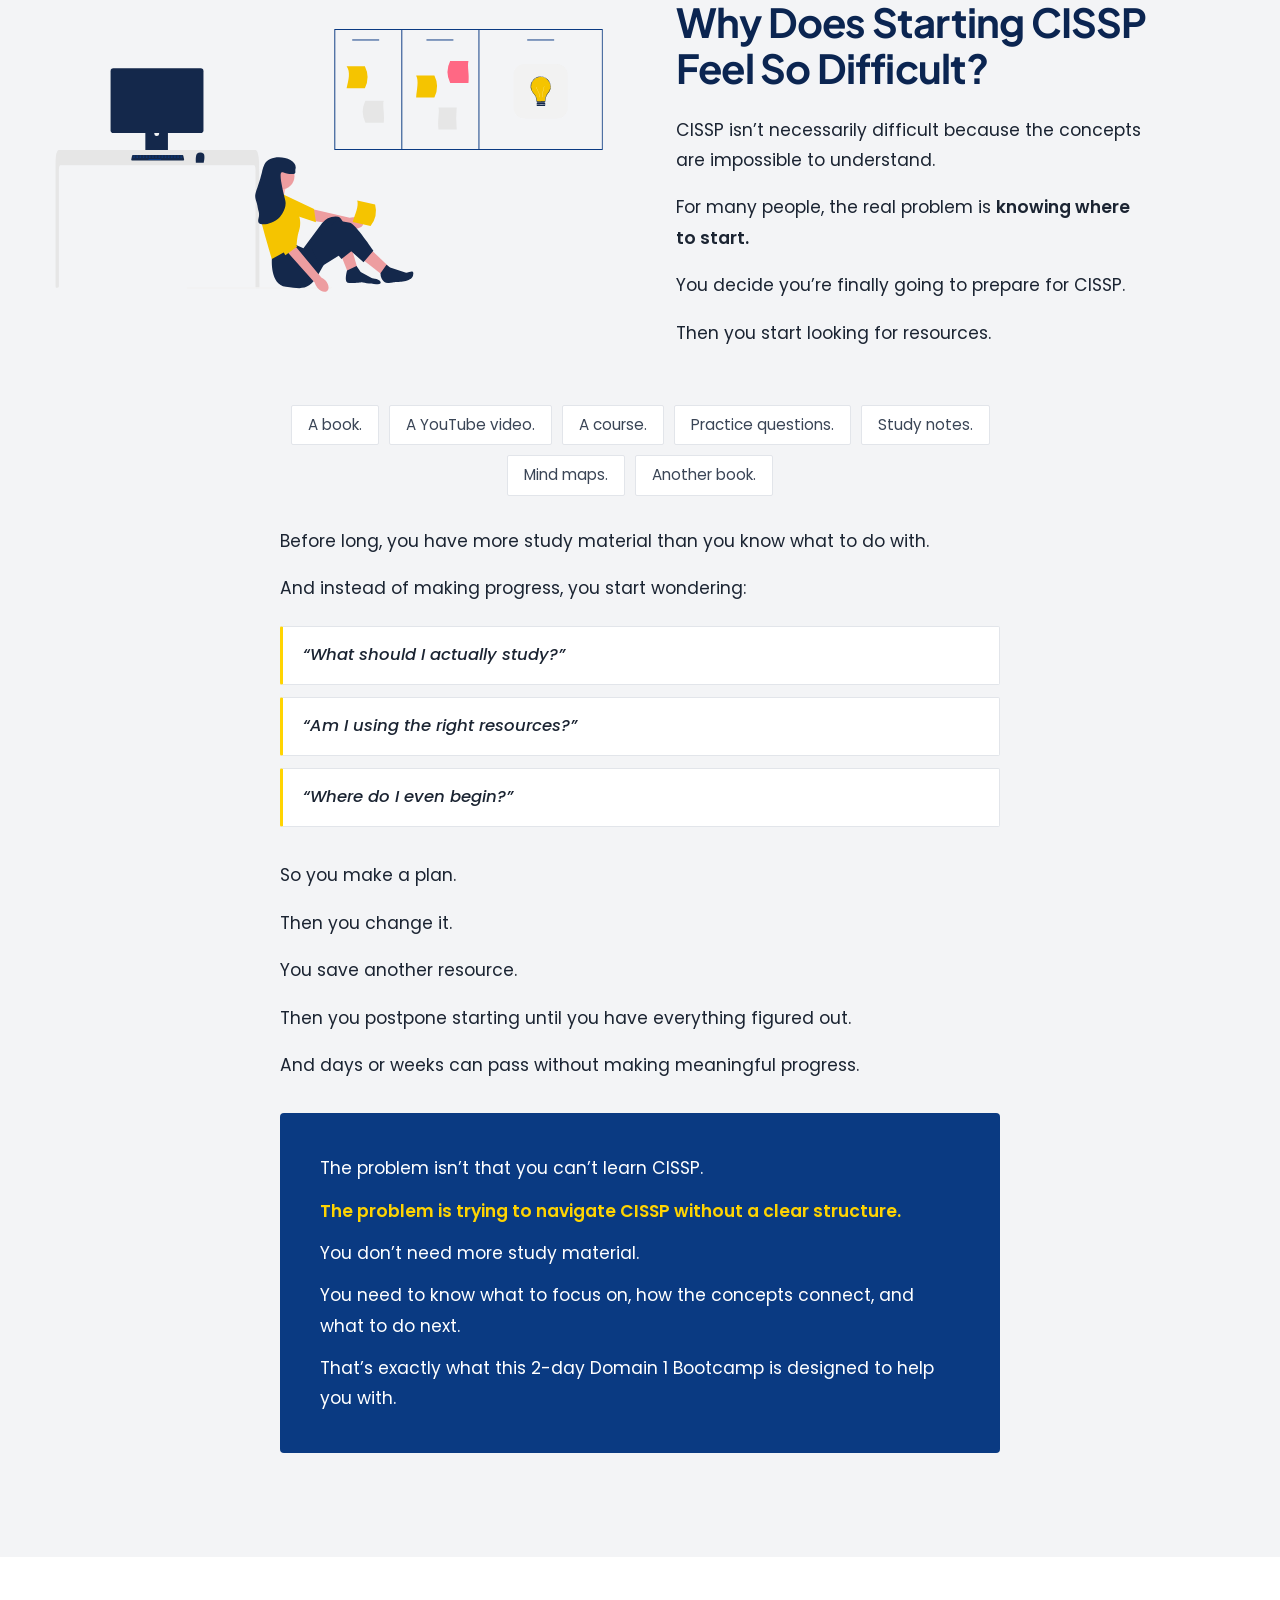
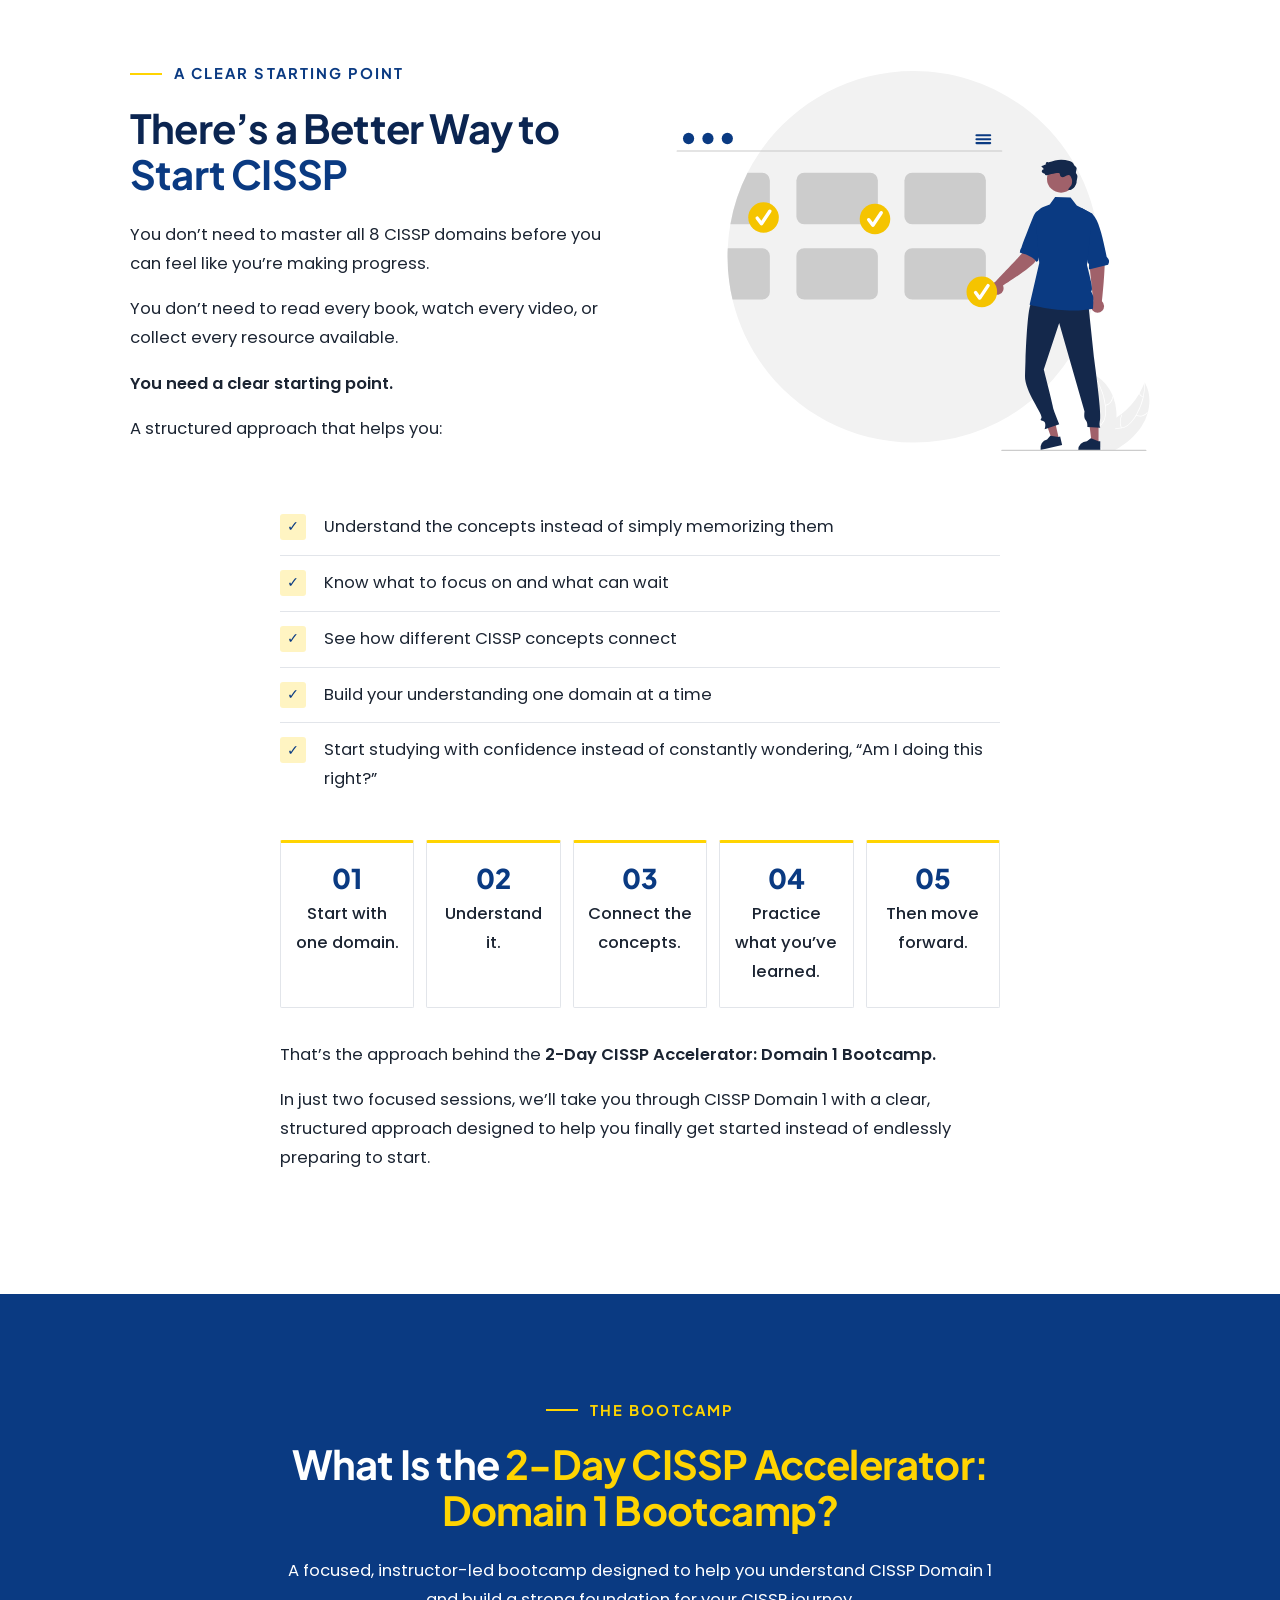
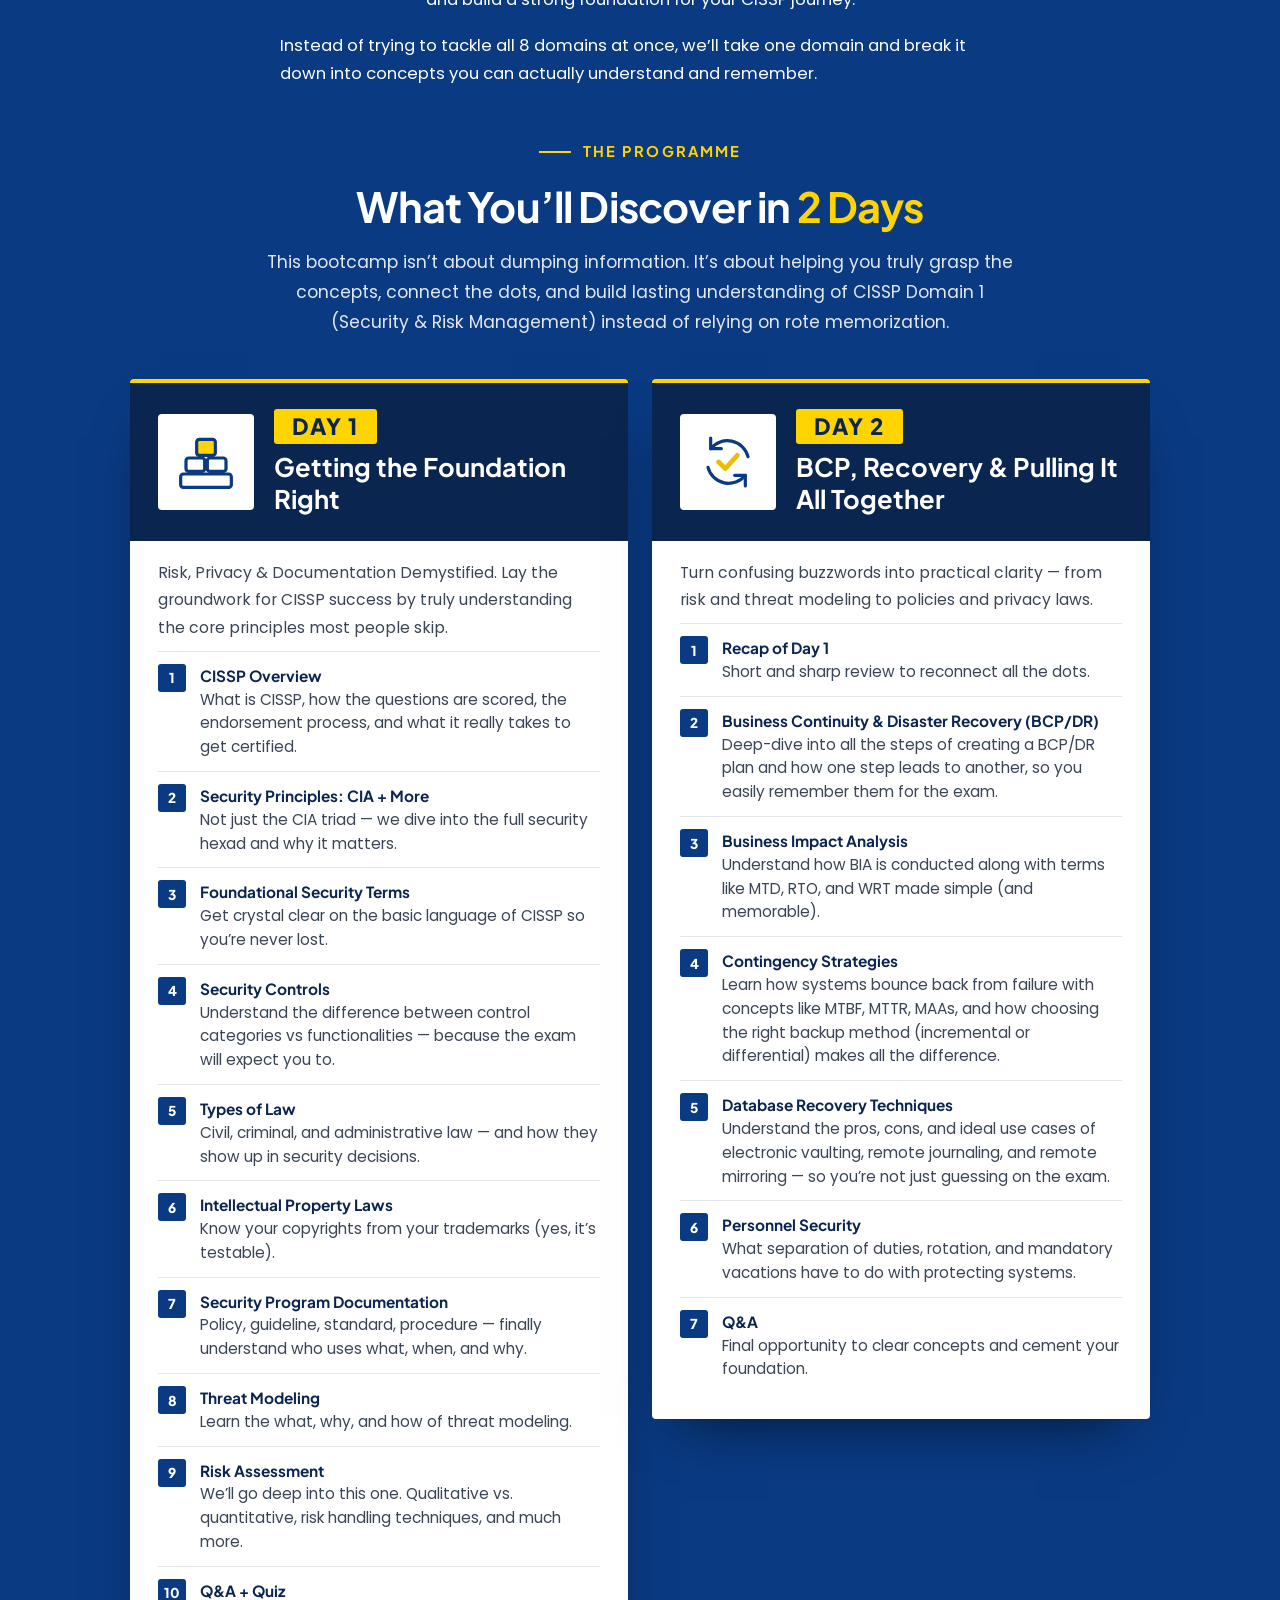
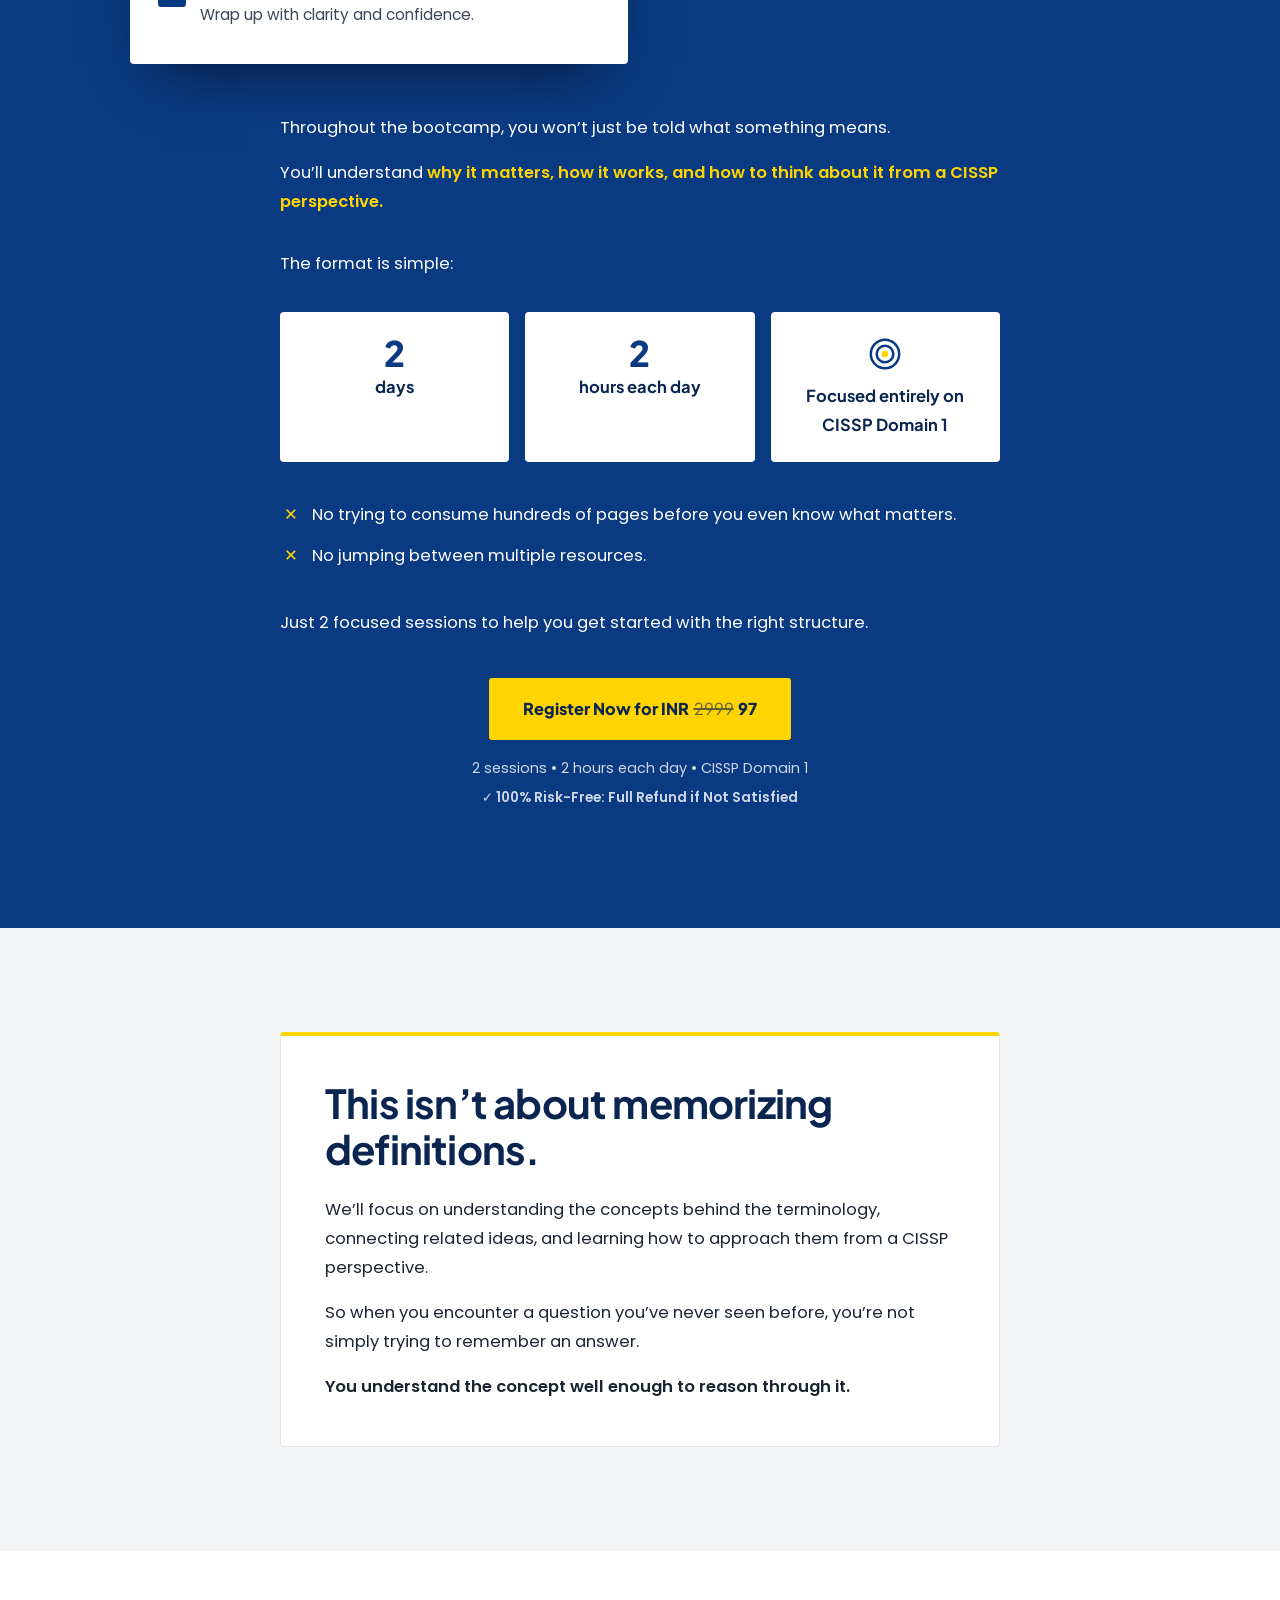
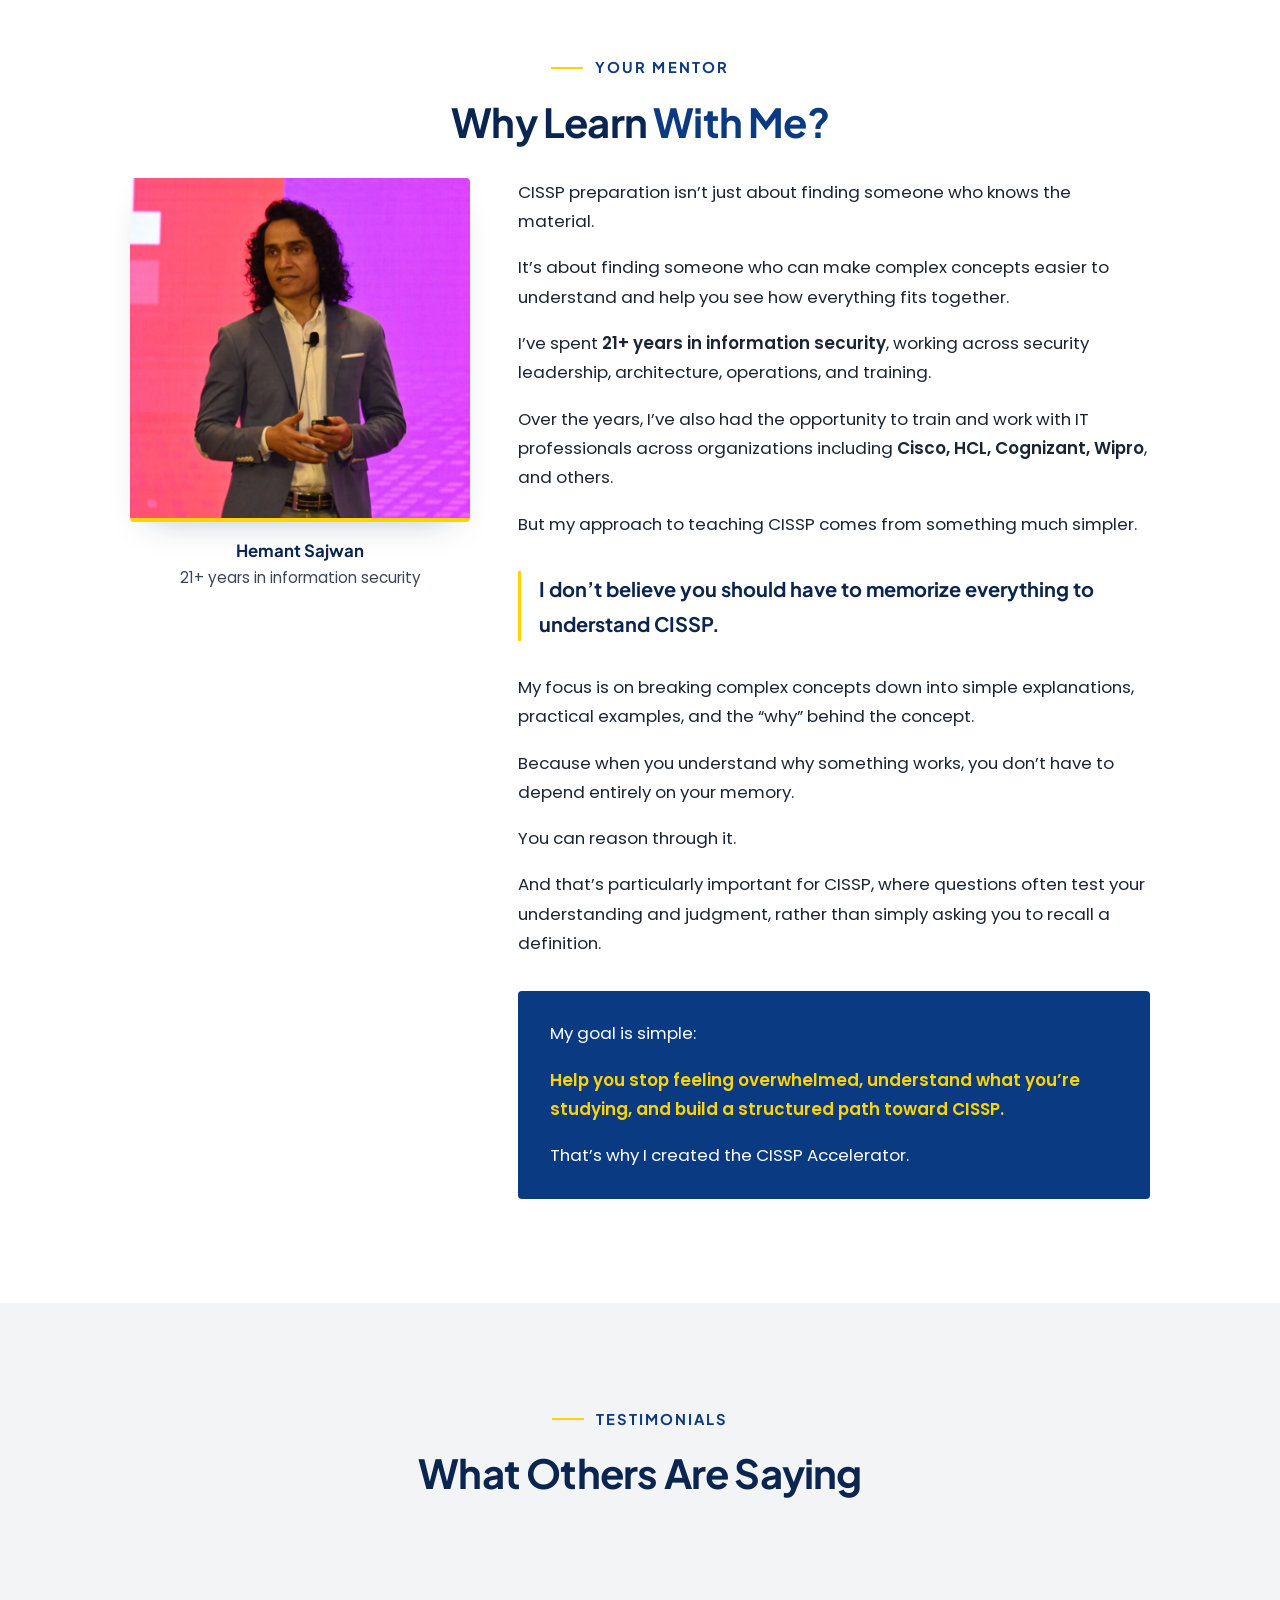
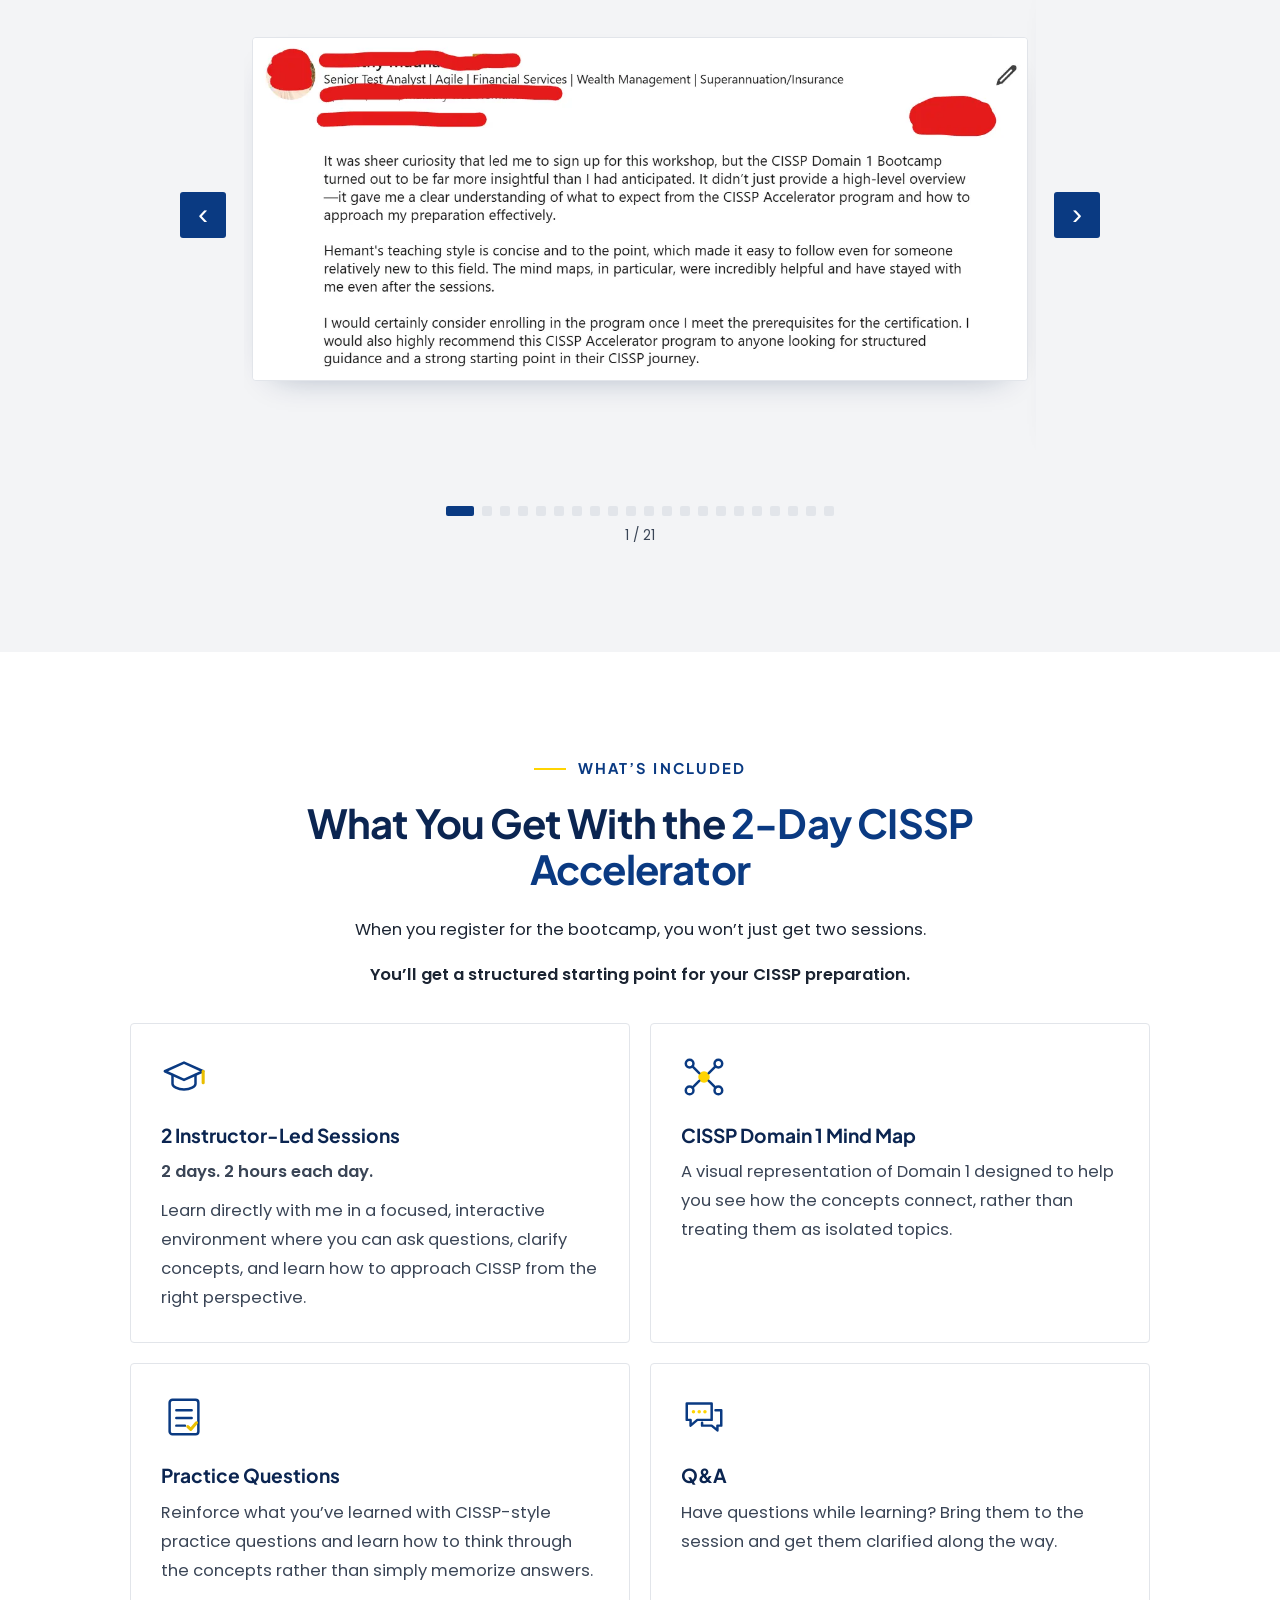
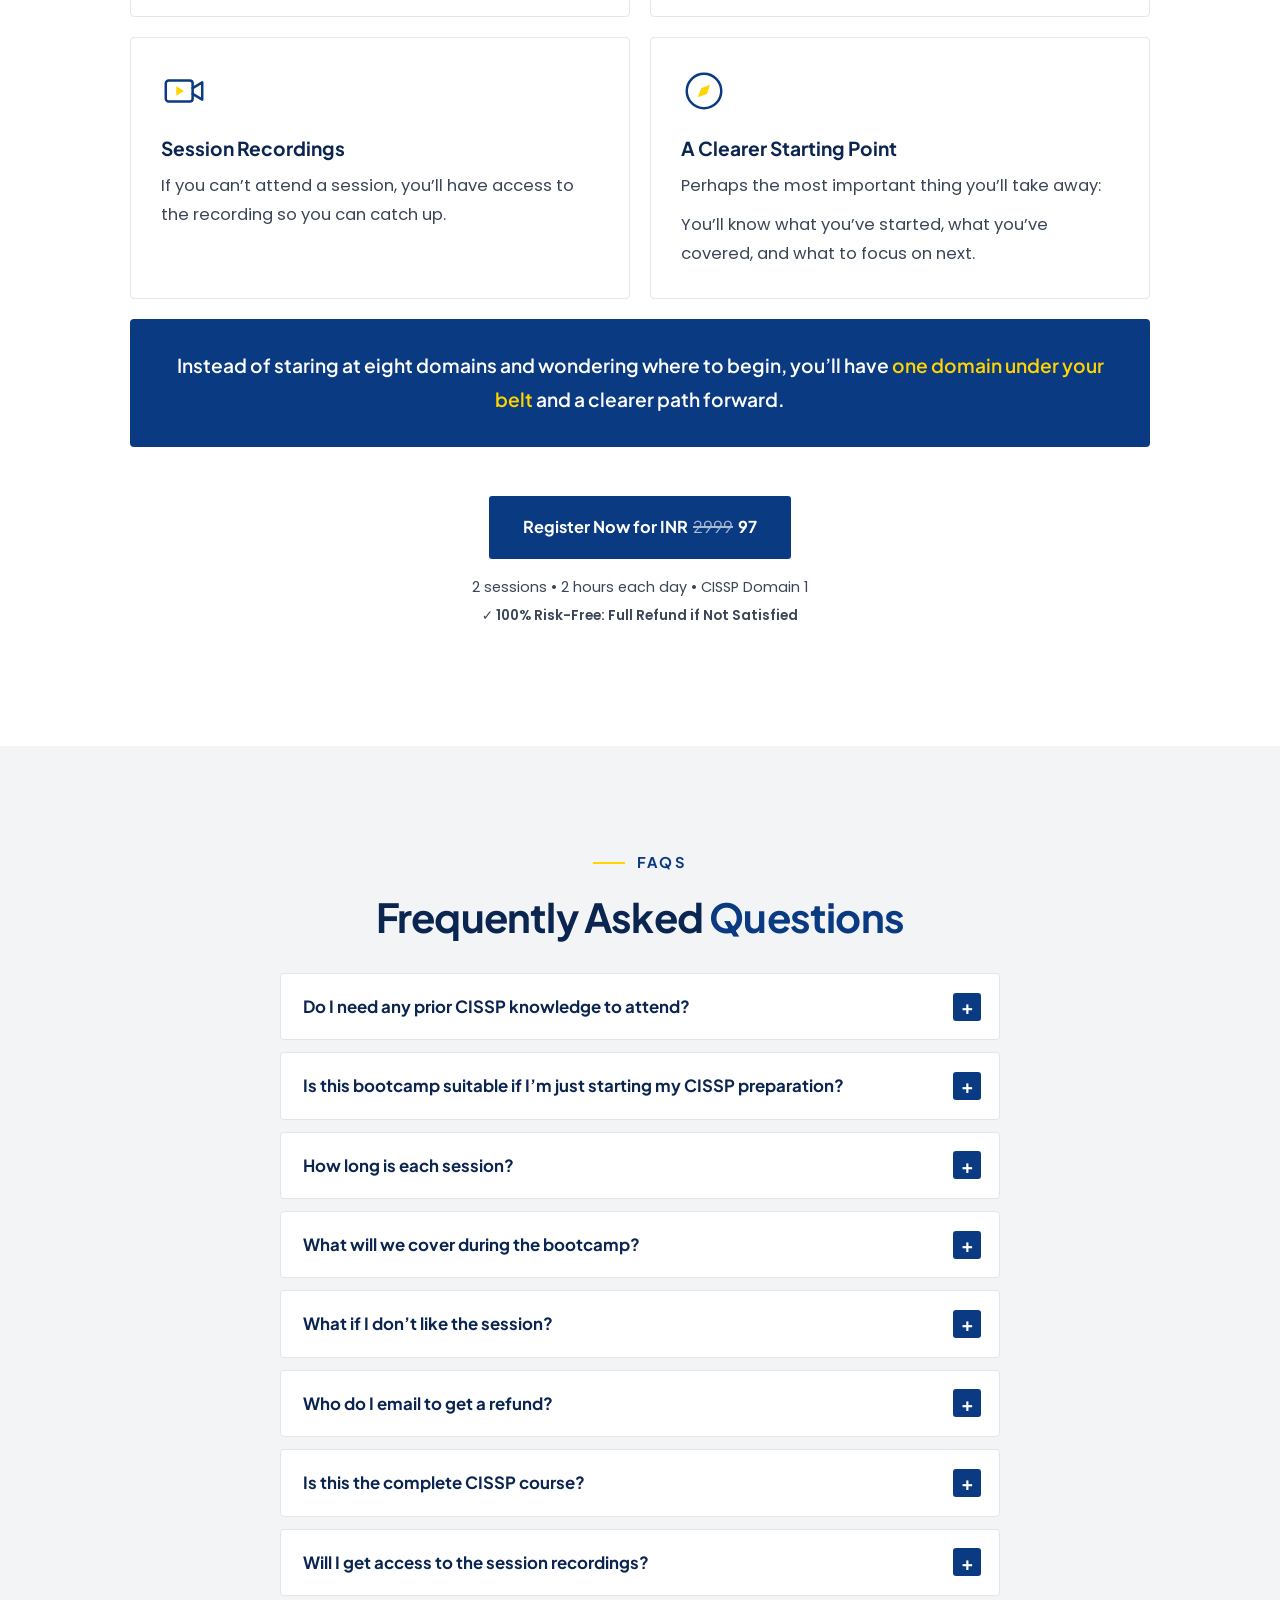
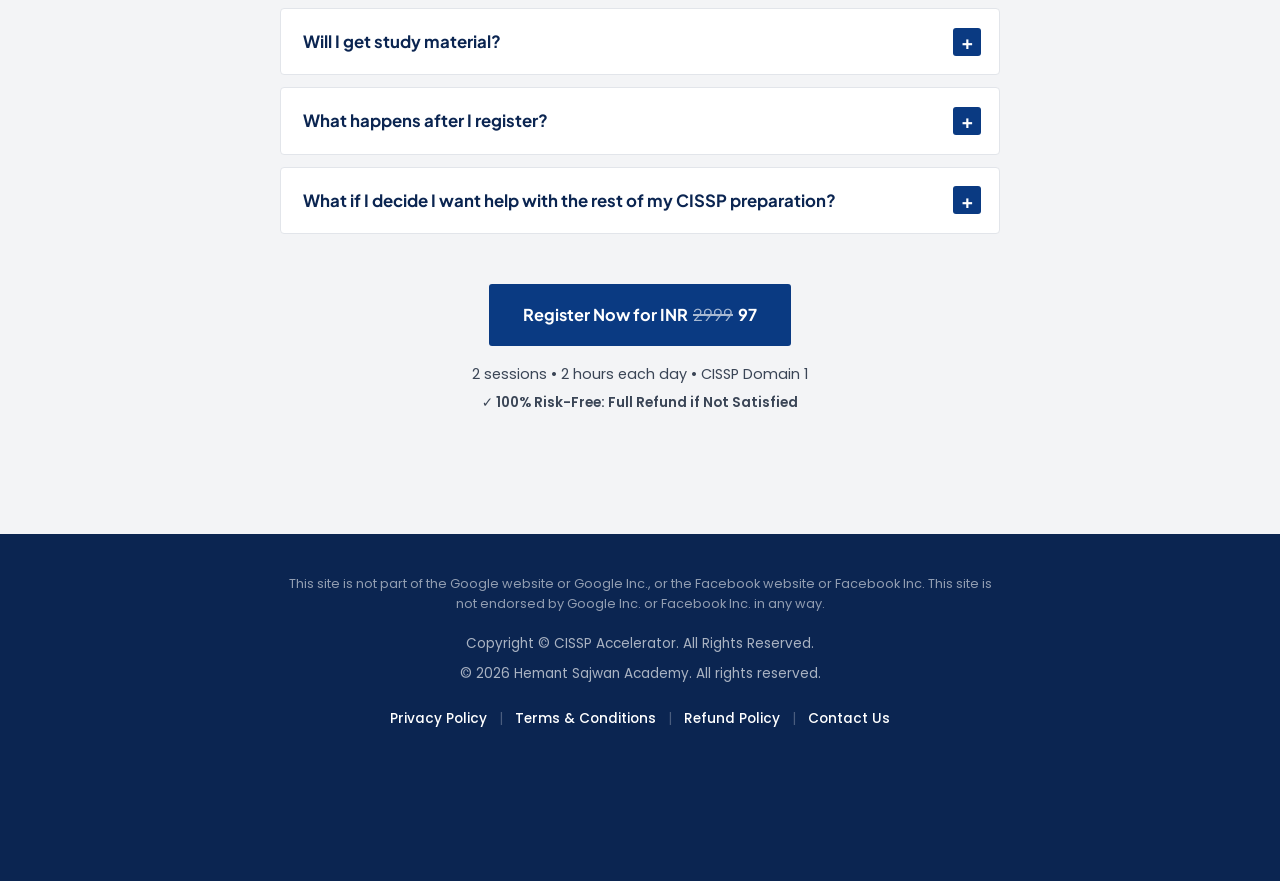
==== commit 0300a239: "Weekly dates change by themselves, 8 hours before Day 1 - Landing pages work out the current batch d" ====
--- a/index.html
+++ b/index.html
@@ -13,17 +13,23 @@
 
 <!--
   ================================================================
-  EDIT EACH WEEK: bootcamp dates, time(s) and mode
+  BOOTCAMP DATES, TIME(S) AND MODE
   ----------------------------------------------------------------
-  Change the text between the quotes and save. The box under the
-  video and the bar fixed to the bottom of the screen both update.
+  The dates change by themselves every week: 8 hours before Day 1
+  starts, the page moves to the next week's dates (same days and
+  times). Day 2 is the day after Day 1.
+  day1: the Day 1 start of the current batch, in India time (IST),
+  written as "YYYY-MM-DD HH:MM". Change it only to move the
+  schedule, e.g. to skip a week.
   For more than one time, add another "..." inside the [ ] brackets,
   separated by a comma.
+  batch: which tab of the Google Sheet the registrations go to:
+  "morning" (Mon–Tue bootcamp) or "evening" (Wed–Thu bootcamp).
   ================================================================
 -->
 <script>
   window.BOOTCAMP = {
-    dates: "4th & 5th Nov 2026 (Wed–Thu)",
+    day1:  "2026-11-04 19:30",   // Day 1 start, India time (see above)
     times: ["7:30 PM IST (India)", "6 PM GST (UAE)"],
     mode:  "Online (English)"
   };
@@ -116,7 +122,7 @@
       </div>
     </div>
 
-    <!-- Bootcamp details (filled in from the EDIT EACH WEEK block at the top) -->
+    <!-- Bootcamp details (filled in from the BOOTCAMP block at the top) -->
     <div class="event-panel">
       <div class="event-details">
         <div class="event-item">
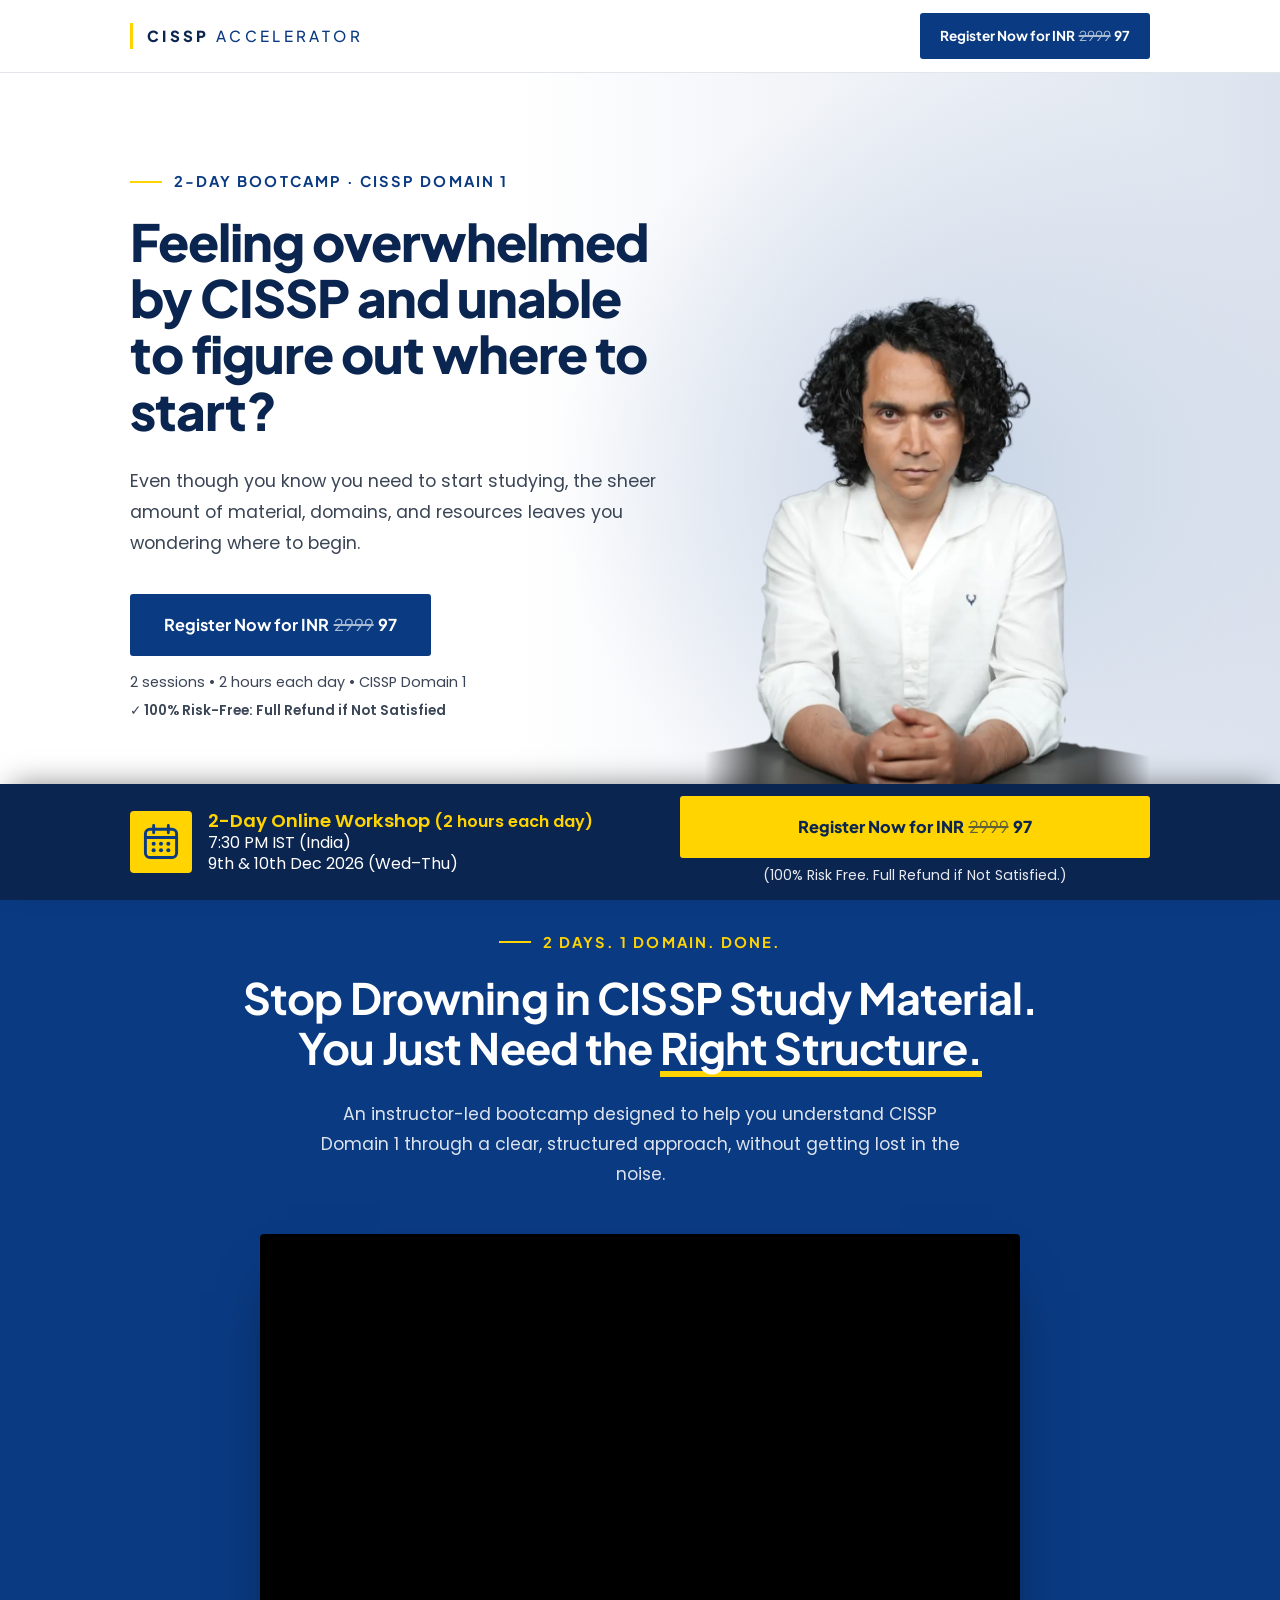
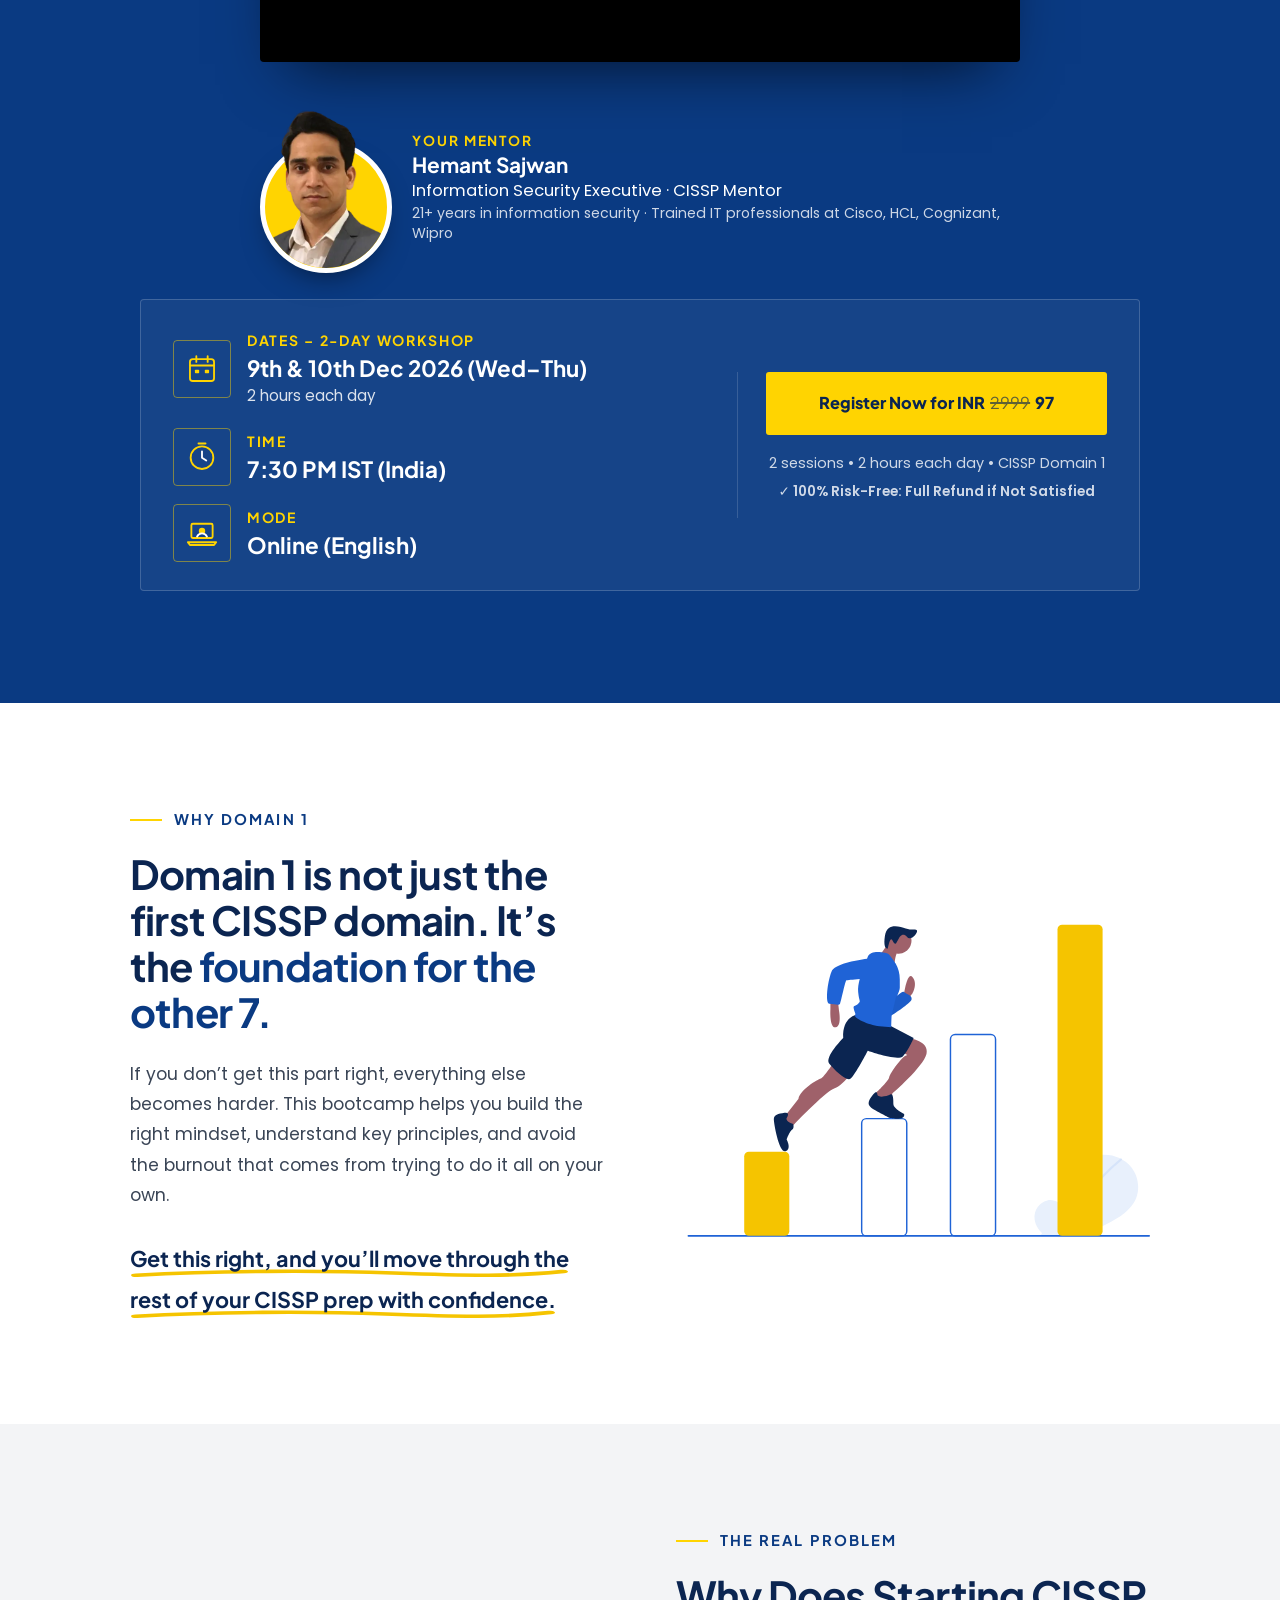
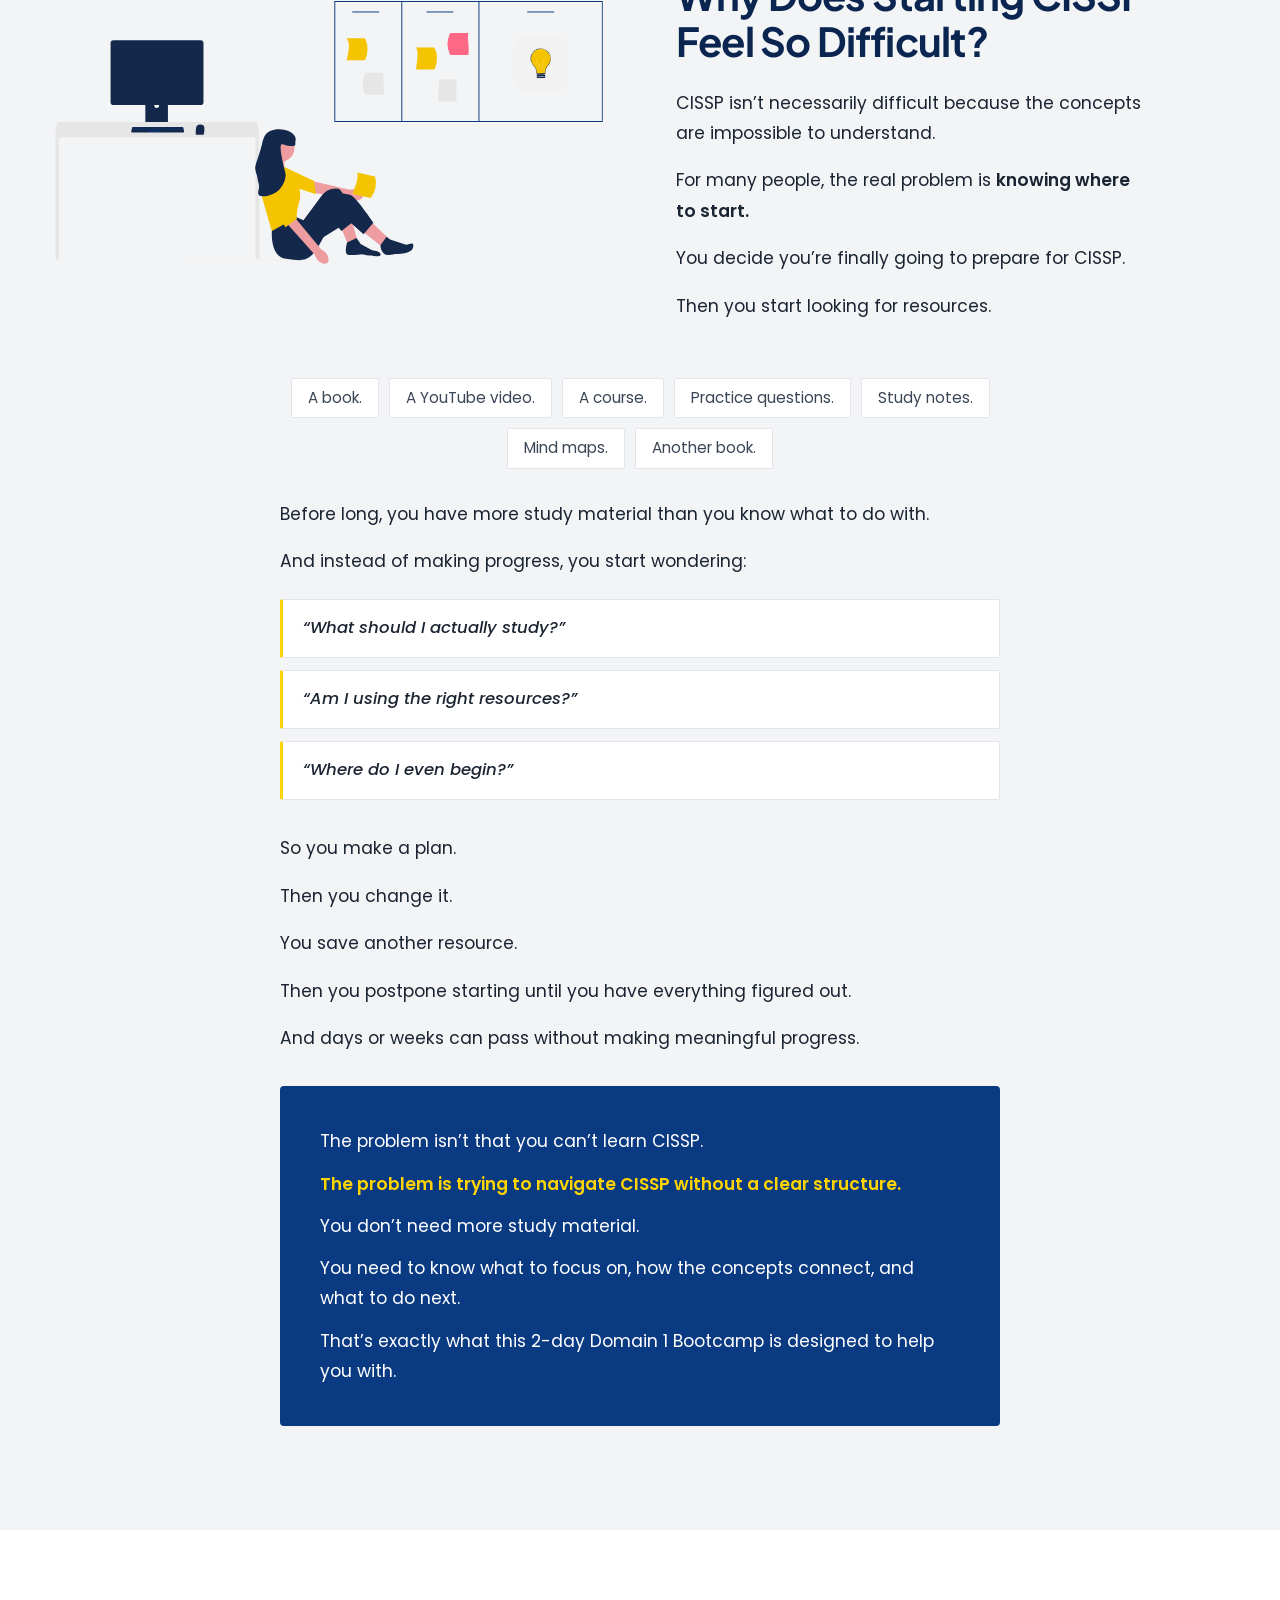
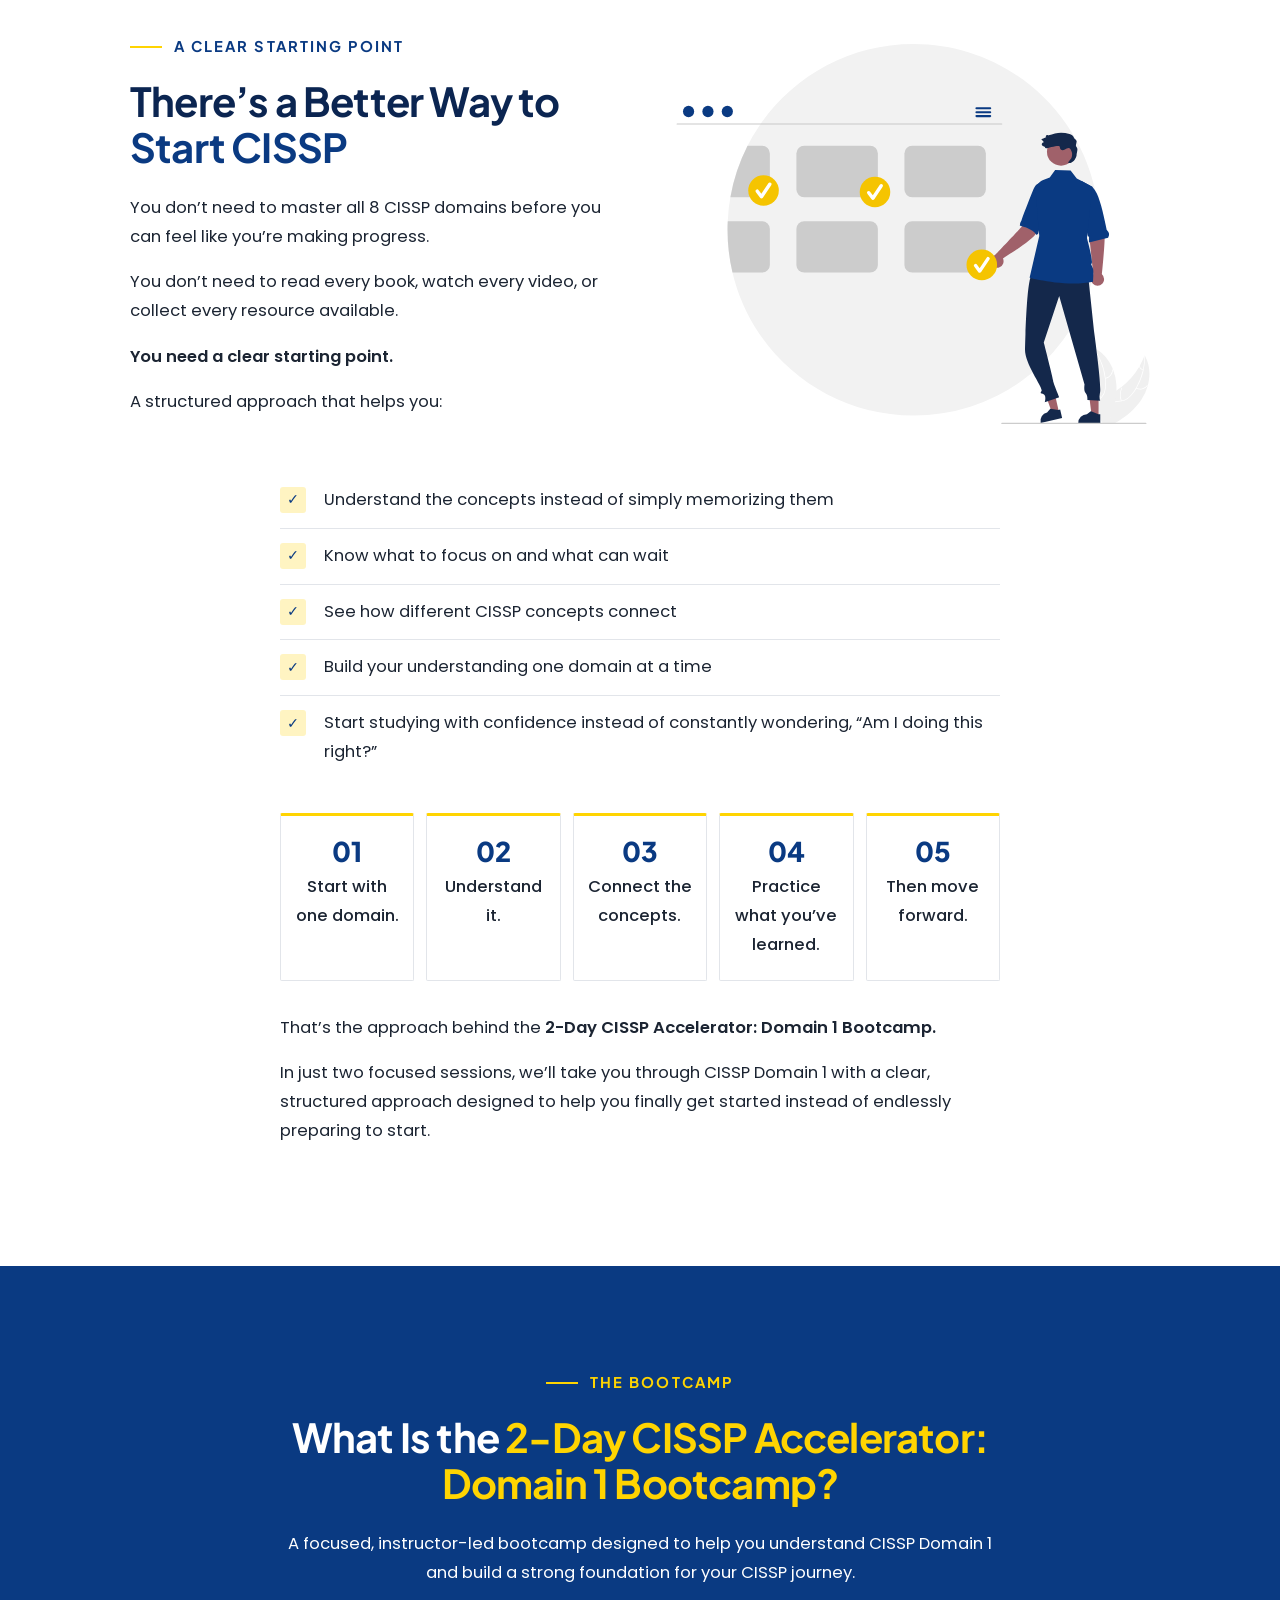
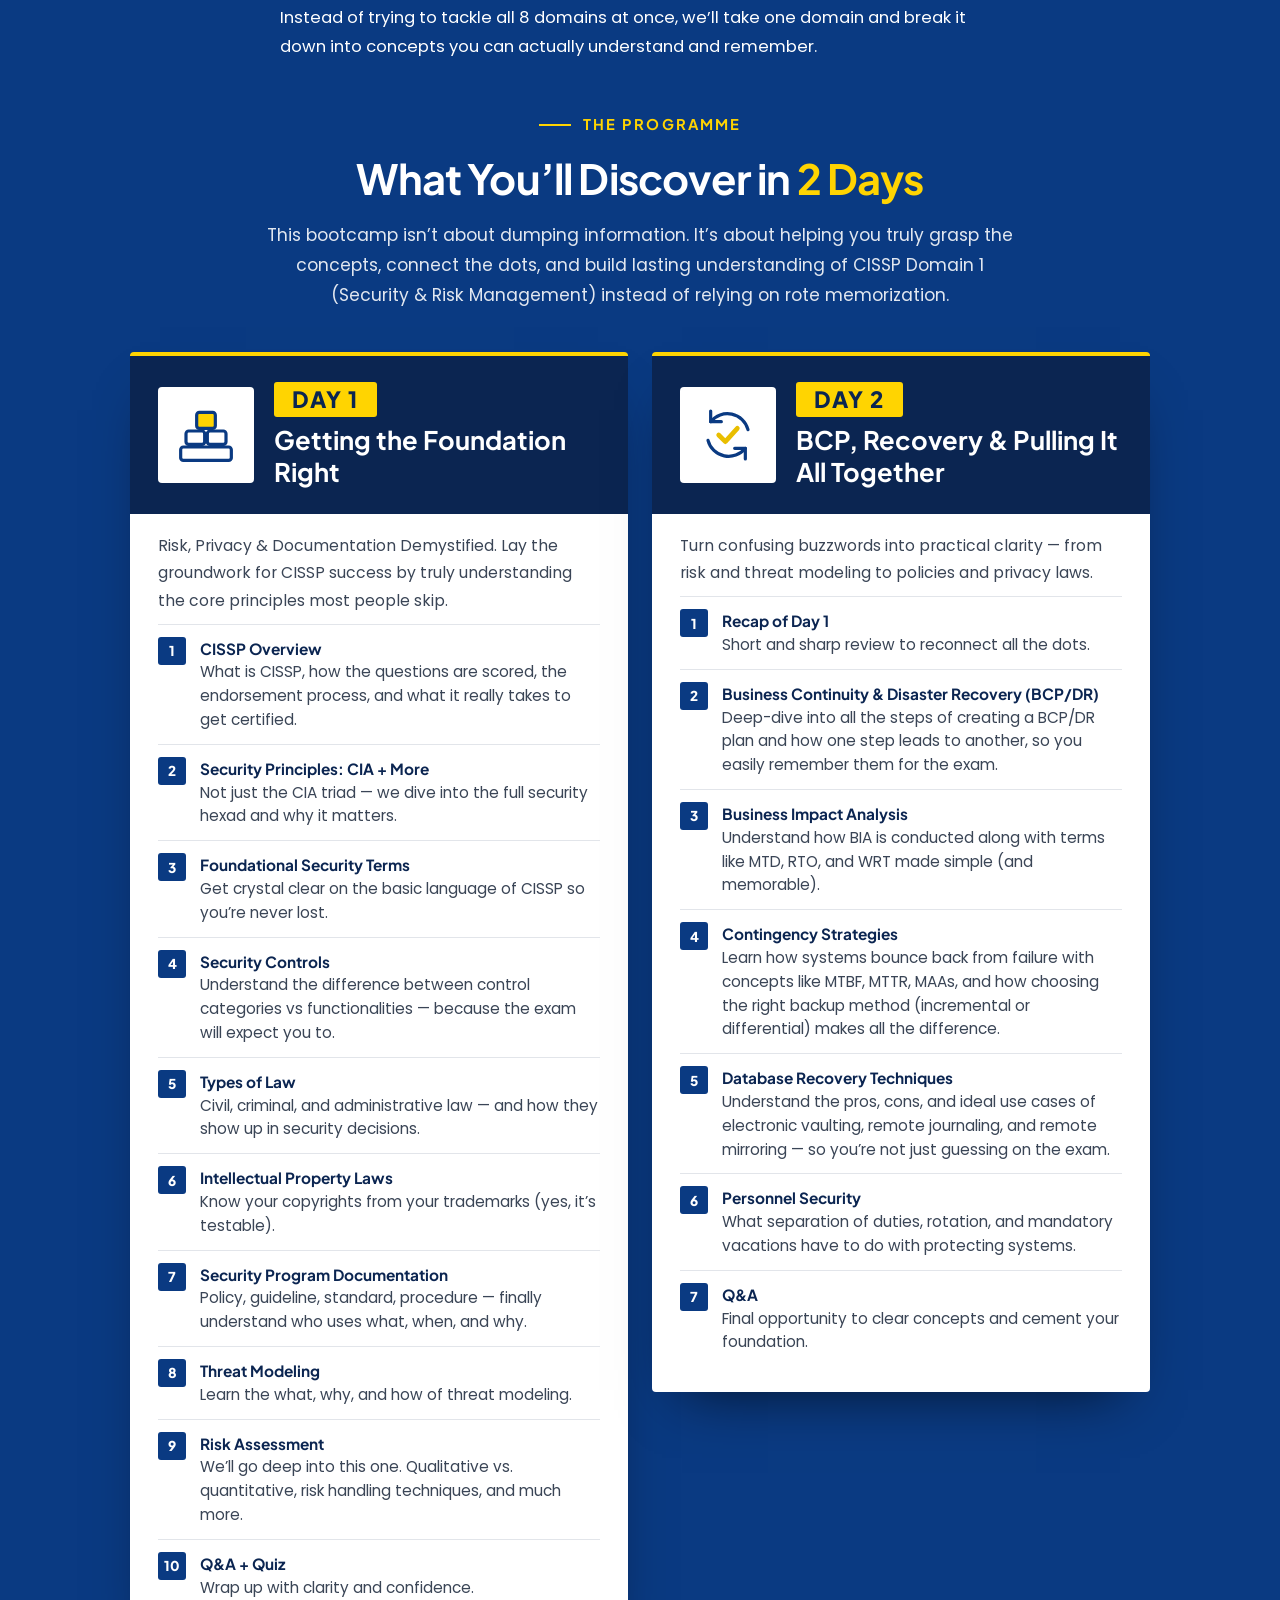
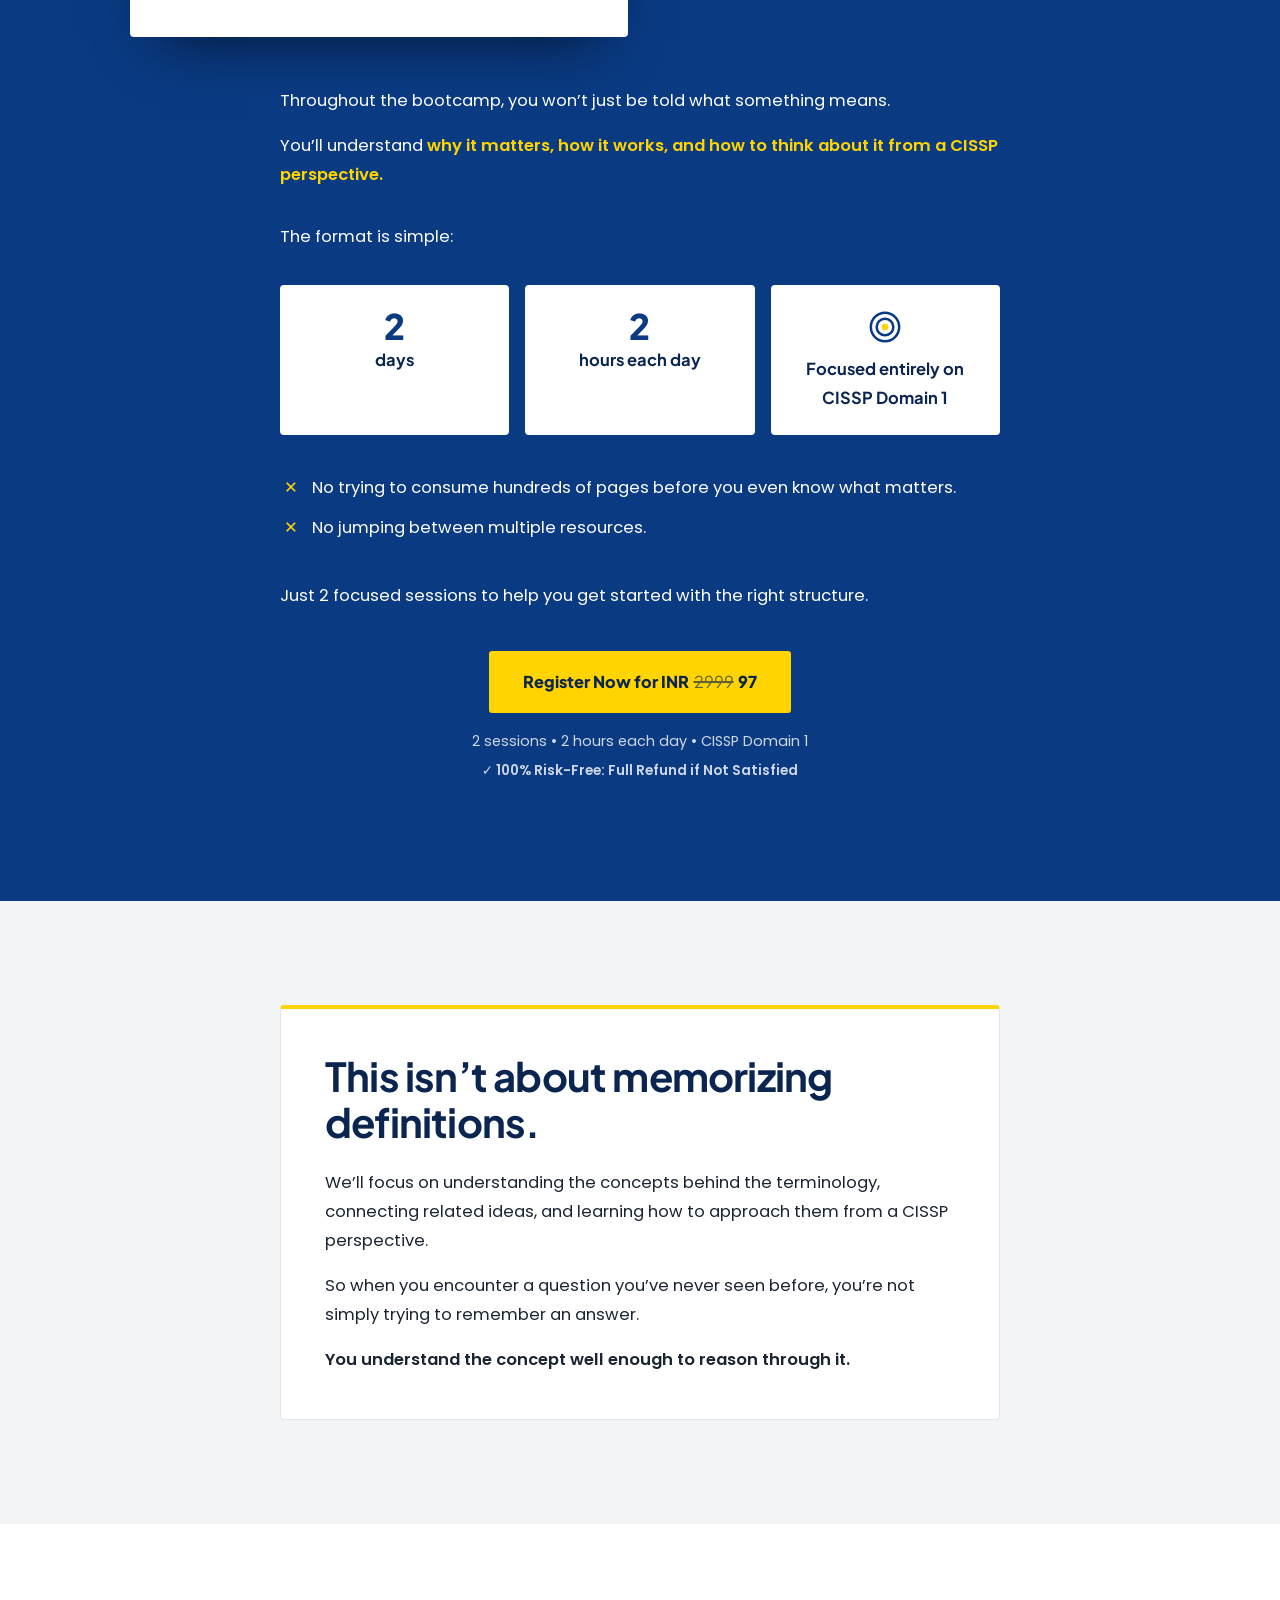
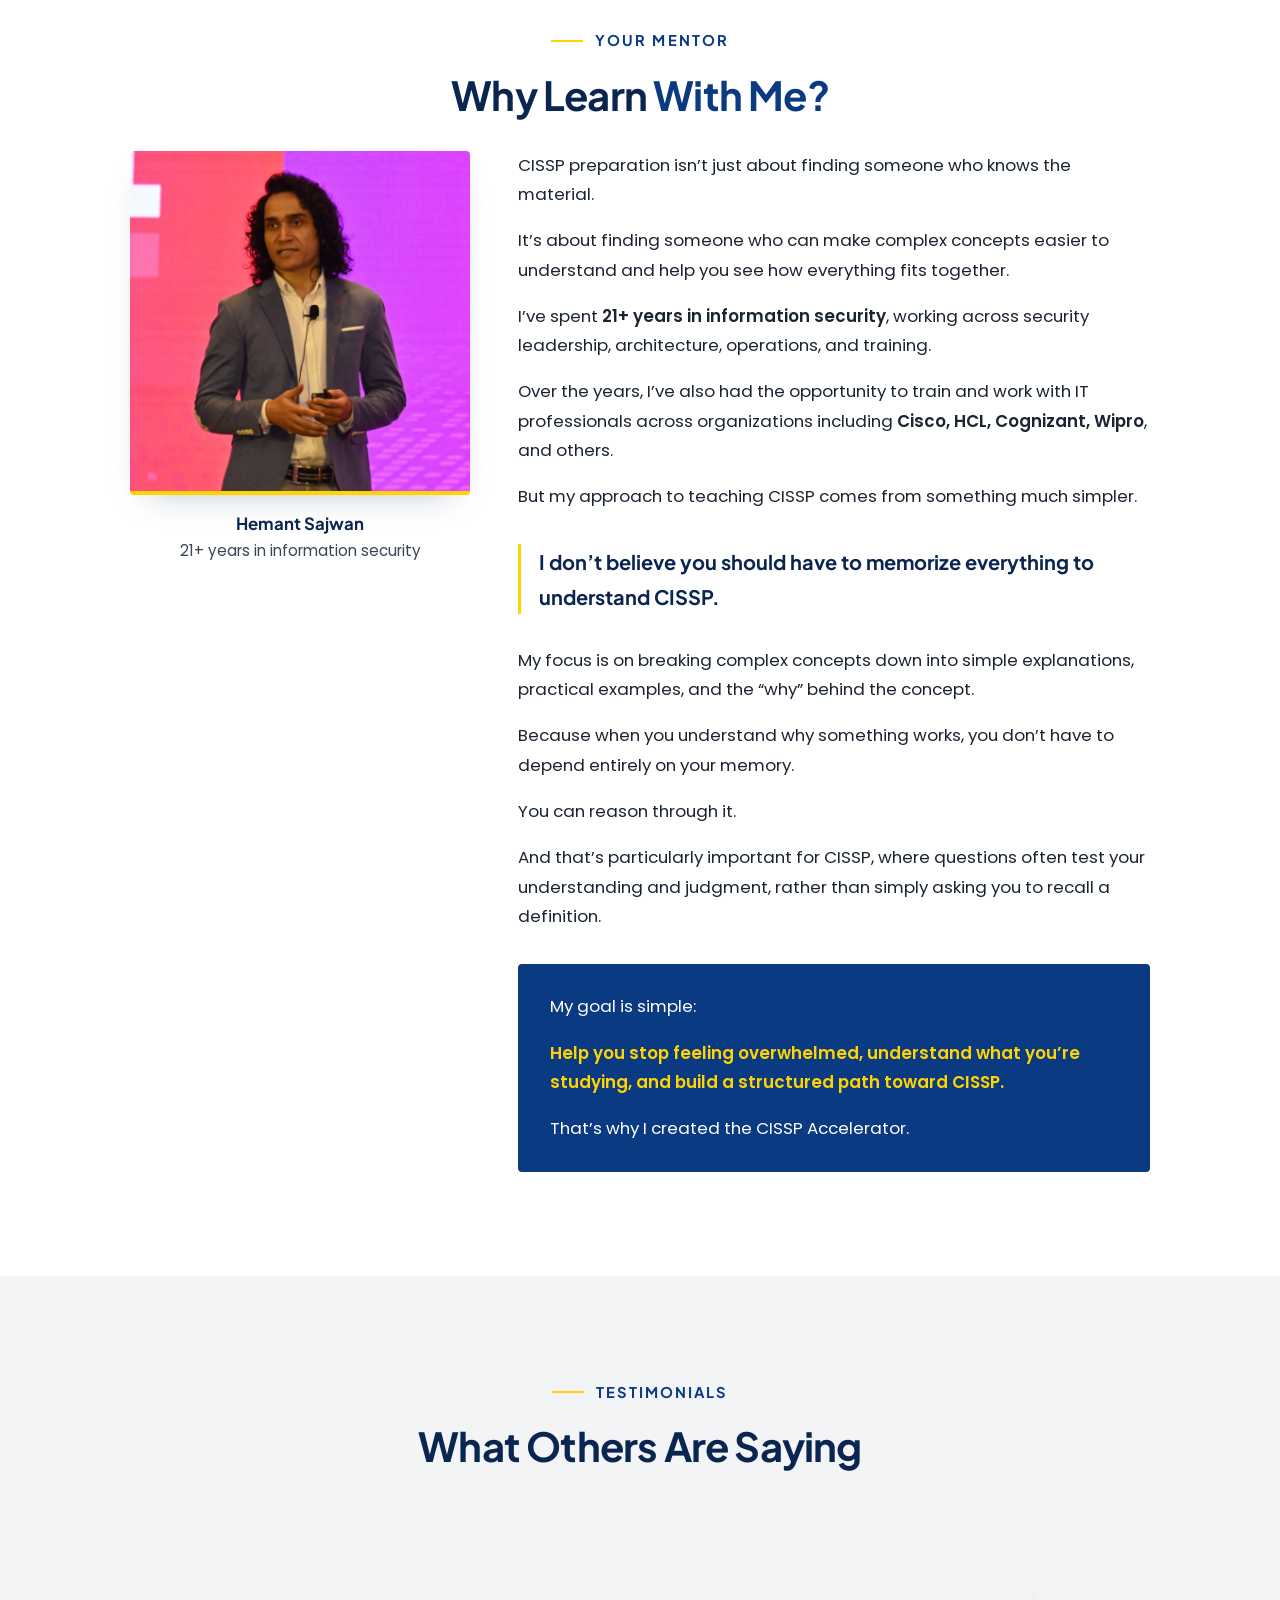
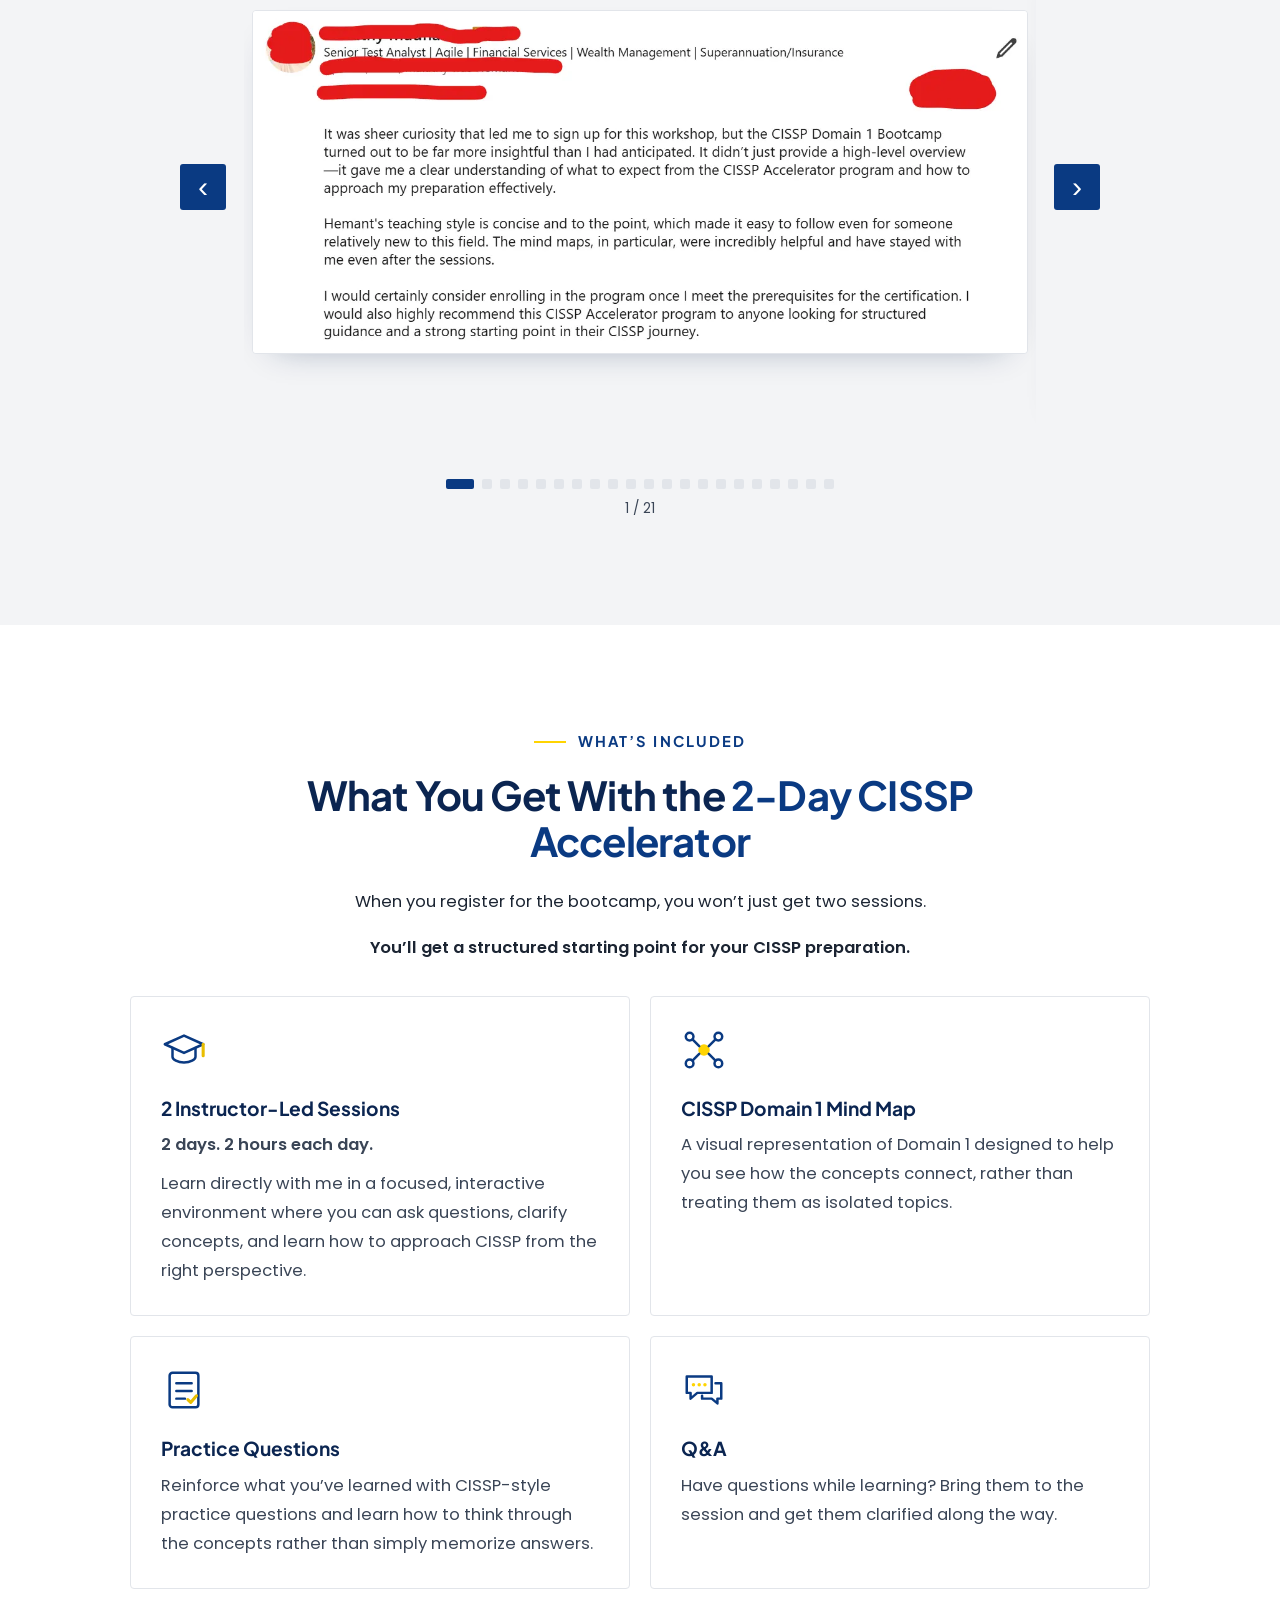
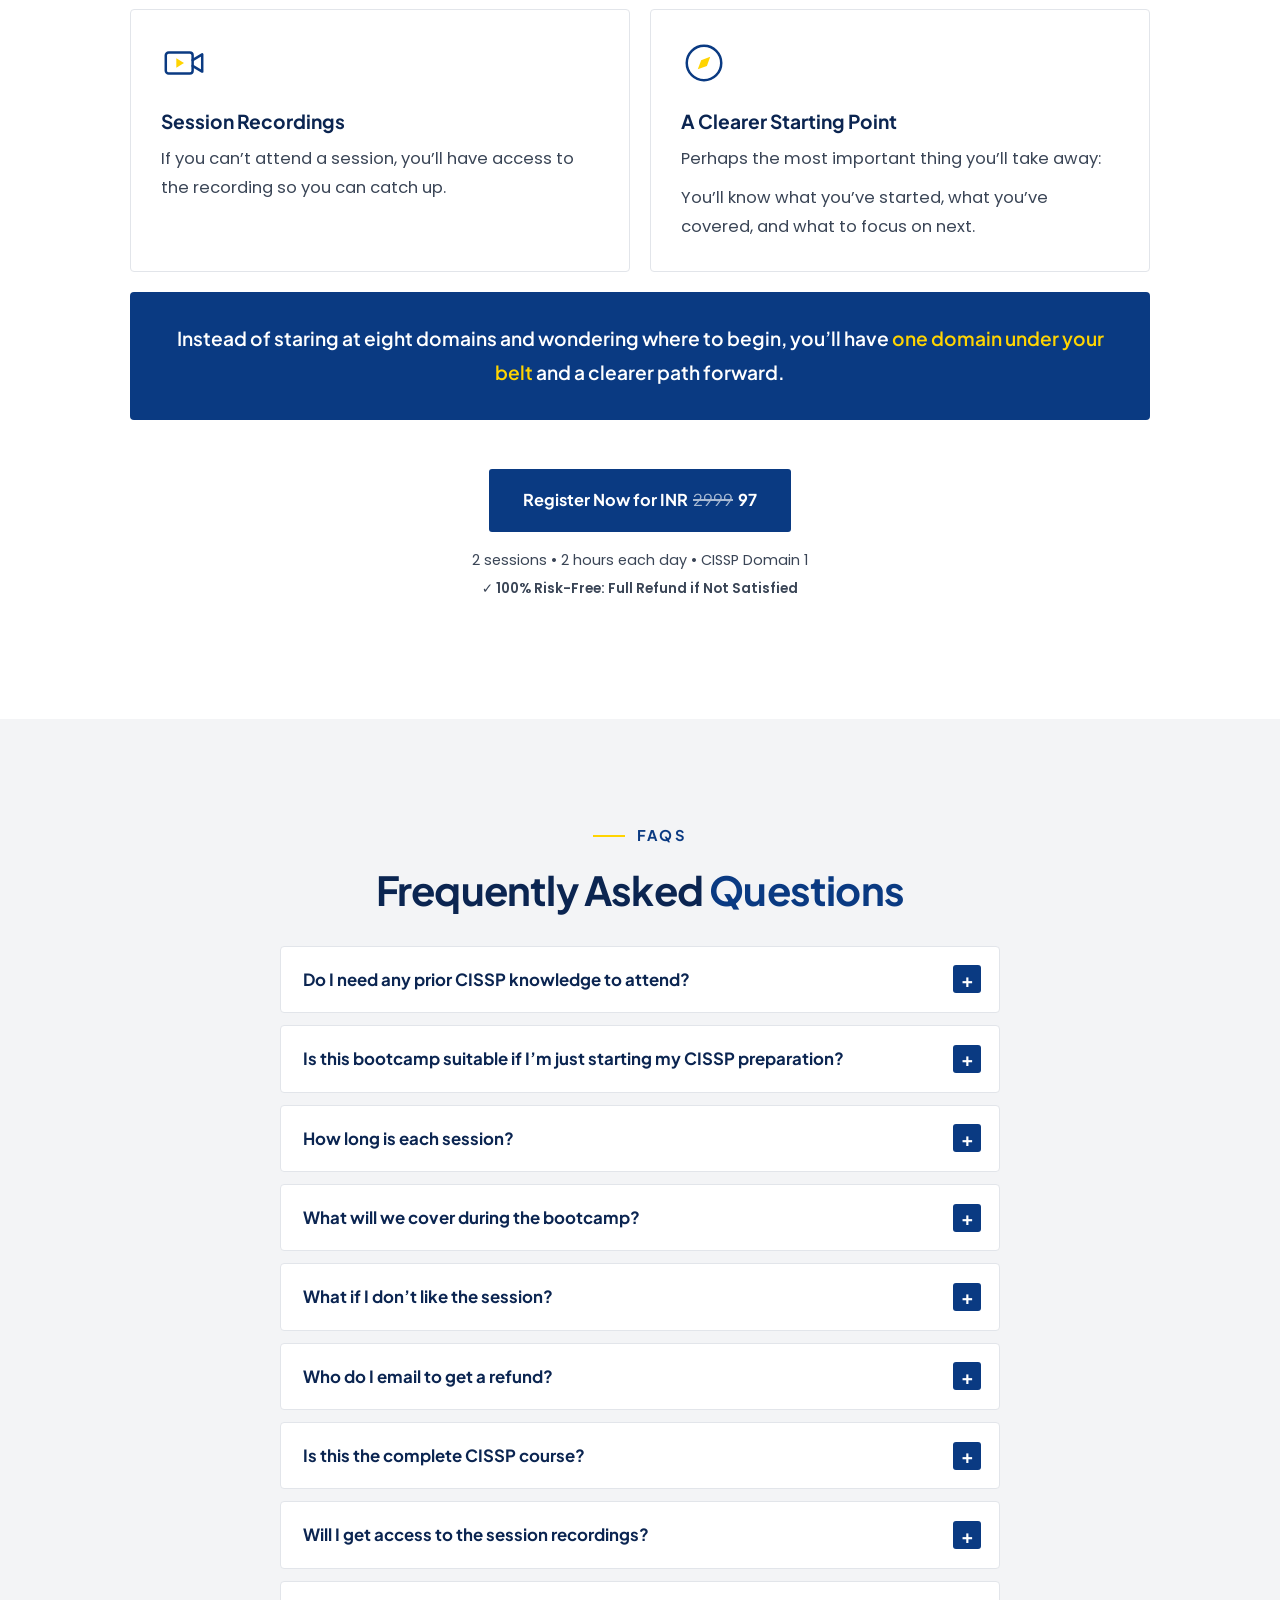
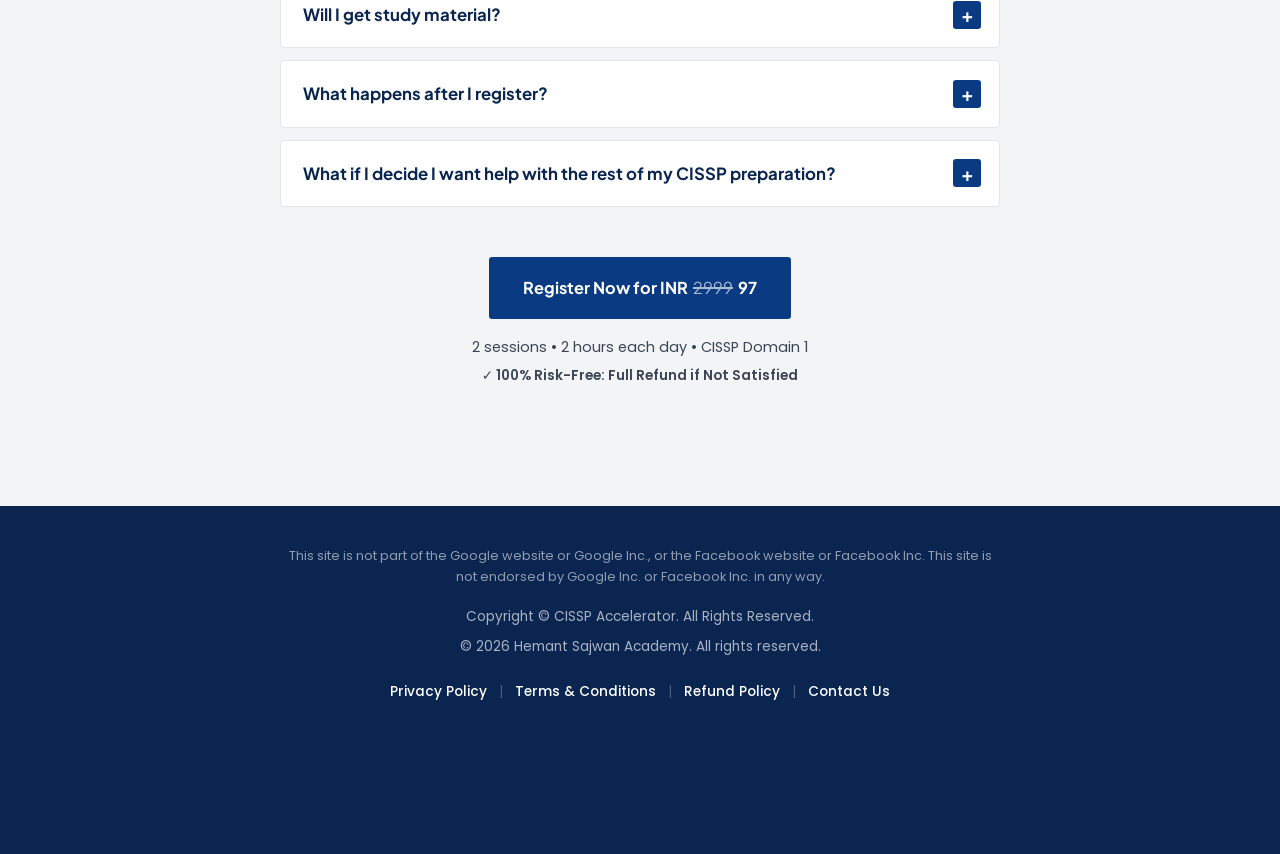
==== commit 4a476f36: "Evening times: India, UAE and Saudi Arabia; paid page India only; QBOK campaign - /fve: 7:30 PM IST " ====
--- a/index.html
+++ b/index.html
@@ -30,7 +30,7 @@
 <script>
   window.BOOTCAMP = {
     day1:  "2026-11-04 19:30",   // Day 1 start, India time (see above)
-    times: ["7:30 PM IST (India)", "6 PM GST (UAE)"],
+    times: ["7:30 PM IST (India)"],
     mode:  "Online (English)"
   };
 </script>
@@ -137,7 +137,7 @@
           <svg class="event-icon" viewBox="0 0 48 48" aria-hidden="true"><circle cx="24" cy="25" r="16"/><path class="hand" d="M24 16v9l6 4"/><path d="M19 5h10"/></svg>
           <div>
             <span class="event-k">Time</span>
-            <span class="event-v" data-bootcamp="times">7:30 PM IST (India)<br />6 PM GST (UAE)</span>
+            <span class="event-v" data-bootcamp="times">7:30 PM IST (India)</span>
           </div>
         </div>
         <div class="event-item">
@@ -633,7 +633,7 @@
       <svg class="sticky-icon" viewBox="0 0 48 48" aria-hidden="true"><rect x="7" y="10" width="34" height="31" rx="5"/><path d="M7 19h34M16 6v8M32 6v8"/><circle cx="16" cy="26" r="2.2"/><circle cx="24" cy="26" r="2.2"/><circle cx="32" cy="26" r="2.2"/><circle cx="16" cy="33" r="2.2"/><circle cx="24" cy="33" r="2.2"/><circle cx="32" cy="33" r="2.2"/></svg>
       <div class="sticky-text">
         <strong>2-Day Online Workshop <span class="nowrap">(2 hours each day)</span></strong>
-        <span data-bootcamp="times" data-join=" / ">7:30 PM IST (India) / 6 PM GST (UAE)</span>
+        <span data-bootcamp="times" data-join=" / ">7:30 PM IST (India)</span>
         <span data-bootcamp="dates">4th &amp; 5th Nov 2026 (Wed–Thu)</span>
       </div>
     </div>
